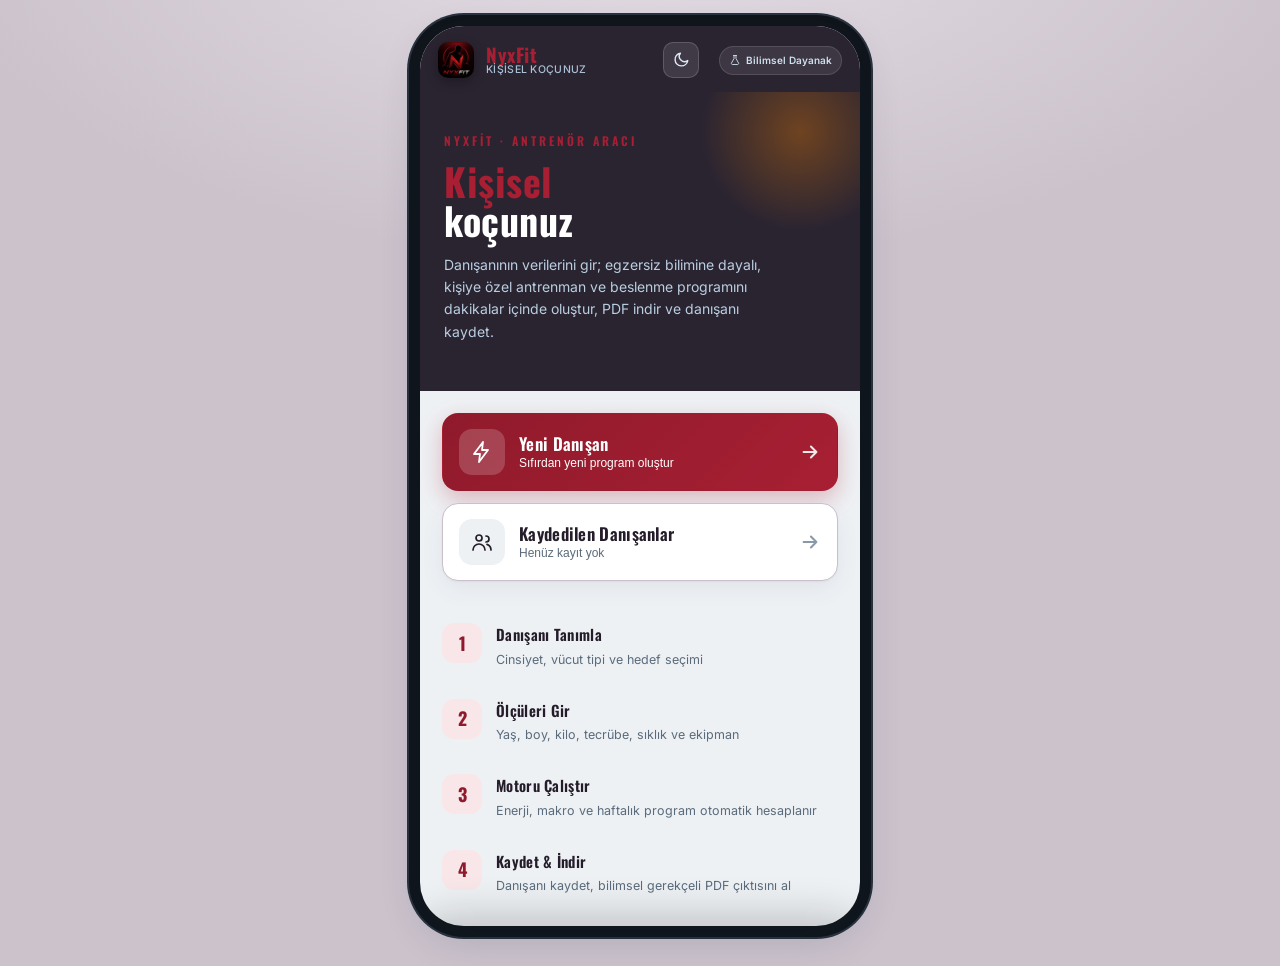
==== index.html @ 930ac2cc "Update and rename index(4).html to index.html" ====
<!DOCTYPE html>
<html lang="tr">
<head>
<meta charset="UTF-8">
<meta name="viewport" content="width=device-width, initial-scale=1.0, maximum-scale=1.0, user-scalable=no">
<meta name="theme-color" content="#2a2431">
<link rel="manifest" href="manifest.webmanifest">
<link rel="icon" href="images/icon-192.png">
<link rel="apple-touch-icon" href="images/icon-180.png">
<meta name="mobile-web-app-capable" content="yes">
<meta name="apple-mobile-web-app-capable" content="yes">
<meta name="apple-mobile-web-app-status-bar-style" content="black-translucent">
<meta name="apple-mobile-web-app-title" content="NyxFit">
<title>NyxFit — Kişisel Koçunuz</title>
<link rel="preconnect" href="https://fonts.googleapis.com">
<link rel="preconnect" href="https://fonts.gstatic.com" crossorigin>
<link href="https://fonts.googleapis.com/css2?family=Oswald:wght@400;500;600;700&family=Inter:wght@400;500;600;700;800&display=swap" rel="stylesheet">
<style>
:root{
  --navy:#2a2431; --navy-deep:#1c1822; --navy-mid:#3c3547;
  --orange:#a81f33; --orange-soft:#f9e6e9; --orange-deep:#8f1a2b;
  --green:#b0863a; --green-deep:#8f6c2c;
  --purple:#7a4a58;
  --ink:#14212e; --sub:#5a6b7b; --faint:#8a99a8;
  --head:#241c2a; --border-strong:#cabfca;
  --paper:#eef1f4; --card:#ffffff; --line:#e3e8ed; --line2:#eef2f5;
  --body-bg1:#e6dfe6; --body-bg2:#cbc2cc;
  --shadow:0 1px 2px rgba(20,50,80,.05), 0 8px 24px rgba(20,50,80,.06);
  --shadow-lg:0 12px 40px rgba(13,36,57,.16);
  --r:16px; --r-sm:11px;
}
*{box-sizing:border-box;-webkit-tap-highlight-color:transparent}
html,body{margin:0;padding:0}
body{
  font-family:'Inter',system-ui,-apple-system,sans-serif;
  background:#c3ccd6;
  background-image:radial-gradient(1200px 600px at 50% -10%, var(--body-bg1) 0%, var(--body-bg2) 60%);
  color:var(--ink); line-height:1.5; min-height:100vh;
  display:flex; align-items:flex-start; justify-content:center;
  padding:0; -webkit-font-smoothing:antialiased;
}
h1,h2,h3,h4{font-family:'Oswald',sans-serif;font-weight:600;margin:0;letter-spacing:.2px}
.mono-num{font-variant-numeric:tabular-nums}

/* ---------- PHONE FRAME ---------- */
#phone{
  position:relative; width:100%; max-width:440px; min-height:100vh;
  background:var(--paper); overflow:hidden; display:flex; flex-direction:column;
}
@media(min-width:480px){
  body{padding:26px 0 40px; align-items:center}
  #phone{min-height:calc(100vh - 66px); height:900px; max-height:900px;
    border-radius:44px; box-shadow:var(--shadow-lg),0 0 0 11px #10151b,0 0 0 13px #2a3440;
    overflow:hidden}
}

/* ---------- APP HEADER ---------- */
#topbar{
  flex:0 0 auto; background:var(--navy); color:#fff; padding:16px 18px 14px;
  display:flex; align-items:center; gap:12px; position:relative; z-index:5;
}
#topbar .logo{width:36px;height:36px;border-radius:10px;overflow:hidden;flex:0 0 auto;box-shadow:0 4px 12px rgba(0,0,0,.3);cursor:pointer}
#topbar .logo svg{width:100%;height:100%;display:block}
#topbar .logo img{width:100%;height:100%;display:block;object-fit:cover}
#report .r-brand img{width:38px;height:38px;border-radius:9px;display:block;flex:0 0 auto}

#topbar .brand{display:flex;flex-direction:column;line-height:1.05}
#topbar .brand b{font-family:'Oswald';font-weight:700;font-size:19px;letter-spacing:.6px;color:var(--orange)}
#topbar .brand span{font-size:10.5px;color:#a9c0d6;font-weight:500;letter-spacing:.3px;text-transform:uppercase}
#topbar .iconbtn{margin-left:auto;width:36px;height:36px;border-radius:10px;background:rgba(255,255,255,.1);border:1px solid rgba(255,255,255,.16);color:#dceaf6;display:grid;place-items:center;cursor:pointer;flex:0 0 auto;transition:.15s}
#topbar .iconbtn:active{transform:scale(.92);background:rgba(255,255,255,.22)}
#topbar .iconbtn svg{width:18px;height:18px}
#topbar .sci{margin-left:8px;display:flex;align-items:center;gap:5px;font-size:10px;font-weight:600;
  color:#cfe0ef;background:rgba(255,255,255,.09);padding:6px 9px;border-radius:20px;cursor:pointer;
  border:1px solid rgba(255,255,255,.12);transition:.15s}
#topbar .sci:active{background:rgba(255,255,255,.2)}
#topbar .sci svg{width:12px;height:12px}

/* ---------- PROGRESS ---------- */
#progress{flex:0 0 auto;background:var(--navy);padding:0 18px 14px;display:flex;flex-direction:column;gap:9px}
#progress .plabel{display:flex;justify-content:space-between;align-items:center}
#progress .plabel .pstep{font-family:'Oswald';font-weight:600;font-size:11.5px;letter-spacing:1.2px;text-transform:uppercase;color:#ffcf9a;display:flex;align-items:center;gap:6px}
#progress .plabel .pstep b{background:var(--orange);color:#fff;border-radius:6px;padding:2px 7px;font-size:11px;letter-spacing:.5px}
#progress .plabel .pname{font-size:11.5px;color:#bcd0e4;font-weight:600}
#progress .bars{display:flex;gap:6px}
#progress .seg{height:5px;flex:1;background:rgba(255,255,255,.22);border-radius:3px;overflow:hidden}
#progress .seg i{display:block;height:100%;width:0;background:var(--orange);border-radius:3px;transition:width .4s cubic-bezier(.4,0,.2,1)}
#progress .seg.done i{width:100%}
#progress .seg.active i{width:100%}
#progress .seg.active{box-shadow:0 0 0 2px rgba(239,125,0,.35)}

/* ---------- SCROLL AREA ---------- */
#app{flex:1 1 auto;overflow-y:auto;overflow-x:hidden;-webkit-overflow-scrolling:touch;position:relative}
.screen{padding:22px 18px 26px;animation:slideIn .38s cubic-bezier(.16,1,.3,1)}
@keyframes slideIn{from{opacity:0;transform:translateY(14px)}to{opacity:1;transform:none}}
@media(prefers-reduced-motion:reduce){.screen{animation:none}*{transition:none!important}}

.eyebrow{font-family:'Oswald';font-weight:600;font-size:12px;letter-spacing:2px;text-transform:uppercase;color:var(--orange);margin-bottom:8px;display:flex;align-items:center;gap:8px}
.eyebrow .step-n{background:var(--orange);color:#fff;width:20px;height:20px;border-radius:6px;display:grid;place-items:center;font-size:11px}
.q-title{font-size:27px;font-weight:600;line-height:1.12;color:var(--head);letter-spacing:.2px}
.q-sub{color:var(--sub);font-size:13.5px;margin-top:8px;line-height:1.55}

/* ---------- FOOTER NAV ---------- */
#navbar{flex:0 0 auto;background:var(--card);border-top:1px solid var(--line);padding:12px 16px calc(12px + env(safe-area-inset-bottom));display:flex;gap:10px;align-items:center;position:relative;z-index:5}
.btn{font-family:'Oswald';font-weight:600;letter-spacing:.5px;border:none;border-radius:13px;cursor:pointer;transition:transform .12s,box-shadow .12s,background .15s;font-size:15px;display:inline-flex;align-items:center;justify-content:center;gap:8px}
.btn:active{transform:scale(.97)}
.btn-primary{flex:1;background:var(--orange);color:#fff;padding:15px 18px;box-shadow:0 6px 16px rgba(239,125,0,.32)}
.btn-primary:disabled{background:#cdd6de;color:#fff;box-shadow:none;cursor:not-allowed}
.btn-primary.go{background:var(--green);box-shadow:0 6px 16px rgba(90,160,44,.34)}
.btn-ghost{background:var(--card);color:var(--head);padding:15px 17px;border:1.5px solid var(--border-strong)}
.btn-back{background:var(--card);color:var(--head);padding:15px 16px;font-size:14px;border:1.5px solid var(--border-strong);flex:0 0 auto}
.btn-back svg{width:18px;height:18px}
.btn svg{width:17px;height:17px}

/* ---------- GENDER CARDS ---------- */
.gender-grid{display:grid;grid-template-columns:1fr 1fr;gap:13px;margin-top:24px}
.gcard{background:var(--card);border:2px solid var(--line);border-radius:var(--r);padding:14px 12px 16px;cursor:pointer;text-align:center;transition:.18s;position:relative;overflow:hidden}
.gcard .imgwrap{height:340px;display:flex;align-items:flex-end;justify-content:center;overflow:hidden;margin-bottom:-65px}
.gcard img{height:100%;max-width:100%;width:auto;object-fit:cover;display:block;filter:drop-shadow(0 6px 10px rgba(20,50,80,.12))}
.gcard .lbl{font-family:'Oswald';font-weight:600;font-size:17px;color:var(--head);letter-spacing:.5px;position:relative;z-index:2}
.gcard:active{transform:scale(.98)}
.gcard.sel{border-color:var(--orange);background:var(--orange-soft);box-shadow:0 8px 22px rgba(239,125,0,.18)}
.gcard.sel .lbl{color:var(--orange-deep)}
.gcard .check{position:absolute;top:10px;right:10px;width:24px;height:24px;border-radius:50%;background:var(--orange);display:none;place-items:center}
.gcard.sel .check{display:grid}
.gcard .check svg{width:14px;height:14px}

/* ---------- BODY TYPE SLIDER ---------- */
.bodyslider{margin-top:20px}
.bodystage{background:var(--card);border-radius:var(--r);border:1px solid var(--line);padding:18px 10px 12px;box-shadow:var(--shadow)}
.bodystage .figrow{height:270px;display:flex;align-items:flex-end;justify-content:center;position:relative;overflow:hidden}
.bodystage .figrow img{height:100%;width:auto;max-width:100%;object-fit:contain;filter:drop-shadow(0 8px 14px rgba(20,50,80,.16));transition:.15s}
.bodyinfo{text-align:center;margin-top:6px}
.bodyinfo .name{font-family:'Oswald';font-weight:600;font-size:19px;color:var(--head);letter-spacing:.4px}
.bodyinfo .bf{display:inline-flex;align-items:center;gap:6px;margin-top:6px;background:var(--navy);color:#fff;font-size:12px;font-weight:600;padding:5px 12px;border-radius:20px;font-family:'Inter'}
.bodyinfo .bf b{color:#ffd8a8}
.leveltrack{display:flex;gap:5px;justify-content:center;margin-top:14px;padding:0 4px}
.leveltrack .lv{flex:1;max-width:34px;height:7px;border-radius:4px;background:var(--line);transition:.2s}
.leveltrack .lv.on{background:var(--orange)}
.leveltrack .lv.cur{background:var(--navy);transform:scaleY(1.5)}
.bodynav{display:flex;align-items:center;justify-content:space-between;margin-top:16px;gap:10px}
.arrowbtn{width:46px;height:46px;border-radius:50%;border:1.5px solid var(--border-strong);background:var(--card);display:grid;place-items:center;cursor:pointer;transition:.15s;flex:0 0 auto;box-shadow:var(--shadow)}
.arrowbtn:active{transform:scale(.92);background:var(--paper)}
.arrowbtn:disabled{opacity:.35;cursor:not-allowed}
.arrowbtn svg{width:20px;height:20px;color:var(--head)}
.bodydots{display:flex;gap:6px;flex-wrap:wrap;justify-content:center;flex:1}
.bodydots .d{width:8px;height:8px;border-radius:50%;background:var(--line);cursor:pointer;transition:.2s}
.bodydots .d.on{background:var(--orange);width:22px;border-radius:5px}
.muscle-toggle{margin-top:16px;display:flex;gap:8px;background:var(--paper);padding:5px;border-radius:12px}
.muscle-toggle button{flex:1;border:none;background:transparent;padding:10px;border-radius:9px;font-family:'Oswald';font-weight:600;font-size:13px;color:var(--sub);cursor:pointer;letter-spacing:.3px;transition:.15s}
.muscle-toggle button.on{background:var(--card);color:var(--head);box-shadow:var(--shadow)}

/* ---------- GOAL GRID ---------- */
.goal-grid{display:grid;grid-template-columns:1fr 1fr;gap:12px;margin-top:22px}
.goalcard{background:var(--card);border:2px solid var(--line);border-radius:var(--r);padding:18px 14px;cursor:pointer;transition:.16s;position:relative;display:flex;flex-direction:column;align-items:center;gap:10px;text-align:center}
.goalcard .ico{width:56px;height:56px;display:flex;align-items:center;justify-content:center;overflow:hidden}
.goalcard .ico img{max-width:100%;max-height:100%;width:auto;height:auto;object-fit:contain;display:block}
.goalcard .g-name{font-family:'Oswald';font-weight:600;font-size:15px;color:var(--head);letter-spacing:.3px;line-height:1.1}
.goalcard .g-desc{font-size:10.5px;color:var(--faint);line-height:1.35}
.goalcard:active{transform:scale(.98)}
.goalcard.sel{border-color:var(--orange);background:var(--orange-soft)}
.goalcard.sel .g-name{color:var(--orange-deep)}
.goalcard .check{position:absolute;top:8px;right:8px;width:22px;height:22px;border-radius:50%;background:var(--orange);display:none;place-items:center}
.goalcard.sel .check{display:grid}
.goalcard .check svg{width:12px;height:12px}

/* ---------- FORM ---------- */
.formgroup{margin-top:20px}
.flabel{font-family:'Oswald';font-weight:600;font-size:13px;letter-spacing:.6px;text-transform:uppercase;color:var(--head);margin-bottom:9px;display:flex;align-items:center;gap:7px}
.flabel .req{color:var(--orange);font-size:15px}
.frow{display:grid;grid-template-columns:1fr 1fr;gap:12px}
.field{position:relative}
.field input{width:100%;border:1.5px solid var(--border-strong);border-radius:12px;padding:14px 44px 14px 15px;font-size:16px;font-family:'Inter';font-weight:600;color:var(--ink);background:var(--card);transition:.15s;outline:none}
.field input::placeholder{color:var(--faint);font-weight:400}
.field input:focus{border-color:var(--orange);box-shadow:0 0 0 3px rgba(239,125,0,.12)}
.field .unit{position:absolute;right:14px;top:50%;transform:translateY(-50%);font-size:13px;color:var(--faint);font-weight:600;pointer-events:none}
.field.full input{padding-right:15px}

.segmented{display:flex;background:var(--paper);border-radius:12px;padding:4px;gap:3px;flex-wrap:wrap;border:1px solid var(--line)}
.segmented button{flex:1 1 0;min-width:0;border:none;background:transparent;padding:11px 6px;border-radius:9px;font-family:'Inter';font-weight:600;font-size:12.5px;color:var(--sub);cursor:pointer;transition:.14s;white-space:nowrap}
.segmented button.on{background:var(--card);color:var(--head);box-shadow:var(--shadow)}
.segmented.stack{flex-direction:column}
.segmented.stack button{flex:none;text-align:left;padding:13px 14px;display:flex;justify-content:space-between;align-items:center;gap:8px}
.segmented.stack button .sm{font-size:11px;color:var(--faint);font-weight:500}
.segmented.stack button.on .sm{color:var(--sub)}

.chips{display:flex;gap:8px;flex-wrap:wrap}
.chip{border:1.5px solid var(--border-strong);background:var(--card);border-radius:11px;padding:11px 15px;font-family:'Oswald';font-weight:600;font-size:14px;color:var(--sub);cursor:pointer;transition:.14s;letter-spacing:.3px}
.chip.on{border-color:var(--orange);background:var(--orange);color:#fff}
.chip:active{transform:scale(.96)}
.daychips{display:grid;grid-template-columns:repeat(5,1fr);gap:8px}
.daychip{border:1.5px solid var(--border-strong);background:var(--card);border-radius:12px;padding:14px 4px;text-align:center;cursor:pointer;transition:.14s}
.daychip b{font-family:'Oswald';font-size:20px;color:var(--head);display:block;line-height:1}
.daychip span{font-size:9px;color:var(--faint);text-transform:uppercase;letter-spacing:.4px}
.daychip.on{border-color:var(--orange);background:var(--orange)}
.daychip.on b,.daychip.on span{color:#fff}

textarea.notes{width:100%;border:1.5px solid var(--border-strong);border-radius:12px;padding:13px 15px;font-family:'Inter';font-size:14px;color:var(--ink);resize:none;outline:none;min-height:64px}
textarea.notes:focus{border-color:var(--orange);box-shadow:0 0 0 3px rgba(239,125,0,.12)}

/* ---------- WELCOME ---------- */
.welcome{padding:0}
.hero{background:var(--navy);color:#fff;padding:40px 24px 34px;position:relative;overflow:hidden}
.hero:before{content:"";position:absolute;top:-60px;right:-40px;width:200px;height:200px;border-radius:50%;background:radial-gradient(circle,rgba(239,125,0,.35),transparent 70%)}
.hero .kick{font-family:'Oswald';font-weight:600;letter-spacing:3px;font-size:12px;color:var(--orange);text-transform:uppercase;position:relative}
.hero h1{font-size:38px;font-weight:700;line-height:1.02;margin-top:12px;letter-spacing:.5px;position:relative}
.hero h1 em{font-style:normal;color:var(--orange)}
.hero p{color:#b9cee0;font-size:14px;margin-top:14px;line-height:1.6;max-width:330px;position:relative}
.hero .badges{display:flex;gap:8px;margin-top:20px;flex-wrap:wrap;position:relative}
.hero .badge{background:rgba(255,255,255,.1);border:1px solid rgba(255,255,255,.14);border-radius:20px;padding:7px 13px;font-size:11px;font-weight:600;color:#dceaf6;display:flex;align-items:center;gap:6px}
.hero .badge svg{width:13px;height:13px;color:var(--orange)}
.wsteps{padding:24px 22px 8px}
.wstep{display:flex;gap:14px;align-items:flex-start;padding:14px 0;border-bottom:1px solid var(--line2)}
.wstep:last-child{border-bottom:none}
.wstep .n{flex:0 0 auto;width:40px;height:40px;border-radius:12px;background:var(--orange-soft);color:var(--orange-deep);display:grid;place-items:center;font-family:'Oswald';font-weight:700;font-size:18px}
.wstep .tx b{font-family:'Oswald';font-weight:600;font-size:15px;color:var(--head);display:block;letter-spacing:.3px}
.wstep .tx span{font-size:12.5px;color:var(--sub);line-height:1.45}

/* ---------- RESULT ---------- */
.result{padding:0}
.rhero{background:linear-gradient(160deg,var(--navy),var(--navy-deep));color:#fff;padding:26px 20px 24px;position:relative;overflow:hidden}
.rhero:before{content:"";position:absolute;bottom:-70px;left:-30px;width:180px;height:180px;border-radius:50%;background:radial-gradient(circle,rgba(90,160,44,.32),transparent 70%)}
.rhero .greet{font-size:12.5px;color:#a9c0d6;position:relative}
.rhero .rname{font-family:'Oswald';font-weight:700;font-size:28px;letter-spacing:.4px;margin-top:2px;position:relative}
.rhero .rgoal{display:inline-flex;align-items:center;gap:7px;margin-top:12px;background:rgba(239,125,0,.16);border:1px solid rgba(239,125,0,.3);color:#ffcf9a;padding:7px 14px;border-radius:20px;font-size:12.5px;font-weight:600;position:relative}
.rstats{display:grid;grid-template-columns:repeat(3,1fr);gap:1px;background:rgba(255,255,255,.1);margin-top:20px;border-radius:14px;overflow:hidden;position:relative}
.rstats .rs{background:var(--navy);padding:13px 8px;text-align:center}
.rstats .rs b{font-family:'Oswald';font-weight:700;font-size:22px;display:block;line-height:1}
.rstats .rs b.g{color:#8fd85f}.rstats .rs b.o{color:#ffb266}
.rstats .rs span{font-size:9.5px;color:#9fb6cb;text-transform:uppercase;letter-spacing:.4px;margin-top:4px;display:block}

.rsection{padding:20px 18px 4px}
.rsection>h3{font-family:'Oswald';font-weight:600;font-size:14px;letter-spacing:1.4px;text-transform:uppercase;color:var(--head);display:flex;align-items:center;gap:9px;margin-bottom:14px}
.rsection>h3 .bar{width:4px;height:16px;background:var(--orange);border-radius:2px}
.rsection>h3 .ref{margin-left:auto;font-family:'Inter';font-weight:600;font-size:10px;letter-spacing:0;text-transform:none;color:var(--orange-deep);background:var(--orange-soft);padding:3px 8px;border-radius:8px;cursor:pointer}

.card{background:var(--card);border:1px solid var(--line);border-radius:var(--r);box-shadow:var(--shadow);overflow:hidden;margin-bottom:12px}
.macro-card{padding:16px}
.macro-top{display:flex;align-items:center;gap:16px}
.donut{width:132px;height:132px;flex:0 0 auto;position:relative}
.donut .ctr{position:absolute;inset:0;display:flex;flex-direction:column;align-items:center;justify-content:center;text-align:center}
.donut .ctr b{font-family:'Oswald';font-weight:700;font-size:22px;color:var(--head);line-height:1}
.donut .ctr span{font-size:9px;color:var(--faint);text-transform:uppercase;letter-spacing:.5px}
.macro-legend{flex:1;display:flex;flex-direction:column;gap:9px}
.mleg{display:flex;align-items:center;gap:9px}
.mleg .dot{width:11px;height:11px;border-radius:3px;flex:0 0 auto}
.mleg .ml-n{font-size:12.5px;color:var(--sub);font-weight:600;flex:1}
.mleg .ml-v{font-family:'Oswald';font-weight:600;font-size:16px;color:var(--head)}
.mleg .ml-v small{font-size:10px;color:var(--faint);font-weight:400;margin-left:3px;font-family:'Inter'}
.mleg .ml-pct{font-family:'Oswald';font-weight:700;font-size:12px;color:var(--head);background:var(--paper);border:1px solid var(--line);border-radius:999px;padding:1px 8px;margin-right:9px;min-width:40px;text-align:center;letter-spacing:.2px;flex:0 0 auto}
.micro-grid{display:grid;grid-template-columns:repeat(3,1fr);gap:8px;margin-top:15px;padding-top:15px;border-top:1px dashed var(--line)}
.micro{text-align:center}
.micro b{font-family:'Oswald';font-weight:600;font-size:15px;color:var(--head);display:block}
.micro span{font-size:9.5px;color:var(--faint);text-transform:uppercase;letter-spacing:.3px}

.kcal-strip{background:var(--orange);color:#fff;border-radius:14px;padding:14px 18px;display:flex;align-items:center;justify-content:space-between;margin-bottom:12px;box-shadow:0 6px 16px rgba(168,31,51,.28)}
.kcal-strip .kl{font-size:11px;font-weight:600;letter-spacing:1px;text-transform:uppercase;opacity:.92}
.kcal-strip .kv{font-family:'Oswald';font-weight:700;font-size:30px;letter-spacing:.5px}
.kcal-strip .kv small{font-size:14px;font-weight:500;margin-left:4px}
.kcal-strip svg{width:30px;height:30px;opacity:.85}

.energy-rows{padding:6px 4px}
.injury-chips{display:flex;flex-wrap:wrap;gap:8px}
.injchip{background:var(--card);border:1.5px solid var(--line);color:var(--sub);border-radius:10px;padding:8px 14px;font-size:13px;font-weight:600;cursor:pointer;transition:.14s;font-family:inherit}
.injchip:active{transform:scale(.97)}
.injchip.on{background:var(--orange-soft);border-color:var(--orange);color:var(--orange-deep)}
.vol-rows{padding:4px 2px;display:flex;flex-direction:column;gap:9px}
.vrow{display:flex;align-items:center;gap:10px}
.vrow .vn{flex:0 0 108px;font-size:12px;font-weight:600;color:var(--head);white-space:nowrap;overflow:hidden;text-overflow:ellipsis}
.vrow .vn .vmin{color:var(--faint)}
.vrow .vbar{flex:1 1 auto;height:8px;background:rgba(130,130,150,.16);border-radius:5px;overflow:hidden;min-width:0}
.vrow .vbar i{display:block;height:100%;border-radius:5px;transition:width .5s cubic-bezier(.4,0,.2,1)}
.vrow .vv{flex:0 0 auto;font-family:'Oswald';font-weight:600;font-size:14px;color:var(--head);white-space:nowrap;text-align:right;min-width:78px}
.vrow .vv .vu{font-size:10px;color:var(--faint);font-weight:400}
.vrow .vv .vst{font-family:'Inter';font-size:10px;font-weight:600;text-transform:uppercase;letter-spacing:.3px;margin-left:3px}
.vol-note{font-size:10.5px;color:var(--faint);line-height:1.45;margin-top:9px;padding:0 2px}
.vol-h-sub{font-size:10.5px;color:var(--faint);font-weight:500;text-transform:none;letter-spacing:0;margin-left:auto}
.tk-top{display:flex;gap:10px;align-items:center;margin-bottom:12px}
.tk-week{flex:1 1 auto;background:var(--card);border:1.5px solid var(--line);color:var(--head);border-radius:10px;padding:9px 12px;font-size:14px;font-weight:600;font-family:inherit;cursor:pointer}
.tk-save{flex:0 0 auto;background:var(--orange);color:#fff;border:none;border-radius:10px;padding:9px 16px;font-size:13px;font-weight:700;cursor:pointer;display:flex;align-items:center;gap:6px;font-family:inherit;transition:.15s}
.tk-save:active{transform:scale(.97)}
.tk-save.saved{background:#3b8f4e}
.tk-grid{display:grid;grid-template-columns:1fr 1fr;gap:9px}
.tk-field{display:flex;flex-direction:column;gap:3px}
.tk-field label{font-size:11px;color:var(--sub);font-weight:600}
.tk-field input{background:rgba(130,130,150,.09);border:1.5px solid var(--line);color:var(--head);border-radius:8px;padding:8px 10px;font-size:14px;font-family:inherit;width:100%}
.tk-field input:focus{outline:none;border-color:var(--orange)}
.tc-box{margin-top:14px;border-top:1px solid var(--line);padding-top:11px}
.tc-title{font-family:'Oswald';font-weight:600;font-size:12px;letter-spacing:.5px;text-transform:uppercase;color:var(--orange);margin-bottom:7px}
.tc-row{display:flex;justify-content:space-between;align-items:center;font-size:12.5px;padding:2.5px 0}
.tc-row .tc-n{color:var(--sub)}
.tc-row .tc-d{color:var(--head);font-weight:500}
.tc-empty{font-size:11.5px;color:var(--faint);line-height:1.45}
.tk-note{font-size:10.5px;color:var(--faint);line-height:1.45;margin-top:9px;padding:0 2px}
.erow{display:flex;align-items:center;padding:11px 12px;border-bottom:1px solid var(--line2)}
.erow:last-child{border-bottom:none}
.erow .ei{width:30px;height:30px;border-radius:9px;background:var(--navy);display:grid;place-items:center;flex:0 0 auto;margin-right:11px}
.erow .ei svg{width:15px;height:15px;color:#fff}
.erow .el{flex:1}
.erow .el b{font-size:13px;color:var(--ink);font-weight:600;display:block}
.erow .el span{font-size:10.5px;color:var(--faint)}
.erow .ev{font-family:'Oswald';font-weight:600;font-size:17px;color:var(--head)}

/* ---------- WORKOUT DAYS ---------- */
.daytabs{display:flex;gap:7px;overflow-x:auto;padding:2px 0 12px;-webkit-overflow-scrolling:touch;scrollbar-width:none}
.daytabs::-webkit-scrollbar{display:none}
.daytab{flex:0 0 auto;border:1.5px solid var(--border-strong);background:var(--card);border-radius:12px;padding:9px 15px;cursor:pointer;transition:.14s;text-align:center;min-width:76px}
.daytab b{font-family:'Oswald';font-weight:600;font-size:13px;color:var(--head);display:block;line-height:1.1}
.daytab span{font-size:9px;color:var(--faint);text-transform:uppercase;letter-spacing:.3px}
.daytab.on{border-color:var(--head);background:var(--navy)}
.daytab.on b,.daytab.on span{color:#fff}
.daytab.on span{color:#a9c0d6}

.dayfocus{display:flex;align-items:center;gap:10px;background:var(--navy);color:#fff;border-radius:13px 13px 0 0;padding:13px 16px;margin-bottom:0}
.dayfocus .df-t{flex:1}
.dayfocus .df-t b{font-family:'Oswald';font-weight:600;font-size:16px;letter-spacing:.4px;display:block}
.dayfocus .df-t span{font-size:11px;color:#a9c0d6}
.dayfocus .rpe{background:rgba(239,125,0,.2);border:1px solid rgba(239,125,0,.34);color:#ffcf9a;border-radius:9px;padding:5px 10px;font-size:10.5px;font-weight:600;text-align:center;line-height:1.3}
.exlist{background:var(--card);border:1px solid var(--line);border-top:none;border-radius:0 0 14px 14px;overflow:hidden;margin-bottom:12px}
.exrow{display:flex;align-items:center;padding:12px 14px;border-bottom:1px solid var(--line2);gap:11px}
.exrow:last-child{border-bottom:none}
.exrow .exn{width:26px;height:26px;border-radius:8px;background:var(--orange-soft);color:var(--orange-deep);display:grid;place-items:center;font-family:'Oswald';font-weight:700;font-size:13px;flex:0 0 auto}
.exrow .exinfo{flex:1;min-width:0}
.exrow .exinfo b{font-size:13.5px;color:var(--ink);font-weight:600;display:block;line-height:1.2}
.exrow .exinfo .exmeta{font-size:10.5px;color:var(--faint);display:block}
.exrow .exinfo .exdesc{font-size:10.5px;color:var(--sub);display:block;line-height:1.35;margin-top:3px}
.exrow .exinfo .exalt{font-size:10px;color:var(--orange-deep);display:block;line-height:1.3;margin-top:3px;font-weight:500;display:flex;align-items:flex-start;gap:0}
.exrow .exinfo .exalt svg{color:var(--orange-deep)}
.exrow .exsets{display:flex;gap:10px;flex:0 0 auto;text-align:center}
.exrow .exsets .ss b{font-family:'Oswald';font-weight:600;font-size:15px;color:var(--head);display:block;line-height:1}
.exrow .exsets .ss span{font-size:9px;color:var(--faint);text-transform:uppercase;letter-spacing:.3px}

/* generic info cards / lists */
.infocard{padding:15px 16px}
.infocard.navy{background:var(--navy);color:#fff;border:none}
.infocard.navy .ic-h{color:#fff}
.ic-h{font-family:'Oswald';font-weight:600;font-size:14px;letter-spacing:.6px;color:var(--head);display:flex;align-items:center;gap:9px;margin-bottom:12px}
.ic-h svg{width:17px;height:17px;color:var(--orange)}
.tips{list-style:none;margin:0;padding:0;display:flex;flex-direction:column;gap:10px}
.tips li{display:flex;gap:10px;font-size:12.5px;line-height:1.45;color:var(--sub)}
.tips li svg{width:15px;height:15px;flex:0 0 auto;color:var(--green);margin-top:1px}
.infocard.navy .tips li{color:#cddced}
.infocard.navy .tips li svg{color:var(--orange)}

.cardio-grid{display:grid;grid-template-columns:1fr 1fr;gap:10px;margin-top:2px}
.cardio-item{background:var(--paper);border-radius:11px;padding:12px}
.cardio-item .ci-l{font-size:10px;color:var(--faint);text-transform:uppercase;letter-spacing:.5px;font-weight:600;margin-bottom:3px}
.cardio-item .ci-v{font-family:'Oswald';font-weight:600;font-size:15px;color:var(--head)}

/* evidence chips */
.evid{display:inline-flex;align-items:center;gap:4px;font-size:9.5px;font-weight:600;color:var(--orange-deep);background:var(--orange-soft);padding:2px 6px;border-radius:6px;vertical-align:middle;margin-left:5px;cursor:pointer}
.evid svg{width:9px;height:9px}

/* ---------- BOTTOM ACTIONS on result ---------- */
.result-actions{padding:16px 18px 8px}
.big-pdf{width:100%;background:var(--orange);color:#fff;border:none;border-radius:15px;padding:17px;font-family:'Oswald';font-weight:700;font-size:17px;letter-spacing:.6px;display:flex;align-items:center;justify-content:center;gap:11px;cursor:pointer;box-shadow:0 8px 22px rgba(239,125,0,.34);transition:transform .12s}
.big-pdf:active{transform:scale(.98)}
.big-pdf svg{width:21px;height:21px}
.mini-actions{display:flex;gap:10px;margin-top:11px}
.mini-actions button{flex:1;background:var(--card);border:1.5px solid var(--border-strong);border-radius:13px;padding:13px;font-family:'Oswald';font-weight:600;font-size:13px;color:var(--head);cursor:pointer;display:flex;align-items:center;justify-content:center;gap:7px;letter-spacing:.3px;transition:.14s}
.mini-actions button:active{background:var(--paper)}
.mini-actions button svg{width:15px;height:15px}
.disclaimer{font-size:10.5px;color:var(--faint);line-height:1.5;text-align:center;padding:16px 24px 30px}
/* --- ana ekran iki seçenek --- */
.home-actions{display:flex;flex-direction:column;gap:12px;padding:22px 22px 4px}
.homecard{display:flex;align-items:center;gap:14px;width:100%;text-align:left;background:var(--card);border:1.5px solid var(--border-strong);border-radius:16px;padding:15px 16px;cursor:pointer;transition:.14s;box-shadow:var(--shadow)}
.homecard:active{transform:scale(.99)}
.homecard .hc-ic{width:46px;height:46px;border-radius:13px;background:var(--orange-soft);color:var(--orange-deep);display:grid;place-items:center;flex:0 0 auto}
.homecard .hc-ic svg{width:24px;height:24px}
.homecard .hc-tx{flex:1;min-width:0}
.homecard .hc-tx b{font-family:'Oswald';font-weight:600;font-size:17px;color:var(--head);display:block;letter-spacing:.3px;line-height:1.15}
.homecard .hc-tx span{font-size:12px;color:var(--sub);display:block;margin-top:2px}
.homecard .hc-arrow{flex:0 0 auto;color:var(--faint);display:flex;align-items:center}
.homecard .hc-arrow svg{width:22px;height:22px}
.hc-new{background:linear-gradient(135deg,var(--orange-deep),var(--orange));border-color:transparent;box-shadow:0 8px 22px rgba(168,31,51,.28)}
.hc-new .hc-tx b,.hc-new .hc-tx span{color:#fff}
.hc-new .hc-arrow{color:rgba(255,255,255,.9)}
.hc-new .hc-ic{background:rgba(255,255,255,.18);color:#fff}
.hc-saved .hc-ic{background:var(--paper);color:var(--head)}
.hc-badge{background:var(--orange);color:#fff;font-family:'Oswald';font-weight:700;font-size:14px;min-width:26px;height:26px;border-radius:13px;display:grid;place-items:center;padding:0 7px}
/* --- danışan listesi --- */
.ccount{background:var(--orange-soft);color:var(--orange-deep);font-family:'Oswald';font-weight:700;font-size:16px;padding:1px 9px;border-radius:9px;margin-left:6px;vertical-align:2px}
.clientlist{display:flex;flex-direction:column;gap:10px;margin-top:16px}
.clientrow{display:flex;align-items:center;gap:12px;background:var(--card);border:1.5px solid var(--border-strong);border-radius:14px;padding:11px 12px;cursor:pointer;transition:.14s;box-shadow:var(--shadow)}
.clientrow:active{transform:scale(.995)}
.clientrow .cl-av{width:42px;height:42px;border-radius:12px;background:linear-gradient(135deg,var(--orange-deep),var(--orange));color:#fff;display:grid;place-items:center;font-family:'Oswald';font-weight:700;font-size:19px;flex:0 0 auto}
.clientrow .cl-info{flex:1;min-width:0}
.clientrow .cl-info b{font-size:15px;color:var(--ink);font-weight:600;display:block;line-height:1.2;white-space:nowrap;overflow:hidden;text-overflow:ellipsis}
.clientrow .cl-info span{font-size:11px;color:var(--faint);display:block;margin-top:2px;white-space:nowrap;overflow:hidden;text-overflow:ellipsis}
.clientrow .cl-del{flex:0 0 auto;width:38px;height:38px;border-radius:10px;border:1px solid var(--line);background:var(--paper);color:var(--faint);display:grid;place-items:center;cursor:pointer;transition:.14s}
.clientrow .cl-del:hover{color:#fff;background:var(--orange-deep);border-color:var(--orange-deep)}
.clientrow .cl-del svg{width:18px;height:18px}
.empty-clients{display:flex;flex-direction:column;align-items:center;gap:20px;margin-top:36px}
.empty-clients .ec-ic{width:78px;height:78px;border-radius:22px;background:var(--paper);color:var(--faint);display:grid;place-items:center}
.empty-clients .ec-ic svg{width:38px;height:38px}
.empty-clients .big-new{width:100%;justify-content:center;flex:none}
/* --- kaydet butonu (result) --- */
.big-save{display:flex;align-items:center;justify-content:center;gap:9px;width:100%;background:var(--navy);color:#fff;border:none;border-radius:15px;padding:15px;font-family:'Oswald';font-weight:600;font-size:15.5px;letter-spacing:.5px;cursor:pointer;transition:.16s;margin-bottom:11px}
.big-save:active{transform:scale(.99)}
.big-save.saved{background:var(--green-deep)}
.big-save svg{width:20px;height:20px}

/* ---------- DRAWER (references) ---------- */
.overlay{position:absolute;inset:0;background:rgba(13,24,36,.55);z-index:40;opacity:0;pointer-events:none;transition:opacity .3s;backdrop-filter:blur(2px)}
.overlay.show{opacity:1;pointer-events:auto}
.drawer{position:absolute;left:0;right:0;bottom:0;max-height:86%;background:var(--paper);z-index:41;border-radius:24px 24px 0 0;transform:translateY(100%);transition:transform .35s cubic-bezier(.16,1,.3,1);display:flex;flex-direction:column;box-shadow:0 -10px 40px rgba(0,0,0,.2)}
.drawer.show{transform:translateY(0)}
.drawer .grip{width:40px;height:4px;background:#cdd6de;border-radius:3px;margin:10px auto 4px}
.drawer .dh{padding:8px 20px 14px;border-bottom:1px solid var(--line);display:flex;align-items:center;gap:10px}
.drawer .dh h3{font-family:'Oswald';font-weight:700;font-size:19px;color:var(--head);flex:1;letter-spacing:.3px}
.drawer .dh .x{width:32px;height:32px;border-radius:50%;background:var(--card);border:1px solid var(--line);display:grid;place-items:center;cursor:pointer}
.drawer .dh .x svg{width:16px;height:16px;color:var(--sub)}
.drawer .dbody{overflow-y:auto;padding:16px 20px 30px;-webkit-overflow-scrolling:touch}
.refnote{font-size:12px;color:var(--sub);line-height:1.55;background:var(--card);border:1px solid var(--line);border-left:3px solid var(--orange);border-radius:10px;padding:12px 14px;margin-bottom:16px}
.refitem{background:var(--card);border:1px solid var(--line);border-radius:12px;padding:13px 15px;margin-bottom:10px}
.refitem .rtag{font-family:'Oswald';font-weight:600;font-size:10px;letter-spacing:.5px;text-transform:uppercase;color:var(--orange-deep);background:var(--orange-soft);display:inline-block;padding:3px 8px;border-radius:6px;margin-bottom:7px}
.refitem .rcite{font-size:12px;color:var(--ink);line-height:1.5;font-weight:500}
.refitem .rcite em{color:var(--sub);font-style:italic}
.refitem .rfind{font-size:11.5px;color:var(--sub);margin-top:6px;line-height:1.5}
.refitem .rfind b{color:var(--head)}

/* ---------- PDF LOADING ---------- */
.pdf-loading{position:absolute;inset:0;background:rgba(13,24,36,.82);z-index:60;display:none;flex-direction:column;align-items:center;justify-content:center;gap:18px;backdrop-filter:blur(3px)}
.pdf-loading.show{display:flex}
.pdf-loading .spin{width:52px;height:52px;border:4px solid rgba(255,255,255,.2);border-top-color:var(--orange);border-radius:50%;animation:spin 1s linear infinite}
@keyframes spin{to{transform:rotate(360deg)}}
.pdf-loading p{color:#fff;font-family:'Oswald';font-weight:500;font-size:15px;letter-spacing:.5px}
.pdf-loading small{color:#a9c0d6;font-size:12px;margin-top:-10px}

/* toast */
.toast{position:absolute;left:50%;bottom:90px;transform:translateX(-50%) translateY(20px);background:var(--navy-deep);color:#fff;padding:12px 20px;border-radius:12px;font-size:13px;font-weight:500;z-index:70;opacity:0;transition:.3s;pointer-events:none;box-shadow:var(--shadow-lg);max-width:88%;text-align:center}
.toast.show{opacity:1;transform:translateX(-50%) translateY(0)}

/* helper */
.hidden{display:none!important}
.report-host{position:fixed;left:-99999px;top:0;width:794px;background:#fff}

/* ---- strateji / ağırlık rehberi / kardiyo (app) ---- */
.rhero .rstrategy{display:flex;align-items:flex-start;gap:7px;margin-top:10px;background:rgba(255,255,255,.08);border:1px solid rgba(255,255,255,.16);color:#e4eef7;padding:9px 12px;border-radius:12px;font-size:11.5px;font-weight:500;line-height:1.45;position:relative}
.rhero .rstrategy svg{width:14px;height:14px;color:var(--orange);flex:0 0 auto;margin-top:1px}
.loadtable{border:1px solid var(--line);border-radius:11px;overflow:hidden}
.loadtable .lt-head,.loadtable .lt-row{display:grid;grid-template-columns:1.15fr 1fr .75fr;gap:6px;padding:9px 12px;font-size:12px;align-items:center}
.loadtable .lt-head{background:var(--paper);font-family:'Oswald';font-weight:600;font-size:10px;letter-spacing:.4px;text-transform:uppercase;color:var(--sub)}
.loadtable .lt-row{border-top:1px solid var(--line2);color:var(--sub)}
.loadtable .lt-row span:nth-child(2){color:var(--faint);font-size:11px}
.loadtable .lt-row b{font-family:'Oswald';font-weight:600;color:var(--orange-deep);text-align:right;font-size:12.5px}
.cardio-head{display:grid;grid-template-columns:1fr 1fr;gap:10px;margin-bottom:13px}
.cardio-head .ch-item{background:var(--paper);border-radius:11px;padding:11px 13px;text-align:center}
.cardio-head .ch-item span{display:block;font-size:9.5px;color:var(--faint);text-transform:uppercase;letter-spacing:.4px;font-weight:600;margin-bottom:3px}
.cardio-head .ch-item b{font-family:'Oswald';font-weight:700;font-size:17px;color:var(--head)}
.cardio-sess{border:1px solid var(--line);border-left:3px solid var(--orange);border-radius:10px;padding:11px 13px;margin-bottom:9px;background:var(--card)}
.cardio-sess .cs-top{display:flex;justify-content:space-between;align-items:baseline;gap:8px;flex-wrap:wrap}
.cardio-sess .cs-top b{font-family:'Oswald';font-weight:600;font-size:13.5px;color:var(--head);letter-spacing:.2px}
.cardio-sess .cs-freq{font-size:11px;color:var(--orange-deep);font-weight:700;white-space:nowrap}
.cardio-sess .cs-zone{font-size:11.5px;color:var(--sub);font-weight:600;margin-top:5px}
.cardio-sess .cs-desc{font-size:11.5px;color:var(--faint);line-height:1.45;margin-top:4px}
.cardio-note{display:flex;gap:8px;align-items:flex-start;background:var(--orange-soft);border-radius:10px;padding:10px 12px;margin-top:2px;font-size:11.5px;color:var(--sub);line-height:1.45}
.cardio-note svg{width:14px;height:14px;color:var(--green);flex:0 0 auto;margin-top:1px}
.exrow .exsets .ss .loadtag{font-size:8.6px;color:var(--orange-deep);text-transform:none;letter-spacing:0;font-weight:700;display:block;margin-top:2px}

/* ---- report: strategy line, cardio, RPE/RIR mini ---- */
#report .strat-line{font-size:9px;color:#5a6b7b;margin-top:6px;line-height:1.4}
#report .strat-line b{color:var(--navy);font-family:'Oswald';font-weight:600}
#report .cardio-meta{display:flex;gap:14px;flex-wrap:wrap;font-size:9.5px;color:#5a6b7b;margin-bottom:9px;border-bottom:1px dashed #dce3ea;padding-bottom:8px}
#report .cardio-meta b{color:var(--navy);font-family:'Oswald';font-weight:600;margin-right:3px}
#report .rcardio-sess{border-left:2px solid var(--orange);padding:2px 0 3px 9px;margin-bottom:6px}
#report .rcardio-sess .rcs-t{font-size:10px;color:#14212e}
#report .rcardio-sess .rcs-t b{font-family:'Oswald';font-weight:600;color:var(--navy)}
#report .rcardio-sess .rcs-d{font-size:8.5px;color:#5a6b7b;line-height:1.35}
#report .rcardio-note{font-size:8.5px;color:#8a99a8;font-style:italic;margin-top:4px}
#report .rpe-mini{font-size:8.6px;color:#3a4a5a;line-height:1.4;margin-bottom:6px}
#report table.loadmini{width:100%;border-collapse:collapse}
#report table.loadmini td{font-size:8.6px;padding:2px 3px;border-top:1px solid #eef2f5}
#report table.loadmini td:first-child{color:#14212e;font-weight:600}
#report table.loadmini td:nth-child(2){color:#8a99a8}
#report table.loadmini td:last-child{color:#a81f33;font-family:'Oswald';font-weight:600;text-align:right}

/* ---- vücut seviye etiketi ---- */
.levelrow{display:flex;justify-content:center;margin-top:12px}
.lvl-label{font-family:'Oswald';font-weight:600;font-size:12px;letter-spacing:.6px;color:var(--head);background:var(--paper);padding:4px 13px;border-radius:20px;border:1px solid var(--line)}
/* ---- hareket ikonu + opsiyonel (app) ---- */
.exicon{display:inline-flex;width:15px;height:15px;color:var(--orange);vertical-align:-2px;margin-right:6px}
.exicon svg{width:15px;height:15px}
.optbadge{display:inline-block;font-size:8.5px;font-weight:700;text-transform:uppercase;letter-spacing:.4px;color:var(--orange-deep);background:var(--orange-soft);padding:1px 6px;border-radius:6px;margin-left:6px;vertical-align:1px}
.exrow.exopt{background:var(--orange-soft)}
.exrow.exopt .exn{background:var(--orange);color:#fff}
[data-theme="dark"] .exrow.exopt{background:rgba(194,54,75,.12)}
/* --- gün yöntemi + teknik rozeti + alternatif hareket paneli --- */
.daymethod{background:var(--paper);border:1px solid var(--line);border-top:none;font-size:11px;color:var(--sub);line-height:1.42;padding:9px 14px;display:flex;gap:7px;align-items:flex-start}
.daymethod svg{width:13px;height:13px;color:var(--orange-deep);flex:0 0 auto;margin-top:1px}
.daymethod b{color:var(--head);font-weight:600}
.techbadge{display:inline-block;font-size:9px;font-weight:700;text-transform:uppercase;letter-spacing:.2px;color:#fff;background:var(--orange);padding:1.5px 7px;border-radius:6px;margin-left:6px;vertical-align:1px}
.exrow{cursor:pointer}
.exchev{flex:0 0 auto;width:16px;color:var(--faint);display:flex;align-items:center}
.exchev svg{width:16px;height:16px}
.exitem{border-bottom:1px solid var(--line2)}
.exitem:last-child{border-bottom:none}
.exitem .exrow{border-bottom:none}
.exitem.open{background:var(--paper)}
.exitem.open .exrow{background:transparent}
.exopts{padding:2px 14px 12px}
.opt-swap{width:100%;display:flex;align-items:center;justify-content:center;gap:6px;font-size:12px;font-weight:600;color:#fff;background:var(--orange-deep);border:none;border-radius:9px;padding:9px 12px;cursor:pointer;transition:.14s}
.opt-swap:active{transform:scale(.99)}
.opt-swap:disabled{color:var(--faint);background:var(--line2);cursor:default}
.opt-swap svg{width:13px;height:13px}
.swappanel{margin-top:9px;border:1px solid var(--line);border-radius:10px;background:var(--card);overflow:hidden}
.swappanel .sp-h{display:flex;align-items:center;gap:6px;font-size:11px;font-weight:700;color:var(--sub);padding:9px 11px;background:var(--paper);border-bottom:1px solid var(--line)}
.swappanel .sp-h svg{width:12px;height:12px;color:var(--orange-deep)}
.swappanel .sp-h .sp-x{margin-left:auto;cursor:pointer;color:var(--faint);font-size:14px;font-weight:700;padding:0 4px;line-height:1}
.swappanel .sp-list{display:flex;flex-direction:column;max-height:270px;overflow:auto;-webkit-overflow-scrolling:touch}
.swapopt{display:flex;flex-direction:column;align-items:flex-start;gap:2px;text-align:left;padding:9px 11px;border:none;border-bottom:1px solid var(--line2);background:transparent;cursor:pointer;transition:.12s;width:100%}
.swapopt:last-child{border-bottom:none}
.swapopt:hover{background:var(--orange-soft)}
.swapopt.cur{background:var(--orange-soft);cursor:default}
.swapopt .so-n{font-size:12.5px;font-weight:600;color:var(--ink);display:flex;align-items:center;gap:6px;width:100%}
.swapopt .so-m{font-size:10px;color:var(--faint)}
.swapopt .so-rec{font-size:8px;font-weight:700;text-transform:uppercase;letter-spacing:.3px;color:var(--green-deep);background:rgba(176,134,58,.16);padding:1px 5px;border-radius:5px}
.swapopt .so-cur-badge{font-size:8px;font-weight:700;text-transform:uppercase;letter-spacing:.3px;color:var(--orange-deep);background:var(--card);border:1px solid var(--orange-deep);padding:0 5px;border-radius:5px;margin-left:auto}
.swappanel .sp-note{font-size:9.5px;color:var(--faint);line-height:1.42;padding:8px 11px;background:var(--paper);border-top:1px solid var(--line)}
.restnote{font-size:10px;color:var(--faint);line-height:1.42;padding:10px 4px 0;display:flex;gap:6px;align-items:flex-start}
.restnote svg{width:12px;height:12px;flex:0 0 auto;margin-top:1px}
.restnote b{color:var(--sub);font-weight:600}
/* ---- rapor: marka, hareket ikonu, opsiyonel ---- */
#report .r-head{display:flex;align-items:center;gap:14px}
#report .r-head h1{flex:1;text-align:center;font-size:21px}
#report .r-brand{display:flex;align-items:center;gap:9px;flex:0 0 auto}
#report .r-brand svg{width:36px;height:36px;border-radius:9px;flex:0 0 auto}
#report .r-brand-tx b{font-family:'Oswald';font-weight:700;font-size:16px;color:#fff;display:block;letter-spacing:.5px;line-height:1}
#report .r-brand-tx span{font-size:8.5px;color:#d8c3cc;display:block;margin-top:2px}
#report .rexicon{display:inline-flex;width:11px;height:11px;color:var(--orange);vertical-align:-1px;margin-right:4px}
#report .rexicon svg{width:11px;height:11px}
#report table.extbl tr.exoptrow{background:#fbf3f4}
#report .roptbadge{font-size:7px;font-weight:700;text-transform:uppercase;letter-spacing:.3px;color:#8f1a2b;background:#f2dee1;padding:0 4px;border-radius:4px;margin-left:4px;vertical-align:1px}
#report .extbl .exname{display:flex;align-items:center;flex-wrap:wrap;gap:0}

/* --- yatay takip sayfası + kompakt/dinamik antrenman --- */
#report{overflow:visible}
#report .pg-land{width:1123px;height:794px;padding:14px 26px;overflow:hidden}
#report .pg.pg-land{width:1123px;height:794px;min-height:794px;padding:14px 26px}
#report .pg-land .r-head-red{background:#8f1a2b}
#report .pg-land .r-head-red .prep b,#report .pg-land .r-head-red .prep span{color:#ffe1e6}
#report .pg-land .r-head h1{font-size:22px}
#report .pg-land .r-head{margin-bottom:7px;padding:7px 22px}
#report .cardio-box{margin-bottom:12px}
/* takip tablosu: kırmızı başlık + kılavuz çizgileri (yatay) */
#report table.track th{background:#8f1a2b}
#report .pg-land table.track{margin-top:14px}
#report .pg-land table.track th{background:#8f1a2b;color:#fff;font-size:13px;padding:12px 6px;letter-spacing:.6px;border:none}
#report .pg-land table.track th.mh{text-align:left;padding-left:14px}
#report .pg-land table.track td{padding:0 8px;height:72px;vertical-align:middle;border:none}
#report .pg-land .track-wrap{width:100%}
#report .pg-land table.track{width:100%;border-collapse:collapse}
#report .pg-land .r-foot{margin-top:8px;padding-top:8px}
#report .pg-land .r-evidence{margin-top:7px;font-size:8px;line-height:1.35}
#report .pg-land table.track td.rl{font-size:14.5px;padding-left:16px;border:none}
#report .pg-land table.track td .tv{font-family:'Oswald';font-weight:700;font-size:17px;color:#8f1a2b}
#report .pg-land table.track th.ch{background:#5f5766;color:#fff}
#report .pg-land table.track td.ch{background:#f4eef7;font-family:'Oswald';font-weight:700;font-size:17px}
#report table.track th.ch{background:#5f5766}
#report table.track td.ch{background:#f6f0f2;font-weight:700}
#report table.track td .gl{display:block;width:78%;margin:0 auto;border-bottom:2px solid #8a8f96;height:28px}
#report .track-foot{justify-content:flex-end;border-top:2px solid #8f1a2b;margin-top:6px;padding-top:6px}
#report .pg-land .r-evidence{margin-top:12px;font-size:9px}
/* dinamik gün kartı boyutları */
#report .days-grid.sz-lg .daycol .dc-h{font-size:15px;padding:11px 14px}
#report .days-grid.sz-lg table.extbl th{font-size:9.5px;padding:8px 12px 5px}
#report .days-grid.sz-lg table.extbl td{font-size:12.5px;padding:8px 12px}
#report .days-grid.sz-lg table.extbl td.c{font-size:13px}
#report .days-grid.sz-lg .extbl .exd{font-size:9.5px}
#report .days-grid.sz-lg .extbl .exa{font-size:9.5px}
#report .days-grid.sz-lg .daycol .dc-f{font-size:11px;padding:9px 14px}
#report .days-grid.sz-lg table.extbl td.c .ld{font-size:9px}
#report .days-grid.sz-md .daycol .dc-h{font-size:13px;padding:9px 12px}
#report .days-grid.sz-md table.extbl td{font-size:10.5px;padding:5.5px 9px}
#report .days-grid.sz-md table.extbl td.c{font-size:11.5px}
#report .days-grid.sz-md .extbl .exd{font-size:8.5px}
#report .days-grid.sz-md .extbl .exa{font-size:8.5px}
#report .days-grid.sz-sm table.extbl td{font-size:9.3px;padding:3.5px 7px}
#report .days-grid.sz-sm .daycol .dc-h{font-size:11px;padding:6px 10px}
#report .days-grid.sz-sm .extbl .exd{font-size:7.6px;margin-top:1px}
#report .days-grid.sz-sm .extbl .exa{font-size:7.6px;margin-top:1px}
#report .days-grid.sz-sm .daycol .dc-f{padding:5px 10px}

/* ================= KOYU TEMA ================= */
[data-theme="dark"]{
  --paper:#1e1a22; --card:#2a2430; --ink:#f2edf2; --sub:#b3a9b6; --faint:#897f8c;
  --head:#f4eef4; --line:#3a3342; --line2:#2c2733; --border-strong:#4e4557;
  --orange:#c2364b; --orange-soft:#3a2028; --orange-deep:#eb8f9c;
  --green:#c39a4a; --green-deep:#a07e34;
  --body-bg1:#171319; --body-bg2:#0e0b10;
  --shadow:0 1px 2px rgba(0,0,0,.4),0 10px 26px rgba(0,0,0,.45);
  --shadow-lg:0 16px 44px rgba(0,0,0,.6);
}
[data-theme="dark"] #topbar,[data-theme="dark"] #progress{background:var(--navy-deep)}
/* seçili & aktif durumlar koyuda turuncu ağırlıklı */
[data-theme="dark"] .segmented button.on{background:var(--orange);color:#fff;box-shadow:none}
[data-theme="dark"] .segmented.stack button.on .sm{color:#ffe6cf}
[data-theme="dark"] .muscle-toggle button.on{background:var(--orange);color:#fff}
[data-theme="dark"] .daytab.on{background:var(--orange);border-color:var(--orange)}
[data-theme="dark"] .daytab.on b{color:#fff}
[data-theme="dark"] .daytab.on span{color:#ffe6cf}
[data-theme="dark"] .leveltrack .lv.cur{background:var(--orange)}
[data-theme="dark"] .gcard.sel,[data-theme="dark"] .goalcard.sel{box-shadow:0 8px 22px rgba(239,125,0,.24)}
[data-theme="dark"] .drawer .grip{background:#4a515c}
[data-theme="dark"] .btn-primary:disabled{background:#3a4048;color:#8b939d}
[data-theme="dark"] .field input:disabled{background:#20242b!important}
[data-theme="dark"] .kcal-strip{box-shadow:0 6px 16px rgba(168,31,51,.22)}
[data-theme="dark"] .hc-new{background:#a81f33}
[data-theme="dark"] .macro-legend .ml-v,[data-theme="dark"] .micro b,[data-theme="dark"] .cardio-item .ci-v{color:var(--head)}
[data-theme="dark"] .cardio-item{background:#20242b}

/* ================= PDF REPORT (A4 794px) ================= */
#report{--head:#2a2431;width:794px;background:#fff;font-family:'Inter',sans-serif;color:#1a2733;font-size:11px;line-height:1.4}
#report .pg{width:794px;min-height:1123px;padding:26px 30px;background:#fff;position:relative}
#report .r-head{background:#8f1a2b;color:#fff;border-radius:8px;padding:14px 20px;display:flex;align-items:center;justify-content:space-between;margin-bottom:14px}
#report .r-head h1{font-family:'Oswald';font-weight:700;font-size:26px;letter-spacing:1.5px;text-transform:uppercase}
#report .r-head .prep{text-align:right;font-size:10px}
#report .r-head .prep b{font-family:'Oswald';font-weight:600;font-size:12px;letter-spacing:1px;text-transform:uppercase;color:#ffe1e6;display:block;margin-bottom:3px}
#report .r-head .prep span{color:#b9cee0;display:block}

#report .row3{display:grid;grid-template-columns:minmax(0,1fr) minmax(0,1fr) minmax(0,1.18fr);gap:12px;margin-bottom:12px;align-items:start}
#report .row2{display:grid;grid-template-columns:1fr 1fr 1fr;gap:12px;margin-bottom:12px}
#report .box{border:1px solid #dce3ea;border-radius:8px;padding:13px 15px;background:#fff}
#report .box-h{font-family:'Oswald';font-weight:600;font-size:12px;letter-spacing:.7px;text-transform:uppercase;color:#fff;background:#8f1a2b;margin:0 0 11px;padding:6px 11px;border-radius:5px;display:block}

#report .kv-line{display:flex;gap:8px;margin-bottom:8px;font-size:11px;align-items:baseline}
#report .kv-line .k{color:#5a6b7b;flex:0 0 auto;min-width:82px}
#report .kv-line .v{color:#14212e;font-weight:600}
#report .kv-line .v small{font-weight:400;color:#8a99a8}

#report .analysis .an-item{display:flex;align-items:center;justify-content:space-between;gap:8px;padding:7px 0;border-bottom:1px solid #eef2f5}
#report .analysis .an-item:last-child{border-bottom:none}
#report .analysis .an-item .al{font-size:11px;color:#3a4a5a;flex:1 1 auto;min-width:0}
#report .analysis .an-item .al b{display:block;color:#14212e;font-weight:600;font-size:11.5px}
#report .analysis .an-item .al span{font-size:9px;color:#8a99a8}
#report .analysis .an-item .av{font-family:'Oswald';font-weight:700;font-size:16px;color:var(--navy);flex:0 0 auto;white-space:nowrap;text-align:right}

#report .lvlstrip{display:flex;gap:3px;justify-content:center;margin-top:10px;padding-top:10px;border-top:1px dashed #dce3ea}
#report .lvlstrip .lb{width:26px;text-align:center;font-size:8px;color:#8a99a8;font-family:'Oswald';font-weight:600}
#report .lvlstrip .lb .bar{height:20px;border-radius:3px;background:#e3e8ed;margin-bottom:3px;display:flex;align-items:flex-end;justify-content:center;padding-bottom:2px}
#report .lvlstrip .lb.cur .bar{background:var(--navy)}
#report .lvlstrip .lb.cur{color:var(--navy)}

#report .energy .en-item{display:flex;align-items:center;justify-content:space-between;gap:8px;padding:6px 0;border-bottom:1px solid #eef2f5;font-size:11px}
#report .energy .en-item:last-child{border-bottom:none}
#report .energy .en-item .el{flex:1 1 auto;min-width:0}
#report .energy .en-item .el b{font-weight:600;color:#14212e}
#report .energy .en-item .el span{font-size:9px;color:#8a99a8;display:block}
#report .energy .en-item .ev{font-family:'Oswald';font-weight:700;font-size:14px;color:var(--navy);flex:0 0 auto;white-space:nowrap;text-align:right}
#report .kcal-final{background:var(--orange);color:#fff;border-radius:7px;padding:10px 14px;text-align:center;margin-top:10px}
#report .kcal-final .kf-l{font-family:'Oswald';font-weight:600;font-size:10px;letter-spacing:1px;text-transform:uppercase;opacity:.9}
#report .kcal-final .kf-v{font-family:'Oswald';font-weight:700;font-size:21px;letter-spacing:.4px;white-space:nowrap}

#report .macrobox{display:flex;align-items:center;gap:10px}
#report .macrobox .mleg2{flex:1;min-width:0}
#report .macrobox .ml2{display:flex;align-items:center;gap:7px;margin-bottom:9px}
#report .macrobox .ml2 .d{width:11px;height:11px;border-radius:3px;flex:0 0 auto}
#report .macrobox .ml2 .nm{font-size:11px;color:#3a4a5a;font-weight:600;flex:1 1 auto;min-width:0}
#report .macrobox .ml2 .vv{font-family:'Oswald';font-weight:700;font-size:15px;color:var(--navy);flex:0 0 auto;white-space:nowrap;text-align:right}
#report .macrobox .ml2 .vv small{font-size:9px;color:#8a99a8;font-weight:400;display:block;line-height:1;font-family:'Inter'}
#report .macrobox .ml2 .pct2{font-family:'Oswald';font-weight:700;font-size:11px;color:#8f1a2b;background:#f6eef0;border:1px solid #e6d3d7;border-radius:999px;padding:0 6px;margin-right:8px;min-width:34px;text-align:center;flex:0 0 auto}

#report .macro-notes{display:grid;grid-template-columns:repeat(6,1fr);gap:8px;margin:12px 0;padding:11px 6px;border:1px solid #dce3ea;border-radius:8px}
#report .macro-notes .mn{text-align:center;border-right:1px solid #eef2f5;padding:0 4px}
#report .macro-notes .mn:last-child{border-right:none}
#report .macro-notes .mn b{font-family:'Oswald';font-weight:600;font-size:11px;color:var(--navy);display:block;letter-spacing:.3px}
#report .macro-notes .mn .val{font-family:'Oswald';font-weight:700;font-size:14px;color:#14212e;display:block;line-height:1.1}
#report .macro-notes .mn span{font-size:8.5px;color:#8a99a8;line-height:1.2;display:block;margin-top:2px}

#report .sec-band{background:#8f1a2b;color:#fff;font-family:'Oswald';font-weight:600;font-size:14px;letter-spacing:1.5px;text-transform:uppercase;text-align:center;padding:8px;border-radius:6px;margin:14px 0 12px}

#report .days-grid{display:grid;grid-template-columns:1fr 1fr;gap:11px;margin-bottom:12px}
#report .daycol{border:1px solid #dce3ea;border-radius:8px;overflow:hidden}
#report .daycol .dc-h{background:#8f1a2b;padding:8px 12px;font-family:'Oswald';font-weight:600;font-size:12px;color:#fff;letter-spacing:.4px}
#report table.extbl{width:100%;border-collapse:collapse}
#report table.extbl th{font-size:8.7px;text-transform:uppercase;letter-spacing:.3px;color:#8a99a8;text-align:left;padding:6px 8px 4px;font-weight:700}
#report table.extbl th.c{text-align:center}
#report table.extbl td{font-size:10px;padding:5px 8px;border-top:1px solid #eef2f5;color:#14212e}
#report table.extbl td.c{text-align:center;font-family:'Oswald';font-weight:600;font-size:11px}
#report table.extbl td .exi{color:#8a99a8;font-weight:700;margin-right:5px}
#report table.extbl td b{font-weight:600}
#report table.extbl td.exc,#report table.extbl td.c{vertical-align:top}
#report .extbl .exname{display:block}
#report .extbl .exd{font-size:8.6px;color:#8a99a8;line-height:1.3;margin-top:2px;font-weight:400}
#report .extbl .exa{font-size:8.6px;color:#a81f33;line-height:1.3;margin-top:2px;font-weight:600}
#report .daycol .dc-f{padding:7px 12px;font-size:9px;color:#5a6b7b;background:#fafbfc;border-top:1px solid #eef2f5;display:flex;flex-direction:column;gap:3px}
#report .daycol .dcf-row{display:flex;justify-content:space-between}
#report .daycol .dcf-style{font-size:8.4px;color:#8a99a8}
#report .daycol .dcf-method{font-size:8.6px;color:#5a6b7b;line-height:1.32;margin-top:2px;font-weight:600}
#report .extbl .rtech{font-size:7.5px;font-weight:700;text-transform:uppercase;letter-spacing:.2px;color:#fff;background:#a81f33;padding:1px 5px;border-radius:4px;margin-left:5px;vertical-align:1px;white-space:nowrap}
#report table.extbl td.c .ld{font-size:7.6px;color:#a81f33;font-weight:600;font-family:'Oswald';line-height:1.1;margin-top:1px}
#report .daycol .dc-f b{color:var(--navy);font-family:'Oswald';font-weight:600}

#report .three-col{display:grid;grid-template-columns:1fr 1fr 1fr;gap:11px;margin-bottom:12px}
#report .three-col .box-h{font-size:12px}
#report .rtips{list-style:none;margin:0;padding:0}
#report .rtips li{font-size:9.5px;color:#3a4a5a;line-height:1.35;padding:3px 0 3px 12px;position:relative}
#report .rtips li:before{content:"›";position:absolute;left:0;color:var(--orange);font-weight:700}

#report table.track{width:100%;border-collapse:collapse;margin-top:4px}
#report table.track th,#report table.track td{border:1px solid #dce3ea;padding:4px 4px;font-size:9.3px;text-align:center}
#report table.track th{background:#8f1a2b;color:#fff;font-family:'Oswald';font-weight:600;letter-spacing:.3px;text-transform:uppercase;font-size:9.3px}
#report table.track td.rl{text-align:left;font-weight:600;color:#14212e;background:#f6f8fa;font-size:9.5px}

#report .r-foot{margin-top:16px;padding-top:14px;border-top:2px solid var(--navy);display:flex;align-items:center;justify-content:space-between}
#report .r-foot .motto{font-family:'Oswald';font-weight:600;font-size:12px;color:var(--navy);letter-spacing:.3px}
#report .r-foot .motto span{color:var(--orange)}
#report .r-foot .sig{font-size:10px;color:#8a99a8;text-align:right}
#report .r-foot .sig b{color:#14212e;font-family:'Oswald';display:block}
#report .r-evidence{margin-top:10px;font-size:8.5px;color:#8a99a8;line-height:1.4;border-top:1px solid #eef2f5;padding-top:8px}
#report .r-evidence b{color:#5a6b7b}

#report .pageno{position:absolute;bottom:12px;right:30px;font-size:8px;color:#b0bcc8}
#report .r-donut-wrap{width:96px;height:96px;flex:0 0 auto}
</style>
</head>
<body>
<div id="phone">
  <div id="topbar">
    <div class="logo" id="homeBtn"><img class="logoimg" src="images/logo.png" alt="NyxFit"></div>
    <div class="brand"><b>NyxFit</b><span>Kişisel Koçunuz</span></div>
    <button class="iconbtn" id="themeBtn" title="Tema değiştir" aria-label="Koyu/açık tema">
      <svg id="themeIcon" viewBox="0 0 24 24" fill="none"><path d="M21 12.8A8.5 8.5 0 1 1 11.2 3a7 7 0 0 0 9.8 9.8z" stroke="currentColor" stroke-width="1.9" stroke-linejoin="round"/></svg>
    </button>
    <div class="sci" id="sciBtn">
      <svg viewBox="0 0 24 24" fill="none"><path d="M9 3h6M10 3v6l-5 9a2 2 0 0 0 1.8 3h10.4a2 2 0 0 0 1.8-3l-5-9V3" stroke="currentColor" stroke-width="1.8" stroke-linecap="round" stroke-linejoin="round"/></svg>
      Bilimsel Dayanak
    </div>
  </div>
  <div id="progress"></div>
  <div id="app"></div>
  <div id="navbar"></div>

  <!-- references drawer -->
  <div class="overlay" id="overlay"></div>
  <div class="drawer" id="drawer">
    <div class="grip"></div>
    <div class="dh"><h3>Bilimsel Dayanak</h3><div class="x" id="drawerClose"><svg viewBox="0 0 24 24" fill="none"><path d="M6 6l12 12M18 6L6 18" stroke="currentColor" stroke-width="2" stroke-linecap="round"/></svg></div></div>
    <div class="dbody" id="drawerBody"></div>
  </div>

  <div class="pdf-loading" id="pdfLoading">
    <div class="spin"></div>
    <p>PDF raporu hazırlanıyor…</p>
    <small id="pdfLoadingSub">Program derleniyor</small>
  </div>
  <div class="toast" id="toast"></div>
</div>
<div class="report-host"><div id="report"></div></div>

<script>
/* ======================================================================
   NyxFit — Kanıta Dayalı Antrenman & Beslenme Motoru
   Tüm karar kuralları bilimsel literatüre dayanır (bkz. CITATIONS).
   ====================================================================== */
"use strict";
const IMG = {"male": "images/male.png", "female": "images/female.png", "b3": "images/b3.png", "b4": "images/b4.png", "b5": "images/b5.png", "b6": "images/b6.png", "b7": "images/b7.png", "b8": "images/b8.png", "m9": "images/m9.png", "m10": "images/m10.png", "f11": "images/f11.png", "f12": "images/f12.png", "f13": "images/f13.png", "f14": "images/f14.png", "f15": "images/f15.png", "f16": "images/f16.png", "f17": "images/f17.png", "goal_slim": "images/goal_slim.png", "goal_health": "images/goal_health.png", "goal_muscle": "images/goal_muscle.png", "goal_strength": "images/goal_strength.png", "goal_fit": "images/goal_fit.png", "goal_cardio": "images/goal_cardio.png"};

/* -------------------- VÜCUT TİPLERİ -------------------- */
/* level: infografikteki 1-8 body-level; bf: tahmini yağ % (orta değer) */
const BODY = {
  male: [
    {img:"b3", name:"Çok Zayıf",  level:1, bf:9,  note:"Çok düşük yağ, düşük kas"},
    {img:"b4", name:"Zayıf / Atletik", level:2, bf:12, note:"İnce yapı, hafif tanım"},
    {img:"b5", name:"Fit",        level:3, bf:15, note:"Görünür tanım, dengeli"},
    {img:"b6", name:"Ortalama",   level:4, bf:19, note:"Ortalama kompozisyon"},
    {img:"b7", name:"Kilolu",     level:5, bf:26, note:"Yüksek yağ oranı"},
    {img:"b8", name:"Obez",       level:6, bf:33, note:"Çok yüksek yağ oranı"},
    {img:"m9",  name:"Kaslı (Orta)",  level:7, bf:14, musc:true, note:"Gelişmiş kas kütlesi, orta yağ"},
    {img:"m10", name:"Kaslı (İleri)", level:8, bf:10, musc:true, note:"Yüksek kas kütlesi, düşük yağ"},
  ],
  female: [
    {img:"f11", name:"Çok Zayıf",  level:1, bf:16, note:"Çok düşük yağ, düşük kas"},
    {img:"f12", name:"Zayıf / Atletik", level:2, bf:20, note:"İnce yapı, hafif tanım"},
    {img:"f13", name:"Fit",        level:3, bf:24, note:"Görünür tanım, dengeli"},
    {img:"f14", name:"Ortalama",   level:4, bf:28, note:"Ortalama kompozisyon"},
    {img:"f15", name:"Kilolu",     level:5, bf:33, note:"Yüksek yağ oranı"},
    {img:"f16", name:"Kilolu +",   level:6, bf:38, note:"Çok yüksek yağ oranı"},
    {img:"f17", name:"Obez",       level:7, bf:43, note:"En yüksek yağ oranı"},
  ]
};

/* -------------------- AMAÇLAR (hedef parametreleri) --------------------
   Her hedef; kalori ayarı, protein hedefi (g/kg VA), tekrar aralıkları,
   dinlenme, RIR ve kardiyo yoğunluğunu belirler. Kaynaklar CITATIONS'ta. */
const GOALS = {
  slim:    {img:"goal_slim",    name:"İncelmek",     tag:"Yağ kaybı + kas koruma",
            kcalAdj:-0.20, protein:2.2, repC:[10,15], repI:[12,20], restC:90, restI:60, rir:"1-2", rpe:"7-8", cardio:"high", split:"fatloss", note:"Kalori açığı + yüksek protein ile yağ kaybı, kas koruma"},
  health:  {img:"goal_health",  name:"Sağlıklı Yaşam", tag:"Genel sağlık & hareketlilik",
            kcalAdj:0.0,  protein:1.6, repC:[8,12],  repI:[10,15], restC:90, restI:75, rir:"2-3", rpe:"6-8", cardio:"moderate", split:"general", note:"Dengeli tam vücut, sürdürülebilir sağlık kazanımı"},
  muscle:  {img:"goal_muscle",  name:"Kas Yapmak",   tag:"Hipertrofi (kas gelişimi)",
            kcalAdj:0.12, protein:2.0, repC:[6,10],  repI:[10,15], restC:120,restI:90, rir:"1-2", rpe:"7-9", cardio:"low", split:"hypertrophy", note:"Kalori fazlası + 10-20 set/kas hacmiyle hipertrofi · düz setler, uzun dinlenme, mekanik gerilim odağı"},
  strength:{img:"goal_strength",name:"Güçlenmek",    tag:"Maksimal kuvvet",
            kcalAdj:0.08, protein:1.8, repC:[3,6],   repI:[6,10],  restC:210,restI:120,rir:"1-2", rpe:"7-9", cardio:"low", split:"strength", note:"Düşük tekrar / yüksek yük, uzun dinlenme ile kuvvet"},
  fit:     {img:"goal_fit",     name:"Fit Gözükmek", tag:"Kas tonusu + düşük yağ (rekomp)",
            kcalAdj:-0.08,protein:2.0, repC:[10,15], repI:[12,20], restC:75, restI:45, rir:"1-3", rpe:"7-8", cardio:"moderate", split:"recomp", note:"Hafif açık + yüksek protein ile rekompozisyon · süperset & kısa dinlenme, metabolik yoğunluk (kası koru, yağı yak)"},
  cardio:  {img:"goal_cardio",  name:"Kondisyon",    tag:"Kardiyovasküler dayanıklılık",
            kcalAdj:-0.10,protein:1.8, repC:[12,20], repI:[15,25], restC:60, restI:45, rir:"2-3", rpe:"6-8", cardio:"hiit", split:"conditioning", note:"Yüksek tekrar + interval kardiyo ile dayanıklılık"},
};

/* -------------------- AKTİVİTE KATSAYILARI (Harris-Benedict / Mifflin) -------------------- */
const ACTIVITY = [
  {id:"sed",  name:"Sedanter",   sm:"Masa başı, az hareket",        f:1.2},
  {id:"light",name:"Hafif Aktif", sm:"Haftada 1-3 gün hafif aktivite", f:1.375},
  {id:"mod",  name:"Orta Aktif",  sm:"Haftada 3-5 gün antrenman",    f:1.55},
  {id:"high", name:"Çok Aktif",   sm:"Haftada 6-7 gün yoğun",        f:1.725},
  {id:"ext",  name:"Ekstra Aktif",sm:"Fiziksel iş + antrenman",       f:1.9},
];
const EXPERIENCE = [
  {id:"beg", name:"Başlangıç", sm:"0-1 yıl",  vol:0.8, setsC:3, setsI:2},
  {id:"int", name:"Orta",      sm:"1-3 yıl",  vol:1.0, setsC:4, setsI:3},
  {id:"adv", name:"İleri",     sm:"3+ yıl",   vol:1.15,setsC:4, setsI:3},
];
const EQUIP = [
  {id:"gym",  name:"Spor Salonu", sub:"Makine + serbest ağırlık", allow:["barbell","dumbbell","machine","cable","bw","band"]},
  {id:"home", name:"Ev",          sub:"Dumbbell + Band", allow:["dumbbell","bw","band"]},
  {id:"min",  name:"Minimal",     sub:"Vücut ağırlığı + Band", allow:["bw","band"]},
];

/* -------------------- EGZERSİZ KÜTÜPHANESİ --------------------
   p: hareket paterni | eq: gerekli ekipman | m: birincil kas | c: bileşik(compound) */
const EXDB = [
  {n:"Barbell Back Squat", p:"squat", eq:["barbell"], m:"Bacak (Quadriceps)", c:1, s:3, d:"barla çömelme; sırt dik, dizler ayak ucu hizasında.", a:"Goblet Squat / Leg Press"},
  {n:"Smith Machine Squat", p:"squat", eq:["machine"], m:"Bacak (Quadriceps)", c:1, s:2, d:"smith makinesinde sabit yörüngeli çömelme."},
  {n:"Leg Press", p:"squat", eq:["machine"], m:"Bacak (Quadriceps)", c:1, s:1, d:"makinede güvenle bacak itişi; dizi kilitleme."},
  {n:"Hack Squat", p:"squat", eq:["machine"], m:"Bacak (Quadriceps)", c:1, s:1, d:"makinede quadriceps odaklı çömelme; bel destekli."},
  {n:"Goblet Squat", p:"squat", eq:["dumbbell"], m:"Bacak (Quadriceps)", c:1, s:1, d:"önde dambılla çömelme; başlangıç için ideal."},
  {n:"Bodyweight Squat", p:"squat", eq:["bw"], m:"Bacak (Quadriceps)", c:1, s:1, d:"vücut ağırlığıyla çömelme; tempo ve derinliğe odaklan."},
  {n:"Deadlift", p:"hinge", eq:["barbell"], m:"Arka Zincir", c:1, s:3, d:"yerden bar kaldırış; bel nötr, bar vücuda yakın.", a:"Romanian Deadlift / Hip Thrust"},
  {n:"Romanian Deadlift", p:"hinge", eq:["barbell"], m:"Hamstring / Kalça", c:1, s:2, d:"kalça menteşesi; bel düz, hamstringde gerilim.", a:"Cable Pull-Through / Leg Curl"},
  {n:"Dumbbell RDL", p:"hinge", eq:["dumbbell"], m:"Hamstring / Kalça", c:1, s:1, d:"dambılla kalça menteşesi; kontrollü in."},
  {n:"Barbell Hip Thrust", p:"hinge", eq:["barbell"], m:"Kalça (Glutes)", c:1, s:2, d:"barla kalça itişi; tepede kalçayı sık."},
  {n:"Glute Drive Machine", p:"hinge", eq:["machine"], m:"Kalça (Glutes)", c:1, s:1, d:"makinede kalça itişi; güvenli ve stabil."},
  {n:"Cable Pull-Through", p:"hinge", eq:["cable"], m:"Kalça / Hamstring", c:1, s:1, d:"kabloyla kalça menteşesi; bele yük bindirmez."},
  {n:"45° Back Extension", p:"hinge", eq:["machine"], m:"Bel / Kalça", c:1, s:1, d:"hiperekstansiyon; bel-kalça, kontrollü kalk."},
  {n:"Glute Bridge", p:"hinge", eq:["bw"], m:"Kalça (Glutes)", c:1, s:1, d:"yerde kalça köprüsü; düşük riskli."},
  {n:"Band Good Morning", p:"hinge", eq:["band"], m:"Hamstring / Bel", c:1, s:3, d:"bantla kalça menteşesi; bele dikkat.", a:"Cable Pull-Through / Romanian Deadlift"},
  {n:"Walking Lunge", p:"lunge", eq:["dumbbell"], m:"Bacak / Kalça", c:1, s:2, d:"yürüyerek hamle; denge ve tek bacak gücü.", a:"Leg Press"},
  {n:"Bulgarian Split Squat", p:"lunge", eq:["dumbbell"], m:"Bacak / Kalça", c:1, s:2, d:"arka ayak yükseltilmiş tek bacak; denge ister.", a:"Reverse Lunge / Leg Press"},
  {n:"Reverse Lunge", p:"lunge", eq:["dumbbell"], m:"Bacak / Kalça", c:1, s:1, d:"geriye adım hamlesi; dize daha nazik."},
  {n:"Step-Up", p:"lunge", eq:["dumbbell"], m:"Bacak / Kalça", c:1, s:1, d:"kutuya çıkış; kontrollü in-çık."},
  {n:"Bodyweight Reverse Lunge", p:"lunge", eq:["bw"], m:"Bacak / Kalça", c:1, s:1, d:"vücut ağırlığıyla geriye hamle."},
  {n:"Barbell Bench Press", p:"push_h", eq:["barbell"], m:"Göğüs", c:1, s:2, d:"barla göğüs itişi; dirsekler ~45°.", a:"Machine Chest Press / DB Bench"},
  {n:"Dumbbell Bench Press", p:"push_h", eq:["dumbbell"], m:"Göğüs", c:1, s:1, d:"dambılla göğüs; geniş hareket açıklığı."},
  {n:"Machine Chest Press", p:"push_h", eq:["machine"], m:"Göğüs", c:1, s:1, d:"makinede göğüs itişi; sabit ve güvenli."},
  {n:"Smith Machine Bench Press", p:"push_h", eq:["machine"], m:"Göğüs", c:1, s:2, d:"smith'te sabit yörüngeli göğüs itişi."},
  {n:"Push-up", p:"push_h", eq:["bw"], m:"Göğüs", c:1, s:1, d:"şınav; gövdeyi düz bir hat tut."},
  {n:"Incline Barbell Press", p:"incline", eq:["barbell"], m:"Üst Göğüs", c:1, s:2, d:"eğimli barla üst göğüs itişi.", a:"Incline Machine / DB Press"},
  {n:"Incline Dumbbell Press", p:"incline", eq:["dumbbell"], m:"Üst Göğüs", c:1, s:1, d:"eğimli dambıl press; üst göğüs."},
  {n:"Incline Machine Press", p:"incline", eq:["machine"], m:"Üst Göğüs", c:1, s:1, d:"makinede üst göğüs itişi; güvenli."},
  {n:"Overhead Barbell Press", p:"push_v", eq:["barbell"], m:"Omuz (Deltoid)", c:1, s:3, d:"ayakta barla omuz press; core sık.", a:"DB / Machine Shoulder Press"},
  {n:"Dumbbell Shoulder Press", p:"push_v", eq:["dumbbell"], m:"Omuz (Deltoid)", c:1, s:1, d:"dambılla omuz press; doğal bilek açısı."},
  {n:"Machine Shoulder Press", p:"push_v", eq:["machine"], m:"Omuz (Deltoid)", c:1, s:1, d:"makinede omuz press; başlangıç dostu."},
  {n:"Arnold Press", p:"push_v", eq:["dumbbell"], m:"Omuz (Deltoid)", c:1, s:2, d:"dönüşlü omuz press; tüm deltoid başları.", a:"Dumbbell Shoulder Press"},
  {n:"Smith Machine Shoulder Press", p:"push_v", eq:["machine"], m:"Omuz (Deltoid)", c:1, s:2, d:"smith'te sabit omuz press."},
  {n:"Pike Push-up", p:"push_v", eq:["bw"], m:"Omuz (Deltoid)", c:1, s:2, rr:[8,18], d:"V şınav; kalça yüksek, tepe noktada omuz baskısı.", a:"DB / Machine Shoulder Press"},
  {n:"Lat Pulldown", p:"pull_v", eq:["cable"], m:"Sırt (Lat)", c:1, s:1, d:"kabloyla lat çekiş; göğse doğru çek."},
  {n:"Close-Grip Pulldown", p:"pull_v", eq:["cable"], m:"Sırt (Lat)", c:1, s:1, d:"dar tutuş pulldown; lat ve alt sırt."},
  {n:"Neutral-Grip Pulldown", p:"pull_v", eq:["cable"], m:"Sırt (Lat)", c:1, s:1, d:"nötr tutuş pulldown; sırt kalınlığı."},
  {n:"Pull-up", p:"pull_v", eq:["bw"], m:"Sırt (Lat)", c:1, s:2, rr:[5,12], d:"barfikste lat; tam asıl, kontrollü çık. Kolaysa ağırlık ekle, zorsa negatif/destekli.", a:"Lat Pulldown / Assisted Pull-up"},
  {n:"Assisted Pull-up Machine", p:"pull_v", eq:["machine"], m:"Sırt (Lat)", c:1, s:1, beg:1, d:"destekli barfiks; güç artana kadar ideal."},
  {n:"Straight-Arm Pulldown", p:"pull_v", eq:["cable"], m:"Sırt (Lat)", c:0, s:1, d:"düz kol pulldown; lat izolasyonu."},
  {n:"Band Lat Pulldown", p:"pull_v", eq:["band"], m:"Sırt (Lat)", c:1, s:1, d:"bantla lat çekiş; ev alternatifi."},
  {n:"Barbell Row", p:"pull_h", eq:["barbell"], m:"Sırt (Orta)", c:1, s:2, d:"öne eğilerek barla kürek; bel nötr.", a:"Chest-Supported / Cable Row"},
  {n:"Pendlay Row", p:"pull_h", eq:["barbell"], m:"Sırt (Orta)", c:1, s:3, d:"yerden patlayıcı kürek; güçlü bel gerektirir.", a:"Seated Cable Row"},
  {n:"Seated Cable Row", p:"pull_h", eq:["cable"], m:"Sırt (Orta)", c:1, s:1, d:"oturarak kablo kürek; kürek kemiklerini sık."},
  {n:"Chest-Supported Row", p:"pull_h", eq:["machine"], m:"Sırt (Orta)", c:1, s:1, d:"göğüs destekli kürek; beli tam korur."},
  {n:"Hammer Strength Row", p:"pull_h", eq:["machine"], m:"Sırt (Orta)", c:1, s:1, d:"makinede kürek; sabit yörünge, güvenli."},
  {n:"Dumbbell Row", p:"pull_h", eq:["dumbbell"], m:"Sırt (Orta)", c:1, s:1, d:"tek kol dambıl kürek; sırtta sıkışma."},
  {n:"T-Bar Row", p:"pull_h", eq:["machine"], m:"Sırt (Orta)", c:1, s:2, d:"T-bar kürek; sırt kalınlığı."},
  {n:"Inverted Row", p:"pull_h", eq:["bw"], m:"Sırt (Orta)", c:1, s:1, rr:[8,20], d:"bar altında ters kürek; ayak pozisyonuyla zorluk ayarla."},
  {n:"Band Row", p:"pull_h", eq:["band"], m:"Sırt (Orta)", c:1, s:1, d:"bantla kürek; ev için pratik."},
  {n:"Pec Deck", p:"chest_iso", eq:["machine"], m:"Göğüs", c:0, s:1, d:"makinede göğüs sıkıştırma; sabit ve güvenli."},
  {n:"Cable Crossover", p:"chest_iso", eq:["cable"], m:"Göğüs", c:0, s:1, d:"kablo çapraz fly; göğüste sürekli gerilim."},
  {n:"Low-to-High Cable Fly", p:"chest_iso", eq:["cable"], m:"Üst Göğüs", c:0, s:1, d:"alttan üste kablo fly; üst göğüs."},
  {n:"Dumbbell Fly", p:"chest_iso", eq:["dumbbell"], m:"Göğüs", c:0, s:2, d:"dambıl fly; dirsek hafif bükülü, omuza dikkat.", a:"Pec Deck / Cable Crossover"},
  {n:"Dumbbell Lateral Raise", p:"delt_side", eq:["dumbbell"], m:"Yan Omuz", c:0, s:1, d:"yana kaldırış; dirsekler hafif bükülü."},
  {n:"Cable Lateral Raise", p:"delt_side", eq:["cable"], m:"Yan Omuz", c:0, s:1, d:"kabloyla yana kaldırış; sabit gerilim."},
  {n:"Lateral Raise Machine", p:"delt_side", eq:["machine"], m:"Yan Omuz", c:0, s:1, d:"makinede yana kaldırış; stabil."},
  {n:"Band Lateral Raise", p:"delt_side", eq:["band"], m:"Yan Omuz", c:0, s:1, d:"bantla yana kaldırış; ev için."},
  {n:"Reverse Pec Deck", p:"delt_rear", eq:["machine"], m:"Arka Omuz", c:0, s:1, d:"ters pec deck; arka omuz izolasyonu."},
  {n:"Face Pull", p:"delt_rear", eq:["cable"], m:"Arka Omuz", c:0, s:1, d:"yüze çekiş; arka omuz ve omuz sağlığı."},
  {n:"Rear Delt Dumbbell Raise", p:"delt_rear", eq:["dumbbell"], m:"Arka Omuz", c:0, s:1, d:"eğilerek arka omuz kaldırış."},
  {n:"Band Pull-Apart", p:"delt_rear", eq:["band"], m:"Arka Omuz", c:0, s:1, d:"bant açma; arka omuz ve duruş."},
  {n:"Rope Pushdown", p:"triceps", eq:["cable"], m:"Triceps", c:0, s:1, d:"halatla triceps itiş; dirsekler sabit."},
  {n:"Bar Pushdown", p:"triceps", eq:["cable"], m:"Triceps", c:0, s:1, d:"barla triceps itiş; kontrollü."},
  {n:"Overhead Cable Extension", p:"triceps", eq:["cable"], m:"Triceps", c:0, s:1, d:"baş üstü kablo triceps; uzun başı hedefler."},
  {n:"Overhead Dumbbell Extension", p:"triceps", eq:["dumbbell"], m:"Triceps", c:0, s:1, d:"baş üstü dambıl triceps esnetme."},
  {n:"Triceps Dip Machine", p:"triceps", eq:["machine"], m:"Triceps", c:0, s:1, d:"makinede triceps dip; güvenli."},
  {n:"Skullcrusher", p:"triceps", eq:["dumbbell"], m:"Triceps", c:0, s:2, d:"yatarak triceps; dirseğe yük biner.", a:"Rope Pushdown / Overhead Ext."},
  {n:"Close-Grip Bench", p:"triceps", eq:["barbell"], m:"Triceps", c:1, s:2, d:"dar tutuş bench; triceps ağırlıklı bileşik."},
  {n:"Diamond Push-up", p:"triceps", eq:["bw"], m:"Triceps", c:0, s:1, rr:[8,20], d:"elmas şınav; eller göğüs altında bitişik, triceps vurgusu."},
  {n:"Band Pushdown", p:"triceps", eq:["band"], m:"Triceps", c:0, s:1, d:"bantla triceps itiş; ev alternatifi."},
  {n:"Dumbbell Curl", p:"biceps", eq:["dumbbell"], m:"Biceps", c:0, s:1, d:"dambıl biceps curl; kontrollü."},
  {n:"EZ-Bar Curl", p:"biceps", eq:["barbell"], m:"Biceps", c:0, s:1, d:"EZ barla biceps; bileğe nazik."},
  {n:"Hammer Curl", p:"biceps", eq:["dumbbell"], m:"Biceps / Ön Kol", c:0, s:1, d:"çekiç curl; biceps ve ön kol."},
  {n:"Cable Curl", p:"biceps", eq:["cable"], m:"Biceps", c:0, s:1, d:"kabloda biceps; sürekli gerilim."},
  {n:"Preacher Curl", p:"biceps", eq:["machine"], m:"Biceps", c:0, s:1, d:"preacher curl; biceps tepe kasılması."},
  {n:"Incline Dumbbell Curl", p:"biceps", eq:["dumbbell"], m:"Biceps", c:0, s:2, d:"eğimli dambıl curl; biceps uzun başı."},
  {n:"Band Curl", p:"biceps", eq:["band"], m:"Biceps", c:0, s:1, d:"bantla biceps; ev için pratik."},
  {n:"Leg Extension", p:"quad_iso", eq:["machine"], m:"Quadriceps", c:0, s:1, d:"makinede quadriceps izolasyonu."},
  {n:"Sissy Squat", p:"quad_iso", eq:["bw"], m:"Quadriceps", c:0, s:3, rr:[8,18], d:"quad izolasyon; dize yük biner, dikkatli.", a:"Leg Extension"},
  {n:"Seated Leg Curl", p:"ham_iso", eq:["machine"], m:"Hamstring", c:0, s:1, d:"oturarak hamstring bükme."},
  {n:"Lying Leg Curl", p:"ham_iso", eq:["machine"], m:"Hamstring", c:0, s:1, d:"yatarak hamstring bükme."},
  {n:"Nordic Curl", p:"ham_iso", eq:["bw"], m:"Hamstring", c:0, s:3, rr:[4,10], d:"diz üstü hamstring; çok zorlu, eksantriği yavaşlat.", a:"Seated Leg Curl"},
  {n:"Cable Glute Kickback", p:"glute_iso", eq:["cable"], m:"Kalça (Glutes)", c:0, s:1, d:"kabloyla kalça tekmesi; sıkıştırma."},
  {n:"Glute Kickback Machine", p:"glute_iso", eq:["machine"], m:"Kalça (Glutes)", c:0, s:1, d:"makinede kalça tekmesi."},
  {n:"Hip Abduction Machine", p:"glute_iso", eq:["machine"], m:"Kalça (Abd/Glute)", c:0, s:1, d:"makinede kalça açma; glute medius."},
  {n:"Band Glute Kickback", p:"glute_iso", eq:["band"], m:"Kalça (Glutes)", c:0, s:1, d:"bantla kalça tekmesi; ev için."},
  {n:"Standing Calf Raise", p:"calf", eq:["machine"], m:"Baldır", c:0, s:1, d:"ayakta baldır kaldırış; tam açıklık."},
  {n:"Seated Calf Raise", p:"calf", eq:["machine"], m:"Baldır", c:0, s:1, d:"oturarak baldır; soleus vurgusu."},
  {n:"Leg Press Calf Raise", p:"calf", eq:["machine"], m:"Baldır", c:0, s:1, d:"leg press'te baldır kaldırış."},
  {n:"Dumbbell Calf Raise", p:"calf", eq:["dumbbell"], m:"Baldır", c:0, s:1, d:"dambılla baldır kaldırış."},
  {n:"Bodyweight Calf Raise", p:"calf", eq:["bw"], m:"Baldır", c:0, s:1, d:"vücut ağırlığıyla baldır."},
  {n:"Cable Crunch", p:"core", eq:["cable"], m:"Karın", c:0, s:1, d:"kabloda karın kıvırma; kontrollü sık."},
  {n:"Machine Crunch", p:"core", eq:["machine"], m:"Karın", c:0, s:1, d:"makinede karın kıvırma."},
  {n:"Hanging Leg Raise", p:"core", eq:["bw"], m:"Alt Karın", c:0, s:2, rr:[8,20], d:"asılı bacak kaldırış; tutuş gücü ister.", a:"Dead Bug / Cable Crunch"},
  {n:"Ab Wheel", p:"core", eq:["bw"], m:"Karın / Core", c:0, s:3, rr:[6,15], d:"karın tekerleği; ileri seviye, bele dikkat.", a:"Plank / Dead Bug"},
  {n:"Russian Twist", p:"core", eq:["bw"], m:"Oblik", c:0, s:1, rr:[20,40], d:"rus twist; gövde rotasyonu, her iki taraf sayılır."},
  {n:"Dead Bug", p:"core", eq:["bw"], m:"Karın / Core", c:0, s:1, d:"ölü böcek; güvenli core stabilite."},
  {n:"Plank", p:"core", eq:["bw"], m:"Karın / Core", c:0, s:1, d:"gövdeyi düz tut; kalça düşmesin.", dur:1},

  /* ---- EK HAREKETLER (alternatif havuzu + ev/minimal genişletme) ---- */
  /* SQUAT */
  {n:"Front Squat", p:"squat", eq:["barbell"], m:"Bacak (Quadriceps)", c:1, s:3, d:"önde bar çömelme; gövde daha dik, quad vurgusu.", a:"Goblet Squat / Leg Press"},
  {n:"Dumbbell Squat", p:"squat", eq:["dumbbell"], m:"Bacak (Quadriceps)", c:1, s:1, d:"iki dambılla çömelme; ev için ideal bileşik."},
  {n:"Landmine Squat", p:"squat", eq:["barbell"], m:"Bacak (Quadriceps)", c:1, s:2, d:"landmine barla çömelme; bele nazik yörünge."},
  {n:"Band Squat", p:"squat", eq:["band"], m:"Bacak (Quadriceps)", c:1, s:1, d:"bant direnciyle çömelme; tepe noktada gerilim artar."},
  {n:"Wall Sit", p:"quad_iso", eq:["bw"], m:"Bacak (Quadriceps)", c:0, s:1, dur:1, d:"duvara yaslı izometrik oturuş; quad dayanıklılığı."},
  /* HINGE */
  {n:"Sumo Deadlift", p:"hinge", eq:["barbell"], m:"Arka Zincir / Kalça", c:1, s:3, d:"geniş duruş deadlift; kalça ve iç bacak vurgusu.", a:"Romanian Deadlift / Hip Thrust"},
  {n:"Single-Leg RDL", p:"hinge", eq:["dumbbell"], m:"Hamstring / Kalça", c:1, s:2, d:"tek bacak Romen deadlift; denge + hamstring."},
  {n:"Dumbbell Hip Thrust", p:"hinge", eq:["dumbbell"], m:"Kalça (Glutes)", c:1, s:1, d:"dambılı kalçaya koyup köprü; ev glute bileşiği."},
  {n:"Barbell Good Morning", p:"hinge", eq:["barbell"], m:"Hamstring / Bel", c:1, s:3, d:"barla kalça menteşesi; bele dikkat, hafif başla.", a:"Cable Pull-Through / Romanian Deadlift"},
  {n:"Band Pull-Through", p:"hinge", eq:["band"], m:"Kalça / Hamstring", c:1, s:1, d:"bantla kalça menteşesi; bele yük bindirmez."},
  {n:"Single-Leg Glute Bridge", p:"hinge", eq:["bw"], m:"Kalça (Glutes)", c:1, s:1, rr:[12,20], d:"tek bacak kalça köprüsü; glute izolasyonu artar."},
  /* LUNGE */
  {n:"Bodyweight Walking Lunge", p:"lunge", eq:["bw"], m:"Bacak / Kalça", c:1, s:1, rr:[10,20], d:"vücut ağırlığıyla yürüyen hamle; her bacak sayılır."},
  {n:"Bodyweight Split Squat", p:"lunge", eq:["bw"], m:"Bacak / Kalça", c:1, s:1, rr:[10,20], d:"sabit ayak duruşunda tek bacak çömelme."},
  {n:"Lateral Lunge", p:"lunge", eq:["dumbbell"], m:"Bacak / İç Bacak", c:1, s:2, d:"yana hamle; adductor ve quad."},
  {n:"Curtsy Lunge", p:"lunge", eq:["bw"], m:"Kalça / Bacak", c:1, s:1, rr:[10,20], d:"çapraz geri hamle; glute medius vurgusu."},
  /* PUSH_H */
  {n:"Band Chest Press", p:"push_h", eq:["band"], m:"Göğüs", c:1, s:1, d:"bantla göğüs itişi; sırttan dolayıp öne it."},
  {n:"Chest Dip", p:"push_h", eq:["bw"], m:"Göğüs", c:1, s:2, rr:[8,20], d:"paralel barda öne eğik dip; alt göğüs.", a:"Machine Chest Press / DB Bench"},
  {n:"Decline Dumbbell Press", p:"push_h", eq:["dumbbell"], m:"Alt Göğüs", c:1, s:1, d:"eğimli aşağı dambıl press; alt göğüs."},
  {n:"Floor Press", p:"push_h", eq:["dumbbell"], m:"Göğüs / Triceps", c:1, s:1, d:"yerde dambıl press; omuza nazik, triceps kilidi."},
  {n:"Knee Push-up", p:"push_h", eq:["bw"], m:"Göğüs", c:1, s:1, beg:1, rr:[10,25], d:"diz üstü şınav; başlangıç için regresyon."},
  /* INCLINE */
  {n:"Incline Cable Press", p:"incline", eq:["cable"], m:"Üst Göğüs", c:1, s:1, d:"eğimli kablo press; üst göğüste sabit gerilim."},
  {n:"Band Incline Press", p:"incline", eq:["band"], m:"Üst Göğüs", c:1, s:1, d:"bantla yukarı açılı itiş; üst göğüs, ev için."},
  {n:"Decline Push-up", p:"incline", eq:["bw"], m:"Üst Göğüs", c:1, s:1, rr:[10,22], d:"ayaklar yüksekte şınav; üst göğüs & omuz vurgusu."},
  /* PUSH_V */
  {n:"Push Press", p:"push_v", eq:["barbell"], m:"Omuz (Deltoid)", c:1, s:2, d:"bacaktan destekli baş üstü itiş; daha ağır yük."},
  {n:"Landmine Press", p:"push_v", eq:["barbell"], m:"Omuz (Deltoid)", c:1, s:2, d:"landmine tek/çift kol itiş; omuza güvenli açı."},
  {n:"Band Overhead Press", p:"push_v", eq:["band"], m:"Omuz (Deltoid)", c:1, s:1, d:"bantla baş üstü press; ev omuz bileşiği."},
  {n:"Seated Dumbbell Press", p:"push_v", eq:["dumbbell"], m:"Omuz (Deltoid)", c:1, s:1, d:"oturarak dambıl press; stabil, sırt destekli."},
  /* PULL_V */
  {n:"Chin-up", p:"pull_v", eq:["bw"], m:"Sırt (Lat) / Biceps", c:1, s:2, rr:[5,12], d:"ters tutuş barfiks; lat + biceps. Kolaysa ağırlık ekle.", a:"Lat Pulldown / Assisted Pull-up"},
  {n:"Wide-Grip Pulldown", p:"pull_v", eq:["cable"], m:"Sırt (Lat)", c:1, s:1, d:"geniş tutuş pulldown; lat genişliği."},
  {n:"Single-Arm Pulldown", p:"pull_v", eq:["cable"], m:"Sırt (Lat)", c:1, s:1, d:"tek kol pulldown; her tarafı ayrı çalış."},
  {n:"Band-Assisted Pull-up", p:"pull_v", eq:["band"], m:"Sırt (Lat)", c:1, s:1, beg:1, d:"banta basarak destekli barfiks; güç gelişimi."},
  /* PULL_H */
  {n:"Single-Arm Cable Row", p:"pull_h", eq:["cable"], m:"Sırt (Orta)", c:1, s:1, d:"tek kol kablo kürek; geniş hareket açıklığı."},
  {n:"Landmine Row", p:"pull_h", eq:["barbell"], m:"Sırt (Orta)", c:1, s:2, d:"landmine kürek; sırt kalınlığı, bele nazik."},
  {n:"Chest-Supported DB Row", p:"pull_h", eq:["dumbbell"], m:"Sırt (Orta)", c:1, s:1, d:"eğimli sehpaya yaslı dambıl kürek; beli korur."},
  /* CHEST_ISO */
  {n:"Incline Dumbbell Fly", p:"chest_iso", eq:["dumbbell"], m:"Üst Göğüs", c:0, s:2, d:"eğimli dambıl fly; üst göğüs esnetme.", a:"Pec Deck / Cable Crossover"},
  {n:"Band Chest Fly", p:"chest_iso", eq:["band"], m:"Göğüs", c:0, s:1, d:"bantla göğüs kucaklama; ev izolasyonu."},
  {n:"High-to-Low Cable Fly", p:"chest_iso", eq:["cable"], m:"Alt Göğüs", c:0, s:1, d:"üstten alta kablo fly; alt göğüs."},
  /* DELT_SIDE */
  {n:"Cable Upright Row", p:"delt_side", eq:["cable"], m:"Yan Omuz / Trapez", c:0, s:1, d:"kabloyla dik çekiş; yan omuz ve trapez."},
  {n:"Leaning Dumbbell Lateral", p:"delt_side", eq:["dumbbell"], m:"Yan Omuz", c:0, s:2, d:"desteğe yaslı yana kaldırış; sürekli gerilim."},
  /* DELT_REAR */
  {n:"Cable Rear Delt Fly", p:"delt_rear", eq:["cable"], m:"Arka Omuz", c:0, s:1, d:"kabloyla çapraz arka omuz açma."},
  /* TRICEPS */
  {n:"Bench Dip", p:"triceps", eq:["bw"], m:"Triceps", c:0, s:1, rr:[10,20], d:"sehpa/sandalye dip; triceps, ayakla zorluk ayarla."},
  {n:"Dumbbell Kickback", p:"triceps", eq:["dumbbell"], m:"Triceps", c:0, s:1, d:"öne eğik dambıl geri itiş; triceps sıkıştırma."},
  {n:"Cable Kickback", p:"triceps", eq:["cable"], m:"Triceps", c:0, s:1, d:"kabloyla triceps geri itiş; sabit gerilim."},
  /* BICEPS */
  {n:"Concentration Curl", p:"biceps", eq:["dumbbell"], m:"Biceps", c:0, s:1, d:"dirsek dize dayalı tek kol curl; tepe kasılması."},
  {n:"Barbell Curl", p:"biceps", eq:["barbell"], m:"Biceps", c:0, s:1, d:"düz barla biceps curl; ağır yüklenebilir."},
  {n:"Bayesian Cable Curl", p:"biceps", eq:["cable"], m:"Biceps", c:0, s:2, d:"arkadan kablo curl; uzun başta gerilim."},
  /* QUAD_ISO */
  {n:"Reverse Nordic", p:"quad_iso", eq:["bw"], m:"Quadriceps", c:0, s:2, rr:[8,18], d:"diz üstü geriye yaslanma; quad esnetmeli izolasyon."},
  {n:"Spanish Squat", p:"quad_iso", eq:["band"], m:"Quadriceps", c:0, s:1, d:"bant dizde geride sabit çömelme; quad izole, dize nazik."},
  /* HAM_ISO */
  {n:"Band Leg Curl", p:"ham_iso", eq:["band"], m:"Hamstring", c:0, s:1, d:"bantla hamstring bükme; ev alternatifi."},
  {n:"Standing Leg Curl", p:"ham_iso", eq:["machine"], m:"Hamstring", c:0, s:1, d:"ayakta tek bacak hamstring bükme."},
  /* GLUTE_ISO */
  {n:"Band Lateral Walk", p:"glute_iso", eq:["band"], m:"Kalça (Glute Medius)", c:0, s:1, d:"dizde/ayakta bantla yana adım; glute medius aktivasyonu."},
  {n:"Clamshell", p:"glute_iso", eq:["bw"], m:"Kalça (Glute Medius)", c:0, s:1, rr:[15,30], d:"yan yatışta diz açma; glute medius."},
  {n:"Bodyweight Glute Kickback", p:"glute_iso", eq:["bw"], m:"Kalça (Glutes)", c:0, s:1, rr:[15,25], d:"dört ayak duruşta bacak geri tekme; glute sıkıştırma."},
  {n:"Frog Pump", p:"glute_iso", eq:["bw"], m:"Kalça (Glutes)", c:0, s:1, rr:[15,30], d:"tabanlar bitişik kalça köprüsü; glute vurgusu."},
  /* CALF */
  {n:"Single-Leg Calf Raise", p:"calf", eq:["bw"], m:"Baldır", c:0, s:1, rr:[12,25], d:"tek bacak baldır kaldırış; ekstra zorluk."},
  {n:"Band Calf Raise", p:"calf", eq:["band"], m:"Baldır", c:0, s:1, d:"bant direnciyle baldır kaldırış; ev için."},
  /* CORE — vücut ağırlığı (ev/minimal için geniş karın seçkisi) */
  {n:"Crunch", p:"core", eq:["bw"], m:"Karın (Üst)", c:0, s:1, rr:[15,30], d:"klasik mekik; üst karın kıvırma, beli yerde tut."},
  {n:"Bicycle Crunch", p:"core", eq:["bw"], m:"Karın / Oblik", c:0, s:1, rr:[20,40], d:"bisiklet mekiği; dirsek-diz çapraz, oblik vurgusu."},
  {n:"Reverse Crunch", p:"core", eq:["bw"], m:"Alt Karın", c:0, s:1, rr:[15,30], d:"kalçayı kaldırarak dizleri göğse çek; alt karın."},
  {n:"Lying Leg Raise", p:"core", eq:["bw"], m:"Alt Karın", c:0, s:1, rr:[12,25], d:"yatarak bacak kaldırış; beli yere yapıştır."},
  {n:"Flutter Kicks", p:"core", eq:["bw"], m:"Alt Karın", c:0, s:1, rr:[20,40], d:"yüzücü tekmesi; ritmik alt karın çalışması."},
  {n:"V-Up", p:"core", eq:["bw"], m:"Karın / Core", c:0, s:2, rr:[10,20], d:"aynı anda el-ayak V kapanışı; tüm karın."},
  {n:"Sit-up", p:"core", eq:["bw"], m:"Karın", c:0, s:1, rr:[15,30], d:"tam gövde kalkışı; kontrollü in-çık."},
  {n:"Toe Touch", p:"core", eq:["bw"], m:"Karın (Üst)", c:0, s:1, rr:[15,25], d:"bacaklar dik, ayak ucuna uzan; üst karın."},
  {n:"Mountain Climbers", p:"core", eq:["bw"], m:"Karın / Core", c:0, s:1, rr:[20,40], d:"şınav pozisyonunda diz çekme; core + kardiyo."},
  {n:"Plank Shoulder Tap", p:"core", eq:["bw"], m:"Karın / Core", c:0, s:1, rr:[16,30], d:"plankta karşı omuza dokun; anti-rotasyon."},
  {n:"Side Plank", p:"core", eq:["bw"], m:"Oblik / Core", c:0, s:1, dur:1, d:"yan planktan gövdeyi düz tut; oblik dayanıklılığı."},
  {n:"Hollow Body Hold", p:"core", eq:["bw"], m:"Karın / Core", c:0, s:2, dur:1, d:"sırtüstü çukur pozisyon; derin karın izometrik."},
  {n:"Cable Woodchop", p:"core", eq:["cable"], m:"Oblik / Core", c:0, s:1, d:"kabloyla çapraz balta hareketi; rotasyonel güç."},
  {n:"Pallof Press", p:"core", eq:["cable"], m:"Core (Anti-rotasyon)", c:0, s:1, d:"kabloyu önde it-çek; gövdeyi döndürmeden sabit tut."},
  {n:"Band Pallof Press", p:"core", eq:["band"], m:"Core (Anti-rotasyon)", c:0, s:1, d:"bantla anti-rotasyon presi; ev core stabilite."},
];

/* -------------------- GÜN ŞABLONLARI (main = bileşik, aux = izolasyon) -------------------- */
const DAYPLANS = {
  UPPER_A:{name:"Üst Vücut A", focus:"Göğüs • Sırt • Omuz • Kol", main:["push_h","pull_v","push_v","pull_h"], aux:["chest_iso","delt_side","triceps","biceps","delt_rear"]},
  UPPER_B:{name:"Üst Vücut B", focus:"Sırt • Göğüs • Omuz • Kol", main:["pull_v","incline","push_v","pull_h"], aux:["delt_side","chest_iso","biceps","triceps","delt_rear"]},
  LOWER_A:{name:"Alt Vücut A", focus:"Quad • Kalça • Baldır", main:["squat","hinge","lunge"], aux:["quad_iso","ham_iso","glute_iso","calf"], core:true},
  LOWER_B:{name:"Alt Vücut B", focus:"Arka Zincir • Quad • Baldır", main:["hinge","squat","lunge"], aux:["ham_iso","quad_iso","glute_iso","calf"], core:true},
  PUSH:{name:"İtiş (Push)", focus:"Göğüs • Omuz • Triceps", main:["push_h","incline","push_v"], aux:["chest_iso","delt_side","triceps","triceps"]},
  PULL:{name:"Çekiş (Pull)", focus:"Sırt • Arka Omuz • Biceps", main:["pull_v","pull_h","hinge"], aux:["pull_h","delt_rear","biceps","biceps"]},
  LEGS:{name:"Bacak (Legs)", focus:"Quad • Hamstring • Kalça • Baldır", main:["squat","hinge","lunge"], aux:["quad_iso","ham_iso","glute_iso","calf"], core:true},
  FULL_A:{name:"Tam Vücut A", focus:"İtiş ağırlıklı tam vücut", main:["squat","push_h","pull_v"], aux:["push_v","triceps","biceps"], core:true},
  FULL_B:{name:"Tam Vücut B", focus:"Çekiş ağırlıklı tam vücut", main:["hinge","incline","pull_h"], aux:["delt_side","ham_iso","calf"], core:true},
  FULL_C:{name:"Tam Vücut C", focus:"Bacak & omuz ağırlıklı", main:["lunge","push_v","pull_v"], aux:["chest_iso","delt_rear","biceps"], core:true},
};
const SPLIT_BY_DAYS = {
  2:["FULL_A","FULL_B"],
  3:["FULL_A","FULL_B","FULL_C"],
  4:["UPPER_A","LOWER_A","UPPER_B","LOWER_B"],
  5:["PUSH","PULL","LEGS","UPPER_A","LOWER_A"],
  6:["PUSH","PULL","LEGS","PUSH","PULL","LEGS"],
};

/* -------------------- AKADEMİK KAYNAKLAR -------------------- */
const CITATIONS = [
  {tag:"BMR • Enerji", cite:"Mifflin MD, St Jeor ST, ve ark. (1990). A new predictive equation for resting energy expenditure. <em>Am J Clin Nutr, 51(2)</em>.",
   use:"Bazal metabolik hız <b>Mifflin-St Jeor</b> ile hesaplanır — en düşük hata payına sahip tahmin denklemi (ACSM tercihi)."},
  {tag:"TDEE • Aktivite", cite:"American College of Sports Medicine (2018). <em>ACSM's Guidelines for Exercise Testing and Prescription (10th ed.)</em>.",
   use:"Günlük enerji harcaması = BMR × aktivite katsayısı (1.2–1.9)."},
  {tag:"Rekomposizyon", cite:"Barakat C, Pearson J, Escalante G, ve ark. (2020). Body Recomposition: Can Trained Individuals Build Muscle and Lose Fat at the Same Time? <em>Strength & Conditioning Journal, 42(5)</em>.",
   use:"<b>Kilolu/yağ oranı yüksek bireyler kalori açığında bile kas kazanabilir.</b> Bu yüzden kilolu birine kas/güç hedefinde dahi açık verilir — yağ yakarken kas korunur/geliştirilir."},
  {tag:"Enerji Partisyonu", cite:"Hall KD (2008) & Forbes GB (2000). Energy partitioning ve P-ratio üzerine çalışmalar.",
   use:"Yağ oranı yüksekken fazla kalori büyük oranda yağa gider; bu nedenle kilolu bireyde <b>bulk yerine açık</b> mantıklıdır. Yağ oranı düştükçe fazla kalori kasa daha iyi yönlenir."},
  {tag:"Protein Alımı", cite:"Morton RW, ve ark. (2018). Protein supplementation & resistance training-induced gains. <em>Br J Sports Med, 52(6)</em>.",
   use:"Kas için günlük <b>1.6–2.2 g/kg protein</b>; üzeri ek fayda sağlamaz."},
  {tag:"Protein • Açık", cite:"Helms ER, Aragon AA, Fitschen PJ (2014). Evidence-based recommendations for natural bodybuilding contest prep. <em>J ISSN, 11:20</em>.",
   use:"Kalori açığında kası korumak için protein <b>yağsız kütle (LBM) başına ~2.3–3.1 g/kg</b>; motor bu yüzden proteini LBM üzerinden hesaplar."},
  {tag:"Kalori Fazlası", cite:"Iraki J, ve ark. (2019). Nutrition Recommendations for Bodybuilders in the Off-Season. <em>Sports, 7(7):154</em>.",
   use:"Yalnızca yağ oranı uygun bireylerde küçük fazla (%10–20) ve haftalık %0.25–0.5 kilo artışı."},
  {tag:"Antrenman Hacmi", cite:"Schoenfeld BJ, Ogborn D, Krieger JW (2017). Weekly resistance training volume & muscle mass. <em>J Sports Sci, 35(11)</em>.",
   use:"Hipertrofi için kas başına <b>haftada 10+ set</b>; hacim arttıkça (10–20 set) kazanım artar. Egzersiz sayısı buna göre belirlenir."},
  {tag:"Antrenman Sıklığı", cite:"Schoenfeld BJ, Ogborn D, Krieger JW (2016). Resistance training frequency & hypertrophy. <em>Sports Med, 46(11)</em>.",
   use:"Bir kası <b>haftada ≥2 kez</b> çalışmak üstündür — split seçimi buna göre yapılır."},
  {tag:"Yük & Tekrar", cite:"ACSM / Ratamess NA, ve ark. (2009). Progression Models in Resistance Training. <em>Med Sci Sports Exerc, 41(3)</em>.",
   use:"Kuvvet: ağır/düşük tekrar (≈1–6, %80–90); hipertrofi: orta (≈6–12); dayanıklılık: hafif/yüksek tekrar (12+). Ağırlık seçimi tekrar aralığına göre reçetelenir."},
  {tag:"Dinlenme", cite:"Grgic J, ve ark. (2018). Rest Interval Duration & Muscular Strength. <em>Sports Med, 48(1)</em>.",
   use:"Bileşik/kuvvet: uzun dinlenme (2–3+ dk); izolasyon: kısa (60–90 sn)."},
  {tag:"Yorgunluk (RIR)", cite:"Grgic J, ve ark. (2022). Training to Failure or Not. <em>J Strength Cond Res</em>.",
   use:"Setleri <b>1–3 RIR</b> ile bitir (yedekte 1–3 tekrar); sürekli tam başarısızlık gereksiz yorgunluk yaratır."},
  {tag:"Egzersiz Seçimi & Risk", cite:"NSCA (2016). <em>Essentials of Strength Training and Conditioning (4th ed.)</em>; Aerenhouts & D'Hondt (2020) teknik öğrenme.",
   use:"Başlangıç ve yüksek vücut ağırlığında <b>düşük teknik/risk gerektiren makine-kablo hareketleri</b> önceliklendirilir; ağır serbest ağırlık (deadlift, barbell squat) ileri seviyeye bırakılır."},
  {tag:"HRmax • Kardiyo", cite:"Tanaka H, Monahan KD, Seals DR (2001). Age-predicted maximal heart rate revisited. <em>J Am Coll Cardiol, 37(1)</em>.",
   use:"Maksimum nabız <b>208 − 0.7 × yaş</b> ile tahmin edilir (klasik 220−yaş'tan daha doğru); hedef nabız bölgeleri buradan hesaplanır."},
  {tag:"HIIT & EPOC", cite:"Gibala MJ, ve ark. (2012). Physiological adaptations to low-volume HIIT. <em>J Physiol, 590(5)</em>; LaForgia (2006) EPOC.",
   use:"HIIT, düşük sürede VO2max ve antrenman sonrası kalori yakımını (EPOC) artırır; haftada 2 seansla sınırlanır."},
  {tag:"Eşzamanlı Antrenman", cite:"Wilson JM, ve ark. (2012). Concurrent training interference. <em>J Strength Cond Res</em>; Schumann (2022).",
   use:"Aşırı kardiyo, kuvvet/kas kazanımını azaltabilir (interference etkisi); bu yüzden kuvvet/kas hedefinde kardiyo düşük tutulur ve ağır bacak gününden ayrı yapılır."},
  {tag:"Kardiyo & Sağlık", cite:"Garber CE, ve ark. / ACSM (2011). Quantity and Quality of Exercise. <em>Med Sci Sports Exerc, 43(7)</em>.",
   use:"Sağlık için haftada 150–300 dk orta şiddet kardiyo; yağ kaybında üst sınıra çekilir."},
];

/* ============================================================
   HESAPLAMA MOTORU (deterministik, kanıta dayalı)
   ============================================================ */
const round = (n,s=1)=>Math.round(n/s)*s;
const clamp = (n,a,b)=>Math.max(a,Math.min(b,n));
function bmrMifflin(sex,kg,cm,age){ const base=10*kg+6.25*cm-5*age; return sex==="male"?base+5:base-161; }
function bmiCat(bmi){ if(bmi<18.5)return "Zayıf"; if(bmi<25)return "Normal"; if(bmi<30)return "Fazla Kilolu"; if(bmi<35)return "Obez (I)"; return "Obez (II+)"; }

/* Yağlılık sınıfı: kalori & egzersiz kararlarını yönlendirir */
function adiposity(sex, bf, bmi){
  const hi = sex==="male"?20:30, lo = sex==="male"?12:22;
  if(bf>=hi || bmi>=30) return "high";
  if(bf<lo) return "low";
  return "mid";
}
/* Hedef × yağlılık -> kalori ayarı (kilolu her zaman AÇIK) */
function kcalAdjust(goalKey, adi){
  const t={
    slim:    {high:-0.22, mid:-0.20, low:-0.17},
    fit:     {high:-0.18, mid:-0.10, low:-0.05},
    muscle:  {high:-0.15, mid:+0.08, low:+0.12},
    strength:{high:-0.12, mid:+0.03, low:+0.08},
    health:  {high:-0.10, mid: 0.00, low: 0.00},
    cardio:  {high:-0.15, mid:-0.10, low:-0.05},
  };
  return t[goalKey][adi];
}
function strategyLabel(goalKey, kcalAdj){
  if(kcalAdj<0 && (goalKey==="muscle"||goalKey==="strength"||goalKey==="fit"))
    return "Rekomposizyon — kalori açığı + yüksek protein (yağ yakarken kas koru/geliştir)";
  if(kcalAdj<0) return "Yağ kaybı — kalori açığı + yüksek protein ile kas koruma";
  if(kcalAdj>0) return "Kas kütlesi artışı — kontrollü kalori fazlası (temiz bulk)";
  return "Koruma / rekomp — bakım kalorisi + yüksek protein";
}
/* Egzersiz zorluk tavanı: başlangıç & kilolu -> makine/güvenli */
function skillCap(expId, adi, bodyLevel, musc){
  let cap = expId==="beg"?1 : expId==="int"?2 : 3;
  if(adi==="high") cap=Math.min(cap, expId==="adv"?2:1);
  if(bodyLevel<=1 && !musc) cap=Math.min(cap,1);
  if(musc) cap=Math.max(cap,2); // kaslı yapı: makineyle sınırlı kalma, serbest ağırlık ver
  return cap;
}
/* Günlük egzersiz sayısı: hedef + tecrübe */
function dayCounts(goalKey, expId){
  let m,a;
  if(goalKey==="strength"){m=3;a=2;}
  else if(goalKey==="muscle"){m=3;a=4;}
  else if(goalKey==="fit"){m=2;a=4;}
  else if(goalKey==="slim"){m=2;a=4;}
  else if(goalKey==="cardio"){m=2;a=3;}
  else {m=2;a=3;}
  if(expId==="beg") a=Math.max(2,a-1);
  if(expId==="adv") a=a+1;
  return {main:m, aux:a};
}
/* Ekipman tercihi (makine/kablo önceliği) */
function eqPref(eq, role, goalKey, cap){
  if(cap<=1) return ({machine:6,cable:5,bw:3,band:2,dumbbell:2,barbell:0})[eq]||0;
  if(role==="aux") return ({machine:4,cable:5,dumbbell:3,bw:2,band:1,barbell:1})[eq]||0;
  if(role==="main"){
    if(goalKey==="strength") return ({barbell:6,machine:3,dumbbell:3,cable:2,bw:2,band:0})[eq]||0;
    return ({barbell:3,machine:4,dumbbell:3,cable:3,bw:2,band:1})[eq]||0;
  }
  return 0;
}
/* Tekrar -> ağırlık hissi */
function loadTag(lo){
  if(lo<=5) return "ağır";
  if(lo<=8) return "orta-ağır";
  if(lo<=12) return "orta";
  if(lo<=15) return "orta-hafif";
  return "hafif-orta";
}
function fmtRest(rest){
  if(rest>=90){ const a=(Math.round(rest/60*10)/10).toString().replace(".0",""); const b=(Math.round((rest+60)/60*10)/10).toString().replace(".0",""); return a+"-"+b+" dk"; }
  return rest+"-"+(rest+30)+" sn";
}
function trainingStyle(goalKey){
  if(goalKey==="strength") return {tag:"Kuvvet · ağır setler, uzun dinlenme", superset:false, method:"Düz setler · ağır yük, tekniğe öncelik · uzun dinlenme (2–3+ dk)", tech:"strength"};
  if(goalKey==="muscle")   return {tag:"Hipertrofi · düz setler, kontrollü tempo", superset:false, method:"Düz setler · progresif aşırı yük · izolasyonların SON setinde başarısızlığa yakın (RIR 0–1) · kontrollü eksantrik (2–3 sn)", tech:"myo"};
  if(goalKey==="slim"||goalKey==="cardio") return {tag:"Metabolik · süperset & kısa dinlenme", superset:true, method:"Süperset/devre · kısa dinlenme · yüksek yoğunluk, maksimum kalori yakımı", tech:"ss"};
  if(goalKey==="fit")      return {tag:"Rekomp · süperset & kısa dinlenme, metabolik yoğunluk", superset:true, method:"İzolasyonlar SÜPERSET (sırayla, aralıksız) · kısa dinlenme · bileşiklerde yükü koru (kası koru, yağı yak)", tech:"ss"};
  return {tag:"Genel · dengeli tempo", superset:false, method:"Düz setler · dengeli tempo", tech:""};
}

function computeEngine(D){
  const sex=D.sex, kg=+D.weight, cm=+D.height, age=+D.age;
  const goal=GOALS[D.goal];
  const act=ACTIVITY.find(a=>a.id===D.activity);
  const exp=EXPERIENCE.find(e=>e.id===D.experience);
  const bf=D.body.bf;
  const bmi=kg/Math.pow(cm/100,2);
  const adi=adiposity(sex, bf, bmi);

  // --- energy ---
  const bmr=bmrMifflin(sex,kg,cm,age);
  const tdee=bmr*act.f;
  const kcalAdj=kcalAdjust(D.goal, adi);
  const target=tdee*(1+kcalAdj);
  const lbm=kg*(1-bf/100), fm=kg-lbm, ffmi=lbm/Math.pow(cm/100,2);
  const deficit = kcalAdj<0;

  // --- macros (protein LBM-tabanlı: Helms) ---
  let protein_g=(deficit?2.6:2.2)*lbm;
  protein_g=clamp(protein_g, 1.6*kg, 2.4*kg);
  let fat_g=Math.max(0.8*kg, target*0.25/9);
  const pKcal=protein_g*4, fKcal=fat_g*9;
  let carb_g=Math.max(0,(target-pKcal-fKcal)/4);
  if(carb_g<1.5*kg && deficit){ fat_g=Math.max(0.6*kg,(target-pKcal-1.5*kg*4)/9); carb_g=Math.max(0,(target-protein_g*4-fat_g*9)/4); }
  const fiber_g=Math.round(14*target/1000);
  const water_l=Math.round(kg*0.035*10)/10;
  const steps=sex==="male"?"8.000–12.000":"8.000–11.000";
  const pPct=Math.round(pKcal/target*100), cPct=Math.round(carb_g*4/target*100), fPct=Math.max(0,100-pPct-cPct);

  // --- training ---
  const style=trainingStyle(D.goal);
  const program=buildProgram(D, goal, exp, adi, D.body.level, style);
  const cardio=buildCardio(goal, adi, age);
  // --- #1 haftalık volüm (kas grubu başına set + hedef bandı) ---
  const wv=weeklyVolume(program);
  const volume=MUSCLE_ORDER.filter(m=>(wv[m]||0)>0 || MAJOR_MUSCLE[m]).map(m=>{
    const sets=Math.round((wv[m]||0)*2)/2;
    const band=volBand(D.goal, exp, m), lo=band[0], hi=band[1];
    let label,color;
    if(sets<lo){ label="az"; color="#c9962f"; }
    else if(sets<=hi){ label="ideal"; color="#3b8f4e"; }
    else { label="yüksek"; color="#8a8290"; }
    const pct=Math.max(6, Math.min(100, Math.round(sets/Math.max(hi,1)*100)));
    return { name:MUSCLE_NAMES[m], sets, lo, hi, label, color, pct, major:!!MAJOR_MUSCLE[m] };
  });

  return {
    bmr:round(bmr,10), tdee:round(tdee,10), target:round(target,10),
    kcalAdjPct:Math.round(kcalAdj*100), actF:act.f, actName:act.name,
    bmi:bmi.toFixed(1), bmiCat:bmiCat(bmi), bf, adi, strategy:strategyLabel(D.goal,kcalAdj),
    lbm:lbm.toFixed(1), fm:fm.toFixed(1), ffmi:ffmi.toFixed(1),
    protein_g:Math.round(protein_g), fat_g:Math.round(fat_g), carb_g:Math.round(carb_g),
    pKcal:Math.round(pKcal), fKcal:Math.round(fat_g*9), cKcal:Math.round(carb_g*4),
    pPct, cPct, fPct, fiber_g, water_l, steps,
    protein_perkg:(protein_g/kg).toFixed(1), fat_perkg:(fat_g/kg).toFixed(1),
    program, cardio, volume, goal, exp, days:D.days, style
  };
}

/* -------- tek egzersiz nesnesi (swap için yeniden kullanılabilir) -------- */
function isBodyweight(e){ return e.eq.length===1 && e.eq[0]==="bw"; }
function isBandOnly(e){ return e.eq.length===1 && e.eq[0]==="band"; }
/* Tekrar aralığı: yüklenebilir hareketler hedefe göre; vücut ağırlığı/band SABİT/değişken yük olduğundan
   başarısızlığa ulaşmak için daha yüksek tekrar (Schoenfeld 2017 — yük değil, efor belirleyici).
   Zorlu bw hareketler (barfiks, nordic vb.) hareket-özel 'rr' ile daha düşük aralık alır. */
function repRangeFor(e, role, goal){
  if(e.rr) return e.rr;
  if(isBodyweight(e) || isBandOnly(e)) return role==="main" ? [12,25] : [15,30];
  return role==="main" ? goal.repC : goal.repI;
}
function exFromDB(e, role, opt, goal, exp){
  const isC=!!e.c;
  const range = e.dur?null:repRangeFor(e, role, goal);
  const loadTxt = e.dur ? "" : (isBodyweight(e) ? "vücut ağ." : (isBandOnly(e) ? "bant direnci" : loadTag(range[0])));
  return {
    n:e.n, m:e.m, c:isC, role, p:e.p, opt:!!opt,
    sets: role==="main"?exp.setsC:exp.setsI,
    rep: e.dur?"30-60 sn":(range[0]+"-"+range[1]),
    load: loadTxt,
    rest: fmtRest(role==="main"?goal.restC:goal.restI),
    desc:e.d||"", alt:e.a||"", tech:""
  };
}
/* -------- teknik etiketleri (süperset / son set RIR) -------- */
function applyTechnique(out, style){
  out.forEach(e=>{ if(e.tech===undefined) e.tech=""; else e.tech=""; });
  if(!style) return;
  if(style.tech==="ss"){
    const iso = out.map((e,ix)=>({e,ix})).filter(o=>!o.e.c && !o.e.opt);
    let g=0;
    for(let k=0;k+1<iso.length;k+=2){
      const lbl="Süperset "+String.fromCharCode(65+g);
      out[iso[k].ix].tech=lbl; out[iso[k+1].ix].tech=lbl; g++;
    }
  } else if(style.tech==="myo"){
    out.forEach(e=>{ if(!e.c && !e.opt) e.tech="Son set RIR 0–1"; });
  }
}

/* -------- program üretici: hedef + vücut tipine göre seçim -------- */
/* ===== #1/#3 HAFTALIK VOLÜM MODELİ (kas grubu başına set) =====
   Patern -> kas grubu ağırlıkları: birincil 1.0, sinerjist 0.5 (Schoenfeld volüm sayımı) */
const PATTERN_MUSCLE = {
  squat:[["quad",1],["glute",0.5]], hinge:[["ham",0.6],["glute",0.6]], lunge:[["quad",1],["glute",0.5]],
  push_h:[["chest",1],["triceps",0.5]], incline:[["chest",1],["triceps",0.5]], push_v:[["delt",1],["triceps",0.5]],
  pull_v:[["back",1],["biceps",0.5]], pull_h:[["back",1],["biceps",0.5]],
  chest_iso:[["chest",1]], delt_side:[["delt",1]], delt_rear:[["delt",1]],
  triceps:[["triceps",1]], biceps:[["biceps",1]],
  quad_iso:[["quad",1]], ham_iso:[["ham",1]], glute_iso:[["glute",1]],
  calf:[["calf",1]], core:[["core",1]]
};
const MUSCLE_ORDER = ["chest","back","delt","quad","ham","glute","biceps","triceps","calf","core"];
const MUSCLE_NAMES = { chest:"Göğüs", back:"Sırt", delt:"Omuz", quad:"Bacak (Ön/Quad)", ham:"Hamstring", glute:"Kalça", biceps:"Biceps", triceps:"Triceps", calf:"Baldır", core:"Karın" };
const MAJOR_MUSCLE = { chest:1, back:1, delt:1, quad:1, ham:1, glute:1 };
/* Hedef -> büyük kas haftalık set bandı [alt,üst]; exp.vol ile ölçeklenir (#3), küçük kaslar %60 */
function volBand(goalKey, exp, muscle){
  const base = { muscle:[10,20], strength:[6,12], fit:[8,16], slim:[8,16], health:[6,12], cardio:[6,12] }[goalKey] || [8,14];
  const v = exp.vol || 1;
  let lo = base[0]*v, hi = base[1]*v;
  if(!MAJOR_MUSCLE[muscle]){ lo*=0.6; hi*=0.6; }
  return [Math.round(lo), Math.round(hi)];
}
/* Programdan kas grubu başına haftalık set (sinerjist 0.5 dahil) */
function weeklyVolume(program){
  const v={};
  program.forEach(day=>day.exercises.forEach(ex=>{
    const mus=PATTERN_MUSCLE[ex.p]; if(!mus) return;
    const sets=+ex.sets||0;
    mus.forEach(([m,w])=> v[m]=(v[m]||0)+sets*w );
  }));
  return v;
}

/* ===== #5 SAKATLIK: seçenekler + riskli hareket blokları ===== */
const INJURY_OPTS = [{id:"knee",name:"Diz"},{id:"back",name:"Bel"},{id:"shoulder",name:"Omuz"},{id:"elbow",name:"Dirsek / Bilek"}];
const INJURY_BLOCK = {
  knee:["Sissy Squat","Hack Squat","Bulgarian Split Squat","Walking Lunge","Reverse Lunge","Step-Up","Lateral Lunge","Curtsy Lunge","Bodyweight Walking Lunge","Bodyweight Split Squat","Bodyweight Reverse Lunge","Reverse Nordic","Spanish Squat","Wall Sit","Landmine Squat","Leg Extension"],
  back:["Deadlift","Sumo Deadlift","Barbell Good Morning","Good Morning","Pendlay Row","Barbell Row","T-Bar Row","Landmine Row","45° Back Extension","Romanian Deadlift","Dumbbell RDL","Single-Leg RDL","Band Good Morning"],
  shoulder:["Chest Dip","Bench Dip","Cable Upright Row","Pike Push-up","Push Press","Overhead Barbell Press","Arnold Press"],
  elbow:["Skullcrusher","Diamond Push-up","Close-Grip Bench","Bench Dip","Barbell Curl","Preacher Curl"]
};

/* -------- program üretici: hedef + vücut tipine göre seçim -------- */
function buildProgram(D, goal, exp, adi, bodyLevel, style){
  const allow=EQUIP.find(e=>e.id===D.equipment).allow;
  let lib=EXDB.filter(e=>e.eq.every(q=>allow.includes(q)));
  // #5 sakatlık: riskli hareketleri havuzdan çıkar (havuz boşalırsa geri al)
  const inj=(D.injuries||[]);
  if(inj.length){
    const blocked=new Set();
    inj.forEach(k=>(INJURY_BLOCK[k]||[]).forEach(n=>blocked.add(n)));
    const filtered=lib.filter(e=>!blocked.has(e.n));
    if(filtered.length) lib=filtered;
  }
  const cap=skillCap(exp.id, adi, bodyLevel, D.body && D.body.musc);
  const cnt=dayCounts(D.goal, exp.id);
  const dayKeys=SPLIT_BY_DAYS[D.days]||SPLIT_BY_DAYS[3];
  const weekUsed=new Set();
  const weekVol={}; // #1 kas grubu başına biriken set
  const MAIN_REPEAT=20; // #4: ana bileşik hafta içinde tekrar edip ilerlesin (frekans)
  function addVol(ex){ const mus=PATTERN_MUSCLE[ex.p]; if(!mus) return; mus.forEach(([m,w])=> weekVol[m]=(weekVol[m]||0)+(+ex.sets||0)*w ); }

  function mkEx(e, role, opt){ return exFromDB(e, role, opt, goal, exp); }
  function choose(patterns, n, role, seen, out, opt){
    let taken=0, qi=0, guard=0;
    while(taken<n && guard<200){
      guard++;
      const pat=patterns[qi % patterns.length]; qi++;
      const cands=lib.filter(e=>e.p===pat);
      if(!cands.length){ if(qi>=patterns.length*3) break; continue; }
      let capped=cands.filter(e=>e.s<=cap); if(!capped.length) capped=cands.slice();
      if(role==="main"){ const c=capped.filter(e=>e.c); if(c.length) capped=c; }
      if(role==="aux"){ const iso=capped.filter(e=>!e.c); if(iso.length) capped=iso; }
      let pool=capped.filter(e=>!seen.has(e.n));
      if(!pool.length){ if(qi>=patterns.length*3) break; continue; }
      function sc(e){
        const base=eqPref(e.eq[0],role,D.goal,cap)-((e.beg&&cap>1)?60:0);
        // #4 ana harekette hafta içi tekrar ÖDÜLLÜ (ilerleme); yardımcıda tekrar CEZALI (çeşitlilik)
        const wk = role==="main" ? (weekUsed.has(e.n)?MAIN_REPEAT:0) : (weekUsed.has(e.n)?0:100);
        // #1 volüm dengesi: birincil kas haftalık üst hedefin 1.3 katını geçtiyse geri plana at (yumuşak)
        const pm=(PATTERN_MUSCLE[e.p]||[[null,0]])[0][0];
        const over = pm && (weekVol[pm]||0) >= volBand(D.goal,exp,pm)[1]*1.3 ? -80 : 0;
        return base+wk+over;
      }
      pool.sort((x,y)=>sc(x)-sc(y)); // artan; en iyi sonda
      const best=pool[pool.length-1];
      seen.add(best.n); weekUsed.add(best.n);
      const exObj=mkEx(best, role, opt);
      out.push(exObj); addVol(exObj);
      taken++;
    }
  }
  // #1b bonus slotu: SADECE o günün çalıştırdığı kaslar arasından en eksik olanı hedefle
  function deficitBonus(plan){
    const pats=[].concat(plan.main, plan.aux, plan.core?["core"]:[]);
    const dayMus=new Set();
    pats.forEach(p=>(PATTERN_MUSCLE[p]||[]).forEach(mw=>{ if(mw[1]>=0.5) dayMus.add(mw[0]); }));
    const M2P={ chest:["chest_iso"], back:["pull_h"], delt:["delt_side","delt_rear"], quad:["quad_iso"], ham:["ham_iso"], glute:["glute_iso","hinge"], calf:["calf"], biceps:["biceps"], triceps:["triceps"], core:["core"] };
    const scored=[...dayMus].map(m=>({m, def: volBand(D.goal,exp,m)[0]-(weekVol[m]||0)})).sort((a,b)=>b.def-a.def);
    const out=[]; scored.forEach(s=>(M2P[s.m]||[]).forEach(p=>out.push(p)));
    return out.length?out:["core"];
  }
  return dayKeys.map((key, di)=>{
    const plan=DAYPLANS[key];
    const seen=new Set(), out=[];
    choose(plan.main, cnt.main, "main", seen, out);
    choose(plan.aux, cnt.aux, "aux", seen, out);
    if(plan.core && D.goal!=="strength" && out.length<8) choose(["core"], 1, "aux", seen, out);
    if(D.goal!=="strength") choose(deficitBonus(plan), 1, "aux", seen, out, true); // #1b günün eksik kasına bonus
    out.forEach(e=>{ e._origName=e.n; }); // önerilen (ilk plan) hareket adı — swap geri dönüş için
    applyTechnique(out, style);
    return { title:(di+1)+". Gün — "+plan.name, key, focus:plan.focus, rir:goal.rir, rpe:goal.rpe, style:style.tag, method:style.method, superset:style.superset, tech:style.tech, exercises:out };
  });
}

/* -------- kardiyo v2: yaşa göre nabız bölgeleri + seanslar -------- */
function buildCardio(goal, adi, age){
  const hrmax=Math.round(208-0.7*age);
  const z=(lo,hi)=>Math.round(hrmax*lo)+"–"+Math.round(hrmax*hi)+" bpm";
  const L={type:"LISS — Düşük Tempo Sabit", zone:z(0.60,0.70)+" (%60–70)", desc:"Yürüyüş, eğimli koşu bandı, bisiklet veya eliptik. Konuşabileceğin tempo. Yağ oksidasyonu yüksek; kas ve toparlanmaya en az yük bindirir."};
  const M={type:"MISS — Orta Tempo", zone:z(0.70,0.80)+" (%70–80)", desc:"Tempolu yürüyüş, hafif koşu, kürek veya bisiklet. Hafif nefes nefese ama yine de cümle kurabilirsin."};
  const H={type:"HIIT — Yüksek Yoğunluklu İnterval", zone:"iş "+z(0.85,0.95)+" · dinlenme "+z(0.60,0.65), desc:"Örn. 30 sn yüksek efor (bisiklet/kürek/koşu) + 90 sn hafif, 8–10 tur. VO2max'ı ve antrenman sonrası kalori yakımını (EPOC) artırır. Haftada 2'yi geçme; ağır bacak gününden ayrı yap."};
  const lowImpact = adi==="high";
  let sessions=[], steps, weekly, note;
  switch(goal.cardio){
    case "high":
      sessions=[Object.assign({freq:"Haftada 3–4 gün", dur:"30–45 dk"},L), lowImpact?Object.assign({freq:"Haftada 1 gün (opsiyonel)", dur:"25 dk"},M):Object.assign({freq:"Haftada 1–2 gün", dur:"15–20 dk"},H)];
      steps="günde 8.000–12.000 adım"; weekly="Toplam hedef: haftada ~200–300 dk";
      note=lowImpact?"Eklem yükünü azaltmak için bisiklet/eliptik/yüzme tercih et; koşu ve zıplamadan kaçın.":"HIIT'i haftada 2 ile sınırla; kalan seanslar LISS olsun.";
      break;
    case "hiit":
      sessions=[Object.assign({freq:"Haftada 2–3 gün", dur:"20 dk"},H), Object.assign({freq:"Haftada 1–2 gün", dur:"25–30 dk"},M)];
      steps="günde 8.000–10.000 adım"; weekly="Dayanıklılık odaklı program";
      note="Interval günleri arasına en az 1 gün toparlanma koy; ısınmayı ihmal etme.";
      break;
    case "moderate":
      sessions=[Object.assign({freq:"Haftada 2–3 gün", dur:"25–30 dk"},M), Object.assign({freq:"Haftada 1–2 gün", dur:"30 dk"},L)];
      steps="günde 8.000–10.000 adım"; weekly="ACSM: haftada 150–300 dk orta şiddet";
      note="Düzenli, sürdürülebilir tempo; sağlık ve kalori dengesini destekler.";
      break;
    default: // low (muscle/strength)
      if(lowImpact){
        sessions=[Object.assign({freq:"Haftada 2–3 gün", dur:"25–35 dk"},L)];
        note="Kalori açığını desteklemek için düşük tempo kardiyo; kuvvet antrenmanından ayrı günde yap.";
        weekly="Açığı destekleyecek kadar; toparlanmayı koru";
      } else {
        sessions=[Object.assign({freq:"Haftada 1–2 gün", dur:"20–30 dk"},L)];
        note=goal.split==="strength"?"Kardiyoyu düşük tut ve kuvvetten ayrı günde yap — aşırı kardiyo kuvvet kazanımını azaltabilir (interference).":"Sağlık için hafif kardiyo yeterli; fazlası kas kazanımını yavaşlatabilir.";
        weekly="Minimum — kas kazanımını koru";
      }
      steps="günde 7.000–9.000 adım";
  }
  return {hrmax, sessions, steps, weekly, note};
}

/* -------- beslenme & antrenör notları -------- */
function nutritionTips(R,D){
  const perMeal=Math.round(R.protein_g/4);
  const t=[
    "Öğün başına ~"+perMeal+" g protein hedefle (3 ana + 1-2 ara öğün); her öğünde bir protein kaynağı bulunsun.",
    "Karbonhidratı antrenman öncesi/sonrasına yoğunlaştır; kalan kaloriyi kompleks karbonhidrattan al.",
    "Günde en az "+R.fiber_g+" g lif için sebze, meyve ve tam tahıl; su ≈"+R.water_l+" L.",
  ];
  if(R.kcalAdjPct<0){
    t.push("Kalori açığındasın: tokluk için hacimli/düşük kalorili besinler seç, şekerli içecek ve işlenmiş gıdayı sınırla.");
    t.push("Protein yüksek tutuldu (LBM üzerinden) — açıkta kas kaybını en aza indirir.");
  } else if(R.kcalAdjPct>0){
    t.push("Kalori fazlasındasın: öğün atlama; iştah düşükse kalori yoğun sağlıklı besinler (kuruyemiş, zeytinyağı, süt) ekle.");
    t.push("Haftalık ~%0.25–0.5 kilo artışını hedefle; hızlı artış çoğunlukla yağdır.");
  } else {
    t.push("Bakım kalorisindesin: yüksek protein + kaliteli antrenman ile rekomposizyon (yağ↓ kas↑) mümkün.");
  }
  return t;
}
function coachNotes(R,D){
  const n=[
    "Dinlenme süreleri SETLER ARASIDIR — bir hareketin bir sonraki setine geçmeden önce bu kadar bekle (hareket bittikten sonra değil). Bileşik/ağır hareketlerde uzun (2–3 dk) dinlenme kuvvet ve toplam hacmi korur (Grgic 2018).",
    "Ağırlık seçimi: verilen tekrarı, "+R.goal.rir+" RIR kalacak şekilde yapabildiğin yükü seç (aşağıdaki rehbere bak).",
    "Progresif aşırı yükleme: tekrar aralığının üst sınırına ulaşınca yükü %2-5 artır (çift ilerleme).",
    "Setleri "+R.goal.rir+" RIR ile bitir (yedekte "+R.goal.rir+" tekrar); hedef RPE "+R.goal.rpe+".",
    "Aynı kası haftada en az 2 kez uyar; ısınma: 5-8 dk hafif kardiyo + dinamik hareket + ilk sette kademeli yük.",
    "Uyku 7-9 saat; ilerlemeyi 4-6 haftada bir değerlendir, takılma olursa hacmi/deloadu ayarla.",
  ];
  if(D.goal==="muscle") n.splice(1,0,"Bu program HİPERTROFİ (kas) odaklı: düz setler, uzun dinlenme, mekanik gerilim. İzolasyonların SON setini başarısızlığa yakın (RIR 0–1) götür; bileşiklerde 1–2 RIR bırak. Hacmi kademeli artır (kas başına haftada 10–20 set).");
  else if(D.goal==="fit") n.splice(1,0,"Bu program REKOMPOZİSYON (fit) odaklı: aynı harf etiketli izolasyonları SÜPERSET yap (örn. Süperset A: iki hareketi aralıksız, sonra dinlen). Kısa dinlenme + kardiyo ile yağ yakarken, bileşiklerde yükü koruyarak kası korursun.");
  if(R.style && R.style.superset && D.goal!=="fit") n.splice(2,0,"Zaman kısıtlıysa izolasyonları süperset/devre olarak birleştir (metabolik yoğunluk artar).");
  if(D.experience==="beg"||R.adi==="high") n.splice(1,0,"Başlangıç/yüksek kilo: makine ve kablo hareketleriyle tekniği oturt; ağır serbest ağırlığa kademeli geç.");
  if(D.equipment==="home"||D.equipment==="min") n.splice(1,0,"Vücut ağırlığı hareketlerinde yük SABİTTİR — kas gelişimi için tekrarları yüksek tut ve setleri başarısızlığa yakın (1–2 RIR) bitir; yük değil, EFOR belirleyicidir (Schoenfeld 2017, geniş yük–tekrar aralığı meta-analizi). Üst tekrara kolayca ulaşıyorsan sırayla: tempoyu yavaşlat (3–4 sn eksantrik) → tepede duraklama ekle → daha zor varyasyona geç (örn. diz üstü → normal → ayak yüksek şınav; çömelme → tek bacak).");
  if(D.goal==="strength") n.splice(2,0,"Ana bileşik hareketlerde tekniğe öncelik ver; ağırlıktan önce form.");
  return n;
}
/* ============================================================
   UYGULAMA DURUMU & YÖNLENDİRME
   ============================================================ */
const S = {
  step:"welcome",
  data:{ sex:null, muscular:false, bodyIdx:2, goal:null,
         name:"", age:"", height:"", weight:"",
         activity:"mod", experience:"beg", days:3, equipment:"gym", health:"" },
  result:null,
  currentClientId:null,   // yüklü/kaydedilmiş danışanın kimliği
  _dirty:false            // kayıttan sonra değişiklik yapıldı mı
};
const STEPS = ["welcome","gender","body","goal","metrics","result"];
const app = document.getElementById("app");
const nav = document.getElementById("navbar");
const prog = document.getElementById("progress");
const el = (h)=>{const d=document.createElement("div");d.innerHTML=h;return d.firstElementChild;};
const $ = (s,r=document)=>r.querySelector(s);
const $$ = (s,r=document)=>[...r.querySelectorAll(s)];

/* small icon set */
const I = {
  check:'<svg viewBox="0 0 24 24" fill="none"><path d="M5 13l4 4L19 7" stroke="#fff" stroke-width="3" stroke-linecap="round" stroke-linejoin="round"/></svg>',
  arrowR:'<svg viewBox="0 0 24 24" fill="none"><path d="M5 12h14M13 6l6 6-6 6" stroke="currentColor" stroke-width="2.2" stroke-linecap="round" stroke-linejoin="round"/></svg>',
  arrowL:'<svg viewBox="0 0 24 24" fill="none"><path d="M19 12H5M11 6l-6 6 6 6" stroke="currentColor" stroke-width="2.2" stroke-linecap="round" stroke-linejoin="round"/></svg>',
  bolt:'<svg viewBox="0 0 24 24" fill="none"><path d="M13 2L4 14h6l-1 8 9-12h-6l1-8z" stroke="currentColor" stroke-width="1.8" stroke-linejoin="round"/></svg>',
  book:'<svg viewBox="0 0 24 24" fill="none"><path d="M4 5a2 2 0 0 1 2-2h11v16H6a2 2 0 0 0-2 2V5z" stroke="currentColor" stroke-width="1.8" stroke-linejoin="round"/><path d="M17 3v16" stroke="currentColor" stroke-width="1.8"/></svg>',
  target:'<svg viewBox="0 0 24 24" fill="none"><circle cx="12" cy="12" r="8" stroke="currentColor" stroke-width="1.8"/><circle cx="12" cy="12" r="3.5" stroke="currentColor" stroke-width="1.8"/></svg>',
  flame:'<svg viewBox="0 0 24 24" fill="none"><path d="M12 3c1 3 4 4 4 8a4 4 0 1 1-8 0c0-2 1-3 2-4 .5 1 1.5 1.5 2 2 0-3-.5-4 0-6z" stroke="currentColor" stroke-width="1.7" stroke-linejoin="round"/></svg>',
  pdf:'<svg viewBox="0 0 24 24" fill="none"><path d="M7 3h7l5 5v13H7z" stroke="currentColor" stroke-width="1.8" stroke-linejoin="round"/><path d="M14 3v5h5" stroke="currentColor" stroke-width="1.8" stroke-linejoin="round"/><path d="M9 14h6M9 17h6" stroke="currentColor" stroke-width="1.7" stroke-linecap="round"/></svg>',
  edit:'<svg viewBox="0 0 24 24" fill="none"><path d="M4 20h4L18 10l-4-4L4 16v4z" stroke="currentColor" stroke-width="1.8" stroke-linejoin="round"/></svg>',
  refresh:'<svg viewBox="0 0 24 24" fill="none"><path d="M4 12a8 8 0 0 1 14-5l2 2M20 12a8 8 0 0 1-14 5l-2-2" stroke="currentColor" stroke-width="1.8" stroke-linecap="round" stroke-linejoin="round"/><path d="M20 4v5h-5M4 20v-5h5" stroke="currentColor" stroke-width="1.8" stroke-linecap="round" stroke-linejoin="round"/></svg>',
  scale:'<svg viewBox="0 0 24 24" fill="none"><circle cx="12" cy="12" r="9" stroke="currentColor" stroke-width="1.7"/><path d="M12 7v5l3 2" stroke="currentColor" stroke-width="1.7" stroke-linecap="round"/></svg>',
  dumbbell:'<svg viewBox="0 0 24 24" fill="none"><path d="M6.5 6.5v11M17.5 6.5v11M6.5 12h11M3.5 9v6M20.5 9v6" stroke="currentColor" stroke-width="2" stroke-linecap="round"/></svg>',
  heart:'<svg viewBox="0 0 24 24" fill="none"><path d="M12 20s-7-4.5-9-9a4.5 4.5 0 0 1 9-2 4.5 4.5 0 0 1 9 2c-2 4.5-9 9-9 9z" stroke="currentColor" stroke-width="1.7" stroke-linejoin="round"/></svg>',
  food:'<svg viewBox="0 0 24 24" fill="none"><path d="M5 3v8M8 3v8M6.5 11v10M18 3c-2 1-3 3-3 6v3h3V3z" stroke="currentColor" stroke-width="1.7" stroke-linecap="round" stroke-linejoin="round"/></svg>',
  clip:'<svg viewBox="0 0 24 24" fill="none"><rect x="6" y="4" width="12" height="17" rx="2" stroke="currentColor" stroke-width="1.7"/><path d="M9 4V3h6v1" stroke="currentColor" stroke-width="1.7"/><path d="M9 10h6M9 14h6" stroke="currentColor" stroke-width="1.6" stroke-linecap="round"/></svg>',
  clock:'<svg viewBox="0 0 24 24" fill="none"><circle cx="12" cy="12" r="9" stroke="currentColor" stroke-width="1.7"/><path d="M12 7v5l3 2" stroke="currentColor" stroke-width="1.7" stroke-linecap="round"/></svg>',
  run:'<svg viewBox="0 0 24 24" fill="none"><circle cx="15" cy="5" r="2" stroke="currentColor" stroke-width="1.7"/><path d="M6 20l3-4 3 1 1-4-3-2-3 2M13 13l3 2 2-1" stroke="currentColor" stroke-width="1.7" stroke-linecap="round" stroke-linejoin="round"/></svg>',
  trash:'<svg viewBox="0 0 24 24" fill="none"><path d="M4 7h16M9 7V5a1 1 0 0 1 1-1h4a1 1 0 0 1 1 1v2M6 7l1 13a1 1 0 0 0 1 1h8a1 1 0 0 0 1-1l1-13M10 11v6M14 11v6" stroke="currentColor" stroke-width="1.8" stroke-linecap="round" stroke-linejoin="round"/></svg>',
  save:'<svg viewBox="0 0 24 24" fill="none"><path d="M5 3h11l3 3v15H5z" stroke="currentColor" stroke-width="1.8" stroke-linejoin="round"/><path d="M8 3v6h7V3M8 21v-7h8v7" stroke="currentColor" stroke-width="1.8" stroke-linejoin="round"/></svg>',
  users:'<svg viewBox="0 0 24 24" fill="none"><circle cx="9" cy="8" r="3" stroke="currentColor" stroke-width="1.7"/><path d="M3 20a6 6 0 0 1 12 0M16 6a3 3 0 0 1 0 6M21 20a6 6 0 0 0-4-5.6" stroke="currentColor" stroke-width="1.7" stroke-linecap="round"/></svg>',
};

const STEP_NAMES={gender:"Cinsiyet",body:"Vücut Tipi",goal:"Hedef",metrics:"Ölçüler",result:"Program Hazır"};
function setProgress(){
  const idx = STEPS.indexOf(S.step);
  const bars = STEPS.slice(1); // gender..result
  if(S.step==="welcome"||S.step==="clients"){ prog.style.display="none"; return; }
  prog.style.display="flex";
  const segs = bars.map((b,i)=>{
    const bi=i+1; let cls="seg";
    if(idx>bi) cls+=" done"; else if(idx===bi) cls+=" active";
    return `<div class="${cls}"><i></i></div>`;
  }).join("");
  prog.innerHTML = `<div class="plabel"><span class="pstep"><b>Adım ${idx}/${bars.length}</b></span><span class="pname">${STEP_NAMES[S.step]||""}</span></div><div class="bars">${segs}</div>`;
}
function setNav(html){ nav.innerHTML = html; nav.style.display = html? "flex":"none"; }
function toast(msg){ const t=$("#toast"); t.textContent=msg; t.classList.add("show"); clearTimeout(t._t); t._t=setTimeout(()=>t.classList.remove("show"),2200); }

function go(step){ S.step=step; render(); app.scrollTop=0; }
function render(){
  setProgress();
  const fn = { welcome:scrWelcome, gender:scrGender, body:scrBody, goal:scrGoal, metrics:scrMetrics, result:scrResult, clients:scrClients }[S.step];
  fn();
}

/* ---------------- DANIŞAN KAYIT SİSTEMİ (localStorage) ---------------- */
const CLIENTS_KEY="nyxfit_clients_v1";
function loadClients(){ try{ const r=localStorage.getItem(CLIENTS_KEY); const a=r?JSON.parse(r):[]; return Array.isArray(a)?a:[]; }catch(e){ return []; } }
function persistClients(list){ try{ localStorage.setItem(CLIENTS_KEY, JSON.stringify(list)); return true; }catch(e){ return false; } }
function fmtDate(ts){ try{ return new Date(ts).toLocaleDateString("tr-TR",{day:"2-digit",month:"short",year:"numeric"}); }catch(e){ return ""; } }
function saveCurrentClient(){
  if(!S.result) return false;
  const list=loadClients();
  const nm=(S.data.name&&S.data.name.trim())?S.data.name.trim():"İsimsiz Danışan";
  const rec={
    id:S.currentClientId||("c"+Date.now()+Math.floor(Math.random()*1000)),
    name:nm, goal:(S.result.goal&&S.result.goal.name)||"", days:S.data.days, savedAt:Date.now(),
    data:JSON.parse(JSON.stringify(S.data)),
    result:JSON.parse(JSON.stringify(S.result))
  };
  const idx=list.findIndex(c=>c.id===rec.id);
  if(idx>=0) list[idx]=rec; else list.unshift(rec);
  const ok=persistClients(list);
  if(ok){ S.currentClientId=rec.id; S._dirty=false; }
  return ok;
}
function deleteClient(id){ return persistClients(loadClients().filter(c=>c.id!==id)); }
function openClient(id){
  const rec=loadClients().find(c=>c.id===id); if(!rec) return;
  try{
    S.data=JSON.parse(JSON.stringify(rec.data));
    S.result=JSON.parse(JSON.stringify(rec.result));
    S.currentClientId=rec.id; S._dirty=false;
    go("result");
  }catch(e){ toast("Danışan yüklenemedi"); }
}
function startNewClient(){
  S.data={sex:null,muscular:false,bodyIdx:2,goal:null,name:"",age:"",height:"",weight:"",activity:"mod",experience:"beg",days:3,equipment:"gym",health:"",injuries:[],tracking:{}};
  S.result=null; S.currentClientId=null; S._dirty=false;
  go("gender");
}
function handleSaveClient(){
  const wasUpdate=!!S.currentClientId;
  const ok=saveCurrentClient();
  const btn=$("#saveClientBtn");
  if(ok){
    if(btn){ btn.classList.add("saved"); btn.innerHTML=`${I.check} Kaydedildi`;
      setTimeout(()=>{ const b=$("#saveClientBtn"); if(b){ b.classList.remove("saved"); b.innerHTML=`${I.save} Danışanı Güncelle`; } },1800); }
    toast(wasUpdate?"Danışan güncellendi":"Danışan kaydedildi");
  } else {
    toast("Kayıt yapılamadı — tarayıcı depolaması engelli olabilir.");
  }
}

/* ---------------- WELCOME ---------------- */
function scrWelcome(){
  const cCount=loadClients().length;
  setNav("");
  app.innerHTML = `
  <div class="screen welcome">
    <div class="hero">
      <div class="kick">NyxFit · Antrenör Aracı</div>
      <h1><em>Kişisel</em><br>koçunuz</h1>
      <p>Danışanının verilerini gir; egzersiz bilimine dayalı, kişiye özel antrenman ve beslenme programını dakikalar içinde oluştur, PDF indir ve danışanı kaydet.</p>
    </div>
    <div class="home-actions">
      <button class="homecard hc-new" id="hcNew">
        <div class="hc-ic">${I.bolt}</div>
        <div class="hc-tx"><b>Yeni Danışan</b><span>Sıfırdan yeni program oluştur</span></div>
        <div class="hc-arrow">${I.arrowR}</div>
      </button>
      <button class="homecard hc-saved" id="hcSaved">
        <div class="hc-ic">${I.users}</div>
        <div class="hc-tx"><b>Kaydedilen Danışanlar</b><span>${cCount>0?(cCount+" kayıtlı danışan · dokun ve aç"):"Henüz kayıt yok"}</span></div>
        <div class="hc-arrow">${cCount>0?`<span class="hc-badge">${cCount}</span>`:I.arrowR}</div>
      </button>
    </div>
    <div class="wsteps">
      <div class="wstep"><div class="n">1</div><div class="tx"><b>Danışanı Tanımla</b><span>Cinsiyet, vücut tipi ve hedef seçimi</span></div></div>
      <div class="wstep"><div class="n">2</div><div class="tx"><b>Ölçüleri Gir</b><span>Yaş, boy, kilo, tecrübe, sıklık ve ekipman</span></div></div>
      <div class="wstep"><div class="n">3</div><div class="tx"><b>Motoru Çalıştır</b><span>Enerji, makro ve haftalık program otomatik hesaplanır</span></div></div>
      <div class="wstep"><div class="n">4</div><div class="tx"><b>Kaydet & İndir</b><span>Danışanı kaydet, bilimsel gerekçeli PDF çıktısını al</span></div></div>
    </div>
    <p class="disclaimer">Her öneri bilimsel literatüre dayandırılır. Antrenör kararı esastır; tüm çıktılar düzenlenebilir bir başlangıç noktasıdır. Kayıtlar yalnızca bu tarayıcıda saklanır.</p>
  </div>`;
  $("#hcNew").onclick=()=>startNewClient();
  $("#hcSaved").onclick=()=>go("clients");
}

/* ---------------- KAYDEDİLEN DANIŞANLAR ---------------- */
function scrClients(){
  const clients=loadClients();
  setNav(`<button class="btn btn-back" onclick="go('welcome')">${I.arrowL}</button>
    <button class="btn btn-primary" onclick="startNewClient()">${I.bolt} Yeni Danışan</button>`);
  if(!clients.length){
    app.innerHTML=`
    <div class="screen">
      <div class="eyebrow"><span class="step-n">${I.users}</span> Danışanlar</div>
      <div class="q-title">Henüz kayıtlı danışan yok</div>
      <div class="q-sub">Bir program oluşturup rapor ekranındaki “Danışanı Kaydet” butonuna bastığında danışanların burada listelenir.</div>
      <div class="empty-clients">
        <div class="ec-ic">${I.users}</div>
        <button class="btn btn-primary big-new" onclick="startNewClient()">${I.bolt} Yeni Danışan Oluştur</button>
      </div>
    </div>`;
    return;
  }
  app.innerHTML=`
  <div class="screen">
    <div class="eyebrow"><span class="step-n">${I.users}</span> Danışanlar</div>
    <div class="q-title">Kayıtlı Danışanlar <span class="ccount">${clients.length}</span></div>
    <div class="q-sub">Görüntülemek/düzenlemek için danışana dokun; sağdaki simgeyle sil.</div>
    <div class="clientlist">
      ${clients.map(c=>`
      <div class="clientrow" data-open="${c.id}">
        <div class="cl-av">${escapeHtml((c.name||'?').trim().charAt(0).toUpperCase()||'?')}</div>
        <div class="cl-info">
          <b>${escapeHtml(c.name||'İsimsiz Danışan')}</b>
          <span>${escapeHtml(c.goal||'')} · ${c.days} gün/hafta · ${fmtDate(c.savedAt)}</span>
        </div>
        <button class="cl-del" data-del="${c.id}" aria-label="Danışanı sil">${I.trash}</button>
      </div>`).join("")}
    </div>
  </div>`;
  $$("#app .clientrow[data-open]").forEach(r=>r.onclick=()=>openClient(r.dataset.open));
  $$("#app .cl-del[data-del]").forEach(b=>b.onclick=(ev)=>{
    ev.stopPropagation();
    const id=b.dataset.del, rec=loadClients().find(c=>c.id===id);
    if(confirm(`"${rec?rec.name:'Danışan'}" kaydını silmek istediğine emin misin? Bu işlem geri alınamaz.`)){
      deleteClient(id);
      if(S.currentClientId===id){ S.currentClientId=null; }
      toast("Danışan silindi");
      scrClients();
    }
  });
}

/* ---------------- GENDER ---------------- */
function scrGender(){
  const d=S.data;
  setNav(`<button class="btn btn-back" onclick="go('welcome')">${I.arrowL}</button>
    <button class="btn btn-primary" id="gNext" ${d.sex?"":"disabled"} onclick="go('body')">Devam ${I.arrowR}</button>`);
  app.innerHTML = `
  <div class="screen">
    <div class="eyebrow"><span class="step-n">1</span> Danışan Profili</div>
    <div class="q-title">Danışanın cinsiyeti?</div>
    <div class="q-sub">Vücut analizi ve enerji hesaplamaları cinsiyete göre farklılaşır (Mifflin-St Jeor).</div>
    <div class="gender-grid">
      <div class="gcard ${d.sex==='male'?'sel':''}" data-sex="male">
        <div class="check">${I.check}</div>
        <div class="imgwrap"><img src="${IMG.male}" alt="Erkek"></div>
        <div class="lbl">Erkek</div>
      </div>
      <div class="gcard ${d.sex==='female'?'sel':''}" data-sex="female">
        <div class="check">${I.check}</div>
        <div class="imgwrap"><img src="${IMG.female}" alt="Kadın"></div>
        <div class="lbl">Kadın</div>
      </div>
    </div>
  </div>`;
  $$(".gcard").forEach(c=>c.onclick=()=>{
    d.sex=c.dataset.sex; d.muscular=false; d.bodyIdx = d.sex==="male"?2:2;
    $$(".gcard").forEach(x=>x.classList.remove("sel")); c.classList.add("sel");
    $("#gNext").disabled=false;
  });
}

/* ---------------- BODY TYPE ---------------- */
function bodyList(){
  return S.data.sex==="male" ? BODY.male : BODY.female;
}
function scrBody(){
  const d=S.data;
  const list=bodyList();
  if(d.bodyIdx>=list.length) d.bodyIdx=list.length-1;
  setNav(`<button class="btn btn-back" onclick="go('gender')">${I.arrowL}</button>
    <button class="btn btn-primary" onclick="go('goal')">Devam ${I.arrowR}</button>`);
  app.innerHTML = `
  <div class="screen">
    <div class="eyebrow"><span class="step-n">2</span> Vücut Tipi</div>
    <div class="q-title">Mevcut vücut tipi</div>
    <div class="q-sub">En yakın figürü seç (zayıftan kiloluya). Bu, tahmini yağ oranını ve vücut seviyesini belirler; ölçülerle birlikte analiz netleşir.</div>
    <div class="bodyslider">
      <div class="bodystage">
        <div class="figrow"><img id="bodyImg" src="${IMG[list[d.bodyIdx].img]}"></div>
        <div class="bodyinfo">
          <div class="name" id="bodyName">${list[d.bodyIdx].name}</div>
          <div class="bf">Tahmini Yağ Oranı: <b id="bodyBf">%${list[d.bodyIdx].bf}</b></div>
        </div>
        <div class="levelrow"><span class="lvl-label" id="lvlLabel"></span></div>
        <div class="leveltrack" id="lvlTrack"></div>
      </div>
      <div class="bodynav">
        <button class="arrowbtn" id="bPrev">${I.arrowL}</button>
        <div class="bodydots" id="bDots"></div>
        <button class="arrowbtn" id="bNext">${I.arrowR}</button>
      </div>
    </div>
  </div>`;
  function refresh(){
    const l=bodyList(); const it=l[d.bodyIdx]; const N=l.length; const pos=d.bodyIdx+1;
    $("#bodyImg").src=IMG[it.img];
    $("#bodyName").textContent=it.name;
    $("#bodyBf").textContent="%"+it.bf;
    $("#lvlLabel").textContent="Seviye "+pos+" / "+N;
    $("#bDots").innerHTML=l.map((_,i)=>`<div class="d ${i===d.bodyIdx?'on':''}" data-i="${i}"></div>`).join("");
    let lt="";for(let lv=1;lv<=N;lv++){let c="lv";if(lv<pos)c+=" on";if(lv===pos)c+=" cur";lt+=`<div class="${c}"></div>`;}
    $("#lvlTrack").innerHTML=lt;
    $("#bPrev").disabled=d.bodyIdx<=0; $("#bNext").disabled=d.bodyIdx>=N-1;
    $$("#bDots .d").forEach(dot=>dot.onclick=()=>{d.bodyIdx=+dot.dataset.i;refresh();});
  }
  $("#bPrev").onclick=()=>{if(d.bodyIdx>0){d.bodyIdx--;refresh();}};
  $("#bNext").onclick=()=>{const l=bodyList();if(d.bodyIdx<l.length-1){d.bodyIdx++;refresh();}};
  refresh();
}

/* ---------------- GOAL ---------------- */
function scrGoal(){
  const d=S.data;
  const order=["slim","health","muscle","strength","fit","cardio"];
  setNav(`<button class="btn btn-back" onclick="go('body')">${I.arrowL}</button>
    <button class="btn btn-primary" id="goalNext" ${d.goal?"":"disabled"} onclick="go('metrics')">Devam ${I.arrowR}</button>`);
  app.innerHTML = `
  <div class="screen">
    <div class="eyebrow"><span class="step-n">3</span> Hedef</div>
    <div class="q-title">Danışanın hedefi ne?</div>
    <div class="q-sub">Hedef; kalori ayarını, tekrar aralıklarını, dinlenmeyi ve kardiyoyu belirler.</div>
    <div class="goal-grid">
      ${order.map(k=>{const g=GOALS[k];return `
      <div class="goalcard ${d.goal===k?'sel':''}" data-goal="${k}">
        <div class="check">${I.check}</div>
        <div class="ico"><img src="${IMG[g.img]}"></div>
        <div class="g-name">${g.name}</div>
        <div class="g-desc">${g.tag}</div>
      </div>`;}).join("")}
    </div>
  </div>`;
  $$(".goalcard").forEach(c=>c.onclick=()=>{
    d.goal=c.dataset.goal;
    $$(".goalcard").forEach(x=>x.classList.remove("sel"));c.classList.add("sel");
    $("#goalNext").disabled=false;
  });
}

/* ---------------- METRICS ---------------- */
function scrMetrics(){
  const d=S.data;
  setNav(`<button class="btn btn-back" onclick="go('goal')">${I.arrowL}</button>
    <button class="btn btn-primary go" id="genBtn" onclick="runGenerate()">${I.bolt} Programı Oluştur</button>`);
  app.innerHTML = `
  <div class="screen">
    <div class="eyebrow"><span class="step-n">4</span> Ölçüler & Detaylar</div>
    <div class="q-title">Danışan bilgileri</div>
    <div class="q-sub">Enerji ve hacim hesapları bu verilere göre yapılır. Yıldızlı (*) alanlar zorunludur.</div>

    <div class="formgroup">
      <div class="flabel">Ad Soyad</div>
      <div class="field full"><input id="fName" type="text" placeholder="Örn. Ahmet Yılmaz" value="${d.name}"></div>
    </div>

    <div class="formgroup">
      <div class="flabel">Ölçüler <span class="req">*</span></div>
      <div class="frow">
        <div class="field"><input id="fAge" type="number" inputmode="numeric" placeholder="Yaş" value="${d.age}"><span class="unit">yıl</span></div>
        <div class="field"><input id="fHeight" type="number" inputmode="numeric" placeholder="Boy" value="${d.height}"><span class="unit">cm</span></div>
      </div>
      <div class="frow" style="margin-top:12px">
        <div class="field"><input id="fWeight" type="number" inputmode="decimal" placeholder="Kilo" value="${d.weight}"><span class="unit">kg</span></div>
        <div class="field"><input id="fBmiPrev" type="text" placeholder="BMI" disabled style="background:var(--paper)"><span class="unit">bmi</span></div>
      </div>
    </div>

    <div class="formgroup">
      <div class="flabel">Antrenman Tecrübesi</div>
      <div class="segmented stack" id="segExp">
        ${EXPERIENCE.map(e=>`<button data-id="${e.id}" class="${d.experience===e.id?'on':''}">${e.name}<span class="sm">${e.sm}</span></button>`).join("")}
      </div>
    </div>

    <div class="formgroup">
      <div class="flabel">Aktivite Düzeyi (antrenman dışı)</div>
      <div class="segmented stack" id="segAct">
        ${ACTIVITY.map(a=>`<button data-id="${a.id}" class="${d.activity===a.id?'on':''}">${a.name}<span class="sm">${a.sm} · ×${a.f}</span></button>`).join("")}
      </div>
    </div>

    <div class="formgroup">
      <div class="flabel">Haftada Kaç Gün Antrenman</div>
      <div class="daychips" id="dayChips">
        ${[2,3,4,5,6].map(n=>`<div class="daychip ${d.days===n?'on':''}" data-d="${n}"><b>${n}</b><span>gün</span></div>`).join("")}
      </div>
    </div>

    <div class="formgroup">
      <div class="flabel">Ekipman / Ortam</div>
      <div class="segmented stack" id="segEquip">
        ${EQUIP.map(e=>`<button data-id="${e.id}" class="${d.equipment===e.id?'on':''}">${e.name}<span class="sm">${e.sub}</span></button>`).join("")}
      </div>
    </div>

    <div class="formgroup">
      <div class="flabel">Sağlık Notu / Kısıtlama <span style="color:var(--faint);font-weight:400;text-transform:none;letter-spacing:0">(opsiyonel)</span></div>
      <textarea class="notes" id="fHealth" placeholder="Örn. sağ diz sakatlığı, bel fıtığı, herhangi bir kısıtlama yok...">${d.health}</textarea>
    </div>

    <div class="formgroup">
      <div class="flabel">Sakatlık / Hassasiyet <span style="color:var(--faint);font-weight:400;text-transform:none;letter-spacing:0">(opsiyonel · riskli hareketler programdan çıkarılır)</span></div>
      <div class="injury-chips" id="injChips">
        ${INJURY_OPTS.map(o=>`<button type="button" data-id="${o.id}" class="injchip ${(d.injuries||[]).includes(o.id)?'on':''}">${o.name}</button>`).join("")}
      </div>
    </div>
  </div>`;

  const bind=(input,key,num)=>{const e=$(input);e.oninput=()=>{d[key]=num?e.value:e.value;updateBmi();};};
  bind("#fName","name");bind("#fAge","age",1);bind("#fHeight","height",1);bind("#fWeight","weight",1);
  $("#fHealth").oninput=e=>d.health=$("#fHealth").value;
  if(!Array.isArray(d.injuries)) d.injuries=[];
  $$("#injChips .injchip").forEach(b=>b.onclick=()=>{
    const id=b.dataset.id; const i=d.injuries.indexOf(id);
    if(i>=0){ d.injuries.splice(i,1); b.classList.remove("on"); }
    else { d.injuries.push(id); b.classList.add("on"); }
  });
  function seg(container,key){$$(container+" button").forEach(b=>b.onclick=()=>{d[key]=b.dataset.id;$$(container+" button").forEach(x=>x.classList.remove("on"));b.classList.add("on");});}
  seg("#segExp","experience");seg("#segAct","activity");seg("#segEquip","equipment");
  $$("#dayChips .daychip").forEach(c=>c.onclick=()=>{d.days=+c.dataset.d;$$("#dayChips .daychip").forEach(x=>x.classList.remove("on"));c.classList.add("on");});
  function updateBmi(){
    const h=+d.height,w=+d.weight;
    if(h>0&&w>0){const b=w/Math.pow(h/100,2);$("#fBmiPrev").value=b.toFixed(1)+" · "+bmiCat(b);}else{$("#fBmiPrev").value="";}
  }
  updateBmi();
}

function runGenerate(){
  const d=S.data;
  const age=+d.age,h=+d.height,w=+d.weight;
  if(!(age>=13&&age<=90)){toast("Lütfen geçerli bir yaş gir (13-90).");$("#fAge")&&$("#fAge").focus();return;}
  if(!(h>=120&&h<=230)){toast("Lütfen geçerli bir boy gir (120-230 cm).");$("#fHeight")&&$("#fHeight").focus();return;}
  if(!(w>=35&&w<=250)){toast("Lütfen geçerli bir kilo gir (35-250 kg).");$("#fWeight")&&$("#fWeight").focus();return;}
  d.body = bodyList()[d.bodyIdx];
  S.result = computeEngine(d);
  go("result");
}

/* ---------------- SVG DONUT (html2canvas uyumlu) — dilim içi eğimli % etiketi ---------------- */
function _polar(cx,cy,r,deg){ const a=(deg-90)*Math.PI/180; return [cx+r*Math.cos(a), cy+r*Math.sin(a)]; }
function _arcPath(cx,cy,r,a0,a1){
  const [x0,y0]=_polar(cx,cy,r,a0), [x1,y1]=_polar(cx,cy,r,a1);
  const large=Math.abs(a1-a0)>180?1:0, sweep=a1>=a0?1:0;
  return `M ${x0.toFixed(2)} ${y0.toFixed(2)} A ${r.toFixed(2)} ${r.toFixed(2)} 0 ${large} ${sweep} ${x1.toFixed(2)} ${y1.toFixed(2)}`;
}
function svgDonut(size, stroke, segs){
  const r=(size-stroke)/2, cx=size/2, cy=size/2, C=2*Math.PI*r;
  const fs=Math.max(9, Math.round(stroke*0.52));
  let off=0, arcs="", defs="", labels="", idc=0;
  const uid=Math.floor(Math.random()*1e6);
  segs.forEach(s=>{
    const len=C*s.pct/100;
    arcs+=`<circle cx="${cx}" cy="${cy}" r="${r}" fill="none" stroke="${s.color}" stroke-width="${stroke}" stroke-dasharray="${len} ${C-len}" stroke-dashoffset="${-off}" transform="rotate(-90 ${cx} ${cy})"/>`;
    if(s.label && s.pct>=7){
      const a0=off/C*360, a1=(off+len)/C*360, mid=(a0+a1)/2;
      const flip=(mid>90 && mid<270);           // alt yarıda ters dönmesin diye yolu tersle
      const pa0=flip?a1:a0, pa1=flip?a0:a1;
      const id="dl"+uid+"_"+(idc++);
      defs+=`<path id="${id}" d="${_arcPath(cx,cy,r,pa0,pa1)}" fill="none"/>`;
      labels+=`<text font-family="Oswald, Arial, sans-serif" font-size="${fs}" font-weight="700" fill="${s.tc||'#ffffff'}" letter-spacing="0.2"><textPath href="#${id}" startOffset="50%" text-anchor="middle" dominant-baseline="central">${s.label}</textPath></text>`;
    }
    off+=len;
  });
  return `<svg width="${size}" height="${size}" viewBox="0 0 ${size} ${size}"><defs>${defs}</defs>`
    +`<circle cx="${cx}" cy="${cy}" r="${r}" fill="none" stroke="#eef2f5" stroke-width="${stroke}"/>${arcs}${labels}</svg>`;
}
const MC = {p:"#a81f33", c:"#5f5766", f:"#c0904a"}; // makro (protein kırmızı / karb gri / yağ bronz)

/* ---------------- RESULT ---------------- */
let curDay=0;
function scrResult(){
  const R=S.result, d=S.data;
  curDay=0; openIdx=-1; swapOpen=false;
  setNav("");
  const donut = svgDonut(132,26,[{pct:R.pPct,color:MC.p,label:"%"+R.pPct},{pct:R.cPct,color:MC.c,label:"%"+R.cPct},{pct:R.fPct,color:MC.f,label:"%"+R.fPct}]);
  app.innerHTML = `
  <div class="screen result">
    <div class="rhero">
      <div class="greet">Program hazır · ${d.days} günlük plan</div>
      <div class="rname">${d.name?escapeHtml(d.name):"Danışan"}</div>
      <div class="rgoal">${I.target} ${R.goal.name} — ${R.goal.tag}</div>
      <div class="rstrategy">${I.bolt} ${R.strategy}</div>
      <div class="rstats">
        <div class="rs"><b class="o">${R.bmi}</b><span>BMI · ${R.bmiCat}</span></div>
        <div class="rs"><b>%${R.bf}</b><span>Tahmini Yağ</span></div>
        <div class="rs"><b class="g">${R.target}</b><span>Hedef kcal</span></div>
      </div>
    </div>

    <!-- ENERJİ -->
    <div class="rsection">
      <h3><span class="bar"></span>Enerji Hesaplamaları <span class="ref" onclick="openRef('BMR')">kaynak</span></h3>
      <div class="kcal-strip">
        <div><div class="kl">Günlük Hedef Kalori</div><div class="kv">${R.target}<small>kcal</small></div></div>
        ${I.flame}
      </div>
      <div class="card"><div class="energy-rows">
        <div class="erow"><div class="ei">${I.scale}</div><div class="el"><b>BMR (Mifflin-St Jeor)</b><span>Bazal metabolizma</span></div><div class="ev">${R.bmr}</div></div>
        <div class="erow"><div class="ei">${I.run}</div><div class="el"><b>Aktivite Katsayısı</b><span>${R.actName}</span></div><div class="ev">×${R.actF}</div></div>
        <div class="erow"><div class="ei">${I.flame}</div><div class="el"><b>TDEE</b><span>Günlük toplam harcama</span></div><div class="ev">${R.tdee}</div></div>
        <div class="erow"><div class="ei">${I.target}</div><div class="el"><b>Hedefe Göre Ayar</b><span>${R.goal.name}</span></div><div class="ev">${R.kcalAdjPct>0?"+":""}%${R.kcalAdjPct}</div></div>
      </div></div>
    </div>

    <!-- VÜCUT ANALİZİ -->
    <div class="rsection">
      <h3><span class="bar"></span>Vücut Analizi</h3>
      <div class="card"><div class="energy-rows">
        <div class="erow"><div class="el"><b>Yağsız Kütle (LBM)</b><span>Kas + kemik + organ</span></div><div class="ev">${R.lbm} kg</div></div>
        <div class="erow"><div class="el"><b>Yağ Kütlesi (FM)</b><span>Tahmini %${R.bf}</span></div><div class="ev">${R.fm} kg</div></div>
        <div class="erow"><div class="el"><b>FFMI</b><span>Yağsız kütle indeksi</span></div><div class="ev">${R.ffmi}</div></div>
      </div></div>
    </div>

    <!-- HAFTALIK VOLÜM -->
    <div class="rsection">
      <h3><span class="bar"></span>Haftalık Volüm <span class="vol-h-sub">set / kas grubu</span></h3>
      <div class="card"><div class="vol-rows">
        ${R.volume.map(v=>`<div class="vrow">
          <div class="vn">${v.name}${v.major?"":" <span class='vmin'>·</span>"}</div>
          <div class="vbar"><i style="width:${v.pct}%;background:${v.color}"></i></div>
          <div class="vv">${v.sets}<span class="vu"> set</span> <span class="vst" style="color:${v.color}">${v.label}</span></div>
        </div>`).join("")}
      </div></div>
      <div class="vol-note">Hedef bandı kişiye göre (hedef × tecrübe) belirlenir; büyük kaslar için ~${R.volume.find(x=>x.major)?R.volume.find(x=>x.major).lo+"–"+R.volume.find(x=>x.major).hi:"10–20"} set/hafta. Sinerjist kaslar 0.5 set sayılır. Kaynak: Schoenfeld & Krieger doz-yanıt meta-analizleri.</div>
    </div>

    <!-- MAKRO -->
    <div class="rsection">
      <h3><span class="bar"></span>Makro Besin Değerleri <span class="ref" onclick="openRef('Protein')">kaynak</span></h3>
      <div class="card macro-card">
        <div class="macro-top">
          <div class="donut">${donut}<div class="ctr"><b>${R.target}</b><span>kcal</span></div></div>
          <div class="macro-legend">
            <div class="mleg"><span class="dot" style="background:${MC.p}"></span><span class="ml-n">Protein</span><span class="ml-v">${R.protein_g}g <small>${R.pKcal} kcal</small></span></div>
            <div class="mleg"><span class="dot" style="background:${MC.c}"></span><span class="ml-n">Karbonhidrat</span><span class="ml-v">${R.carb_g}g <small>${R.cKcal} kcal</small></span></div>
            <div class="mleg"><span class="dot" style="background:${MC.f}"></span><span class="ml-n">Yağ</span><span class="ml-v">${R.fat_g}g <small>${R.fKcal} kcal</small></span></div>
          </div>
        </div>
        <div class="micro-grid">
          <div class="micro"><b>${R.protein_perkg} g/kg</b><span>Protein</span></div>
          <div class="micro"><b>${R.fiber_g} g</b><span>Lif</span></div>
          <div class="micro"><b>${R.water_l} L</b><span>Su</span></div>
        </div>
      </div>
    </div>

    <!-- HAFTALIK PROGRAM -->
    <div class="rsection">
      <h3><span class="bar"></span>Haftalık Antrenman <span class="ref" onclick="openRef('Hacim')">kaynak</span></h3>
      <div class="daytabs" id="dayTabs">
        ${R.program.map((day,i)=>`<div class="daytab ${i===0?'on':''}" data-i="${i}"><b>${i+1}. Gün</b><span>${dayShort(day.title)}</span></div>`).join("")}
      </div>
      <div id="dayContent"></div>
    </div>

    <!-- AĞIRLIK & YOĞUNLUK REHBERİ -->
    <div class="rsection">
      <h3><span class="bar"></span>Ağırlık Seçimi & Yoğunluk <span class="ref" onclick="openRef('Yük')">kaynak</span></h3>
      <div class="card infocard">
        <div class="ic-h">${I.dumbbell} RPE / RIR nasıl uygulanır?</div>
        <p style="font-size:12.5px;color:var(--sub);line-height:1.55;margin:0 0 12px">${RPE_TEXT}</p>
        <div class="loadtable">
          <div class="lt-head"><span>Tekrar Aralığı</span><span>Yaklaşık Yük</span><span>Ağırlık Hissi</span></div>
          ${LOAD_ROWS.map(r=>`<div class="lt-row"><span>${r[0]}</span><span>${r[1]}</span><b>${r[2]}</b></div>`).join("")}
        </div>
        <div style="font-size:11.5px;color:var(--faint);margin-top:10px;line-height:1.5">Bu programda ana hareketler <b>${R.goal.repC[0]}-${R.goal.repC[1]}</b> (${loadTag(R.goal.repC[0])}), izolasyonlar <b>${R.goal.repI[0]}-${R.goal.repI[1]}</b> (${loadTag(R.goal.repI[0])}) tekrar · hedef RIR ${R.goal.rir} · RPE ${R.goal.rpe}.</div>
      </div>
    </div>

    <!-- KARDİYO -->
    <div class="rsection">
      <h3><span class="bar"></span>Kardiyo Planı <span class="ref" onclick="openRef('HRmax')">kaynak</span></h3>
      <div class="card infocard">
        <div class="cardio-head">
          <div class="ch-item"><span>Tahmini Maks. Nabız</span><b>${R.cardio.hrmax} bpm</b></div>
          <div class="ch-item"><span>Günlük Adım</span><b>${R.cardio.steps.replace("günde ","")}</b></div>
        </div>
        ${R.cardio.sessions.map(s=>`
          <div class="cardio-sess">
            <div class="cs-top"><b>${s.type}</b><span class="cs-freq">${s.freq} · ${s.dur}</span></div>
            <div class="cs-zone">🎯 Hedef nabız: ${s.zone}</div>
            <div class="cs-desc">${s.desc}</div>
          </div>`).join("")}
        <div class="cardio-note">${I.check2()}<span>${R.cardio.note}</span></div>
      </div>
    </div>

    <div class="rsection">
      <h3><span class="bar"></span>Beslenme Önerileri <span class="ref" onclick="openRef('Besin')">kaynak</span></h3>
      <div class="card infocard">
        <div class="ic-h">${I.food} Uygulama Notları</div>
        <ul class="tips">${nutritionTips(R,d).map(t=>`<li>${I.check2()}${t}</li>`).join("")}</ul>
      </div>
    </div>

    <div class="rsection">
      <h3><span class="bar"></span>Antrenör Notları</h3>
      <div class="card infocard navy">
        <div class="ic-h">${I.clip} Uygulama & İlerleme</div>
        <ul class="tips">${coachNotes(R,d).map(t=>`<li>${I.check2()}${t}</li>`).join("")}</ul>
      </div>
    </div>

    <div class="rsection">
      <h3><span class="bar"></span>İlerleme Takibi <span class="vol-h-sub">opsiyonel · haftalık ölçüm</span></h3>
      <div class="card"><div id="trackPanel">${trackPanelHTML()}</div></div>
      <div class="tk-note">Haftalık ölçümleri gir; veriler danışanla birlikte kaydedilir ve PDF rapordaki takip çizelgesine işlenir. Son sütunda Hafta 1'e göre değişim görünür.</div>
    </div>

    <div class="result-actions">
      <button class="big-save" id="saveClientBtn" onclick="handleSaveClient()">${I.save} ${S.currentClientId?"Danışanı Güncelle":"Danışanı Kaydet"}</button>
      <button class="big-pdf" onclick="downloadPDF()">${I.pdf} PDF Raporunu İndir</button>
      <div class="mini-actions">
        <button onclick="go('metrics')">${I.edit} Düzenle</button>
        <button onclick="openRef()">${I.book} Kaynaklar</button>
        <button onclick="go('clients')">${I.users} Danışanlar</button>
      </div>
    </div>
    <p class="disclaimer">Bu program bilimsel prensiplere dayalı bir başlangıç noktasıdır ve antrenör tarafından danışana göre uyarlanmalıdır. Sağlık sorunu olan bireyler için hekim onayı önerilir.</p>
  </div>`;

  $$("#dayTabs .daytab").forEach(t=>t.onclick=()=>{curDay=+t.dataset.i;openIdx=-1;swapOpen=false;$$("#dayTabs .daytab").forEach(x=>x.classList.remove("on"));t.classList.add("on");renderDay();});
  renderDay();
}
I.check2=()=>'<svg viewBox="0 0 24 24" fill="none"><path d="M5 13l4 4L19 7" stroke="currentColor" stroke-width="2.5" stroke-linecap="round" stroke-linejoin="round"/></svg>';
I.swap=()=>'<svg viewBox="0 0 24 24" fill="none" style="width:11px;height:11px;flex:0 0 auto;vertical-align:-1px;margin-right:3px"><path d="M4 8h13l-3-3M20 16H7l3 3" stroke="currentColor" stroke-width="2" stroke-linecap="round" stroke-linejoin="round"/></svg>';

/* alternatif hareket seçimi & değiştirme */
const EQ_TR={barbell:"Barbell",dumbbell:"Dumbbell",machine:"Makine",cable:"Kablo",bw:"Vücut ağırlığı",band:"Band"};
function eqLabel(eqArr){ return (eqArr||[]).map(q=>EQ_TR[q]||q).join("/"); }
function escAttr(s){ return String(s).replace(/&/g,"&amp;").replace(/"/g,"&quot;").replace(/</g,"&lt;"); }
function altCandidates(ex, dayExercises){
  const allow=EQUIP.find(e=>e.id===S.data.equipment).allow;
  const used=new Set(dayExercises.map(x=>x.n));
  let c=EXDB.filter(e=> e.p===ex.p && (!!e.c===!!ex.c) && e.eq.every(q=>allow.includes(q)));
  c=c.filter(e=> e.n===ex.n || !used.has(e.n)); // gündeki diğer hareketleri hariç tut (kendisi hariç)
  // önerileni (orijinal) her zaman listede tut
  const orig=ex._origName||ex.n;
  if(!c.some(e=>e.n===orig)){ const oe=EXDB.find(e=>e.n===orig); if(oe && oe.eq.every(q=>allow.includes(q)) && !used.has(oe.n)) c.push(oe); }
  return c;
}
const CHEV_D='<svg viewBox="0 0 24 24" fill="none"><path d="M6 9l6 6 6-6" stroke="currentColor" stroke-width="2" stroke-linecap="round" stroke-linejoin="round"/></svg>';
const CHEV_U='<svg viewBox="0 0 24 24" fill="none"><path d="M6 15l6-6 6 6" stroke="currentColor" stroke-width="2" stroke-linecap="round" stroke-linejoin="round"/></svg>';
function swapPanelHTML(ex, cands, i){
  const orig=ex._origName||ex.n;
  const rows=cands.map(c=>{
    const isCur=c.n===ex.n, isOrig=c.n===orig;
    return `<button class="swapopt${isCur?' cur':''}" data-choose="${escAttr(c.n)}" data-di="${i}" ${isCur?"disabled":""}>
       <span class="so-n">${escapeHtml(c.n)}${isOrig?'<span class="so-rec">önerilen</span>':''}${isCur?'<span class="so-cur-badge">seçili</span>':''}</span>
       <span class="so-m">${c.m} · ${eqLabel(c.eq)}${c.c?" · bileşik":" · izolasyon"}</span>
    </button>`;
  }).join("");
  return `<div class="swappanel">
    <div class="sp-h">${I.swap()} Aynı kas grubundan alternatif seç<span class="sp-x" data-spx="1">✕</span></div>
    <div class="sp-list">${rows}</div>
    <div class="sp-note">Aynı hareket paternini ve kas grubunu çalıştıran, ekipmanına uygun hareketler listelenir. Seçince PDF ve danışan kaydı otomatik güncellenir; “önerilen” etiketli hareketi seçerek her zaman ilk plana dönebilirsin.</div>
  </div>`;
}
function doSwap(dayIdx, exIdx, newName){
  const R=S.result, day=R.program[dayIdx], ex=day.exercises[exIdx];
  const dbEntry=EXDB.find(e=>e.n===newName); if(!dbEntry) return;
  const rebuilt=exFromDB(dbEntry, ex.role, ex.opt, R.goal, R.exp);
  rebuilt._origName = ex._origName || ex.n;
  day.exercises[exIdx]=rebuilt;
  applyTechnique(day.exercises, {tech:day.tech});
  S._dirty=true;
  swapOpen=false;
  renderDay();
  toast(newName===rebuilt._origName ? "Önerilen harekete dönüldü" : "Hareket değiştirildi");
}
let openIdx=-1, swapOpen=false;
function renderDay(){
  const day=S.result.program[curDay];
  const method = day.method || "";
  $("#dayContent").innerHTML = `
    <div class="dayfocus">
      <div class="df-t"><b>${day.title.split("—")[1]?day.title.split("—")[1].trim():day.title}</b><span>Odak: ${day.focus}</span></div>
      <div class="rpe">RPE ${day.rpe}<br>RIR ${day.rir}</div>
    </div>
    ${method?`<div class="daymethod">${I.bolt}<span><b>Yöntem:</b> ${method}</span></div>`:""}
    <div class="exlist">
      ${day.exercises.map((ex,i)=>{
        const cands=altCandidates(ex, day.exercises);
        const canSwap=cands.length>1;
        const isOpen=(i===openIdx);
        return `
      <div class="exitem${isOpen?' open':''}">
        <div class="exrow${ex.opt?' exopt':''}" data-tap="${i}">
          <div class="exn">${ex.opt?'★':i+1}</div>
          <div class="exinfo">
            <b>${escapeHtml(ex.n)}${ex.opt?'<span class="optbadge">Opsiyonel</span>':''}${ex.tech?`<span class="techbadge">${ex.tech}</span>`:''}</b>
            <span class="exmeta">${ex.m}${ex.c?" · Bileşik":" · İzolasyon"}${ex.opt?" · enerjin kaldıysa yap":""}</span>
            ${ex.desc?`<span class="exdesc">${ex.desc}</span>`:""}
            ${ex.alt?`<span class="exalt">${I.swap()}Riskliyse alternatif: ${ex.alt}</span>`:""}
          </div>
          <div class="exsets">
            <div class="ss"><b>${ex.sets}</b><span>Set</span></div>
            <div class="ss"><b>${ex.rep}</b><span>Tekrar</span>${ex.load?`<span class="loadtag">${ex.load}</span>`:""}</div>
            <div class="ss"><b style="font-size:12px">${ex.rest}</b><span>Set arası</span></div>
          </div>
          <div class="exchev">${isOpen?CHEV_U:CHEV_D}</div>
        </div>
        ${isOpen?`
          <div class="exopts">
            <button class="opt-swap" data-swap="${i}" ${canSwap?"":"disabled"}>${I.swap()} Alternatif hareketle değiştir${canSwap?"":" · uygun alternatif yok"}</button>
            ${(swapOpen&&canSwap)?swapPanelHTML(ex,cands,i):""}
          </div>`:""}
      </div>`;}).join("")}
    </div>
    <div class="restnote">${I.clock}<span><b>Dinlenme = setler arası</b> (bir sonraki sete geçmeden). Süperset varsa aynı harf etiketli hareketleri aralıksız yap, dinlenmeyi çiftin sonunda kullan.</span></div>`;

  $$("#dayContent [data-tap]").forEach(r=>r.onclick=()=>{const i=+r.dataset.tap; if(openIdx===i){openIdx=-1;swapOpen=false;}else{openIdx=i;swapOpen=false;} renderDay();});
  $$("#dayContent .opt-swap").forEach(b=>{ if(b.disabled) return; b.onclick=(ev)=>{ev.stopPropagation(); swapOpen=!swapOpen; renderDay();};});
  $$("#dayContent .sp-x").forEach(x=>x.onclick=(ev)=>{ev.stopPropagation(); swapOpen=false; renderDay();});
  $$("#dayContent .swapopt[data-choose]").forEach(b=>{ if(b.disabled) return; b.onclick=(ev)=>{ev.stopPropagation(); doSwap(curDay, +b.dataset.di, b.dataset.choose);};});
}
function dayShort(t){const p=t.split("—")[1]||t;return p.replace(/\(.*\)/,"").trim().split(" ").slice(0,2).join(" ");}
function escapeHtml(s){return s.replace(/[&<>"]/g,c=>({"&":"&amp;","<":"&lt;",">":"&gt;",'"':"&quot;"}[c]));}
function resetAll(){S.data={sex:null,muscular:false,bodyIdx:2,goal:null,name:"",age:"",height:"",weight:"",activity:"mod",experience:"beg",days:3,equipment:"gym",health:"",injuries:[],tracking:{}};S.result=null;go("welcome");}

/* ---------------- REFERENCES DRAWER ---------------- */
const drawer=$("#drawer"), overlay=$("#overlay");
function openRef(tagFilter){
  const body=$("#drawerBody");
  body.innerHTML = `<div class="refnote">Bu uygulamadaki her karar (kalori, makro, hacim, tekrar, dinlenme) aşağıdaki bilimsel kaynaklara dayanır. Bilim geliştikçe kural tabanı güncellenebilir — mimari değişmez.</div>`
    + CITATIONS.map(c=>{
        const hl = tagFilter && c.tag.toLowerCase().includes(tagFilter.toLowerCase());
        return `<div class="refitem" style="${hl?'border-color:var(--orange);box-shadow:0 4px 14px rgba(239,125,0,.14)':''}">
          <span class="rtag">${c.tag}</span>
          <div class="rcite">${c.cite}</div>
          <div class="rfind">📌 ${c.use}</div>
        </div>`;
      }).join("");
  overlay.classList.add("show"); drawer.classList.add("show");
  if(tagFilter){const hit=$(".refitem[style]",body);if(hit)setTimeout(()=>hit.scrollIntoView({behavior:"smooth",block:"center"}),200);}
}
function closeRef(){overlay.classList.remove("show");drawer.classList.remove("show");}
$("#sciBtn").onclick=()=>openRef();
$("#drawerClose").onclick=closeRef;
overlay.onclick=closeRef;
$("#homeBtn").onclick=()=>{if(S.step!=="welcome"&&confirm("Ana ekrana dön? Girilen bilgiler silinecek."))resetAll();};

/* tema geçişi (oturum içi; koyu/açık) */
let darkMode=false;
const SUN='<circle cx="12" cy="12" r="4" stroke="currentColor" stroke-width="1.9"/><path d="M12 3v2.2M12 18.8V21M3 12h2.2M18.8 12H21M5.6 5.6l1.6 1.6M17 17l1.6 1.6M18.4 5.6L16.8 7.2M7.2 16.8L5.6 18.4" stroke="currentColor" stroke-width="1.9" stroke-linecap="round"/>';
const MOON='<path d="M21 12.8A8.5 8.5 0 1 1 11.2 3a7 7 0 0 0 9.8 9.8z" stroke="currentColor" stroke-width="1.9" stroke-linejoin="round"/>';
function applyTheme(){
  document.body.setAttribute("data-theme", darkMode?"dark":"light");
  document.querySelector('meta[name="theme-color"]').setAttribute("content", darkMode?"#1c1822":"#2a2431");
  const ic=$("#themeIcon"); if(ic) ic.innerHTML = darkMode?SUN:MOON;
  const tb=$("#themeBtn"); if(tb) tb.title = darkMode?"Açık temaya geç":"Koyu temaya geç";
}
$("#themeBtn").onclick=()=>{darkMode=!darkMode;applyTheme();};
applyTheme();

/* ============================================================
   PDF RAPORU (infografik tarzı) — html2canvas + jsPDF
   ============================================================ */
function loadScript(src){return new Promise((res,rej)=>{const s=document.createElement("script");s.src=src;s.onload=res;s.onerror=()=>rej(new Error("load fail "+src));document.head.appendChild(s);});}
async function ensureLibs(){
  if(!window.html2canvas) await loadScript("https://cdnjs.cloudflare.com/ajax/libs/html2canvas/1.4.1/html2canvas.min.js");
  if(!(window.jspdf&&window.jspdf.jsPDF)) await loadScript("https://cdnjs.cloudflare.com/ajax/libs/jspdf/2.5.1/jspdf.umd.min.js");
}

/* ---------------- PAYLAŞILAN: AĞIRLIK REHBERİ & KARDİYO ---------------- */
const LOAD_ROWS=[
  ["3-5 tekrar","≈ %80-87 1RM","Ağır"],
  ["6-8 tekrar","≈ %75-80 1RM","Orta-ağır"],
  ["9-12 tekrar","≈ %67-75 1RM","Orta"],
  ["13-15 tekrar","≈ %63-67 1RM","Orta-hafif"],
  ["16-20 tekrar","≈ %55-63 1RM","Hafif-orta"],
];
const RPE_TEXT="RIR = sette bıraktığın yedek tekrar sayısı (RIR 2 → 2 tekrar daha yapabilirdin). RPE = 10 − RIR (RPE 8 ≈ RIR 2). Tekrar sayısı + RIR birlikte ağırlığı belirler: az tekrar = ağır yük, çok tekrar = daha hafif yük. Kural: verilen tekrarı listelenen RIR kadar yedek kalacak şekilde yapabildiğin ağırlığı seç. Üst sınırı kolayca aşıyorsan yükü artır; alt sınıra ulaşamıyorsan azalt.";

/* ---------------- HAREKET (KAS GRUBU) İKONLARI ---------------- */
const EX_GROUP={squat:"legs",lunge:"legs",quad_iso:"legs",calf:"legs",hinge:"poster",ham_iso:"poster",glute_iso:"poster",push_h:"chest",incline:"chest",chest_iso:"chest",push_v:"delt",delt_side:"delt",delt_rear:"delt",pull_v:"back",pull_h:"back",triceps:"arms",biceps:"arms",core:"core"};
const GROUP_ICON={
 legs:'<svg viewBox="0 0 24 24" fill="none"><path d="M8.5 3h7M9 3c-1 5-1 9 1 18M15 3c1 5 1 9-1 18" stroke="currentColor" stroke-width="1.7" stroke-linecap="round" stroke-linejoin="round"/></svg>',
 poster:'<svg viewBox="0 0 24 24" fill="none"><circle cx="7" cy="5" r="1.8" stroke="currentColor" stroke-width="1.6"/><path d="M7 7l4 5h8M11 12l-1 8M7 16h9" stroke="currentColor" stroke-width="1.7" stroke-linecap="round" stroke-linejoin="round"/></svg>',
 chest:'<svg viewBox="0 0 24 24" fill="none"><path d="M12 7C8.5 7 6 8.5 6 11.5c0 2.5 2.6 3.6 4.4 2 .9-.8.9-2.5 1.6-2.5s.7 1.7 1.6 2.5c1.8 1.6 4.4.5 4.4-2C18 8.5 15.5 7 12 7Z" stroke="currentColor" stroke-width="1.6" stroke-linejoin="round"/></svg>',
 delt:'<svg viewBox="0 0 24 24" fill="none"><circle cx="12" cy="5.5" r="2" stroke="currentColor" stroke-width="1.6"/><path d="M7 4h10M8.5 4V2.6M15.5 4V2.6M12 7.5v6M9.5 13.5L8 20M14.5 13.5L16 20" stroke="currentColor" stroke-width="1.6" stroke-linecap="round" stroke-linejoin="round"/></svg>',
 back:'<svg viewBox="0 0 24 24" fill="none"><path d="M12 4v15M12 6C9.5 8 6.5 9 4.5 8M12 6c2.5 2 5.5 3 7.5 2M12 12c-1.5 1-3.5 2-4.5 6M12 12c1.5 1 3.5 2 4.5 6" stroke="currentColor" stroke-width="1.6" stroke-linecap="round" stroke-linejoin="round"/></svg>',
 arms:'<svg viewBox="0 0 24 24" fill="none"><path d="M6 20v-7a2.5 2.5 0 0 1 2.5-2.5H11M11 10.5a4.2 4.2 0 0 1 4.2 4.2M8 13.5a3.6 3.2 0 0 0 7.2 0" stroke="currentColor" stroke-width="1.6" stroke-linecap="round" stroke-linejoin="round"/></svg>',
 core:'<svg viewBox="0 0 24 24" fill="none"><rect x="8" y="4" width="8" height="16" rx="3" stroke="currentColor" stroke-width="1.5"/><path d="M12 5v14M8.6 9.5h6.8M8.6 13.5h6.8" stroke="currentColor" stroke-width="1.3"/></svg>',
};
function exIcon(p){ return GROUP_ICON[EX_GROUP[p]||"core"]||GROUP_ICON.core; }
const BRAND_SVG = '<img class="brandimg" src="images/logo.png" alt="NyxFit">';

/* ===== #2 İLERLEME TAKİBİ (haftalık ölçüm; danışanla kaydedilir) ===== */
const TRACK_METRICS = [
  {id:"kilo",  label:"Kilo (kg)"},
  {id:"bel",   label:"Bel Çevresi (cm)"},
  {id:"gogus", label:"Göğüs (cm)"},
  {id:"kalca", label:"Kalça (cm)"},
  {id:"yag",   label:"Yağ Oranı (%)"},
  {id:"enerji",label:"Enerji (1-10)"},
  {id:"uyku",  label:"Uyku (1-10)"},
  {id:"perf",  label:"Performans (1-10)"},
];
const TRACK_WEEKS = 12;
function trackData(){ if(!S.data.tracking) S.data.tracking={}; return S.data.tracking; }
function setTrack(week, id, val){ const t=trackData(); if(!t[week]) t[week]={}; if(val===""||val==null) delete t[week][id]; else t[week][id]=val; S._dirty=true; refreshTrackChange(); }
function latestTrackWeek(){ const t=trackData(); let mx=0; Object.keys(t).forEach(w=>{ if(t[w]&&Object.keys(t[w]).length) mx=Math.max(mx,+w); }); return mx; }
function trackDelta(id){
  const t=trackData(), last=latestTrackWeek();
  const a=t["1"]&&t["1"][id]!==undefined?parseFloat(t["1"][id]):null;
  const b=last>1&&t[last]&&t[last][id]!==undefined?parseFloat(t[last][id]):null;
  if(a===null||b===null||isNaN(a)||isNaN(b)) return null;
  return { from:a, to:b, diff:Math.round((b-a)*10)/10, week:last };
}
function trackChangeHTML(){
  const last=latestTrackWeek();
  if(last<2) return `<div class="tc-empty">En az 2 farklı hafta doldurulduğunda H1 → güncel hafta değişimi burada özetlenir.</div>`;
  const rows=TRACK_METRICS.map(m=>{
    const d=trackDelta(m.id); if(!d) return "";
    const zero=d.diff===0, up=d.diff>0;
    const col= zero?"var(--faint)":(up?"#3b8f4e":"#c0392b");
    return `<div class="tc-row"><span class="tc-n">${m.label}</span><span class="tc-d">${d.from} → ${d.to} <b style="color:${col}">(${up?"+":""}${d.diff})</b></span></div>`;
  }).filter(Boolean).join("");
  return `<div class="tc-title">H1 → H${last} Değişim</div>${rows||'<div class="tc-empty">Karşılaştırma için Hafta 1 verilerini de gir.</div>'}`;
}
function refreshTrackChange(){ const el=$("#trackChange"); if(el) el.innerHTML=trackChangeHTML(); }
function trackPanelHTML(){
  const wk=S._trackWeek||1, t=trackData(), wd=t[wk]||{};
  const opts=Array.from({length:TRACK_WEEKS},(_,i)=>i+1).map(w=>{
    const filled=t[w]&&Object.keys(t[w]).length?" ●":"";
    return `<option value="${w}" ${w===wk?"selected":""}>Hafta ${w}${filled}</option>`;
  }).join("");
  const inputs=TRACK_METRICS.map(m=>`
    <div class="tk-field"><label>${m.label}</label>
      <input type="number" inputmode="decimal" step="0.1" value="${wd[m.id]!==undefined?wd[m.id]:""}" oninput="setTrack(${wk},'${m.id}',this.value)" placeholder="—"></div>`).join("");
  return `
    <div class="tk-top">
      <select class="tk-week" onchange="S._trackWeek=+this.value;refreshTrackPanel()">${opts}</select>
      <button class="tk-save" onclick="saveTrackWeek(this)">${I.save} Kaydet</button>
    </div>
    <div class="tk-grid">${inputs}</div>
    <div class="tc-box" id="trackChange">${trackChangeHTML()}</div>`;
}
function refreshTrackPanel(){ const el=$("#trackPanel"); if(el) el.innerHTML=trackPanelHTML(); }
function saveTrackWeek(btn){
  const ok=saveCurrentClient();
  if(ok){ btn.classList.add("saved"); btn.innerHTML=`${I.check2()} Kaydedildi`; setTimeout(()=>{ if(btn){ btn.classList.remove("saved"); btn.innerHTML=`${I.save} Kaydet`; } },1500); }
}

function buildReportHTML(){
  const R=S.result, d=S.data;
  const today=new Date().toLocaleDateString("tr-TR");
  const donut = svgDonut(96,18,[{pct:R.pPct,color:MC.p,label:"%"+R.pPct},{pct:R.cPct,color:MC.c,label:"%"+R.cPct},{pct:R.fPct,color:MC.f,label:"%"+R.fPct}]);
  const bodyList2 = d.sex==="male"?BODY.male:BODY.female;
  const bodyN = bodyList2.length;
  const bodyPos = bodyList2.findIndex(x=>x.img===d.body.img)+1 || d.body.level;
  const lvlStrip=Array.from({length:bodyN},(_,k)=>k+1).map(lv=>`<div class="lb ${lv===bodyPos?'cur':''}"><div class="bar"></div>${lv}</div>`).join("");
  const sexTxt=d.sex==="male"?"Erkek":"Kadın";

  const days=R.program;
  const totalPages=3;
  const dayCard=(day,i)=>`
    <div class="daycol">
      <div class="dc-h">${i+1}. GÜN — ${(day.title.split("—")[1]||"").trim()}</div>
      <table class="extbl">
        <tr><th>Hareket</th><th class="c">Set</th><th class="c">Tekrar</th><th class="c">Set Arası</th></tr>
        ${day.exercises.map((ex,j)=>`<tr class="${ex.opt?'exoptrow':''}"><td class="exc"><div class="exname"><span class="exi">${ex.opt?'★':j+1}</span><b>${ex.n}</b>${ex.tech?`<span class="rtech">${ex.tech}</span>`:''}${ex.opt?'<span class="roptbadge">opsiyonel</span>':''}</div>${ex.desc?`<div class="exd">${ex.desc}</div>`:""}${ex.alt?`<div class="exa">↺ riskliyse alternatif: ${ex.alt}</div>`:""}</td><td class="c">${ex.sets}</td><td class="c">${ex.rep}${ex.load?`<div class="ld">${ex.load}</div>`:""}</td><td class="c">${ex.rest}</td></tr>`).join("")}
      </table>
      <div class="dc-f"><div class="dcf-row"><span>Odak: ${day.focus}</span><b>RPE ${day.rpe} · RIR ${day.rir}</b></div>${day.method?`<div class="dcf-method">${day.method}</div>`:""}<div class="dcf-style">Set arası dinlenme = bir sonraki sete geçmeden bekle · ★ opsiyonel = enerji kaldıysa yap</div></div>
    </div>`;

  const nutri=nutritionTips(R,d), notes=coachNotes(R,d);
  const weeks=Array.from({length:12},(_,i)=>i+1);
  const trackRows=["Kilo (kg)","Bel Çevresi (cm)","Göğüs (cm)","Kalça (cm)","Yağ Oranı (%)","Enerji (1-10)","Uyku (1-10)","Performans (1-10)"];

  const page1=`
  <div class="pg">
    <div class="r-head">
      <div class="r-brand">${BRAND_SVG}<div class="r-brand-tx"><b>NyxFit</b><span>Kişisel Koçunuz</span></div></div>
      <h1>Kişiye Özel Antrenman &amp; Beslenme Programı</h1>
      <div class="prep"><b>Tarih</b><span>${today}</span></div>
    </div>

    <div class="row3">
      <div class="box">
        <div class="box-h">Danışan Bilgileri</div>
        <div class="kv-line"><span class="k">Ad Soyad</span><span class="v">${d.name?escapeHtml(d.name):"—"}</span></div>
        <div class="kv-line"><span class="k">Yaş</span><span class="v">${d.age} yıl</span></div>
        <div class="kv-line"><span class="k">Cinsiyet</span><span class="v">${sexTxt}</span></div>
        <div class="kv-line"><span class="k">Boy</span><span class="v">${d.height} cm</span></div>
        <div class="kv-line"><span class="k">Kilo</span><span class="v">${d.weight} kg</span></div>
        <div class="kv-line"><span class="k">Vücut Tipi</span><span class="v">${d.body.name} <small>(Seviye ${bodyPos}/${bodyN})</small></span></div>
        <div class="kv-line"><span class="k">Aktivite</span><span class="v">${R.actName}</span></div>
        <div class="kv-line"><span class="k">Tecrübe</span><span class="v">${R.exp.name}</span></div>
        <div class="kv-line"><span class="k">Hedef</span><span class="v">${R.goal.name}</span></div>
        <div class="kv-line"><span class="k">Antrenman</span><span class="v">Haftada ${d.days} gün</span></div>
        <div class="kv-line"><span class="k">Ekipman</span><span class="v">${EQUIP.find(e=>e.id===d.equipment).name}</span></div>
        <div class="kv-line"><span class="k">Sağlık Notu</span><span class="v" style="font-weight:500">${d.health?escapeHtml(d.health):"Belirtilmedi"}</span></div>
      </div>

      <div class="box analysis">
        <div class="box-h">Vücut Analizi</div>
        <div class="an-item"><div class="al"><b>BMI</b><span>Vücut kütle indeksi</span></div><div class="av">${R.bmi}</div></div>
        <div class="an-item"><div class="al"><b>Kategori</b><span>WHO sınıflaması</span></div><div class="av" style="font-size:12px">${R.bmiCat}</div></div>
        <div class="an-item"><div class="al"><b>Tahmini Yağ Oranı</b><span>Vücut tipine göre</span></div><div class="av">%${R.bf}</div></div>
        <div class="an-item"><div class="al"><b>Yağ Kütlesi (FM)</b></div><div class="av">${R.fm} kg</div></div>
        <div class="an-item"><div class="al"><b>Yağsız Kütle (LBM)</b></div><div class="av">${R.lbm} kg</div></div>
        <div class="an-item"><div class="al"><b>FFMI</b><span>Yağsız kütle indeksi</span></div><div class="av">${R.ffmi}</div></div>
        <div class="lvlstrip">${lvlStrip}</div>
        <div style="text-align:center;font-size:8.5px;color:#8a99a8;margin-top:5px">Vücut Seviyesi: ${bodyPos}/${bodyN} — ${d.body.note}</div>
      </div>

      <div class="box energy">
        <div class="box-h">Enerji Hesaplamaları</div>
        <div class="en-item"><div class="el"><b>BMR</b><span>Mifflin-St Jeor</span></div><div class="ev">${R.bmr}</div></div>
        <div class="en-item"><div class="el"><b>Aktivite Katsayısı</b><span>${R.actName}</span></div><div class="ev">×${R.actF}</div></div>
        <div class="en-item"><div class="el"><b>TDEE</b><span>Günlük harcama</span></div><div class="ev">${R.tdee}</div></div>
        <div class="en-item"><div class="el"><b>Hedefe Göre Ayar</b><span>${R.goal.name}</span></div><div class="ev">${R.kcalAdjPct>0?"+":""}%${R.kcalAdjPct}</div></div>
        <div class="kcal-final"><div class="kf-l">Günlük Hedef Kalori</div><div class="kf-v">${R.target} kcal</div></div>
        <div class="strat-line"><b>Strateji:</b> ${R.strategy}</div>
        <div class="box-h" style="margin-top:14px">Makro Besin Değerleri</div>
        <div class="macrobox">
          <div class="r-donut-wrap">${donut}</div>
          <div class="mleg2">
            <div class="ml2"><span class="d" style="background:${MC.p}"></span><span class="nm">Protein</span><span class="vv">${R.protein_g}g<small>${R.pKcal} kcal</small></span></div>
            <div class="ml2"><span class="d" style="background:${MC.c}"></span><span class="nm">Karbonhidrat</span><span class="vv">${R.carb_g}g<small>${R.cKcal} kcal</small></span></div>
            <div class="ml2"><span class="d" style="background:${MC.f}"></span><span class="nm">Yağ</span><span class="vv">${R.fat_g}g<small>${R.fKcal} kcal</small></span></div>
          </div>
        </div>
      </div>
    </div>

    <div class="macro-notes">
      <div class="mn"><b>PROTEİN</b><span class="val">${R.protein_perkg} g/kg</span><span>%${R.pPct} · kas için yüksek</span></div>
      <div class="mn"><b>YAĞ</b><span class="val">${R.fat_perkg} g/kg</span><span>%${R.fPct} · hormonal sağlık</span></div>
      <div class="mn"><b>KARBONHİDRAT</b><span class="val">${R.carb_g} g</span><span>%${R.cPct} · kalan kaloriden</span></div>
      <div class="mn"><b>LİF</b><span class="val">${R.fiber_g} g</span><span>günlük hedef</span></div>
      <div class="mn"><b>SU</b><span class="val">${R.water_l} L</span><span>günlük</span></div>
      <div class="mn"><b>ADIM</b><span class="val" style="font-size:11px">${R.steps}</span><span>günlük hedef</span></div>
    </div>

    <div class="three-col">
      <div class="box">
        <div class="box-h">Beslenme Önerileri</div>
        <ul class="rtips">${nutri.slice(0,6).map(t=>`<li>${t}</li>`).join("")}</ul>
      </div>
      <div class="box">
        <div class="box-h">Antrenör Notları</div>
        <ul class="rtips">${notes.slice(0,6).map(t=>`<li>${t}</li>`).join("")}</ul>
      </div>
      <div class="box">
        <div class="box-h">Ağırlık &amp; Yoğunluk (RPE/RIR)</div>
        <div class="rpe-mini">${RPE_TEXT}</div>
        <table class="loadmini">${LOAD_ROWS.map(r=>`<tr><td>${r[0]}</td><td>${r[1]}</td><td>${r[2]}</td></tr>`).join("")}</table>
      </div>
    </div>

    <div class="r-foot">
      <div class="motto">NyxFit · Kişisel Koçunuz</div>
      <div class="sig"><b>${d.name?escapeHtml(d.name):"Danışan"}</b>${R.goal.name} · ${d.days} gün / hafta</div>
    </div>
    <div class="pageno">NyxFit · Sayfa 1/${totalPages} — Profil &amp; Beslenme</div>
  </div>`;

  const cardioBlock=`
    <div class="box cardio-box">
      <div class="box-h">Kardiyo Planı</div>
      <div class="cardio-meta">
        <span><b>Maks. Nabız</b> ${R.cardio.hrmax} bpm</span>
        <span><b>Günlük Adım</b> ${R.cardio.steps.replace("günde ","")}</span>
        <span><b>Haftalık</b> ${R.cardio.weekly}</span>
      </div>
      ${R.cardio.sessions.map(s=>`<div class="rcardio-sess"><div class="rcs-t"><b>${s.type}</b> — ${s.freq} · ${s.dur}</div><div class="rcs-d">Hedef nabız: ${s.zone}. ${s.desc}</div></div>`).join("")}
      <div class="rcardio-note">${R.cardio.note}</div>
    </div>`;

  const szClass = days.length<=2 ? "sz-lg" : (days.length<=4 ? "sz-md" : "sz-sm");
  const trainingPage = `<div class="pg pg-train">
      <div class="r-head" style="padding:9px 20px">
        <h1 style="font-size:19px">Kardiyo &amp; Antrenman Programı</h1>
        <div class="prep"><b>${R.goal.name}</b><span>Haftada ${d.days} gün · ${EQUIP.find(e=>e.id===d.equipment).name}</span></div>
      </div>
      ${cardioBlock}
      <div class="days-grid ${szClass}">${days.map((day,i)=>dayCard(day,i)).join("")}</div>
      <div class="pageno">NyxFit · Sayfa 2/${totalPages} — Kardiyo &amp; Antrenman</div>
    </div>`;

  const trk = d.tracking||{};
  const lastW = (function(){ let mx=0; Object.keys(trk).forEach(w=>{ if(trk[w]&&Object.keys(trk[w]).length) mx=Math.max(mx,+w); }); return mx; })();
  const trackTable = `
    <table class="track">
      <tr><th class="mh">ÖLÇÜM</th>${weeks.map(w=>`<th>${w}. HF</th>`).join("")}<th class="ch">DEĞİŞİM</th></tr>
      ${TRACK_METRICS.map(m=>{
        const cells=weeks.map(w=>{
          const v=trk[w]&&trk[w][m.id]!==undefined?trk[w][m.id]:null;
          return `<td>${v!==null?`<span class="tv">${v}</span>`:`<span class="gl"></span>`}</td>`;
        }).join("");
        let ch='<span class="gl"></span>';
        const a=trk["1"]&&trk["1"][m.id]!==undefined?parseFloat(trk["1"][m.id]):null;
        const b=lastW>1&&trk[lastW]&&trk[lastW][m.id]!==undefined?parseFloat(trk[lastW][m.id]):null;
        if(a!==null&&b!==null&&!isNaN(a)&&!isNaN(b)){ const df=Math.round((b-a)*10)/10; const col=df>0?"#2e7d46":(df<0?"#a81f33":"#5f5766"); ch=`<b style="color:${col}">${df>0?"+":""}${df}</b>`; }
        return `<tr><td class="rl">${m.label}</td>${cells}<td class="ch">${ch}</td></tr>`;
      }).join("")}
    </table>`;
  const trackPage = `<div class="pg pg-land">
      <div class="r-head r-head-red">
        <h1>TAKİP &amp; İLERLEME</h1>
        <div class="prep"><span>12 Haftalık İlerleme Takibi</span></div>
      </div>
      <div class="track-wrap">${trackTable}</div>
      <div class="r-foot track-foot">
        <div class="sig"><b>Hedef Tarih</b>____ / ____ / ________</div>
      </div>
      <div class="r-evidence"><b>Bilimsel dayanak:</b> Mifflin-St Jeor (1990) &amp; ACSM (2018); protein Morton ve ark. (2018), Helms (2014); rekomp Barakat ve ark. (2020); hacim/sıklık Schoenfeld (2016, 2017); yük-tekrar ACSM/Ratamess (2009); dinlenme Grgic (2018); HRmax Tanaka (2001); kardiyo ACSM/Garber (2011). Bu program düzenlenebilir bir başlangıç şablonudur; bireye göre uyarlanmalı, gerekiyorsa hekim onayı alınmalıdır.</div>
      <div class="pageno">NyxFit · Sayfa ${totalPages}/${totalPages} — Takip</div>
    </div>`;

  return page1+trainingPage+trackPage;
}

/* PDF üretimi: report'u doldur -> html2canvas -> jsPDF (A4, çok sayfa) */
async function downloadPDF(){
  const loading=$("#pdfLoading"), sub=$("#pdfLoadingSub");
  loading.classList.add("show"); sub.textContent="Rapor derleniyor…";
  const report=$("#report");
  report.innerHTML=buildReportHTML();
  // fontların yüklendiğinden emin ol
  try{ if(document.fonts&&document.fonts.ready) await document.fonts.ready; }catch(e){}
  await new Promise(r=>setTimeout(r,120));

  try{
    sub.textContent="Kütüphaneler yükleniyor…";
    await ensureLibs();
    sub.textContent="Sayfalar oluşturuluyor…";
    const pages=$$("#report .pg");
    const { jsPDF }=window.jspdf;
    const pdf=new jsPDF("p","mm","a4");
    for(let i=0;i<pages.length;i++){
      const land=pages[i].classList.contains("pg-land");
      const canvas=await html2canvas(pages[i],{scale:2,backgroundColor:"#ffffff",useCORS:true,logging:false,windowWidth:land?1123:794});
      const img=canvas.toDataURL("image/jpeg",0.95);
      if(i>0) pdf.addPage("a4", land?"l":"p");
      const PW=land?297:210, PH=land?210:297;
      // her mantıksal sayfayı tek A4'e sığdır (contain) — içerik asla kesilmez
      const scale=Math.min(PW/canvas.width, PH/canvas.height);
      const w=canvas.width*scale, h=canvas.height*scale;
      const x=(PW-w)/2, y=Math.max(0,(PH-h)/2);
      pdf.addImage(img,"JPEG",x,y,w,h);
    }
    const fname="NyxFit_Program_"+(d0name())+".pdf";
    pdf.save(fname);
    loading.classList.remove("show");
    toast("PDF indirildi: "+fname);
  }catch(err){
    loading.classList.remove("show");
    console.error(err);
    // fallback: yazdır penceresi
    printFallback();
  }
}
function d0name(){const n=(S.data.name||"Danisan").replace(/[^a-zA-Z0-9ğüşöçıİĞÜŞÖÇ]/g,"_").replace(/_+/g,"_");return n.slice(0,24);}

function printFallback(){
  const html=`<!DOCTYPE html><html lang="tr"><head><meta charset="utf-8"><title>NyxFit Program</title>
  <link href="https://fonts.googleapis.com/css2?family=Oswald:wght@400;600;700&family=Inter:wght@400;500;600;700&display=swap" rel="stylesheet">
  <style>${document.querySelector("style").textContent}
  body{background:#fff;display:block;padding:0}#report{margin:0 auto}@media print{@page{size:A4;margin:0}#report .pg{page-break-after:always}}</style></head>
  <body><div id="report">${buildReportHTML()}</div>
  <script>window.onload=function(){setTimeout(function(){window.print();},600);}<\/script></body></html>`;
  const w=window.open("","_blank");
  if(!w){toast("Açılır pencere engellendi. Lütfen izin verin.");return;}
  w.document.write(html); w.document.close();
  toast("Yazdırma penceresi açıldı — 'PDF olarak kaydet' seçin.");
}

/* PWA service worker (yalnızca http/https'te) */
if("serviceWorker" in navigator && location.protocol.startsWith("http")){
  window.addEventListener("load",()=>{navigator.serviceWorker.register("sw.js").catch(function(){});});
}

/* ---------------- BAŞLAT ---------------- */
render();
</script>
</body>
</html>
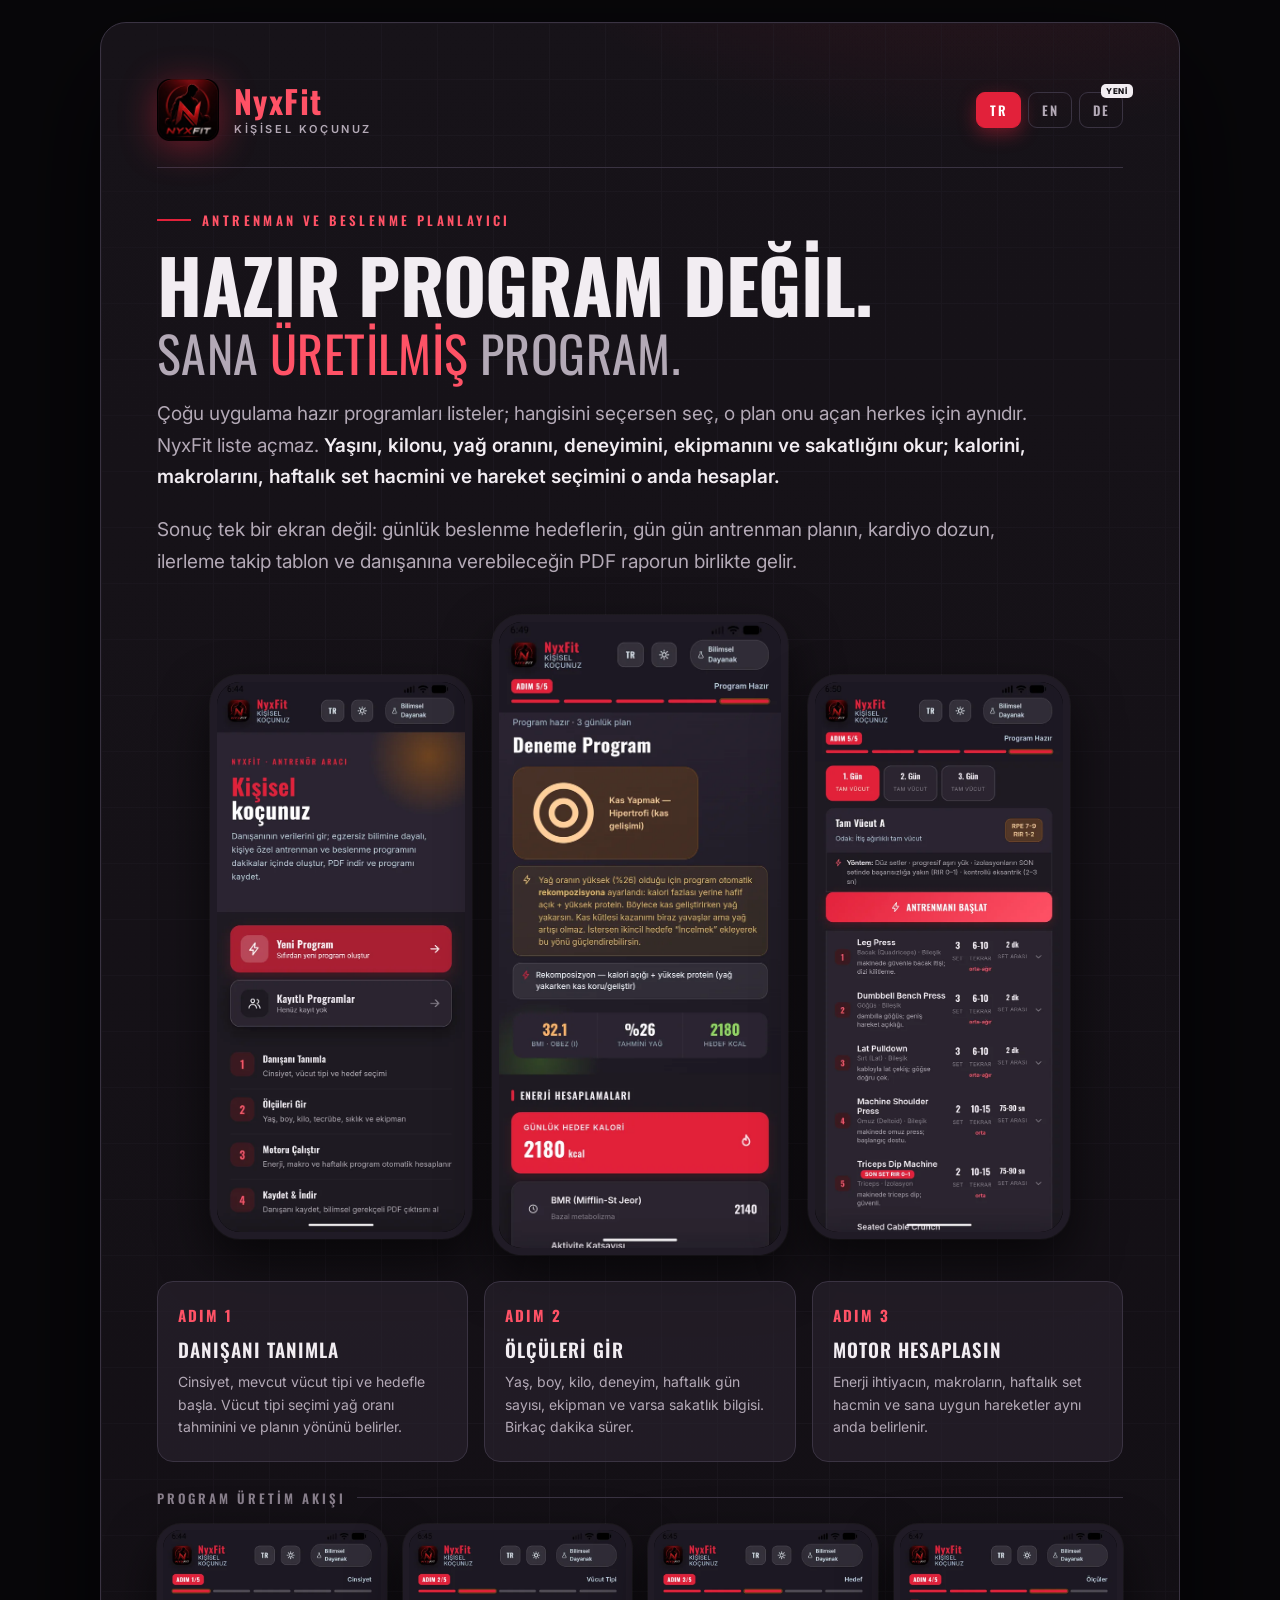
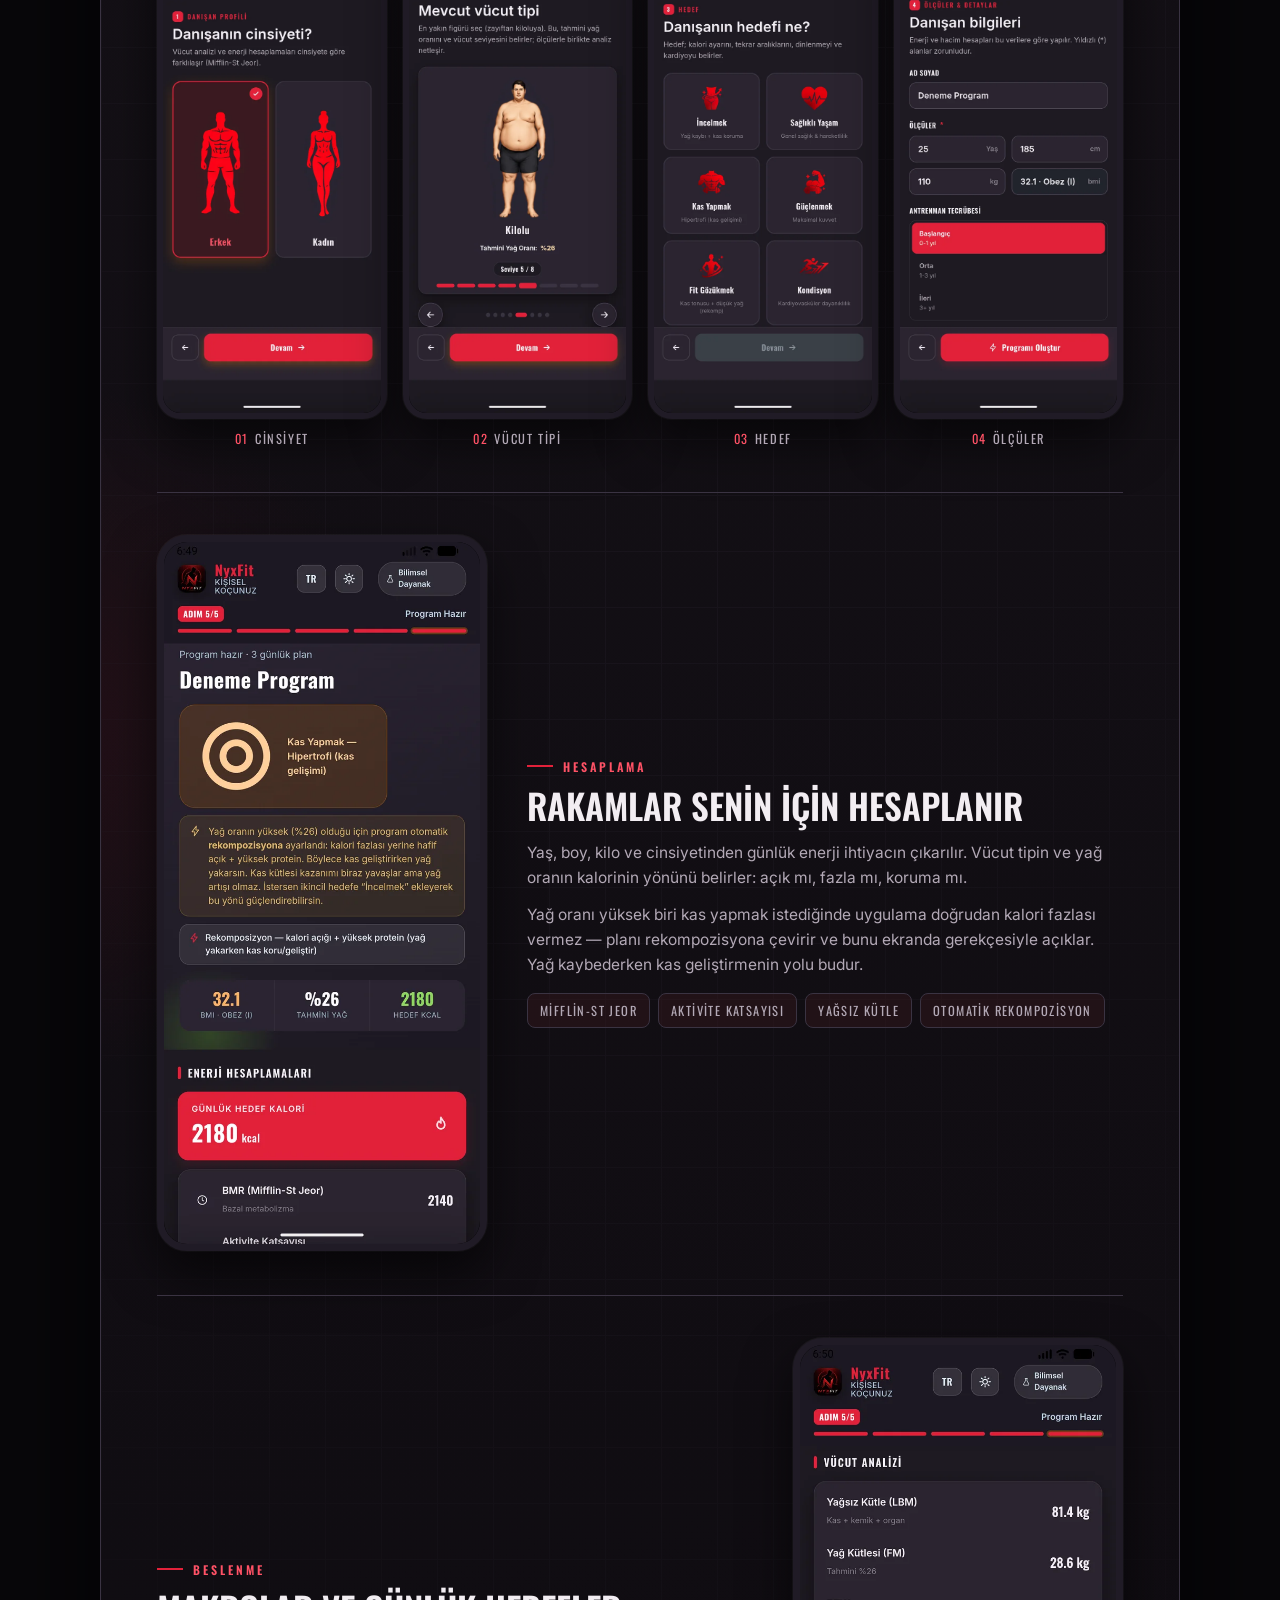
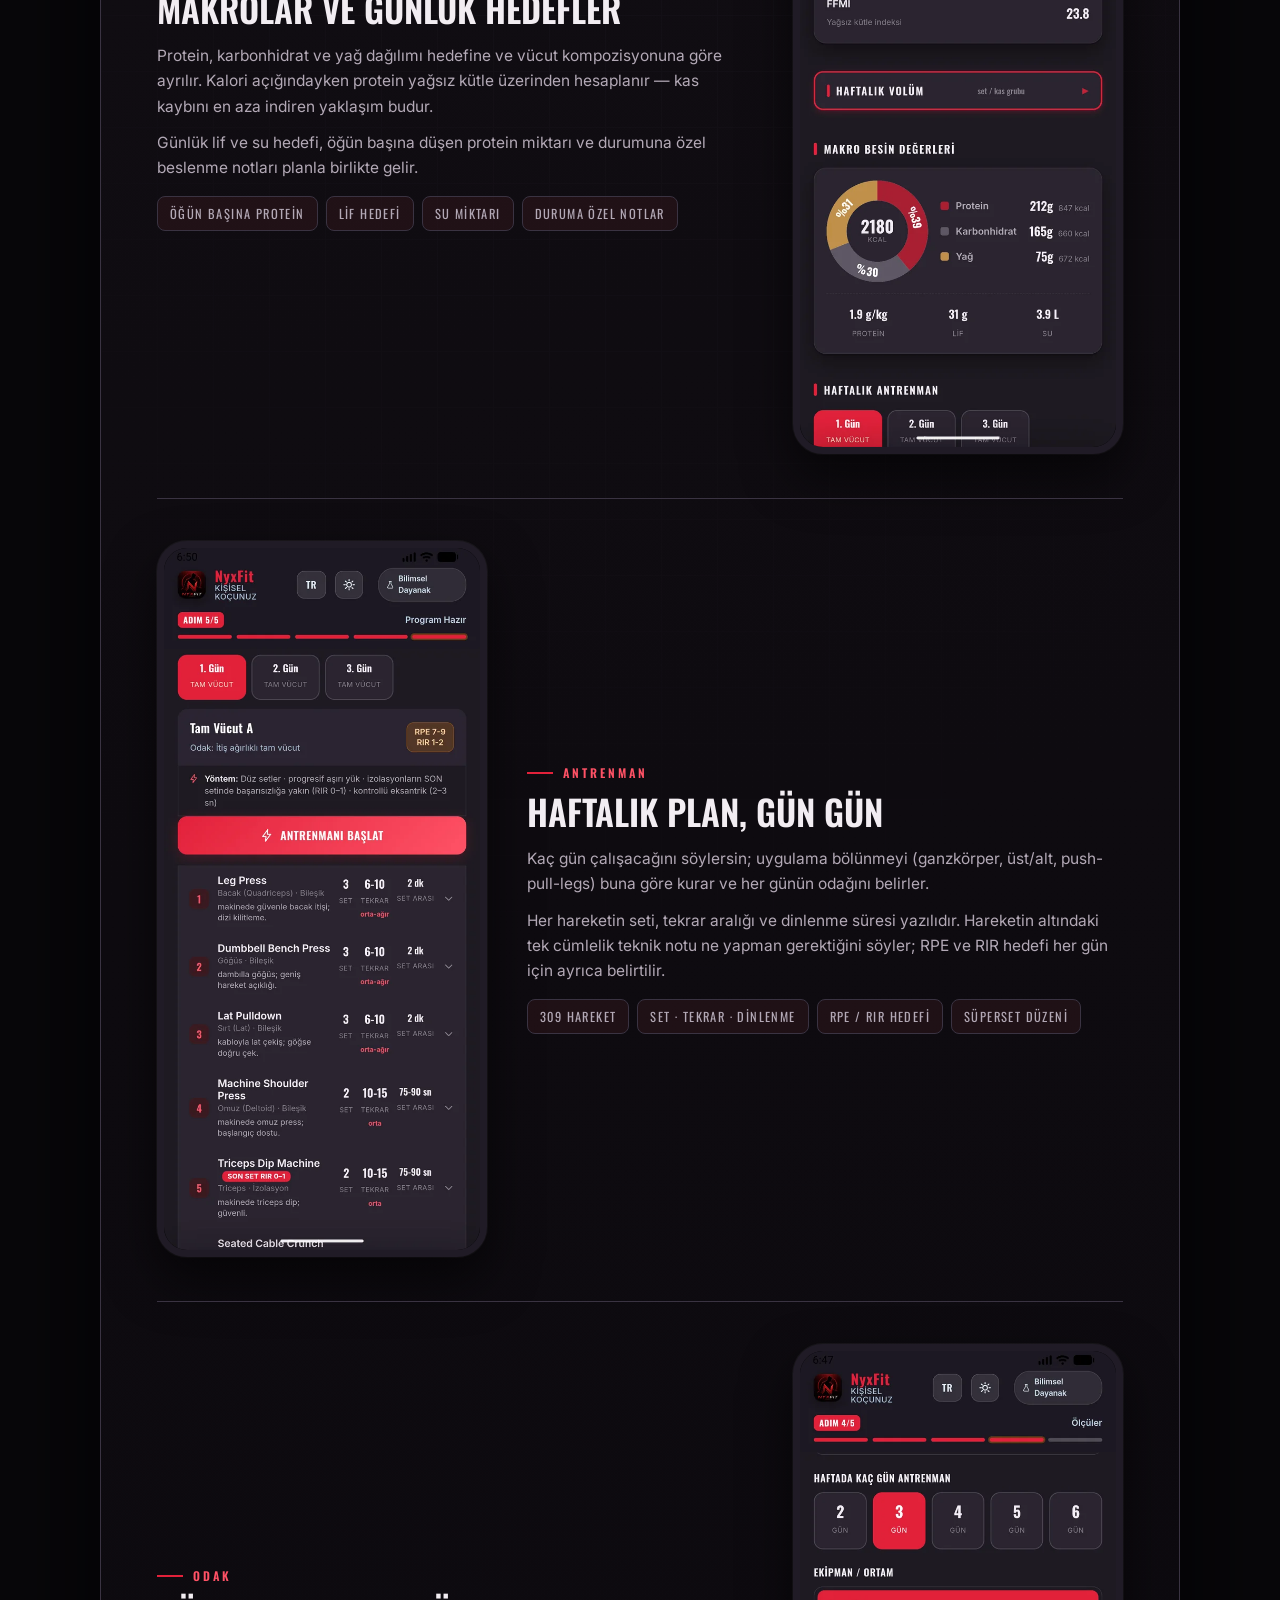
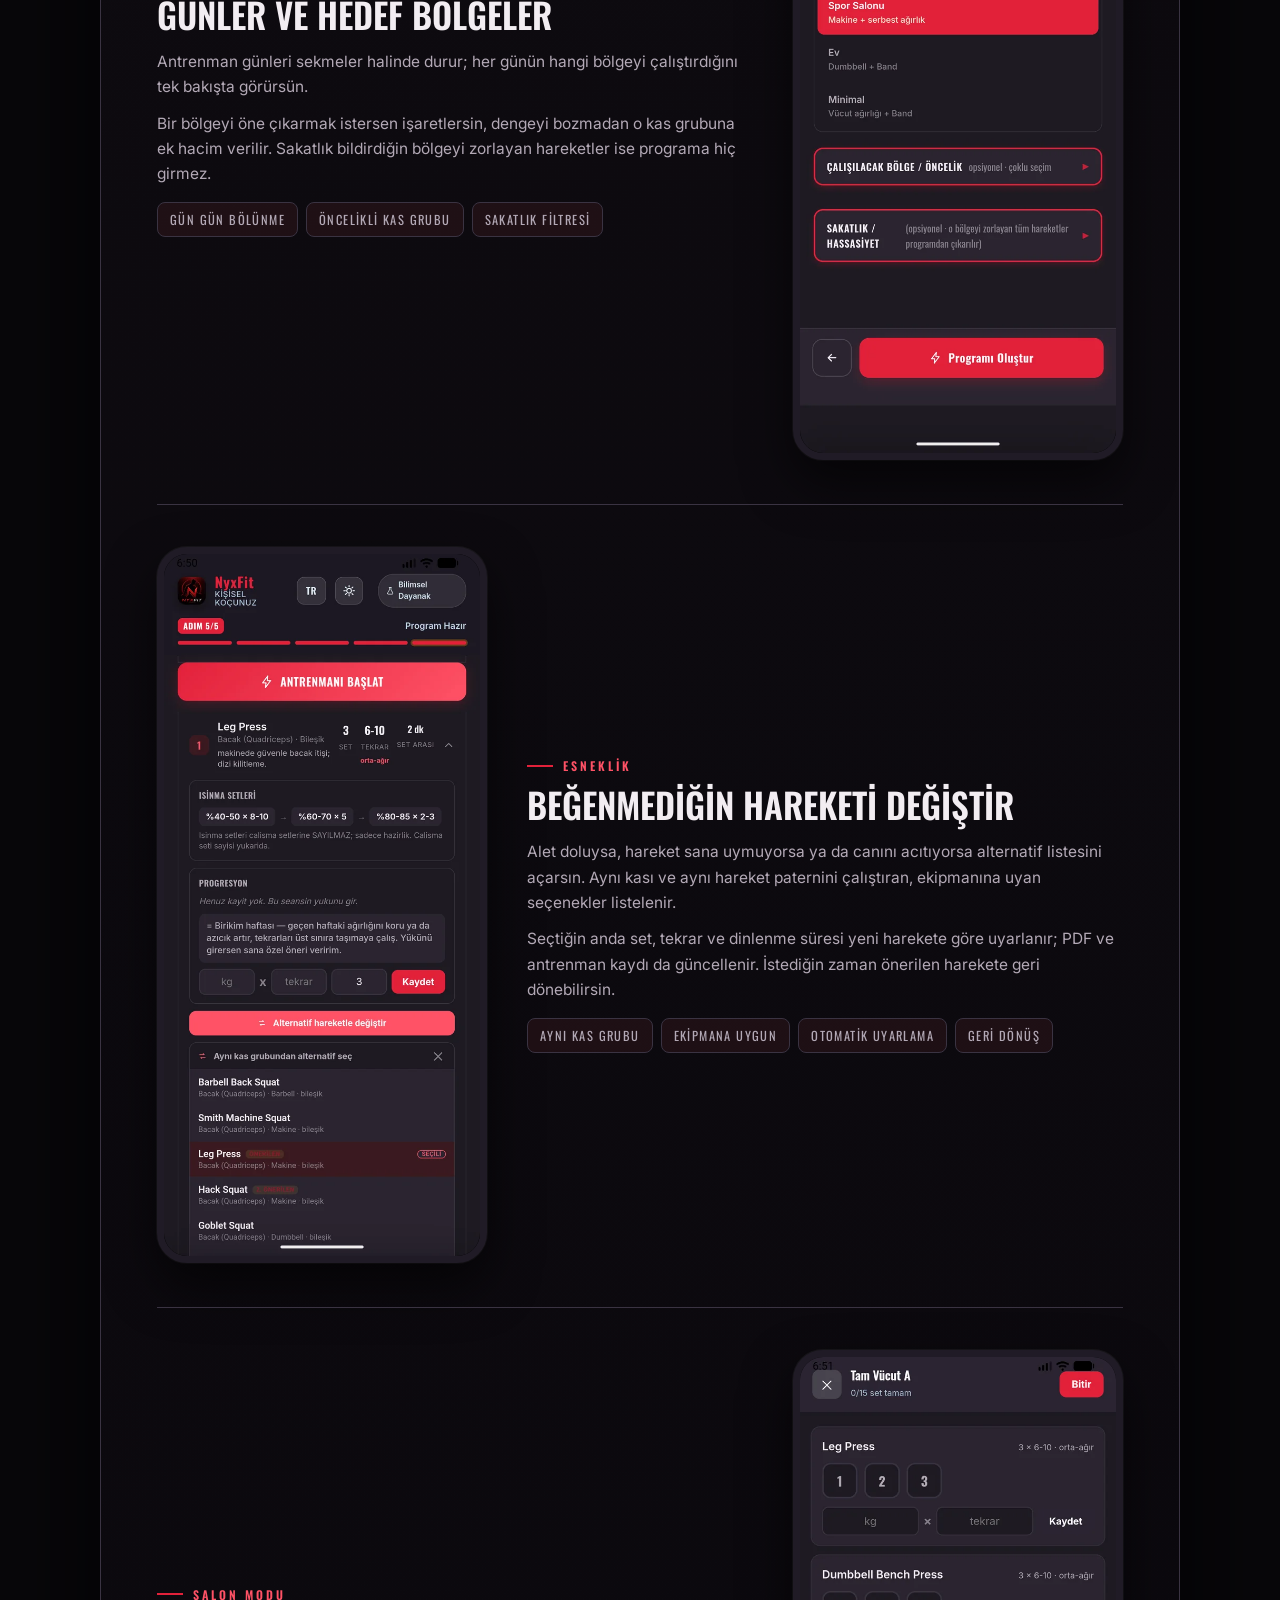
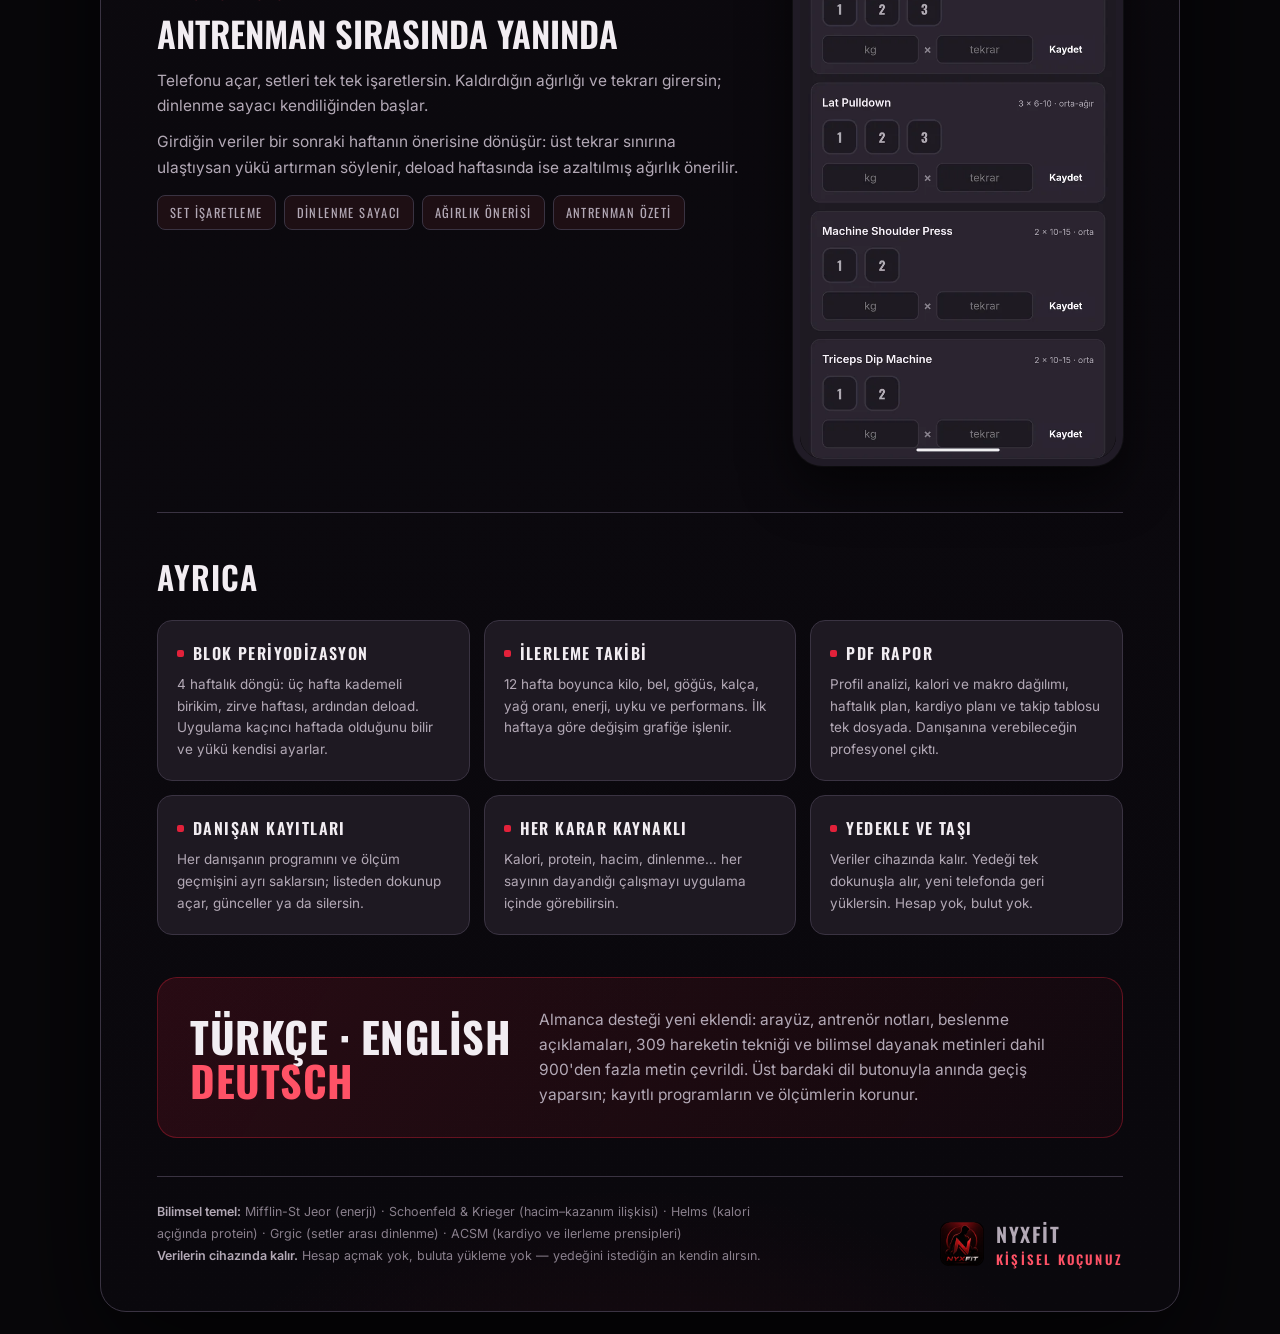
==== commit 2aa6a55e: "Rename NyxFit_Tanitim.html to index.html" ====
--- a/index.html
+++ b/index.html
@@ -1,2498 +1,253 @@
 <!DOCTYPE html>
 <html lang="tr">
 <head>
-<meta charset="UTF-8">
-<meta name="viewport" content="width=device-width, initial-scale=1.0, maximum-scale=1.0, user-scalable=no">
-<meta name="theme-color" content="#2a2431">
-<link rel="manifest" href="manifest.webmanifest">
-<link rel="icon" href="images/icon-192.png">
-<link rel="apple-touch-icon" href="images/icon-180.png">
-<meta name="mobile-web-app-capable" content="yes">
-<meta name="apple-mobile-web-app-capable" content="yes">
-<meta name="apple-mobile-web-app-status-bar-style" content="black-translucent">
-<meta name="apple-mobile-web-app-title" content="NyxFit">
-<title>NyxFit — Kişisel Koçunuz</title>
+<meta charset="utf-8">
+<meta name="viewport" content="width=device-width,initial-scale=1">
+<title>NyxFit — Tanıtım</title>
 <link rel="preconnect" href="https://fonts.googleapis.com">
 <link rel="preconnect" href="https://fonts.gstatic.com" crossorigin>
 <link href="https://fonts.googleapis.com/css2?family=Oswald:wght@400;500;600;700&family=Inter:wght@400;500;600;700;800&display=swap" rel="stylesheet">
 <style>
 :root{
-  --navy:#2a2431; --navy-deep:#1c1822; --navy-mid:#3c3547;
-  --orange:#a81f33; --orange-soft:#f9e6e9; --orange-deep:#8f1a2b;
-  --green:#b0863a; --green-deep:#8f6c2c;
-  --purple:#7a4a58;
-  --ink:#14212e; --sub:#5a6b7b; --faint:#8a99a8;
-  --head:#241c2a; --border-strong:#cabfca;
-  --paper:#eef1f4; --card:#ffffff; --line:#e3e8ed; --line2:#eef2f5;
-  --body-bg1:#e6dfe6; --body-bg2:#cbc2cc;
-  --shadow:0 1px 2px rgba(20,50,80,.05), 0 8px 24px rgba(20,50,80,.06);
-  --shadow-lg:0 12px 40px rgba(13,36,57,.16);
-  --r:16px; --r-sm:11px;
-}
-*{box-sizing:border-box;-webkit-tap-highlight-color:transparent}
-html,body{margin:0;padding:0}
-body{
-  font-family:'Inter',system-ui,-apple-system,sans-serif;
-  background:#c3ccd6;
-  background-image:radial-gradient(1200px 600px at 50% -10%, var(--body-bg1) 0%, var(--body-bg2) 60%);
-  color:var(--ink); line-height:1.5; min-height:100vh;
-  display:flex; align-items:flex-start; justify-content:center;
-  padding:0; -webkit-font-smoothing:antialiased;
-}
-h1,h2,h3,h4{font-family:'Oswald',sans-serif;font-weight:600;margin:0;letter-spacing:.2px}
-.mono-num{font-variant-numeric:tabular-nums}
-
-/* ---------- PHONE FRAME ---------- */
-#phone{
-  position:relative; width:100%; max-width:440px; min-height:100vh;
-  background:var(--paper); overflow:hidden; display:flex; flex-direction:column;
-}
-@media(min-width:480px){
-  body{padding:26px 0 40px; align-items:center}
-  #phone{min-height:calc(100vh - 66px); height:900px; max-height:900px;
-    border-radius:44px; box-shadow:var(--shadow-lg),0 0 0 11px #10151b,0 0 0 13px #2a3440;
-    overflow:hidden}
-}
-
-/* ---------- APP HEADER ---------- */
-#topbar{
-  flex:0 0 auto; background:var(--navy); color:#fff; padding:16px 18px 14px;
-  display:flex; align-items:center; gap:12px; position:relative; z-index:5;
-}
-#topbar .logo{width:36px;height:36px;border-radius:10px;overflow:hidden;flex:0 0 auto;box-shadow:0 4px 12px rgba(0,0,0,.3);cursor:pointer}
-#topbar .logo svg{width:100%;height:100%;display:block}
-#topbar .logo img{width:100%;height:100%;display:block;object-fit:cover}
-#report .r-brand img{width:38px;height:38px;border-radius:9px;display:block;flex:0 0 auto}
-
-#topbar .brand{display:flex;flex-direction:column;line-height:1.05}
-#topbar .brand b{font-family:'Oswald';font-weight:700;font-size:19px;letter-spacing:.6px;color:var(--orange)}
-#topbar .brand span{font-size:10.5px;color:#a9c0d6;font-weight:500;letter-spacing:.3px;text-transform:uppercase}
-#topbar .iconbtn{margin-left:auto;width:36px;height:36px;border-radius:10px;background:rgba(255,255,255,.1);border:1px solid rgba(255,255,255,.16);color:#dceaf6;display:grid;place-items:center;cursor:pointer;flex:0 0 auto;transition:.15s}
-#topbar .iconbtn:active{transform:scale(.92);background:rgba(255,255,255,.22)}
-#topbar .iconbtn svg{width:18px;height:18px}
-#topbar .sci{margin-left:8px;display:flex;align-items:center;gap:5px;font-size:10px;font-weight:600;
-  color:#cfe0ef;background:rgba(255,255,255,.09);padding:6px 9px;border-radius:20px;cursor:pointer;
-  border:1px solid rgba(255,255,255,.12);transition:.15s}
-#topbar .sci:active{background:rgba(255,255,255,.2)}
-#topbar .sci svg{width:12px;height:12px}
-
-/* ---------- PROGRESS ---------- */
-#progress{flex:0 0 auto;background:var(--navy);padding:0 18px 14px;display:flex;flex-direction:column;gap:9px}
-#progress .plabel{display:flex;justify-content:space-between;align-items:center}
-#progress .plabel .pstep{font-family:'Oswald';font-weight:600;font-size:11.5px;letter-spacing:1.2px;text-transform:uppercase;color:#ffcf9a;display:flex;align-items:center;gap:6px}
-#progress .plabel .pstep b{background:var(--orange);color:#fff;border-radius:6px;padding:2px 7px;font-size:11px;letter-spacing:.5px}
-#progress .plabel .pname{font-size:11.5px;color:#bcd0e4;font-weight:600}
-#progress .bars{display:flex;gap:6px}
-#progress .seg{height:5px;flex:1;background:rgba(255,255,255,.22);border-radius:3px;overflow:hidden}
-#progress .seg i{display:block;height:100%;width:0;background:var(--orange);border-radius:3px;transition:width .4s cubic-bezier(.4,0,.2,1)}
-#progress .seg.done i{width:100%}
-#progress .seg.active i{width:100%}
-#progress .seg.active{box-shadow:0 0 0 2px rgba(239,125,0,.35)}
-
-/* ---------- SCROLL AREA ---------- */
-#app{flex:1 1 auto;overflow-y:auto;overflow-x:hidden;-webkit-overflow-scrolling:touch;position:relative}
-.screen{padding:22px 18px 26px;animation:slideIn .38s cubic-bezier(.16,1,.3,1)}
-@keyframes slideIn{from{opacity:0;transform:translateY(14px)}to{opacity:1;transform:none}}
-@media(prefers-reduced-motion:reduce){.screen{animation:none}*{transition:none!important}}
-
-.eyebrow{font-family:'Oswald';font-weight:600;font-size:12px;letter-spacing:2px;text-transform:uppercase;color:var(--orange);margin-bottom:8px;display:flex;align-items:center;gap:8px}
-.eyebrow .step-n{background:var(--orange);color:#fff;width:20px;height:20px;border-radius:6px;display:grid;place-items:center;font-size:11px}
-.q-title{font-size:27px;font-weight:600;line-height:1.12;color:var(--head);letter-spacing:.2px}
-.q-sub{color:var(--sub);font-size:13.5px;margin-top:8px;line-height:1.55}
-
-/* ---------- FOOTER NAV ---------- */
-#navbar{flex:0 0 auto;background:var(--card);border-top:1px solid var(--line);padding:12px 16px calc(12px + env(safe-area-inset-bottom));display:flex;gap:10px;align-items:center;position:relative;z-index:5}
-.btn{font-family:'Oswald';font-weight:600;letter-spacing:.5px;border:none;border-radius:13px;cursor:pointer;transition:transform .12s,box-shadow .12s,background .15s;font-size:15px;display:inline-flex;align-items:center;justify-content:center;gap:8px}
-.btn:active{transform:scale(.97)}
-.btn-primary{flex:1;background:var(--orange);color:#fff;padding:15px 18px;box-shadow:0 6px 16px rgba(239,125,0,.32)}
-.btn-primary:disabled{background:#cdd6de;color:#fff;box-shadow:none;cursor:not-allowed}
-.btn-primary.go{background:var(--green);box-shadow:0 6px 16px rgba(90,160,44,.34)}
-.btn-ghost{background:var(--card);color:var(--head);padding:15px 17px;border:1.5px solid var(--border-strong)}
-.btn-back{background:var(--card);color:var(--head);padding:15px 16px;font-size:14px;border:1.5px solid var(--border-strong);flex:0 0 auto}
-.btn-back svg{width:18px;height:18px}
-.btn svg{width:17px;height:17px}
-
-/* ---------- GENDER CARDS ---------- */
-.gender-grid{display:grid;grid-template-columns:1fr 1fr;gap:13px;margin-top:24px}
-.gcard{background:var(--card);border:2px solid var(--line);border-radius:var(--r);padding:14px 12px 16px;cursor:pointer;text-align:center;transition:.18s;position:relative;overflow:hidden}
-.gcard .imgwrap{height:340px;display:flex;align-items:flex-end;justify-content:center;overflow:hidden;margin-bottom:-65px}
-.gcard img{height:100%;max-width:100%;width:auto;object-fit:cover;display:block;filter:drop-shadow(0 6px 10px rgba(20,50,80,.12))}
-.gcard .lbl{font-family:'Oswald';font-weight:600;font-size:17px;color:var(--head);letter-spacing:.5px;position:relative;z-index:2}
-.gcard:active{transform:scale(.98)}
-.gcard.sel{border-color:var(--orange);background:var(--orange-soft);box-shadow:0 8px 22px rgba(239,125,0,.18)}
-.gcard.sel .lbl{color:var(--orange-deep)}
-.gcard .check{position:absolute;top:10px;right:10px;width:24px;height:24px;border-radius:50%;background:var(--orange);display:none;place-items:center}
-.gcard.sel .check{display:grid}
-.gcard .check svg{width:14px;height:14px}
-
-/* ---------- BODY TYPE SLIDER ---------- */
-.bodyslider{margin-top:20px}
-.bodystage{background:var(--card);border-radius:var(--r);border:1px solid var(--line);padding:18px 10px 12px;box-shadow:var(--shadow)}
-.bodystage .figrow{height:270px;display:flex;align-items:flex-end;justify-content:center;position:relative;overflow:hidden}
-.bodystage .figrow img{height:100%;width:auto;max-width:100%;object-fit:contain;filter:drop-shadow(0 8px 14px rgba(20,50,80,.16));transition:.15s}
-.bodyinfo{text-align:center;margin-top:6px}
-.bodyinfo .name{font-family:'Oswald';font-weight:600;font-size:19px;color:var(--head);letter-spacing:.4px}
-.bodyinfo .bf{display:inline-flex;align-items:center;gap:6px;margin-top:6px;background:var(--navy);color:#fff;font-size:12px;font-weight:600;padding:5px 12px;border-radius:20px;font-family:'Inter'}
-.bodyinfo .bf b{color:#ffd8a8}
-.leveltrack{display:flex;gap:5px;justify-content:center;margin-top:14px;padding:0 4px}
-.leveltrack .lv{flex:1;max-width:34px;height:7px;border-radius:4px;background:var(--line);transition:.2s}
-.leveltrack .lv.on{background:var(--orange)}
-.leveltrack .lv.cur{background:var(--navy);transform:scaleY(1.5)}
-.bodynav{display:flex;align-items:center;justify-content:space-between;margin-top:16px;gap:10px}
-.arrowbtn{width:46px;height:46px;border-radius:50%;border:1.5px solid var(--border-strong);background:var(--card);display:grid;place-items:center;cursor:pointer;transition:.15s;flex:0 0 auto;box-shadow:var(--shadow)}
-.arrowbtn:active{transform:scale(.92);background:var(--paper)}
-.arrowbtn:disabled{opacity:.35;cursor:not-allowed}
-.arrowbtn svg{width:20px;height:20px;color:var(--head)}
-.bodydots{display:flex;gap:6px;flex-wrap:wrap;justify-content:center;flex:1}
-.bodydots .d{width:8px;height:8px;border-radius:50%;background:var(--line);cursor:pointer;transition:.2s}
-.bodydots .d.on{background:var(--orange);width:22px;border-radius:5px}
-.muscle-toggle{margin-top:16px;display:flex;gap:8px;background:var(--paper);padding:5px;border-radius:12px}
-.muscle-toggle button{flex:1;border:none;background:transparent;padding:10px;border-radius:9px;font-family:'Oswald';font-weight:600;font-size:13px;color:var(--sub);cursor:pointer;letter-spacing:.3px;transition:.15s}
-.muscle-toggle button.on{background:var(--card);color:var(--head);box-shadow:var(--shadow)}
-
-/* ---------- GOAL GRID ---------- */
-.goal-grid{display:grid;grid-template-columns:1fr 1fr;gap:12px;margin-top:22px}
-.goalcard{background:var(--card);border:2px solid var(--line);border-radius:var(--r);padding:18px 14px;cursor:pointer;transition:.16s;position:relative;display:flex;flex-direction:column;align-items:center;gap:10px;text-align:center}
-.goalcard .ico{width:56px;height:56px;display:flex;align-items:center;justify-content:center;overflow:hidden}
-.goalcard .ico img{max-width:100%;max-height:100%;width:auto;height:auto;object-fit:contain;display:block}
-.goalcard .g-name{font-family:'Oswald';font-weight:600;font-size:15px;color:var(--head);letter-spacing:.3px;line-height:1.1}
-.goalcard .g-desc{font-size:10.5px;color:var(--faint);line-height:1.35}
-.goalcard:active{transform:scale(.98)}
-.goalcard.sel{border-color:var(--orange);background:var(--orange-soft)}
-.goalcard.sel .g-name{color:var(--orange-deep)}
-.goalcard .check{position:absolute;top:8px;right:8px;width:22px;height:22px;border-radius:50%;background:var(--orange);display:none;place-items:center}
-.goalcard.sel .check{display:grid}
-.goalcard .check svg{width:12px;height:12px}
-
-/* ---------- FORM ---------- */
-.formgroup{margin-top:20px}
-.flabel{font-family:'Oswald';font-weight:600;font-size:13px;letter-spacing:.6px;text-transform:uppercase;color:var(--head);margin-bottom:9px;display:flex;align-items:center;gap:7px}
-.flabel .req{color:var(--orange);font-size:15px}
-.frow{display:grid;grid-template-columns:1fr 1fr;gap:12px}
-.field{position:relative}
-.field input{width:100%;border:1.5px solid var(--border-strong);border-radius:12px;padding:14px 44px 14px 15px;font-size:16px;font-family:'Inter';font-weight:600;color:var(--ink);background:var(--card);transition:.15s;outline:none}
-.field input::placeholder{color:var(--faint);font-weight:400}
-.field input:focus{border-color:var(--orange);box-shadow:0 0 0 3px rgba(239,125,0,.12)}
-.field .unit{position:absolute;right:14px;top:50%;transform:translateY(-50%);font-size:13px;color:var(--faint);font-weight:600;pointer-events:none}
-.field.full input{padding-right:15px}
-
-.segmented{display:flex;background:var(--paper);border-radius:12px;padding:4px;gap:3px;flex-wrap:wrap;border:1px solid var(--line)}
-.segmented button{flex:1 1 0;min-width:0;border:none;background:transparent;padding:11px 6px;border-radius:9px;font-family:'Inter';font-weight:600;font-size:12.5px;color:var(--sub);cursor:pointer;transition:.14s;white-space:nowrap}
-.segmented button.on{background:var(--card);color:var(--head);box-shadow:var(--shadow)}
-.segmented.stack{flex-direction:column}
-.segmented.stack button{flex:none;text-align:left;padding:13px 14px;display:flex;justify-content:space-between;align-items:center;gap:8px}
-.segmented.stack button .sm{font-size:11px;color:var(--faint);font-weight:500}
-.segmented.stack button.on .sm{color:var(--sub)}
-
-.chips{display:flex;gap:8px;flex-wrap:wrap}
-.chip{border:1.5px solid var(--border-strong);background:var(--card);border-radius:11px;padding:11px 15px;font-family:'Oswald';font-weight:600;font-size:14px;color:var(--sub);cursor:pointer;transition:.14s;letter-spacing:.3px}
-.chip.on{border-color:var(--orange);background:var(--orange);color:#fff}
-.chip:active{transform:scale(.96)}
-.daychips{display:grid;grid-template-columns:repeat(5,1fr);gap:8px}
-.daychip{border:1.5px solid var(--border-strong);background:var(--card);border-radius:12px;padding:14px 4px;text-align:center;cursor:pointer;transition:.14s}
-.daychip b{font-family:'Oswald';font-size:20px;color:var(--head);display:block;line-height:1}
-.daychip span{font-size:9px;color:var(--faint);text-transform:uppercase;letter-spacing:.4px}
-.daychip.on{border-color:var(--orange);background:var(--orange)}
-.daychip.on b,.daychip.on span{color:#fff}
-
-textarea.notes{width:100%;border:1.5px solid var(--border-strong);border-radius:12px;padding:13px 15px;font-family:'Inter';font-size:14px;color:var(--ink);resize:none;outline:none;min-height:64px}
-textarea.notes:focus{border-color:var(--orange);box-shadow:0 0 0 3px rgba(239,125,0,.12)}
-
-/* ---------- WELCOME ---------- */
-.welcome{padding:0}
-.hero{background:var(--navy);color:#fff;padding:40px 24px 34px;position:relative;overflow:hidden}
-.hero:before{content:"";position:absolute;top:-60px;right:-40px;width:200px;height:200px;border-radius:50%;background:radial-gradient(circle,rgba(239,125,0,.35),transparent 70%)}
-.hero .kick{font-family:'Oswald';font-weight:600;letter-spacing:3px;font-size:12px;color:var(--orange);text-transform:uppercase;position:relative}
-.hero h1{font-size:38px;font-weight:700;line-height:1.02;margin-top:12px;letter-spacing:.5px;position:relative}
-.hero h1 em{font-style:normal;color:var(--orange)}
-.hero p{color:#b9cee0;font-size:14px;margin-top:14px;line-height:1.6;max-width:330px;position:relative}
-.hero .badges{display:flex;gap:8px;margin-top:20px;flex-wrap:wrap;position:relative}
-.hero .badge{background:rgba(255,255,255,.1);border:1px solid rgba(255,255,255,.14);border-radius:20px;padding:7px 13px;font-size:11px;font-weight:600;color:#dceaf6;display:flex;align-items:center;gap:6px}
-.hero .badge svg{width:13px;height:13px;color:var(--orange)}
-.wsteps{padding:24px 22px 8px}
-.wstep{display:flex;gap:14px;align-items:flex-start;padding:14px 0;border-bottom:1px solid var(--line2)}
-.wstep:last-child{border-bottom:none}
-.wstep .n{flex:0 0 auto;width:40px;height:40px;border-radius:12px;background:var(--orange-soft);color:var(--orange-deep);display:grid;place-items:center;font-family:'Oswald';font-weight:700;font-size:18px}
-.wstep .tx b{font-family:'Oswald';font-weight:600;font-size:15px;color:var(--head);display:block;letter-spacing:.3px}
-.wstep .tx span{font-size:12.5px;color:var(--sub);line-height:1.45}
-
-/* ---------- RESULT ---------- */
-.result{padding:0}
-.rhero{background:linear-gradient(160deg,var(--navy),var(--navy-deep));color:#fff;padding:26px 20px 24px;position:relative;overflow:hidden}
-.rhero:before{content:"";position:absolute;bottom:-70px;left:-30px;width:180px;height:180px;border-radius:50%;background:radial-gradient(circle,rgba(90,160,44,.32),transparent 70%)}
-.rhero .greet{font-size:12.5px;color:#a9c0d6;position:relative}
-.rhero .rname{font-family:'Oswald';font-weight:700;font-size:28px;letter-spacing:.4px;margin-top:2px;position:relative}
-.rhero .rgoal{display:inline-flex;align-items:center;gap:7px;margin-top:12px;background:rgba(239,125,0,.16);border:1px solid rgba(239,125,0,.3);color:#ffcf9a;padding:7px 14px;border-radius:20px;font-size:12.5px;font-weight:600;position:relative}
-.rstats{display:grid;grid-template-columns:repeat(3,1fr);gap:1px;background:rgba(255,255,255,.1);margin-top:20px;border-radius:14px;overflow:hidden;position:relative}
-.rstats .rs{background:var(--navy);padding:13px 8px;text-align:center}
-.rstats .rs b{font-family:'Oswald';font-weight:700;font-size:22px;display:block;line-height:1}
-.rstats .rs b.g{color:#8fd85f}.rstats .rs b.o{color:#ffb266}
-.rstats .rs span{font-size:9.5px;color:#9fb6cb;text-transform:uppercase;letter-spacing:.4px;margin-top:4px;display:block}
-
-.rsection{padding:20px 18px 4px}
-.rsection>h3{font-family:'Oswald';font-weight:600;font-size:14px;letter-spacing:1.4px;text-transform:uppercase;color:var(--head);display:flex;align-items:center;gap:9px;margin-bottom:14px}
-.rsection>h3 .bar{width:4px;height:16px;background:var(--orange);border-radius:2px}
-.rsection>h3 .ref{margin-left:auto;font-family:'Inter';font-weight:600;font-size:10px;letter-spacing:0;text-transform:none;color:var(--orange-deep);background:var(--orange-soft);padding:3px 8px;border-radius:8px;cursor:pointer}
-
-.card{background:var(--card);border:1px solid var(--line);border-radius:var(--r);box-shadow:var(--shadow);overflow:hidden;margin-bottom:12px}
-.macro-card{padding:16px}
-.macro-top{display:flex;align-items:center;gap:16px}
-.donut{width:132px;height:132px;flex:0 0 auto;position:relative}
-.donut .ctr{position:absolute;inset:0;display:flex;flex-direction:column;align-items:center;justify-content:center;text-align:center}
-.donut .ctr b{font-family:'Oswald';font-weight:700;font-size:22px;color:var(--head);line-height:1}
-.donut .ctr span{font-size:9px;color:var(--faint);text-transform:uppercase;letter-spacing:.5px}
-.macro-legend{flex:1;display:flex;flex-direction:column;gap:9px}
-.mleg{display:flex;align-items:center;gap:9px}
-.mleg .dot{width:11px;height:11px;border-radius:3px;flex:0 0 auto}
-.mleg .ml-n{font-size:12.5px;color:var(--sub);font-weight:600;flex:1}
-.mleg .ml-v{font-family:'Oswald';font-weight:600;font-size:16px;color:var(--head)}
-.mleg .ml-v small{font-size:10px;color:var(--faint);font-weight:400;margin-left:3px;font-family:'Inter'}
-.mleg .ml-pct{font-family:'Oswald';font-weight:700;font-size:12px;color:var(--head);background:var(--paper);border:1px solid var(--line);border-radius:999px;padding:1px 8px;margin-right:9px;min-width:40px;text-align:center;letter-spacing:.2px;flex:0 0 auto}
-.micro-grid{display:grid;grid-template-columns:repeat(3,1fr);gap:8px;margin-top:15px;padding-top:15px;border-top:1px dashed var(--line)}
-.micro{text-align:center}
-.micro b{font-family:'Oswald';font-weight:600;font-size:15px;color:var(--head);display:block}
-.micro span{font-size:9.5px;color:var(--faint);text-transform:uppercase;letter-spacing:.3px}
-
-.kcal-strip{background:var(--orange);color:#fff;border-radius:14px;padding:14px 18px;display:flex;align-items:center;justify-content:space-between;margin-bottom:12px;box-shadow:0 6px 16px rgba(168,31,51,.28)}
-.kcal-strip .kl{font-size:11px;font-weight:600;letter-spacing:1px;text-transform:uppercase;opacity:.92}
-.kcal-strip .kv{font-family:'Oswald';font-weight:700;font-size:30px;letter-spacing:.5px}
-.kcal-strip .kv small{font-size:14px;font-weight:500;margin-left:4px}
-.kcal-strip svg{width:30px;height:30px;opacity:.85}
-
-.energy-rows{padding:6px 4px}
-.injury-chips{display:flex;flex-wrap:wrap;gap:8px}
-.injchip{background:var(--card);border:1.5px solid var(--line);color:var(--sub);border-radius:10px;padding:8px 14px;font-size:13px;font-weight:600;cursor:pointer;transition:.14s;font-family:inherit}
-.injchip:active{transform:scale(.97)}
-.injchip.on{background:var(--orange-soft);border-color:var(--orange);color:var(--orange-deep)}
-.vol-rows{padding:4px 2px;display:flex;flex-direction:column;gap:9px}
-.vrow{display:flex;align-items:center;gap:10px}
-.vrow .vn{flex:0 0 108px;font-size:12px;font-weight:600;color:var(--head);white-space:nowrap;overflow:hidden;text-overflow:ellipsis}
-.vrow .vn .vmin{color:var(--faint)}
-.vrow .vbar{flex:1 1 auto;height:8px;background:rgba(130,130,150,.16);border-radius:5px;overflow:hidden;min-width:0}
-.vrow .vbar i{display:block;height:100%;border-radius:5px;transition:width .5s cubic-bezier(.4,0,.2,1)}
-.vrow .vv{flex:0 0 auto;font-family:'Oswald';font-weight:600;font-size:14px;color:var(--head);white-space:nowrap;text-align:right;min-width:78px}
-.vrow .vv .vu{font-size:10px;color:var(--faint);font-weight:400}
-.vrow .vv .vst{font-family:'Inter';font-size:10px;font-weight:600;text-transform:uppercase;letter-spacing:.3px;margin-left:3px}
-.vol-note{font-size:10.5px;color:var(--faint);line-height:1.45;margin-top:9px;padding:0 2px}
-.vol-h-sub{font-size:10.5px;color:var(--faint);font-weight:500;text-transform:none;letter-spacing:0;margin-left:auto}
-.tk-top{display:flex;gap:10px;align-items:center;margin-bottom:12px}
-.tk-week{flex:1 1 auto;background:var(--card);border:1.5px solid var(--line);color:var(--head);border-radius:10px;padding:9px 12px;font-size:14px;font-weight:600;font-family:inherit;cursor:pointer}
-.tk-save{flex:0 0 auto;background:var(--orange);color:#fff;border:none;border-radius:10px;padding:9px 16px;font-size:13px;font-weight:700;cursor:pointer;display:flex;align-items:center;gap:6px;font-family:inherit;transition:.15s}
-.tk-save:active{transform:scale(.97)}
-.tk-save.saved{background:#3b8f4e}
-.tk-grid{display:grid;grid-template-columns:1fr 1fr;gap:9px}
-.tk-field{display:flex;flex-direction:column;gap:3px}
-.tk-field label{font-size:11px;color:var(--sub);font-weight:600}
-.tk-field input{background:rgba(130,130,150,.09);border:1.5px solid var(--line);color:var(--head);border-radius:8px;padding:8px 10px;font-size:14px;font-family:inherit;width:100%}
-.tk-field input:focus{outline:none;border-color:var(--orange)}
-.tc-box{margin-top:14px;border-top:1px solid var(--line);padding-top:11px}
-.tc-title{font-family:'Oswald';font-weight:600;font-size:12px;letter-spacing:.5px;text-transform:uppercase;color:var(--orange);margin-bottom:7px}
-.tc-row{display:flex;justify-content:space-between;align-items:center;font-size:12.5px;padding:2.5px 0}
-.tc-row .tc-n{color:var(--sub)}
-.tc-row .tc-d{color:var(--head);font-weight:500}
-.tc-empty{font-size:11.5px;color:var(--faint);line-height:1.45}
-.tk-note{font-size:10.5px;color:var(--faint);line-height:1.45;margin-top:9px;padding:0 2px}
-.erow{display:flex;align-items:center;padding:11px 12px;border-bottom:1px solid var(--line2)}
-.erow:last-child{border-bottom:none}
-.erow .ei{width:30px;height:30px;border-radius:9px;background:var(--navy);display:grid;place-items:center;flex:0 0 auto;margin-right:11px}
-.erow .ei svg{width:15px;height:15px;color:#fff}
-.erow .el{flex:1}
-.erow .el b{font-size:13px;color:var(--ink);font-weight:600;display:block}
-.erow .el span{font-size:10.5px;color:var(--faint)}
-.erow .ev{font-family:'Oswald';font-weight:600;font-size:17px;color:var(--head)}
-
-/* ---------- WORKOUT DAYS ---------- */
-.daytabs{display:flex;gap:7px;overflow-x:auto;padding:2px 0 12px;-webkit-overflow-scrolling:touch;scrollbar-width:none}
-.daytabs::-webkit-scrollbar{display:none}
-.daytab{flex:0 0 auto;border:1.5px solid var(--border-strong);background:var(--card);border-radius:12px;padding:9px 15px;cursor:pointer;transition:.14s;text-align:center;min-width:76px}
-.daytab b{font-family:'Oswald';font-weight:600;font-size:13px;color:var(--head);display:block;line-height:1.1}
-.daytab span{font-size:9px;color:var(--faint);text-transform:uppercase;letter-spacing:.3px}
-.daytab.on{border-color:var(--head);background:var(--navy)}
-.daytab.on b,.daytab.on span{color:#fff}
-.daytab.on span{color:#a9c0d6}
-
-.dayfocus{display:flex;align-items:center;gap:10px;background:var(--navy);color:#fff;border-radius:13px 13px 0 0;padding:13px 16px;margin-bottom:0}
-.dayfocus .df-t{flex:1}
-.dayfocus .df-t b{font-family:'Oswald';font-weight:600;font-size:16px;letter-spacing:.4px;display:block}
-.dayfocus .df-t span{font-size:11px;color:#a9c0d6}
-.dayfocus .rpe{background:rgba(239,125,0,.2);border:1px solid rgba(239,125,0,.34);color:#ffcf9a;border-radius:9px;padding:5px 10px;font-size:10.5px;font-weight:600;text-align:center;line-height:1.3}
-.exlist{background:var(--card);border:1px solid var(--line);border-top:none;border-radius:0 0 14px 14px;overflow:hidden;margin-bottom:12px}
-.exrow{display:flex;align-items:center;padding:12px 14px;border-bottom:1px solid var(--line2);gap:11px}
-.exrow:last-child{border-bottom:none}
-.exrow .exn{width:26px;height:26px;border-radius:8px;background:var(--orange-soft);color:var(--orange-deep);display:grid;place-items:center;font-family:'Oswald';font-weight:700;font-size:13px;flex:0 0 auto}
-.exrow .exinfo{flex:1;min-width:0}
-.exrow .exinfo b{font-size:13.5px;color:var(--ink);font-weight:600;display:block;line-height:1.2}
-.exrow .exinfo .exmeta{font-size:10.5px;color:var(--faint);display:block}
-.exrow .exinfo .exdesc{font-size:10.5px;color:var(--sub);display:block;line-height:1.35;margin-top:3px}
-.exrow .exinfo .exalt{font-size:10px;color:var(--orange-deep);display:block;line-height:1.3;margin-top:3px;font-weight:500;display:flex;align-items:flex-start;gap:0}
-.exrow .exinfo .exalt svg{color:var(--orange-deep)}
-.exrow .exsets{display:flex;gap:10px;flex:0 0 auto;text-align:center}
-.exrow .exsets .ss b{font-family:'Oswald';font-weight:600;font-size:15px;color:var(--head);display:block;line-height:1}
-.exrow .exsets .ss span{font-size:9px;color:var(--faint);text-transform:uppercase;letter-spacing:.3px}
-
-/* generic info cards / lists */
-.infocard{padding:15px 16px}
-.infocard.navy{background:var(--navy);color:#fff;border:none}
-.infocard.navy .ic-h{color:#fff}
-.ic-h{font-family:'Oswald';font-weight:600;font-size:14px;letter-spacing:.6px;color:var(--head);display:flex;align-items:center;gap:9px;margin-bottom:12px}
-.ic-h svg{width:17px;height:17px;color:var(--orange)}
-.tips{list-style:none;margin:0;padding:0;display:flex;flex-direction:column;gap:10px}
-.tips li{display:flex;gap:10px;font-size:12.5px;line-height:1.45;color:var(--sub)}
-.tips li svg{width:15px;height:15px;flex:0 0 auto;color:var(--green);margin-top:1px}
-.infocard.navy .tips li{color:#cddced}
-.infocard.navy .tips li svg{color:var(--orange)}
-
-.cardio-grid{display:grid;grid-template-columns:1fr 1fr;gap:10px;margin-top:2px}
-.cardio-item{background:var(--paper);border-radius:11px;padding:12px}
-.cardio-item .ci-l{font-size:10px;color:var(--faint);text-transform:uppercase;letter-spacing:.5px;font-weight:600;margin-bottom:3px}
-.cardio-item .ci-v{font-family:'Oswald';font-weight:600;font-size:15px;color:var(--head)}
-
-/* evidence chips */
-.evid{display:inline-flex;align-items:center;gap:4px;font-size:9.5px;font-weight:600;color:var(--orange-deep);background:var(--orange-soft);padding:2px 6px;border-radius:6px;vertical-align:middle;margin-left:5px;cursor:pointer}
-.evid svg{width:9px;height:9px}
-
-/* ---------- BOTTOM ACTIONS on result ---------- */
-.result-actions{padding:16px 18px 8px}
-.big-pdf{width:100%;background:var(--orange);color:#fff;border:none;border-radius:15px;padding:17px;font-family:'Oswald';font-weight:700;font-size:17px;letter-spacing:.6px;display:flex;align-items:center;justify-content:center;gap:11px;cursor:pointer;box-shadow:0 8px 22px rgba(239,125,0,.34);transition:transform .12s}
-.big-pdf:active{transform:scale(.98)}
-.big-pdf svg{width:21px;height:21px}
-.mini-actions{display:flex;gap:10px;margin-top:11px}
-.mini-actions button{flex:1;background:var(--card);border:1.5px solid var(--border-strong);border-radius:13px;padding:13px;font-family:'Oswald';font-weight:600;font-size:13px;color:var(--head);cursor:pointer;display:flex;align-items:center;justify-content:center;gap:7px;letter-spacing:.3px;transition:.14s}
-.mini-actions button:active{background:var(--paper)}
-.mini-actions button svg{width:15px;height:15px}
-.disclaimer{font-size:10.5px;color:var(--faint);line-height:1.5;text-align:center;padding:16px 24px 30px}
-/* --- ana ekran iki seçenek --- */
-.home-actions{display:flex;flex-direction:column;gap:12px;padding:22px 22px 4px}
-.homecard{display:flex;align-items:center;gap:14px;width:100%;text-align:left;background:var(--card);border:1.5px solid var(--border-strong);border-radius:16px;padding:15px 16px;cursor:pointer;transition:.14s;box-shadow:var(--shadow)}
-.homecard:active{transform:scale(.99)}
-.homecard .hc-ic{width:46px;height:46px;border-radius:13px;background:var(--orange-soft);color:var(--orange-deep);display:grid;place-items:center;flex:0 0 auto}
-.homecard .hc-ic svg{width:24px;height:24px}
-.homecard .hc-tx{flex:1;min-width:0}
-.homecard .hc-tx b{font-family:'Oswald';font-weight:600;font-size:17px;color:var(--head);display:block;letter-spacing:.3px;line-height:1.15}
-.homecard .hc-tx span{font-size:12px;color:var(--sub);display:block;margin-top:2px}
-.homecard .hc-arrow{flex:0 0 auto;color:var(--faint);display:flex;align-items:center}
-.homecard .hc-arrow svg{width:22px;height:22px}
-.hc-new{background:linear-gradient(135deg,var(--orange-deep),var(--orange));border-color:transparent;box-shadow:0 8px 22px rgba(168,31,51,.28)}
-.hc-new .hc-tx b,.hc-new .hc-tx span{color:#fff}
-.hc-new .hc-arrow{color:rgba(255,255,255,.9)}
-.hc-new .hc-ic{background:rgba(255,255,255,.18);color:#fff}
-.hc-saved .hc-ic{background:var(--paper);color:var(--head)}
-.hc-badge{background:var(--orange);color:#fff;font-family:'Oswald';font-weight:700;font-size:14px;min-width:26px;height:26px;border-radius:13px;display:grid;place-items:center;padding:0 7px}
-/* --- danışan listesi --- */
-.ccount{background:var(--orange-soft);color:var(--orange-deep);font-family:'Oswald';font-weight:700;font-size:16px;padding:1px 9px;border-radius:9px;margin-left:6px;vertical-align:2px}
-.clientlist{display:flex;flex-direction:column;gap:10px;margin-top:16px}
-.clientrow{display:flex;align-items:center;gap:12px;background:var(--card);border:1.5px solid var(--border-strong);border-radius:14px;padding:11px 12px;cursor:pointer;transition:.14s;box-shadow:var(--shadow)}
-.clientrow:active{transform:scale(.995)}
-.clientrow .cl-av{width:42px;height:42px;border-radius:12px;background:linear-gradient(135deg,var(--orange-deep),var(--orange));color:#fff;display:grid;place-items:center;font-family:'Oswald';font-weight:700;font-size:19px;flex:0 0 auto}
-.clientrow .cl-info{flex:1;min-width:0}
-.clientrow .cl-info b{font-size:15px;color:var(--ink);font-weight:600;display:block;line-height:1.2;white-space:nowrap;overflow:hidden;text-overflow:ellipsis}
-.clientrow .cl-info span{font-size:11px;color:var(--faint);display:block;margin-top:2px;white-space:nowrap;overflow:hidden;text-overflow:ellipsis}
-.clientrow .cl-del{flex:0 0 auto;width:38px;height:38px;border-radius:10px;border:1px solid var(--line);background:var(--paper);color:var(--faint);display:grid;place-items:center;cursor:pointer;transition:.14s}
-.clientrow .cl-del:hover{color:#fff;background:var(--orange-deep);border-color:var(--orange-deep)}
-.clientrow .cl-del svg{width:18px;height:18px}
-.empty-clients{display:flex;flex-direction:column;align-items:center;gap:20px;margin-top:36px}
-.empty-clients .ec-ic{width:78px;height:78px;border-radius:22px;background:var(--paper);color:var(--faint);display:grid;place-items:center}
-.empty-clients .ec-ic svg{width:38px;height:38px}
-.empty-clients .big-new{width:100%;justify-content:center;flex:none}
-/* --- kaydet butonu (result) --- */
-.big-save{display:flex;align-items:center;justify-content:center;gap:9px;width:100%;background:var(--navy);color:#fff;border:none;border-radius:15px;padding:15px;font-family:'Oswald';font-weight:600;font-size:15.5px;letter-spacing:.5px;cursor:pointer;transition:.16s;margin-bottom:11px}
-.big-save:active{transform:scale(.99)}
-.big-save.saved{background:var(--green-deep)}
-.big-save svg{width:20px;height:20px}
-
-/* ---------- DRAWER (references) ---------- */
-.overlay{position:absolute;inset:0;background:rgba(13,24,36,.55);z-index:40;opacity:0;pointer-events:none;transition:opacity .3s;backdrop-filter:blur(2px)}
-.overlay.show{opacity:1;pointer-events:auto}
-.drawer{position:absolute;left:0;right:0;bottom:0;max-height:86%;background:var(--paper);z-index:41;border-radius:24px 24px 0 0;transform:translateY(100%);transition:transform .35s cubic-bezier(.16,1,.3,1);display:flex;flex-direction:column;box-shadow:0 -10px 40px rgba(0,0,0,.2)}
-.drawer.show{transform:translateY(0)}
-.drawer .grip{width:40px;height:4px;background:#cdd6de;border-radius:3px;margin:10px auto 4px}
-.drawer .dh{padding:8px 20px 14px;border-bottom:1px solid var(--line);display:flex;align-items:center;gap:10px}
-.drawer .dh h3{font-family:'Oswald';font-weight:700;font-size:19px;color:var(--head);flex:1;letter-spacing:.3px}
-.drawer .dh .x{width:32px;height:32px;border-radius:50%;background:var(--card);border:1px solid var(--line);display:grid;place-items:center;cursor:pointer}
-.drawer .dh .x svg{width:16px;height:16px;color:var(--sub)}
-.drawer .dbody{overflow-y:auto;padding:16px 20px 30px;-webkit-overflow-scrolling:touch}
-.refnote{font-size:12px;color:var(--sub);line-height:1.55;background:var(--card);border:1px solid var(--line);border-left:3px solid var(--orange);border-radius:10px;padding:12px 14px;margin-bottom:16px}
-.refitem{background:var(--card);border:1px solid var(--line);border-radius:12px;padding:13px 15px;margin-bottom:10px}
-.refitem .rtag{font-family:'Oswald';font-weight:600;font-size:10px;letter-spacing:.5px;text-transform:uppercase;color:var(--orange-deep);background:var(--orange-soft);display:inline-block;padding:3px 8px;border-radius:6px;margin-bottom:7px}
-.refitem .rcite{font-size:12px;color:var(--ink);line-height:1.5;font-weight:500}
-.refitem .rcite em{color:var(--sub);font-style:italic}
-.refitem .rfind{font-size:11.5px;color:var(--sub);margin-top:6px;line-height:1.5}
-.refitem .rfind b{color:var(--head)}
-
-/* ---------- PDF LOADING ---------- */
-.pdf-loading{position:absolute;inset:0;background:rgba(13,24,36,.82);z-index:60;display:none;flex-direction:column;align-items:center;justify-content:center;gap:18px;backdrop-filter:blur(3px)}
-.pdf-loading.show{display:flex}
-.pdf-loading .spin{width:52px;height:52px;border:4px solid rgba(255,255,255,.2);border-top-color:var(--orange);border-radius:50%;animation:spin 1s linear infinite}
-@keyframes spin{to{transform:rotate(360deg)}}
-.pdf-loading p{color:#fff;font-family:'Oswald';font-weight:500;font-size:15px;letter-spacing:.5px}
-.pdf-loading small{color:#a9c0d6;font-size:12px;margin-top:-10px}
-
-/* toast */
-.toast{position:absolute;left:50%;bottom:90px;transform:translateX(-50%) translateY(20px);background:var(--navy-deep);color:#fff;padding:12px 20px;border-radius:12px;font-size:13px;font-weight:500;z-index:70;opacity:0;transition:.3s;pointer-events:none;box-shadow:var(--shadow-lg);max-width:88%;text-align:center}
-.toast.show{opacity:1;transform:translateX(-50%) translateY(0)}
-
-/* helper */
-.hidden{display:none!important}
-.report-host{position:fixed;left:-99999px;top:0;width:794px;background:#fff}
-
-/* ---- strateji / ağırlık rehberi / kardiyo (app) ---- */
-.rhero .rstrategy{display:flex;align-items:flex-start;gap:7px;margin-top:10px;background:rgba(255,255,255,.08);border:1px solid rgba(255,255,255,.16);color:#e4eef7;padding:9px 12px;border-radius:12px;font-size:11.5px;font-weight:500;line-height:1.45;position:relative}
-.rhero .rstrategy svg{width:14px;height:14px;color:var(--orange);flex:0 0 auto;margin-top:1px}
-.loadtable{border:1px solid var(--line);border-radius:11px;overflow:hidden}
-.loadtable .lt-head,.loadtable .lt-row{display:grid;grid-template-columns:1.15fr 1fr .75fr;gap:6px;padding:9px 12px;font-size:12px;align-items:center}
-.loadtable .lt-head{background:var(--paper);font-family:'Oswald';font-weight:600;font-size:10px;letter-spacing:.4px;text-transform:uppercase;color:var(--sub)}
-.loadtable .lt-row{border-top:1px solid var(--line2);color:var(--sub)}
-.loadtable .lt-row span:nth-child(2){color:var(--faint);font-size:11px}
-.loadtable .lt-row b{font-family:'Oswald';font-weight:600;color:var(--orange-deep);text-align:right;font-size:12.5px}
-.cardio-head{display:grid;grid-template-columns:1fr 1fr;gap:10px;margin-bottom:13px}
-.cardio-head .ch-item{background:var(--paper);border-radius:11px;padding:11px 13px;text-align:center}
-.cardio-head .ch-item span{display:block;font-size:9.5px;color:var(--faint);text-transform:uppercase;letter-spacing:.4px;font-weight:600;margin-bottom:3px}
-.cardio-head .ch-item b{font-family:'Oswald';font-weight:700;font-size:17px;color:var(--head)}
-.cardio-sess{border:1px solid var(--line);border-left:3px solid var(--orange);border-radius:10px;padding:11px 13px;margin-bottom:9px;background:var(--card)}
-.cardio-sess .cs-top{display:flex;justify-content:space-between;align-items:baseline;gap:8px;flex-wrap:wrap}
-.cardio-sess .cs-top b{font-family:'Oswald';font-weight:600;font-size:13.5px;color:var(--head);letter-spacing:.2px}
-.cardio-sess .cs-freq{font-size:11px;color:var(--orange-deep);font-weight:700;white-space:nowrap}
-.cardio-sess .cs-zone{font-size:11.5px;color:var(--sub);font-weight:600;margin-top:5px}
-.cardio-sess .cs-desc{font-size:11.5px;color:var(--faint);line-height:1.45;margin-top:4px}
-.cardio-note{display:flex;gap:8px;align-items:flex-start;background:var(--orange-soft);border-radius:10px;padding:10px 12px;margin-top:2px;font-size:11.5px;color:var(--sub);line-height:1.45}
-.cardio-note svg{width:14px;height:14px;color:var(--green);flex:0 0 auto;margin-top:1px}
-.exrow .exsets .ss .loadtag{font-size:8.6px;color:var(--orange-deep);text-transform:none;letter-spacing:0;font-weight:700;display:block;margin-top:2px}
-
-/* ---- report: strategy line, cardio, RPE/RIR mini ---- */
-#report .strat-line{font-size:9px;color:#5a6b7b;margin-top:6px;line-height:1.4}
-#report .strat-line b{color:var(--navy);font-family:'Oswald';font-weight:600}
-#report .cardio-meta{display:flex;gap:14px;flex-wrap:wrap;font-size:9.5px;color:#5a6b7b;margin-bottom:9px;border-bottom:1px dashed #dce3ea;padding-bottom:8px}
-#report .cardio-meta b{color:var(--navy);font-family:'Oswald';font-weight:600;margin-right:3px}
-#report .rcardio-sess{border-left:2px solid var(--orange);padding:2px 0 3px 9px;margin-bottom:6px}
-#report .rcardio-sess .rcs-t{font-size:10px;color:#14212e}
-#report .rcardio-sess .rcs-t b{font-family:'Oswald';font-weight:600;color:var(--navy)}
-#report .rcardio-sess .rcs-d{font-size:8.5px;color:#5a6b7b;line-height:1.35}
-#report .rcardio-note{font-size:8.5px;color:#8a99a8;font-style:italic;margin-top:4px}
-#report .rpe-mini{font-size:8.6px;color:#3a4a5a;line-height:1.4;margin-bottom:6px}
-#report table.loadmini{width:100%;border-collapse:collapse}
-#report table.loadmini td{font-size:8.6px;padding:2px 3px;border-top:1px solid #eef2f5}
-#report table.loadmini td:first-child{color:#14212e;font-weight:600}
-#report table.loadmini td:nth-child(2){color:#8a99a8}
-#report table.loadmini td:last-child{color:#a81f33;font-family:'Oswald';font-weight:600;text-align:right}
-
-/* ---- vücut seviye etiketi ---- */
-.levelrow{display:flex;justify-content:center;margin-top:12px}
-.lvl-label{font-family:'Oswald';font-weight:600;font-size:12px;letter-spacing:.6px;color:var(--head);background:var(--paper);padding:4px 13px;border-radius:20px;border:1px solid var(--line)}
-/* ---- hareket ikonu + opsiyonel (app) ---- */
-.exicon{display:inline-flex;width:15px;height:15px;color:var(--orange);vertical-align:-2px;margin-right:6px}
-.exicon svg{width:15px;height:15px}
-.optbadge{display:inline-block;font-size:8.5px;font-weight:700;text-transform:uppercase;letter-spacing:.4px;color:var(--orange-deep);background:var(--orange-soft);padding:1px 6px;border-radius:6px;margin-left:6px;vertical-align:1px}
-.exrow.exopt{background:var(--orange-soft)}
-.exrow.exopt .exn{background:var(--orange);color:#fff}
-[data-theme="dark"] .exrow.exopt{background:rgba(194,54,75,.12)}
-/* --- gün yöntemi + teknik rozeti + alternatif hareket paneli --- */
-.daymethod{background:var(--paper);border:1px solid var(--line);border-top:none;font-size:11px;color:var(--sub);line-height:1.42;padding:9px 14px;display:flex;gap:7px;align-items:flex-start}
-.daymethod svg{width:13px;height:13px;color:var(--orange-deep);flex:0 0 auto;margin-top:1px}
-.daymethod b{color:var(--head);font-weight:600}
-.techbadge{display:inline-block;font-size:9px;font-weight:700;text-transform:uppercase;letter-spacing:.2px;color:#fff;background:var(--orange);padding:1.5px 7px;border-radius:6px;margin-left:6px;vertical-align:1px}
-.exrow{cursor:pointer}
-.exchev{flex:0 0 auto;width:16px;color:var(--faint);display:flex;align-items:center}
-.exchev svg{width:16px;height:16px}
-.exitem{border-bottom:1px solid var(--line2)}
-.exitem:last-child{border-bottom:none}
-.exitem .exrow{border-bottom:none}
-.exitem.open{background:var(--paper)}
-.exitem.open .exrow{background:transparent}
-.exopts{padding:2px 14px 12px}
-.opt-swap{width:100%;display:flex;align-items:center;justify-content:center;gap:6px;font-size:12px;font-weight:600;color:#fff;background:var(--orange-deep);border:none;border-radius:9px;padding:9px 12px;cursor:pointer;transition:.14s}
-.opt-swap:active{transform:scale(.99)}
-.opt-swap:disabled{color:var(--faint);background:var(--line2);cursor:default}
-.opt-swap svg{width:13px;height:13px}
-.swappanel{margin-top:9px;border:1px solid var(--line);border-radius:10px;background:var(--card);overflow:hidden}
-.swappanel .sp-h{display:flex;align-items:center;gap:6px;font-size:11px;font-weight:700;color:var(--sub);padding:9px 11px;background:var(--paper);border-bottom:1px solid var(--line)}
-.swappanel .sp-h svg{width:12px;height:12px;color:var(--orange-deep)}
-.swappanel .sp-h .sp-x{margin-left:auto;cursor:pointer;color:var(--faint);font-size:14px;font-weight:700;padding:0 4px;line-height:1}
-.swappanel .sp-list{display:flex;flex-direction:column;max-height:270px;overflow:auto;-webkit-overflow-scrolling:touch}
-.swapopt{display:flex;flex-direction:column;align-items:flex-start;gap:2px;text-align:left;padding:9px 11px;border:none;border-bottom:1px solid var(--line2);background:transparent;cursor:pointer;transition:.12s;width:100%}
-.swapopt:last-child{border-bottom:none}
-.swapopt:hover{background:var(--orange-soft)}
-.swapopt.cur{background:var(--orange-soft);cursor:default}
-.swapopt .so-n{font-size:12.5px;font-weight:600;color:var(--ink);display:flex;align-items:center;gap:6px;width:100%}
-.swapopt .so-m{font-size:10px;color:var(--faint)}
-.swapopt .so-rec{font-size:8px;font-weight:700;text-transform:uppercase;letter-spacing:.3px;color:var(--green-deep);background:rgba(176,134,58,.16);padding:1px 5px;border-radius:5px}
-.swapopt .so-cur-badge{font-size:8px;font-weight:700;text-transform:uppercase;letter-spacing:.3px;color:var(--orange-deep);background:var(--card);border:1px solid var(--orange-deep);padding:0 5px;border-radius:5px;margin-left:auto}
-.swappanel .sp-note{font-size:9.5px;color:var(--faint);line-height:1.42;padding:8px 11px;background:var(--paper);border-top:1px solid var(--line)}
-.restnote{font-size:10px;color:var(--faint);line-height:1.42;padding:10px 4px 0;display:flex;gap:6px;align-items:flex-start}
-.restnote svg{width:12px;height:12px;flex:0 0 auto;margin-top:1px}
-.restnote b{color:var(--sub);font-weight:600}
-/* ---- rapor: marka, hareket ikonu, opsiyonel ---- */
-#report .r-head{display:flex;align-items:center;gap:14px}
-#report .r-head h1{flex:1;text-align:center;font-size:21px}
-#report .r-brand{display:flex;align-items:center;gap:9px;flex:0 0 auto}
-#report .r-brand svg{width:36px;height:36px;border-radius:9px;flex:0 0 auto}
-#report .r-brand-tx b{font-family:'Oswald';font-weight:700;font-size:16px;color:#fff;display:block;letter-spacing:.5px;line-height:1}
-#report .r-brand-tx span{font-size:8.5px;color:#d8c3cc;display:block;margin-top:2px}
-#report .rexicon{display:inline-flex;width:11px;height:11px;color:var(--orange);vertical-align:-1px;margin-right:4px}
-#report .rexicon svg{width:11px;height:11px}
-#report table.extbl tr.exoptrow{background:#fbf3f4}
-#report .roptbadge{font-size:7px;font-weight:700;text-transform:uppercase;letter-spacing:.3px;color:#8f1a2b;background:#f2dee1;padding:0 4px;border-radius:4px;margin-left:4px;vertical-align:1px}
-#report .extbl .exname{display:flex;align-items:center;flex-wrap:wrap;gap:0}
-
-/* --- yatay takip sayfası + kompakt/dinamik antrenman --- */
-#report{overflow:visible}
-#report .pg-land{width:1123px;height:794px;padding:14px 26px;overflow:hidden}
-#report .pg.pg-land{width:1123px;height:794px;min-height:794px;padding:14px 26px}
-#report .pg-land .r-head-red{background:#8f1a2b}
-#report .pg-land .r-head-red .prep b,#report .pg-land .r-head-red .prep span{color:#ffe1e6}
-#report .pg-land .r-head h1{font-size:22px}
-#report .pg-land .r-head{margin-bottom:7px;padding:7px 22px}
-#report .cardio-box{margin-bottom:12px}
-/* takip tablosu: kırmızı başlık + kılavuz çizgileri (yatay) */
-#report table.track th{background:#8f1a2b}
-#report .pg-land table.track{margin-top:14px}
-#report .pg-land table.track th{background:#8f1a2b;color:#fff;font-size:13px;padding:12px 6px;letter-spacing:.6px;border:none}
-#report .pg-land table.track th.mh{text-align:left;padding-left:14px}
-#report .pg-land table.track td{padding:0 8px;height:72px;vertical-align:middle;border:none}
-#report .pg-land .track-wrap{width:100%}
-#report .pg-land table.track{width:100%;border-collapse:collapse}
-#report .pg-land .r-foot{margin-top:8px;padding-top:8px}
-#report .pg-land .r-evidence{margin-top:7px;font-size:8px;line-height:1.35}
-#report .pg-land table.track td.rl{font-size:14.5px;padding-left:16px;border:none}
-#report .pg-land table.track td .tv{font-family:'Oswald';font-weight:700;font-size:17px;color:#8f1a2b}
-#report .pg-land table.track th.ch{background:#5f5766;color:#fff}
-#report .pg-land table.track td.ch{background:#f4eef7;font-family:'Oswald';font-weight:700;font-size:17px}
-#report table.track th.ch{background:#5f5766}
-#report table.track td.ch{background:#f6f0f2;font-weight:700}
-#report table.track td .gl{display:block;width:78%;margin:0 auto;border-bottom:2px solid #8a8f96;height:28px}
-#report .track-foot{justify-content:flex-end;border-top:2px solid #8f1a2b;margin-top:6px;padding-top:6px}
-#report .pg-land .r-evidence{margin-top:12px;font-size:9px}
-/* dinamik gün kartı boyutları */
-#report .days-grid.sz-lg .daycol .dc-h{font-size:15px;padding:11px 14px}
-#report .days-grid.sz-lg table.extbl th{font-size:9.5px;padding:8px 12px 5px}
-#report .days-grid.sz-lg table.extbl td{font-size:12.5px;padding:8px 12px}
-#report .days-grid.sz-lg table.extbl td.c{font-size:13px}
-#report .days-grid.sz-lg .extbl .exd{font-size:9.5px}
-#report .days-grid.sz-lg .extbl .exa{font-size:9.5px}
-#report .days-grid.sz-lg .daycol .dc-f{font-size:11px;padding:9px 14px}
-#report .days-grid.sz-lg table.extbl td.c .ld{font-size:9px}
-#report .days-grid.sz-md .daycol .dc-h{font-size:13px;padding:9px 12px}
-#report .days-grid.sz-md table.extbl td{font-size:10.5px;padding:5.5px 9px}
-#report .days-grid.sz-md table.extbl td.c{font-size:11.5px}
-#report .days-grid.sz-md .extbl .exd{font-size:8.5px}
-#report .days-grid.sz-md .extbl .exa{font-size:8.5px}
-#report .days-grid.sz-sm table.extbl td{font-size:9.3px;padding:3.5px 7px}
-#report .days-grid.sz-sm .daycol .dc-h{font-size:11px;padding:6px 10px}
-#report .days-grid.sz-sm .extbl .exd{font-size:7.6px;margin-top:1px}
-#report .days-grid.sz-sm .extbl .exa{font-size:7.6px;margin-top:1px}
-#report .days-grid.sz-sm .daycol .dc-f{padding:5px 10px}
-
-/* ================= KOYU TEMA ================= */
-[data-theme="dark"]{
-  --paper:#1e1a22; --card:#2a2430; --ink:#f2edf2; --sub:#b3a9b6; --faint:#897f8c;
-  --head:#f4eef4; --line:#3a3342; --line2:#2c2733; --border-strong:#4e4557;
-  --orange:#c2364b; --orange-soft:#3a2028; --orange-deep:#eb8f9c;
-  --green:#c39a4a; --green-deep:#a07e34;
-  --body-bg1:#171319; --body-bg2:#0e0b10;
-  --shadow:0 1px 2px rgba(0,0,0,.4),0 10px 26px rgba(0,0,0,.45);
-  --shadow-lg:0 16px 44px rgba(0,0,0,.6);
-}
-[data-theme="dark"] #topbar,[data-theme="dark"] #progress{background:var(--navy-deep)}
-/* seçili & aktif durumlar koyuda turuncu ağırlıklı */
-[data-theme="dark"] .segmented button.on{background:var(--orange);color:#fff;box-shadow:none}
-[data-theme="dark"] .segmented.stack button.on .sm{color:#ffe6cf}
-[data-theme="dark"] .muscle-toggle button.on{background:var(--orange);color:#fff}
-[data-theme="dark"] .daytab.on{background:var(--orange);border-color:var(--orange)}
-[data-theme="dark"] .daytab.on b{color:#fff}
-[data-theme="dark"] .daytab.on span{color:#ffe6cf}
-[data-theme="dark"] .leveltrack .lv.cur{background:var(--orange)}
-[data-theme="dark"] .gcard.sel,[data-theme="dark"] .goalcard.sel{box-shadow:0 8px 22px rgba(239,125,0,.24)}
-[data-theme="dark"] .drawer .grip{background:#4a515c}
-[data-theme="dark"] .btn-primary:disabled{background:#3a4048;color:#8b939d}
-[data-theme="dark"] .field input:disabled{background:#20242b!important}
-[data-theme="dark"] .kcal-strip{box-shadow:0 6px 16px rgba(168,31,51,.22)}
-[data-theme="dark"] .hc-new{background:#a81f33}
-[data-theme="dark"] .macro-legend .ml-v,[data-theme="dark"] .micro b,[data-theme="dark"] .cardio-item .ci-v{color:var(--head)}
-[data-theme="dark"] .cardio-item{background:#20242b}
-
-/* ================= PDF REPORT (A4 794px) ================= */
-#report{--head:#2a2431;width:794px;background:#fff;font-family:'Inter',sans-serif;color:#1a2733;font-size:11px;line-height:1.4}
-#report .pg{width:794px;min-height:1123px;padding:26px 30px;background:#fff;position:relative}
-#report .r-head{background:#8f1a2b;color:#fff;border-radius:8px;padding:14px 20px;display:flex;align-items:center;justify-content:space-between;margin-bottom:14px}
-#report .r-head h1{font-family:'Oswald';font-weight:700;font-size:26px;letter-spacing:1.5px;text-transform:uppercase}
-#report .r-head .prep{text-align:right;font-size:10px}
-#report .r-head .prep b{font-family:'Oswald';font-weight:600;font-size:12px;letter-spacing:1px;text-transform:uppercase;color:#ffe1e6;display:block;margin-bottom:3px}
-#report .r-head .prep span{color:#b9cee0;display:block}
-
-#report .row3{display:grid;grid-template-columns:minmax(0,1fr) minmax(0,1fr) minmax(0,1.18fr);gap:12px;margin-bottom:12px;align-items:start}
-#report .row2{display:grid;grid-template-columns:1fr 1fr 1fr;gap:12px;margin-bottom:12px}
-#report .box{border:1px solid #dce3ea;border-radius:8px;padding:13px 15px;background:#fff}
-#report .box-h{font-family:'Oswald';font-weight:600;font-size:12px;letter-spacing:.7px;text-transform:uppercase;color:#fff;background:#8f1a2b;margin:0 0 11px;padding:6px 11px;border-radius:5px;display:block}
-
-#report .kv-line{display:flex;gap:8px;margin-bottom:8px;font-size:11px;align-items:baseline}
-#report .kv-line .k{color:#5a6b7b;flex:0 0 auto;min-width:82px}
-#report .kv-line .v{color:#14212e;font-weight:600}
-#report .kv-line .v small{font-weight:400;color:#8a99a8}
-
-#report .analysis .an-item{display:flex;align-items:center;justify-content:space-between;gap:8px;padding:7px 0;border-bottom:1px solid #eef2f5}
-#report .analysis .an-item:last-child{border-bottom:none}
-#report .analysis .an-item .al{font-size:11px;color:#3a4a5a;flex:1 1 auto;min-width:0}
-#report .analysis .an-item .al b{display:block;color:#14212e;font-weight:600;font-size:11.5px}
-#report .analysis .an-item .al span{font-size:9px;color:#8a99a8}
-#report .analysis .an-item .av{font-family:'Oswald';font-weight:700;font-size:16px;color:var(--navy);flex:0 0 auto;white-space:nowrap;text-align:right}
-
-#report .lvlstrip{display:flex;gap:3px;justify-content:center;margin-top:10px;padding-top:10px;border-top:1px dashed #dce3ea}
-#report .lvlstrip .lb{width:26px;text-align:center;font-size:8px;color:#8a99a8;font-family:'Oswald';font-weight:600}
-#report .lvlstrip .lb .bar{height:20px;border-radius:3px;background:#e3e8ed;margin-bottom:3px;display:flex;align-items:flex-end;justify-content:center;padding-bottom:2px}
-#report .lvlstrip .lb.cur .bar{background:var(--navy)}
-#report .lvlstrip .lb.cur{color:var(--navy)}
-
-#report .energy .en-item{display:flex;align-items:center;justify-content:space-between;gap:8px;padding:6px 0;border-bottom:1px solid #eef2f5;font-size:11px}
-#report .energy .en-item:last-child{border-bottom:none}
-#report .energy .en-item .el{flex:1 1 auto;min-width:0}
-#report .energy .en-item .el b{font-weight:600;color:#14212e}
-#report .energy .en-item .el span{font-size:9px;color:#8a99a8;display:block}
-#report .energy .en-item .ev{font-family:'Oswald';font-weight:700;font-size:14px;color:var(--navy);flex:0 0 auto;white-space:nowrap;text-align:right}
-#report .kcal-final{background:var(--orange);color:#fff;border-radius:7px;padding:10px 14px;text-align:center;margin-top:10px}
-#report .kcal-final .kf-l{font-family:'Oswald';font-weight:600;font-size:10px;letter-spacing:1px;text-transform:uppercase;opacity:.9}
-#report .kcal-final .kf-v{font-family:'Oswald';font-weight:700;font-size:21px;letter-spacing:.4px;white-space:nowrap}
-
-#report .macrobox{display:flex;align-items:center;gap:10px}
-#report .macrobox .mleg2{flex:1;min-width:0}
-#report .macrobox .ml2{display:flex;align-items:center;gap:7px;margin-bottom:9px}
-#report .macrobox .ml2 .d{width:11px;height:11px;border-radius:3px;flex:0 0 auto}
-#report .macrobox .ml2 .nm{font-size:11px;color:#3a4a5a;font-weight:600;flex:1 1 auto;min-width:0}
-#report .macrobox .ml2 .vv{font-family:'Oswald';font-weight:700;font-size:15px;color:var(--navy);flex:0 0 auto;white-space:nowrap;text-align:right}
-#report .macrobox .ml2 .vv small{font-size:9px;color:#8a99a8;font-weight:400;display:block;line-height:1;font-family:'Inter'}
-#report .macrobox .ml2 .pct2{font-family:'Oswald';font-weight:700;font-size:11px;color:#8f1a2b;background:#f6eef0;border:1px solid #e6d3d7;border-radius:999px;padding:0 6px;margin-right:8px;min-width:34px;text-align:center;flex:0 0 auto}
-
-#report .macro-notes{display:grid;grid-template-columns:repeat(6,1fr);gap:8px;margin:12px 0;padding:11px 6px;border:1px solid #dce3ea;border-radius:8px}
-#report .macro-notes .mn{text-align:center;border-right:1px solid #eef2f5;padding:0 4px}
-#report .macro-notes .mn:last-child{border-right:none}
-#report .macro-notes .mn b{font-family:'Oswald';font-weight:600;font-size:11px;color:var(--navy);display:block;letter-spacing:.3px}
-#report .macro-notes .mn .val{font-family:'Oswald';font-weight:700;font-size:14px;color:#14212e;display:block;line-height:1.1}
-#report .macro-notes .mn span{font-size:8.5px;color:#8a99a8;line-height:1.2;display:block;margin-top:2px}
-
-#report .sec-band{background:#8f1a2b;color:#fff;font-family:'Oswald';font-weight:600;font-size:14px;letter-spacing:1.5px;text-transform:uppercase;text-align:center;padding:8px;border-radius:6px;margin:14px 0 12px}
-
-#report .days-grid{display:grid;grid-template-columns:1fr 1fr;gap:11px;margin-bottom:12px}
-#report .daycol{border:1px solid #dce3ea;border-radius:8px;overflow:hidden}
-#report .daycol .dc-h{background:#8f1a2b;padding:8px 12px;font-family:'Oswald';font-weight:600;font-size:12px;color:#fff;letter-spacing:.4px}
-#report table.extbl{width:100%;border-collapse:collapse}
-#report table.extbl th{font-size:8.7px;text-transform:uppercase;letter-spacing:.3px;color:#8a99a8;text-align:left;padding:6px 8px 4px;font-weight:700}
-#report table.extbl th.c{text-align:center}
-#report table.extbl td{font-size:10px;padding:5px 8px;border-top:1px solid #eef2f5;color:#14212e}
-#report table.extbl td.c{text-align:center;font-family:'Oswald';font-weight:600;font-size:11px}
-#report table.extbl td .exi{color:#8a99a8;font-weight:700;margin-right:5px}
-#report table.extbl td b{font-weight:600}
-#report table.extbl td.exc,#report table.extbl td.c{vertical-align:top}
-#report .extbl .exname{display:block}
-#report .extbl .exd{font-size:8.6px;color:#8a99a8;line-height:1.3;margin-top:2px;font-weight:400}
-#report .extbl .exa{font-size:8.6px;color:#a81f33;line-height:1.3;margin-top:2px;font-weight:600}
-#report .daycol .dc-f{padding:7px 12px;font-size:9px;color:#5a6b7b;background:#fafbfc;border-top:1px solid #eef2f5;display:flex;flex-direction:column;gap:3px}
-#report .daycol .dcf-row{display:flex;justify-content:space-between}
-#report .daycol .dcf-style{font-size:8.4px;color:#8a99a8}
-#report .daycol .dcf-method{font-size:8.6px;color:#5a6b7b;line-height:1.32;margin-top:2px;font-weight:600}
-#report .extbl .rtech{font-size:7.5px;font-weight:700;text-transform:uppercase;letter-spacing:.2px;color:#fff;background:#a81f33;padding:1px 5px;border-radius:4px;margin-left:5px;vertical-align:1px;white-space:nowrap}
-#report table.extbl td.c .ld{font-size:7.6px;color:#a81f33;font-weight:600;font-family:'Oswald';line-height:1.1;margin-top:1px}
-#report .daycol .dc-f b{color:var(--navy);font-family:'Oswald';font-weight:600}
-
-#report .three-col{display:grid;grid-template-columns:1fr 1fr 1fr;gap:11px;margin-bottom:12px}
-#report .three-col .box-h{font-size:12px}
-#report .rtips{list-style:none;margin:0;padding:0}
-#report .rtips li{font-size:9.5px;color:#3a4a5a;line-height:1.35;padding:3px 0 3px 12px;position:relative}
-#report .rtips li:before{content:"›";position:absolute;left:0;color:var(--orange);font-weight:700}
-
-#report table.track{width:100%;border-collapse:collapse;margin-top:4px}
-#report table.track th,#report table.track td{border:1px solid #dce3ea;padding:4px 4px;font-size:9.3px;text-align:center}
-#report table.track th{background:#8f1a2b;color:#fff;font-family:'Oswald';font-weight:600;letter-spacing:.3px;text-transform:uppercase;font-size:9.3px}
-#report table.track td.rl{text-align:left;font-weight:600;color:#14212e;background:#f6f8fa;font-size:9.5px}
-
-#report .r-foot{margin-top:16px;padding-top:14px;border-top:2px solid var(--navy);display:flex;align-items:center;justify-content:space-between}
-#report .r-foot .motto{font-family:'Oswald';font-weight:600;font-size:12px;color:var(--navy);letter-spacing:.3px}
-#report .r-foot .motto span{color:var(--orange)}
-#report .r-foot .sig{font-size:10px;color:#8a99a8;text-align:right}
-#report .r-foot .sig b{color:#14212e;font-family:'Oswald';display:block}
-#report .r-evidence{margin-top:10px;font-size:8.5px;color:#8a99a8;line-height:1.4;border-top:1px solid #eef2f5;padding-top:8px}
-#report .r-evidence b{color:#5a6b7b}
-
-#report .pageno{position:absolute;bottom:12px;right:30px;font-size:8px;color:#b0bcc8}
-#report .r-donut-wrap{width:96px;height:96px;flex:0 0 auto}
+  --bg1:#171319; --bg2:#0e0b10; --card:#2a2430;
+  --red:#e2213a; --red-bright:#ff5266; --red-deep:#8f1a2b;
+  --ink:#f2edf2; --sub:#b3a9b6; --faint:#897f8c; --line:#3a3342; --line2:#2c2733;
+  --display:'Oswald','DejaVu Sans Condensed','Arial Narrow',sans-serif;
+  --body:'Inter','DejaVu Sans',system-ui,sans-serif;
+}
+*{box-sizing:border-box;margin:0;padding:0}
+body{background:#08070a;color:var(--ink);font-family:var(--body);display:flex;justify-content:center;padding:22px 10px;-webkit-font-smoothing:antialiased}
+.poster{
+  width:1080px;position:relative;overflow:hidden;border:1px solid var(--line);border-radius:26px;
+  background:
+    radial-gradient(1000px 700px at 82% -4%, rgba(226,33,58,.20), transparent 60%),
+    radial-gradient(820px 620px at -14% 30%, rgba(143,26,43,.17), transparent 58%),
+    radial-gradient(900px 700px at 50% 104%, rgba(226,33,58,.12), transparent 62%),
+    linear-gradient(172deg,var(--bg1) 0%,var(--bg2) 52%,#0a080d 100%);
+  padding:56px 56px 44px;box-shadow:0 40px 120px rgba(0,0,0,.72);
+}
+.poster::before{
+  content:"";position:absolute;inset:0;pointer-events:none;opacity:.26;
+  background-image:linear-gradient(var(--line2) 1px,transparent 1px),linear-gradient(90deg,var(--line2) 1px,transparent 1px);
+  background-size:56px 56px;
+  mask-image:radial-gradient(130% 60% at 50% 12%,#000 22%,transparent 76%);
+  -webkit-mask-image:radial-gradient(130% 60% at 50% 12%,#000 22%,transparent 76%);
+}
+.poster>*{position:relative}
+
+.top{display:flex;align-items:center;gap:15px;padding-bottom:26px;border-bottom:1px solid var(--line)}
+.logo{width:62px;height:62px;flex:0 0 auto;display:grid;place-items:center;border-radius:16px;
+  background:radial-gradient(circle at 50% 40%, rgba(226,33,58,.22), rgba(226,33,58,0) 70%)}
+.logo img{width:100%;height:100%;object-fit:contain;display:block;filter:drop-shadow(0 6px 18px rgba(226,33,58,.45))}
+.wm b{font-family:var(--display);font-weight:700;font-size:32px;letter-spacing:1.4px;color:var(--red-bright);display:block;line-height:1}
+.wm span{font-size:11px;letter-spacing:2.6px;text-transform:uppercase;color:var(--sub);font-weight:600;display:block;margin-top:5px}
+.langs{margin-left:auto;display:flex;gap:7px;align-items:center}
+.lang{font-family:var(--display);font-size:13px;font-weight:600;letter-spacing:1.5px;padding:7px 13px;border-radius:9px;border:1px solid var(--line);color:var(--sub)}
+.lang.on{background:var(--red);border-color:var(--red);color:#fff;box-shadow:0 6px 18px rgba(226,33,58,.4)}
+.lang.new{position:relative}
+.lang.new::after{content:"YENİ";position:absolute;top:-9px;right:-11px;font-size:8px;letter-spacing:.8px;background:var(--ink);color:var(--bg2);padding:2px 5px;border-radius:5px;font-family:var(--body);font-weight:800}
+
+.eyebrow{font-family:var(--display);font-weight:600;font-size:13px;letter-spacing:3.4px;text-transform:uppercase;color:var(--red-bright);display:flex;align-items:center;gap:11px;margin:42px 0 18px}
+.eyebrow::before{content:"";width:34px;height:2px;background:var(--red)}
+h1{font-family:var(--display);font-weight:700;font-size:74px;line-height:.97;text-transform:uppercase;letter-spacing:-.3px}
+h1 .thin{display:block;font-weight:400;color:var(--sub);font-size:50px;margin-top:8px;letter-spacing:.4px}
+h1 .hot{color:var(--red-bright)}
+.lede{font-size:19px;line-height:1.65;color:var(--sub);max-width:900px;margin-top:22px}
+.lede b{color:var(--ink);font-weight:600}
+
+.hero-shots{display:flex;gap:20px;justify-content:center;align-items:flex-end;margin:38px 0 4px}
+.hero-shots .phone{width:262px}
+.hero-shots .phone.mid{width:296px;margin-bottom:-16px}
+
+.phone{border:7px solid #201b26;border-radius:30px;overflow:hidden;background:#000;box-shadow:0 22px 50px rgba(0,0,0,.6),0 0 0 1px rgba(255,255,255,.05)}
+.phone img{width:100%;display:block}
+
+.how{margin-top:42px;display:grid;grid-template-columns:repeat(3,1fr);gap:16px}
+.how .s{background:rgba(42,36,48,.6);border:1px solid var(--line);border-radius:16px;padding:22px 20px}
+.how .n{font-family:var(--display);font-weight:700;font-size:15px;letter-spacing:2px;color:var(--red-bright);margin-bottom:9px}
+.how b{font-family:var(--display);font-weight:600;font-size:19px;letter-spacing:1px;text-transform:uppercase;display:block;margin-bottom:8px}
+.how p{font-size:14px;line-height:1.6;color:var(--sub)}
+
+.flow{margin-top:26px}
+.flow-h{font-family:var(--display);font-weight:600;font-size:13px;letter-spacing:3px;text-transform:uppercase;color:var(--faint);margin-bottom:16px;display:flex;align-items:center;gap:11px}
+.flow-h::after{content:"";flex:1;height:1px;background:var(--line)}
+.flow-row{display:grid;grid-template-columns:repeat(4,1fr);gap:16px}
+.step{display:flex;flex-direction:column;gap:10px}
+.step .phone{border-width:6px;border-radius:24px}
+.step .cap{font-family:var(--display);font-size:12.5px;letter-spacing:1.6px;text-transform:uppercase;color:var(--sub);text-align:center}
+.step .cap i{font-style:normal;color:var(--red-bright);margin-right:6px}
+
+.feat{display:grid;grid-template-columns:330px 1fr;gap:40px;align-items:center;margin-top:44px;padding-top:42px;border-top:1px solid var(--line)}
+.feat.rev{grid-template-columns:1fr 330px}
+.feat.rev .shot{order:2}
+.feat .phone{width:100%}
+.copy .label{font-family:var(--display);font-weight:600;font-size:12px;letter-spacing:3px;text-transform:uppercase;color:var(--red-bright);margin-bottom:12px;display:flex;align-items:center;gap:10px}
+.copy .label::before{content:"";width:26px;height:2px;background:var(--red)}
+.copy h2{font-family:var(--display);font-weight:600;font-size:35px;line-height:1.08;text-transform:uppercase;margin-bottom:15px}
+.copy p{font-size:15.5px;line-height:1.64;color:var(--sub);margin-bottom:11px}
+.chips{display:flex;flex-wrap:wrap;gap:8px;margin-top:15px}
+.chips span{font-family:var(--display);font-size:12.5px;letter-spacing:1.4px;text-transform:uppercase;color:var(--sub);border:1px solid var(--line);background:rgba(58,26,32,.4);padding:7px 12px;border-radius:8px}
+
+.more{margin-top:46px;padding-top:40px;border-top:1px solid var(--line)}
+.more .head{font-family:var(--display);font-weight:600;font-size:32px;text-transform:uppercase;letter-spacing:1px;margin-bottom:20px}
+.xgrid{display:grid;grid-template-columns:repeat(3,1fr);gap:14px}
+.x{background:rgba(42,36,48,.62);border:1px solid var(--line);border-radius:15px;padding:20px 19px}
+.x b{font-family:var(--display);font-weight:600;font-size:16px;letter-spacing:1.4px;text-transform:uppercase;display:flex;align-items:center;gap:9px;margin-bottom:9px}
+.x b::before{content:"";width:7px;height:7px;border-radius:2px;background:var(--red);flex:0 0 auto}
+.x p{font-size:13.5px;line-height:1.6;color:var(--sub)}
+
+.langband{margin-top:42px;border:1px solid rgba(226,33,58,.35);background:linear-gradient(120deg,rgba(226,33,58,.14),rgba(143,26,43,.06));border-radius:20px;padding:30px 32px;display:flex;align-items:center;gap:28px;flex-wrap:wrap}
+.langband .big{font-family:var(--display);font-weight:700;font-size:42px;letter-spacing:.5px;text-transform:uppercase;line-height:1.05}
+.langband .big em{font-style:normal;color:var(--red-bright)}
+.langband p{font-size:15.5px;line-height:1.6;color:var(--sub);flex:1;min-width:320px}
+
+.foot{margin-top:38px;padding-top:24px;border-top:1px solid var(--line);display:flex;justify-content:space-between;align-items:flex-end;gap:26px;flex-wrap:wrap}
+.cite{font-size:12.5px;color:var(--faint);line-height:1.75;max-width:640px}
+.cite b{color:var(--sub);font-weight:600}
+.sign{display:flex;align-items:center;gap:12px}
+.sign img{width:44px;height:44px;object-fit:contain}
+.sign div{font-family:var(--display);font-weight:600;font-size:20px;letter-spacing:1.6px;text-transform:uppercase;color:var(--sub);line-height:1.25}
+.sign em{font-style:normal;color:var(--red-bright);display:block;font-size:13px;letter-spacing:2.2px;margin-top:4px}
+
+@media print{ body{padding:0;background:#fff} .poster{border:none;border-radius:0;box-shadow:none;width:100%} }
+@media (max-width:1140px){
+  .poster{width:100%;padding:32px 20px 28px}
+  h1{font-size:8.4vw} h1 .thin{font-size:5.8vw}
+  .hero-shots{flex-wrap:wrap;gap:14px} .hero-shots .phone,.hero-shots .phone.mid{width:44%;margin:0}
+  .how,.xgrid{grid-template-columns:1fr}
+  .flow-row{grid-template-columns:1fr 1fr}
+  .feat,.feat.rev{grid-template-columns:1fr;gap:24px} .feat.rev .shot{order:0}
+  .shot{max-width:330px;margin:0 auto}
+  .copy h2{font-size:29px}
+  .langband .big{font-size:31px}
+}
 </style>
 </head>
 <body>
-<div id="phone">
-  <div id="topbar">
-    <div class="logo" id="homeBtn"><img class="logoimg" src="images/logo.png" alt="NyxFit"></div>
-    <div class="brand"><b>NyxFit</b><span>Kişisel Koçunuz</span></div>
-    <button class="iconbtn" id="themeBtn" title="Tema değiştir" aria-label="Koyu/açık tema">
-      <svg id="themeIcon" viewBox="0 0 24 24" fill="none"><path d="M21 12.8A8.5 8.5 0 1 1 11.2 3a7 7 0 0 0 9.8 9.8z" stroke="currentColor" stroke-width="1.9" stroke-linejoin="round"/></svg>
-    </button>
-    <div class="sci" id="sciBtn">
-      <svg viewBox="0 0 24 24" fill="none"><path d="M9 3h6M10 3v6l-5 9a2 2 0 0 0 1.8 3h10.4a2 2 0 0 0 1.8-3l-5-9V3" stroke="currentColor" stroke-width="1.8" stroke-linecap="round" stroke-linejoin="round"/></svg>
-      Bilimsel Dayanak
+<div class="poster">
+
+  <div class="top">
+    <div class="logo"><img src="[data-uri]" alt="NyxFit"></div>
+    <div class="wm"><b>NyxFit</b><span>Kişisel Koçunuz</span></div>
+    <div class="langs"><div class="lang on">TR</div><div class="lang">EN</div><div class="lang new">DE</div></div>
+  </div>
+
+  <div class="eyebrow">Antrenman ve beslenme planlayıcı</div>
+  <h1>Hazır program değil.<span class="thin">Sana <span class="hot">üretilmiş</span> program.</span></h1>
+  <p class="lede">
+    Çoğu uygulama hazır programları listeler; hangisini seçersen seç, o plan onu açan herkes için aynıdır.
+    NyxFit liste açmaz. <b>Yaşını, kilonu, yağ oranını, deneyimini, ekipmanını ve sakatlığını okur;
+    kalorini, makrolarını, haftalık set hacmini ve hareket seçimini o anda hesaplar.</b>
+  </p>
+  <p class="lede">
+    Sonuç tek bir ekran değil: günlük beslenme hedeflerin, gün gün antrenman planın, kardiyo dozun,
+    ilerleme takip tablon ve danışanına verebileceğin PDF raporun birlikte gelir.
+  </p>
+
+  <div class="hero-shots">
+    <div class="phone"><img src="[data-uri]" alt=""></div>
+    <div class="phone mid"><img src="[data-uri]" alt=""></div>
+    <div class="phone"><img src="[data-uri]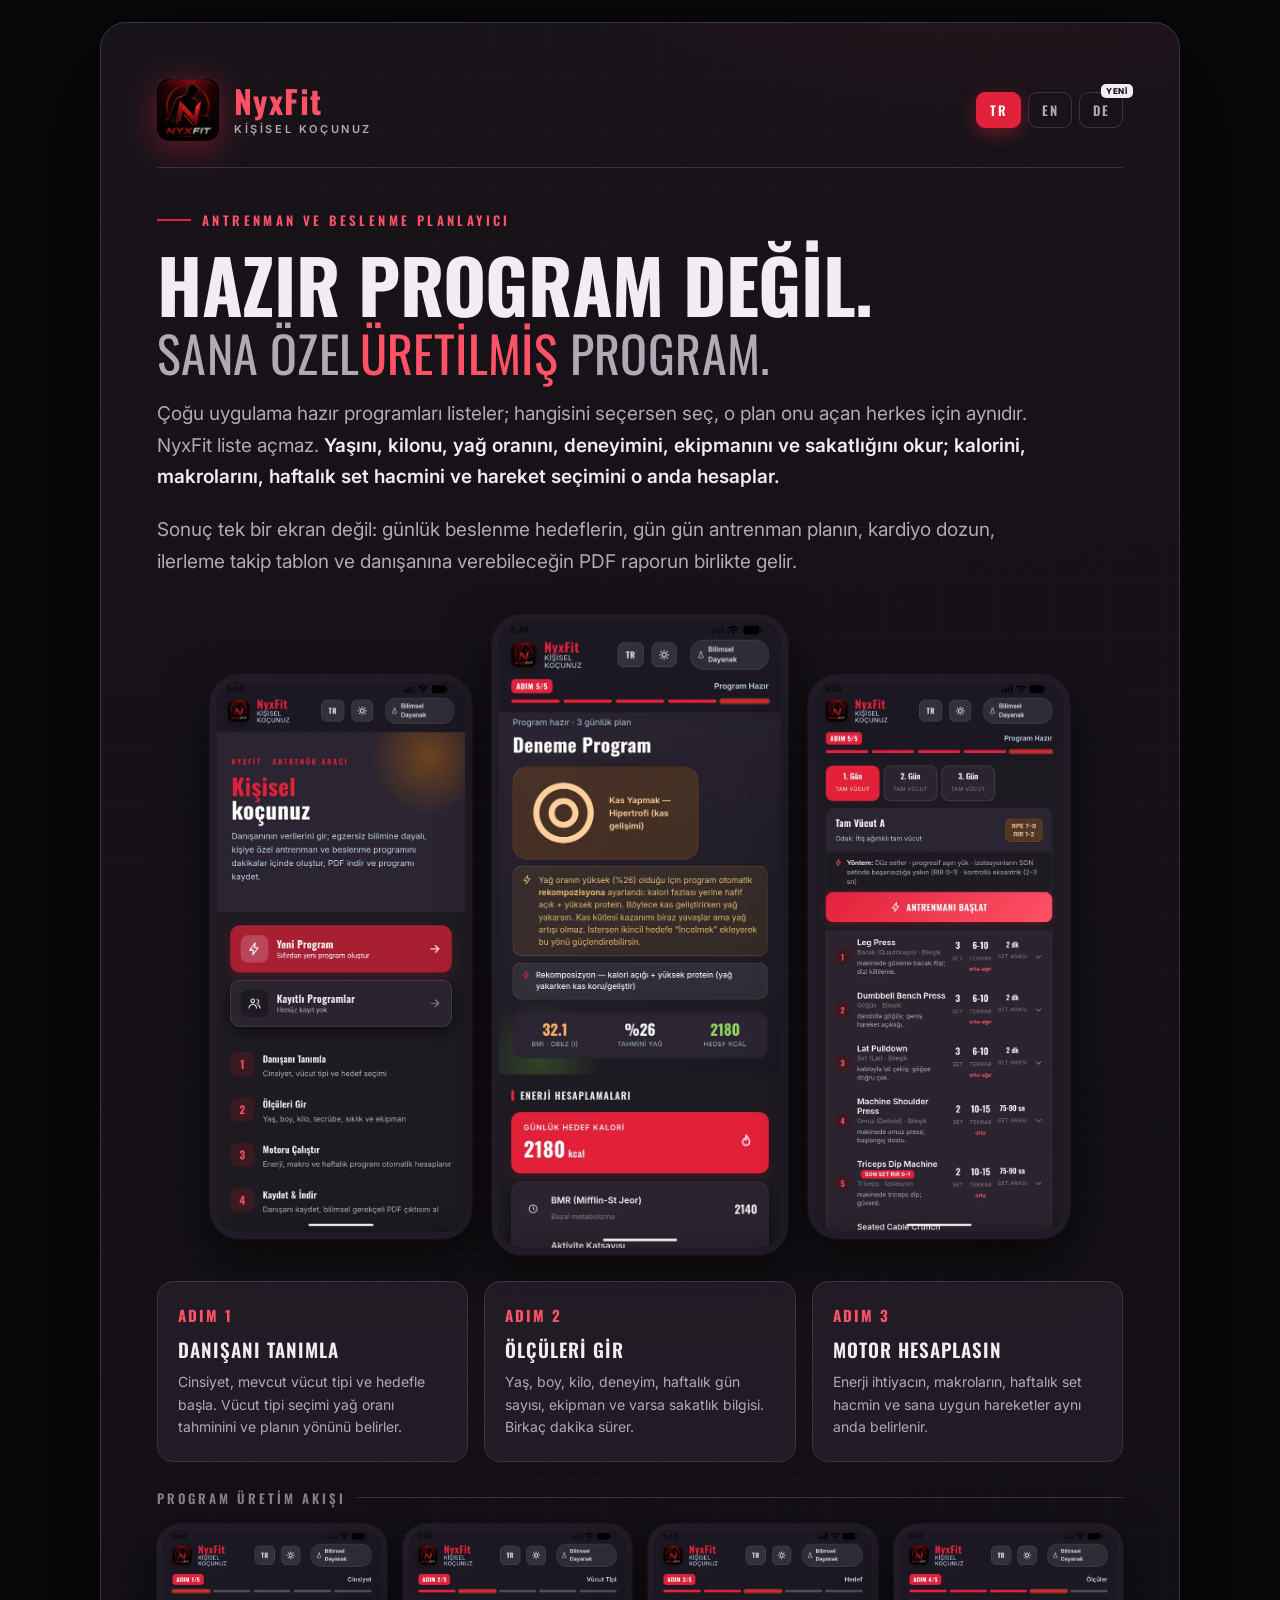
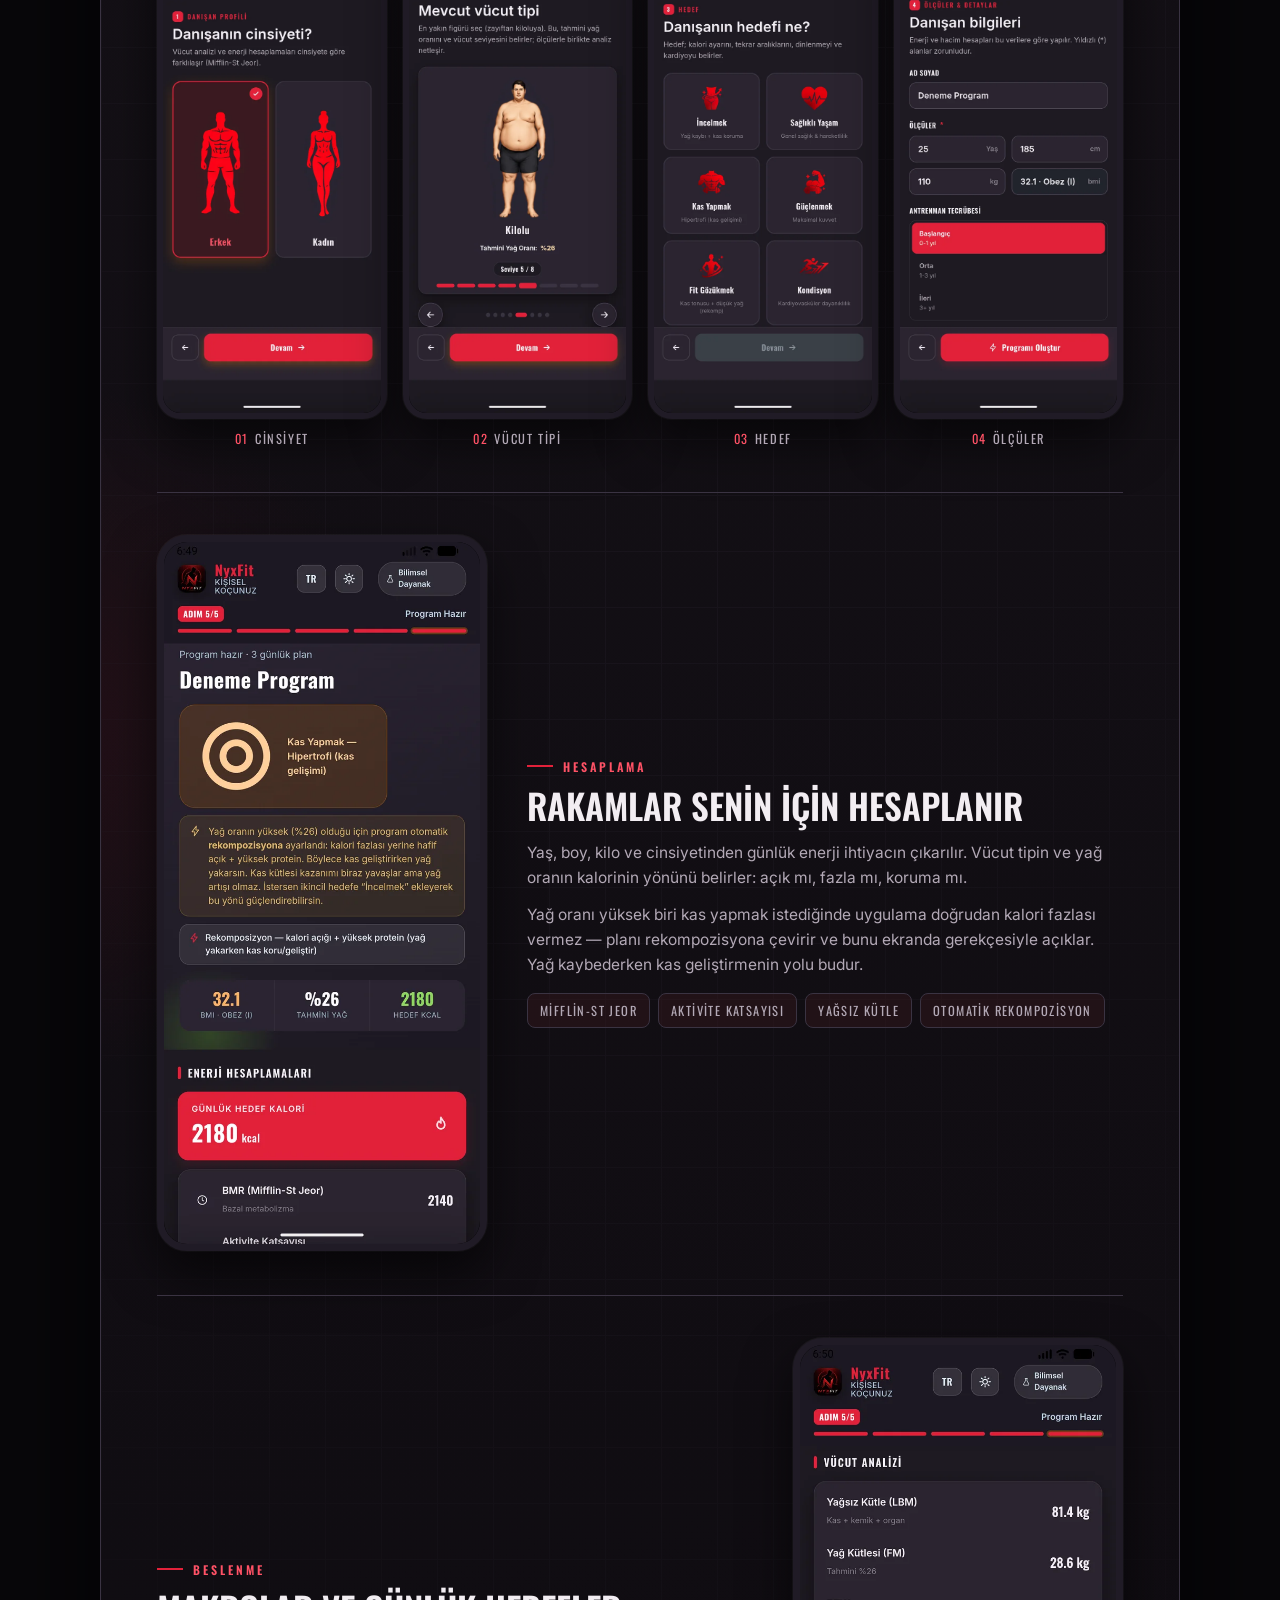
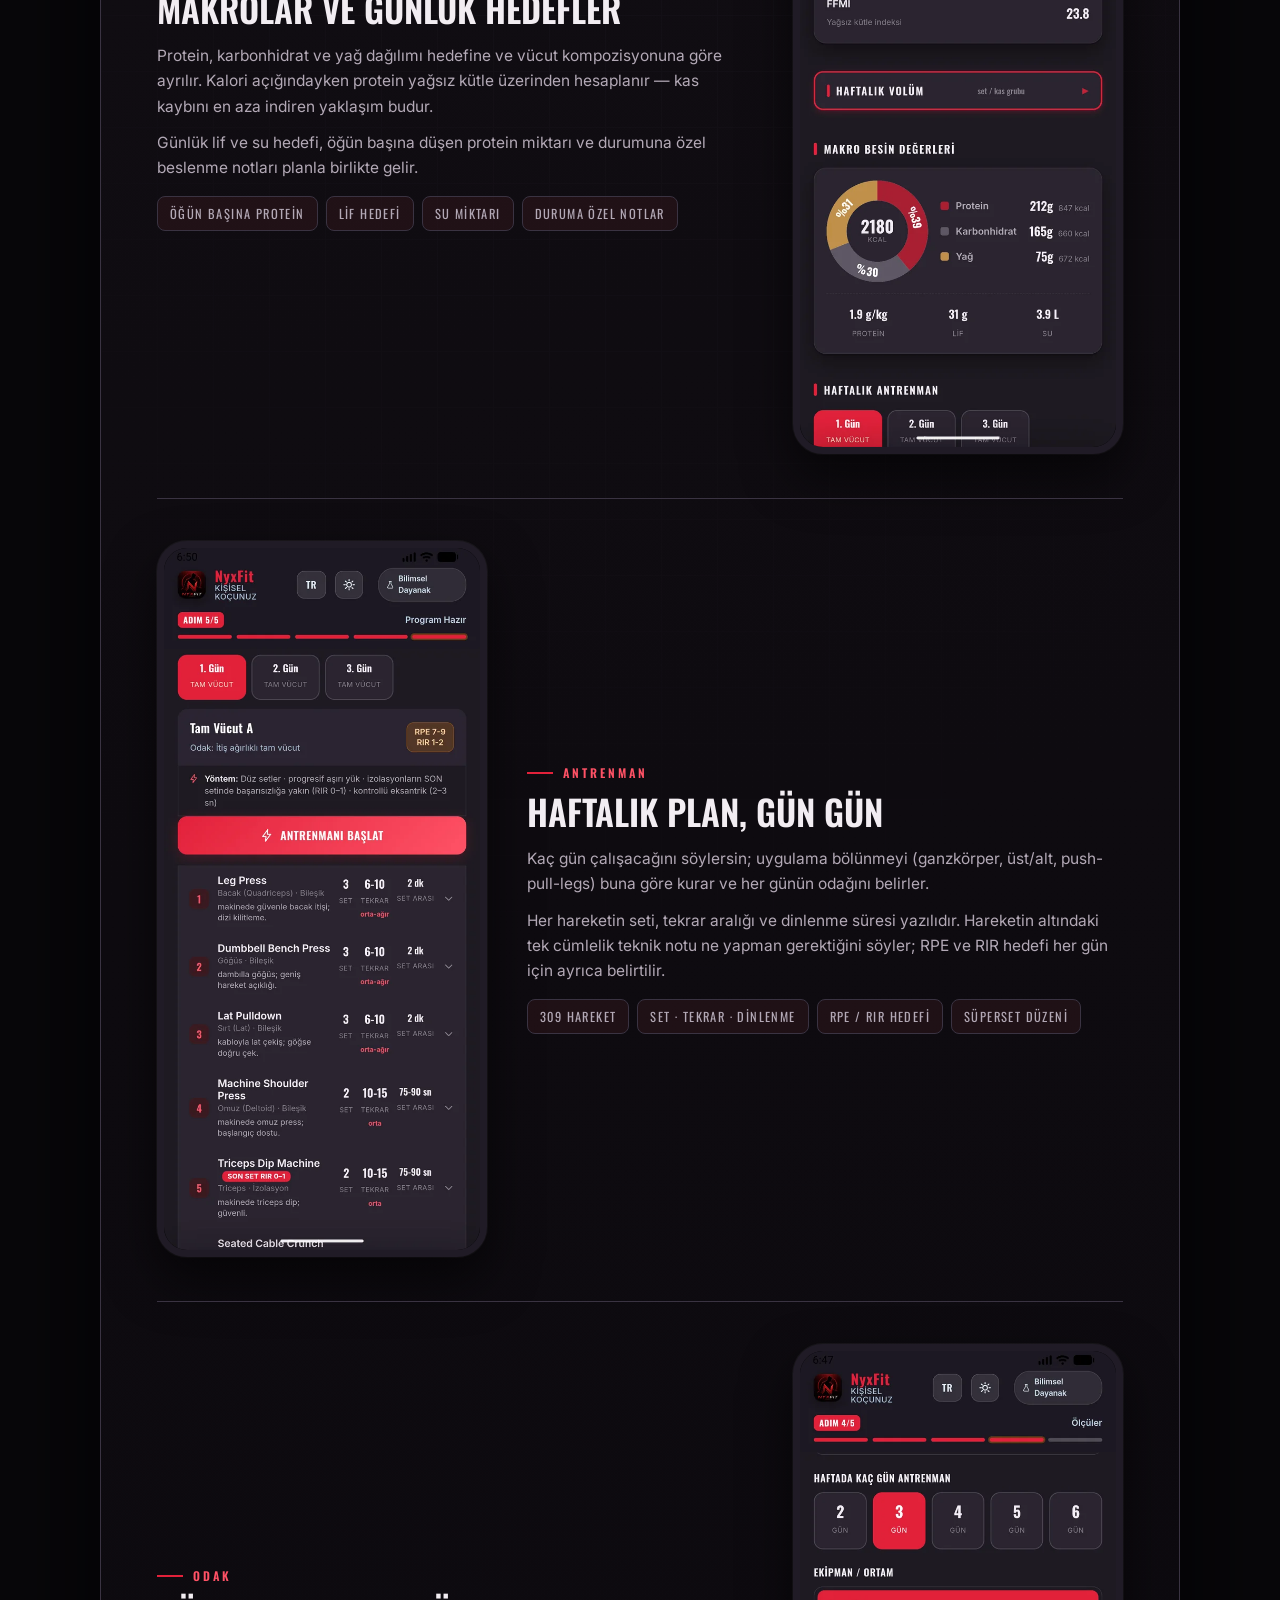
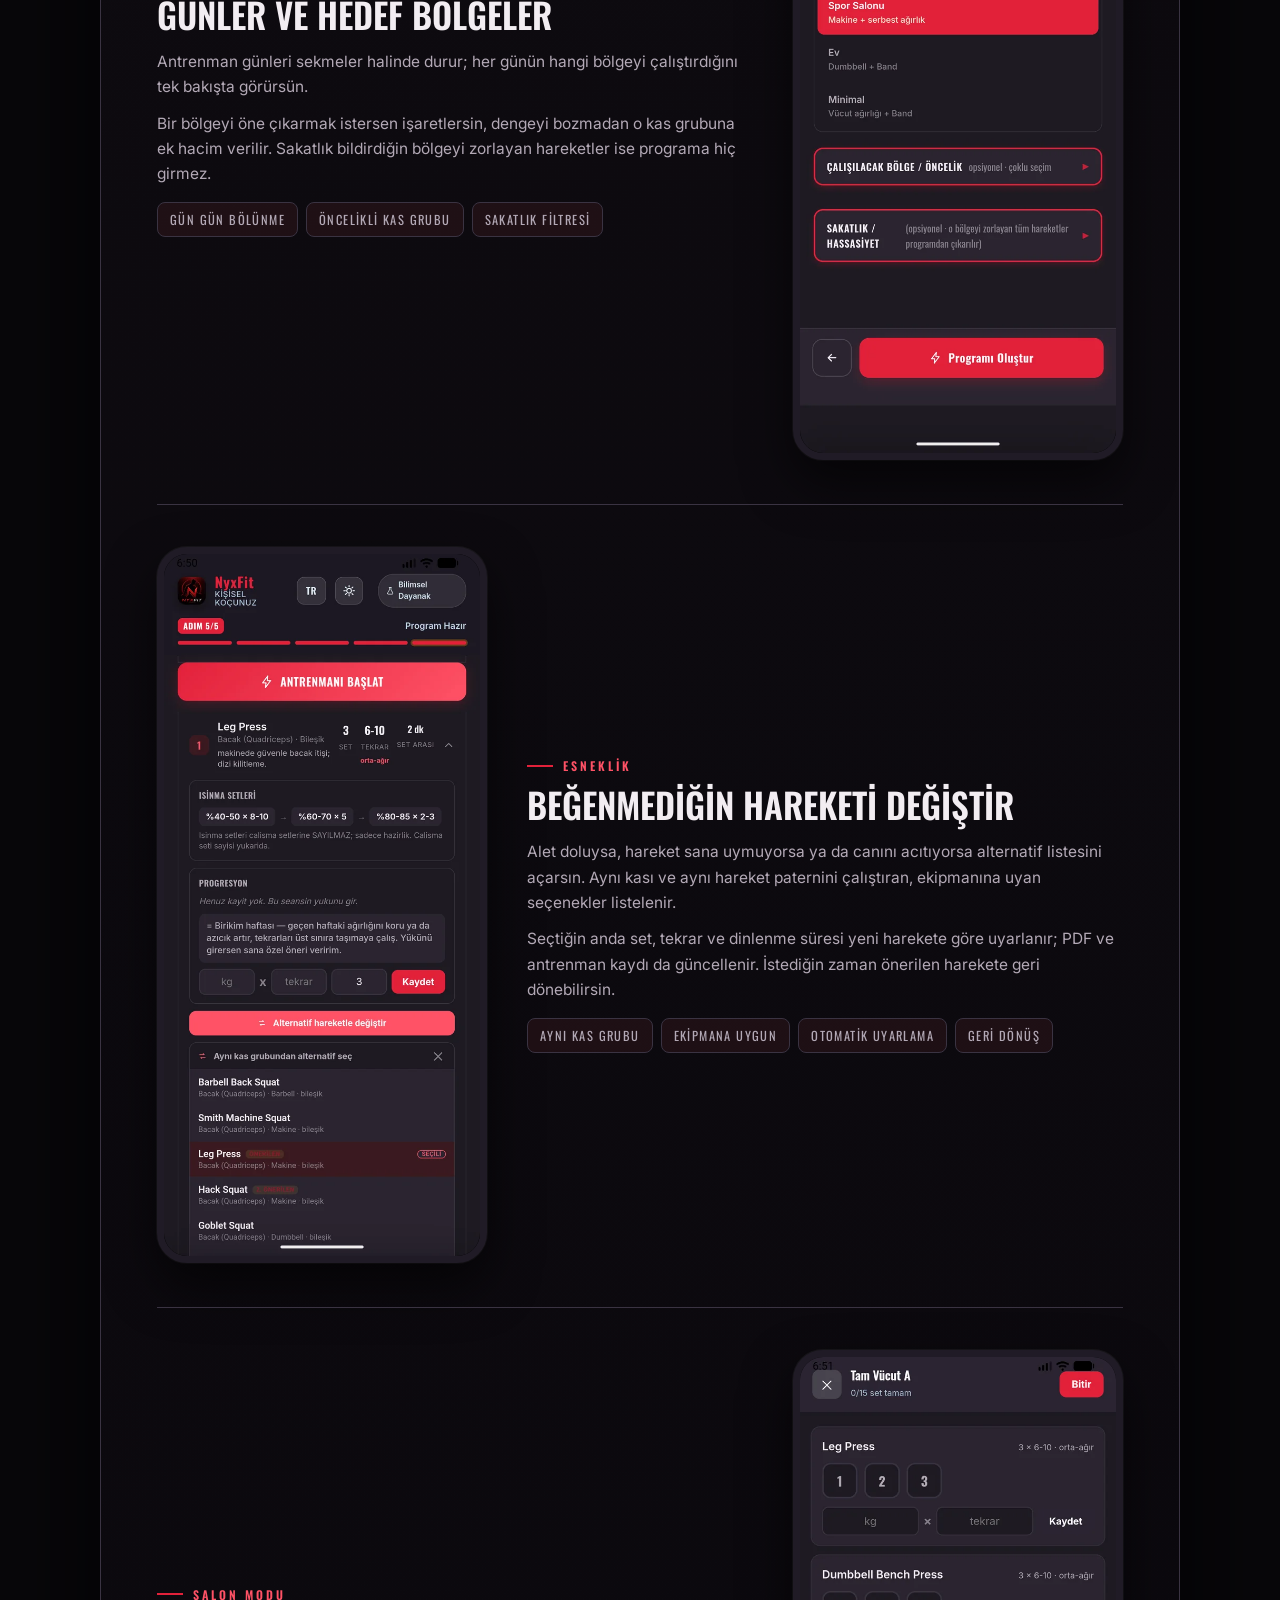
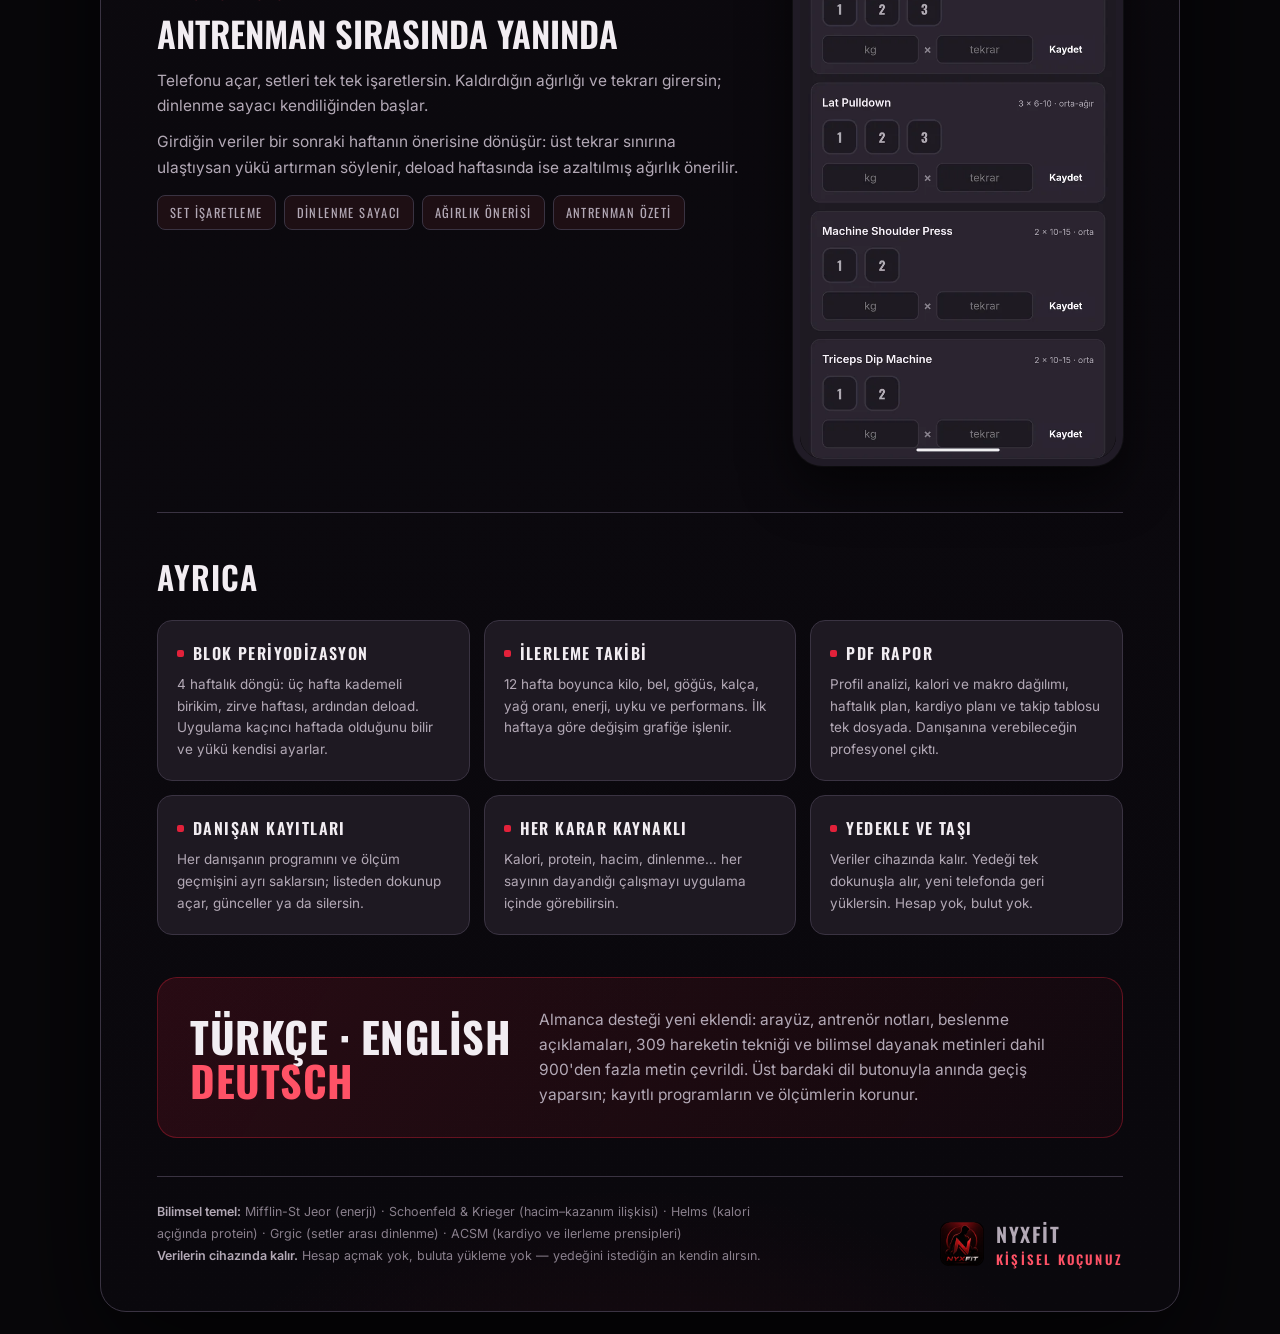
==== commit 26954221: "Update index.html" ====
--- a/index.html
+++ b/index.html
@@ -133,7 +133,7 @@
   </div>
 
   <div class="eyebrow">Antrenman ve beslenme planlayıcı</div>
-  <h1>Hazır program değil.<span class="thin">Sana <span class="hot">üretilmiş</span> program.</span></h1>
+  <h1>Hazır program değil.<span class="thin">Sana Özel<span class="hot">üretilmiş</span> program.</span></h1>
   <p class="lede">
     Çoğu uygulama hazır programları listeler; hangisini seçersen seç, o plan onu açan herkes için aynıdır.
     NyxFit liste açmaz. <b>Yaşını, kilonu, yağ oranını, deneyimini, ekipmanını ve sakatlığını okur;
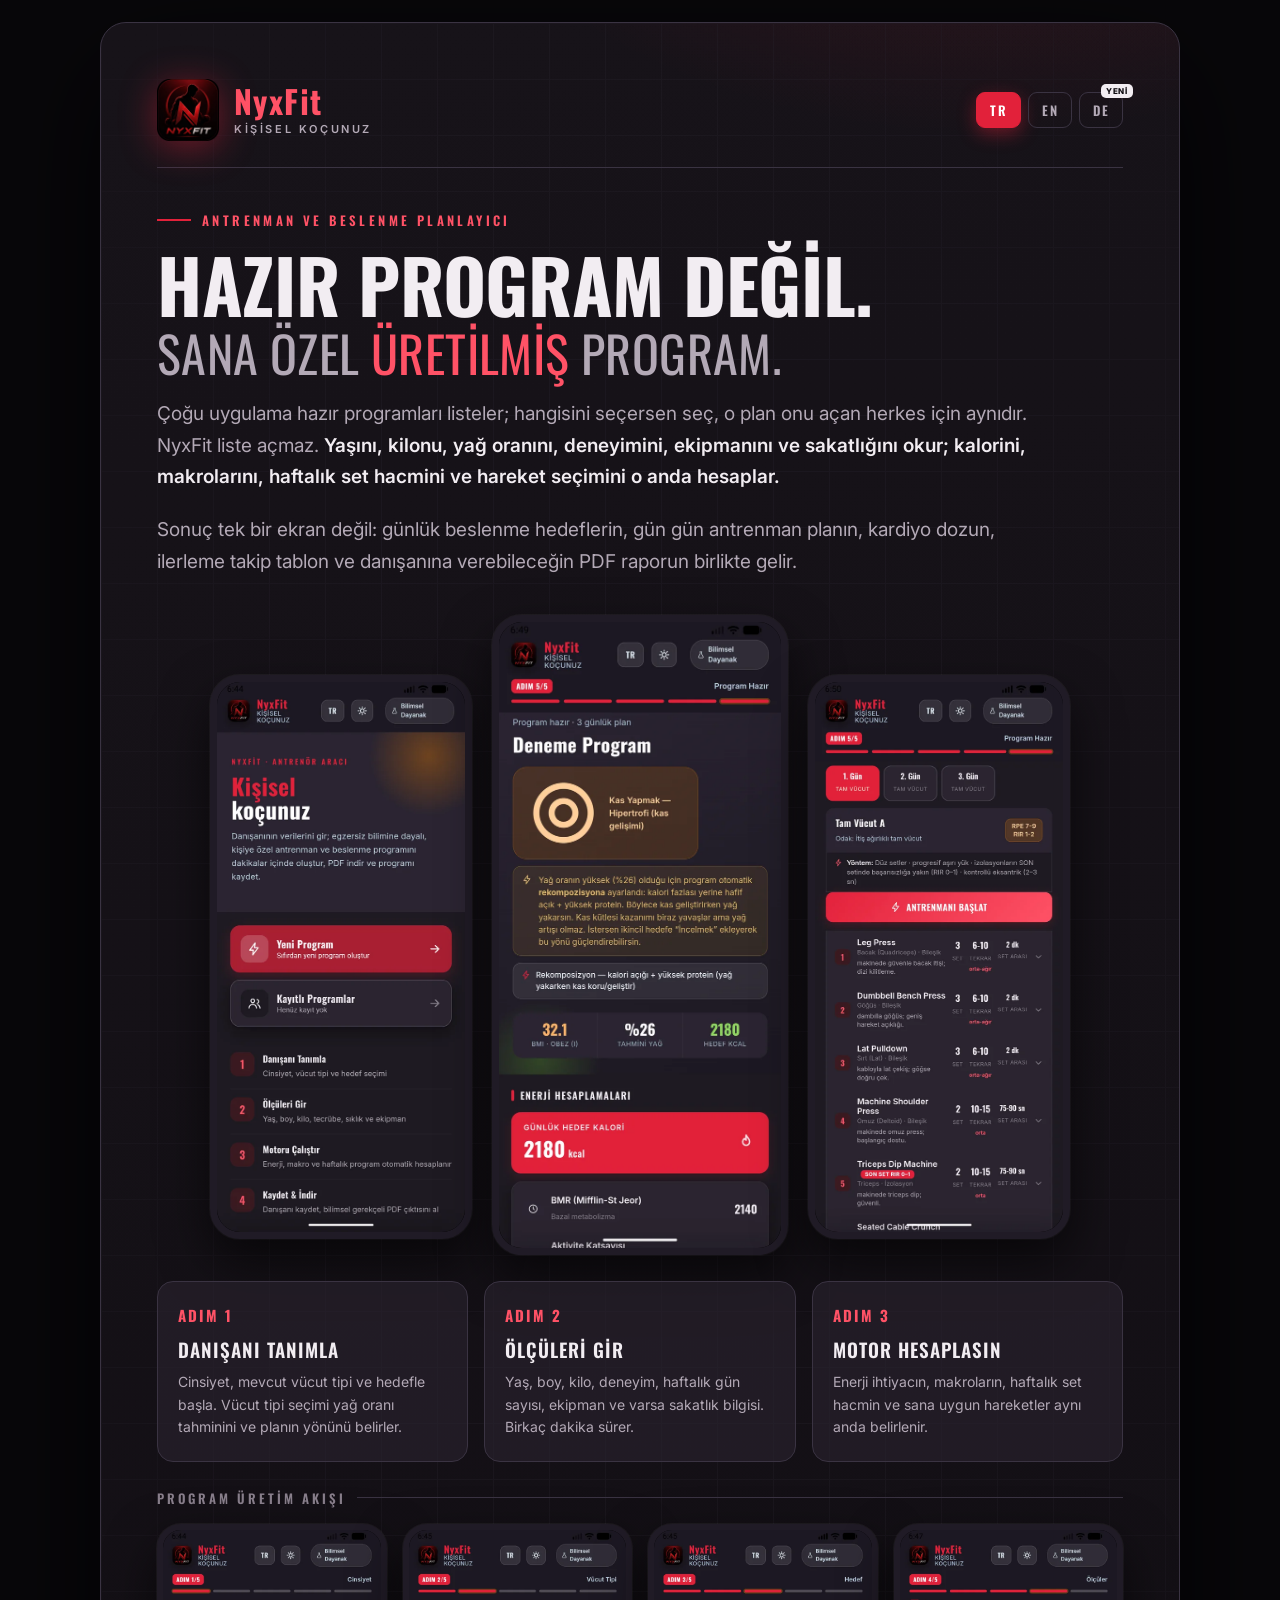
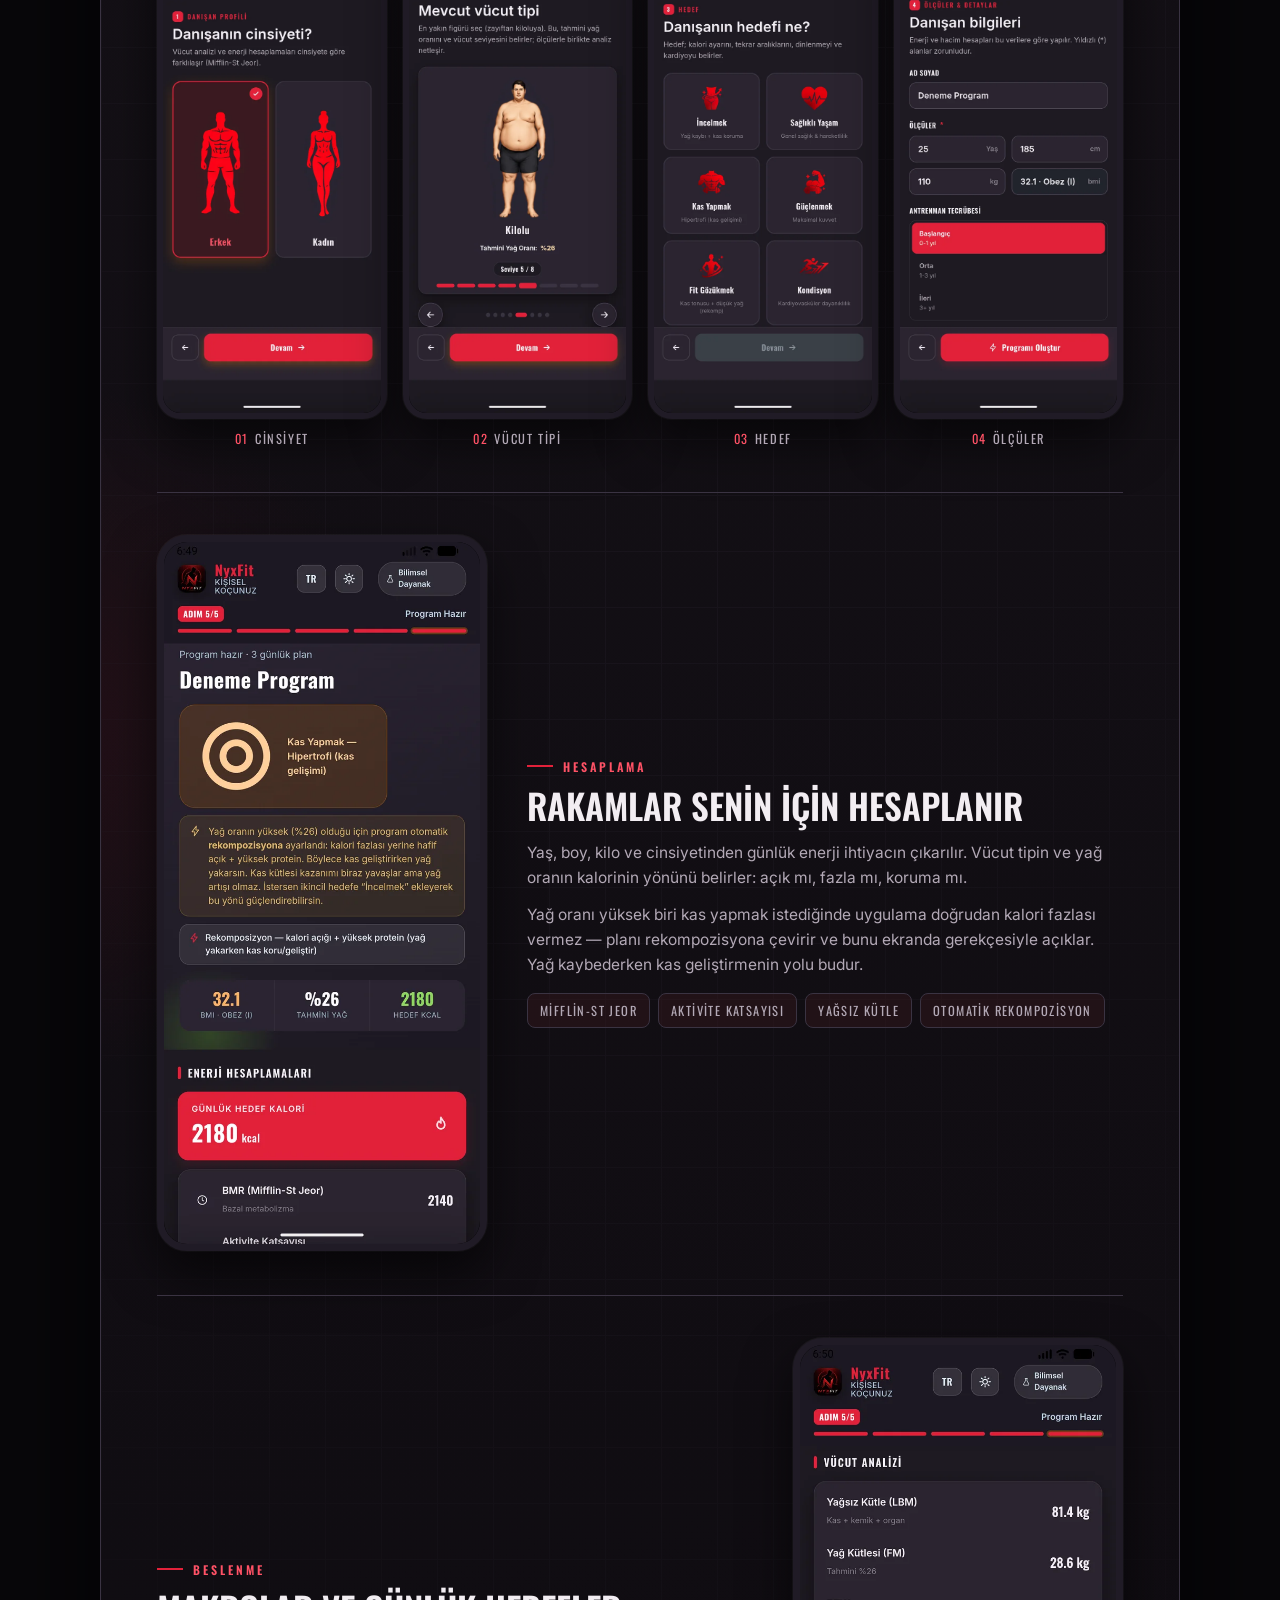
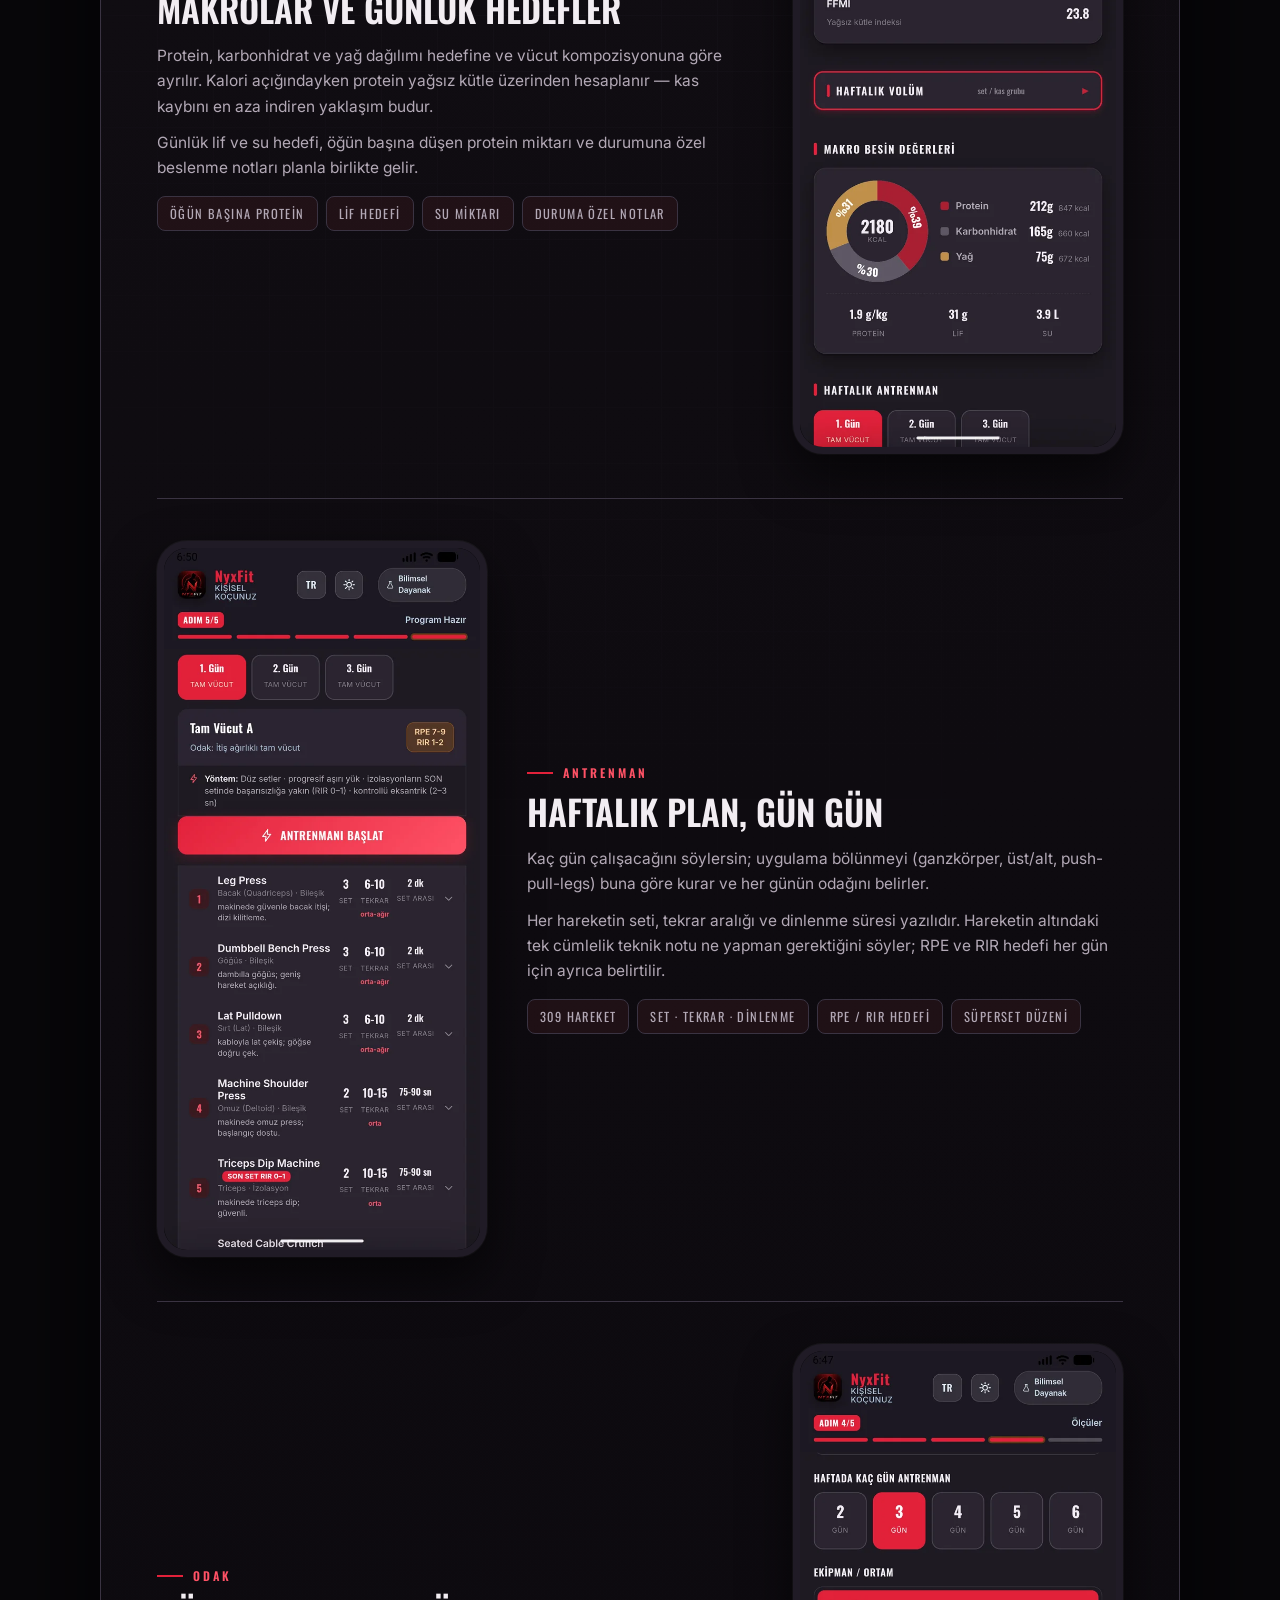
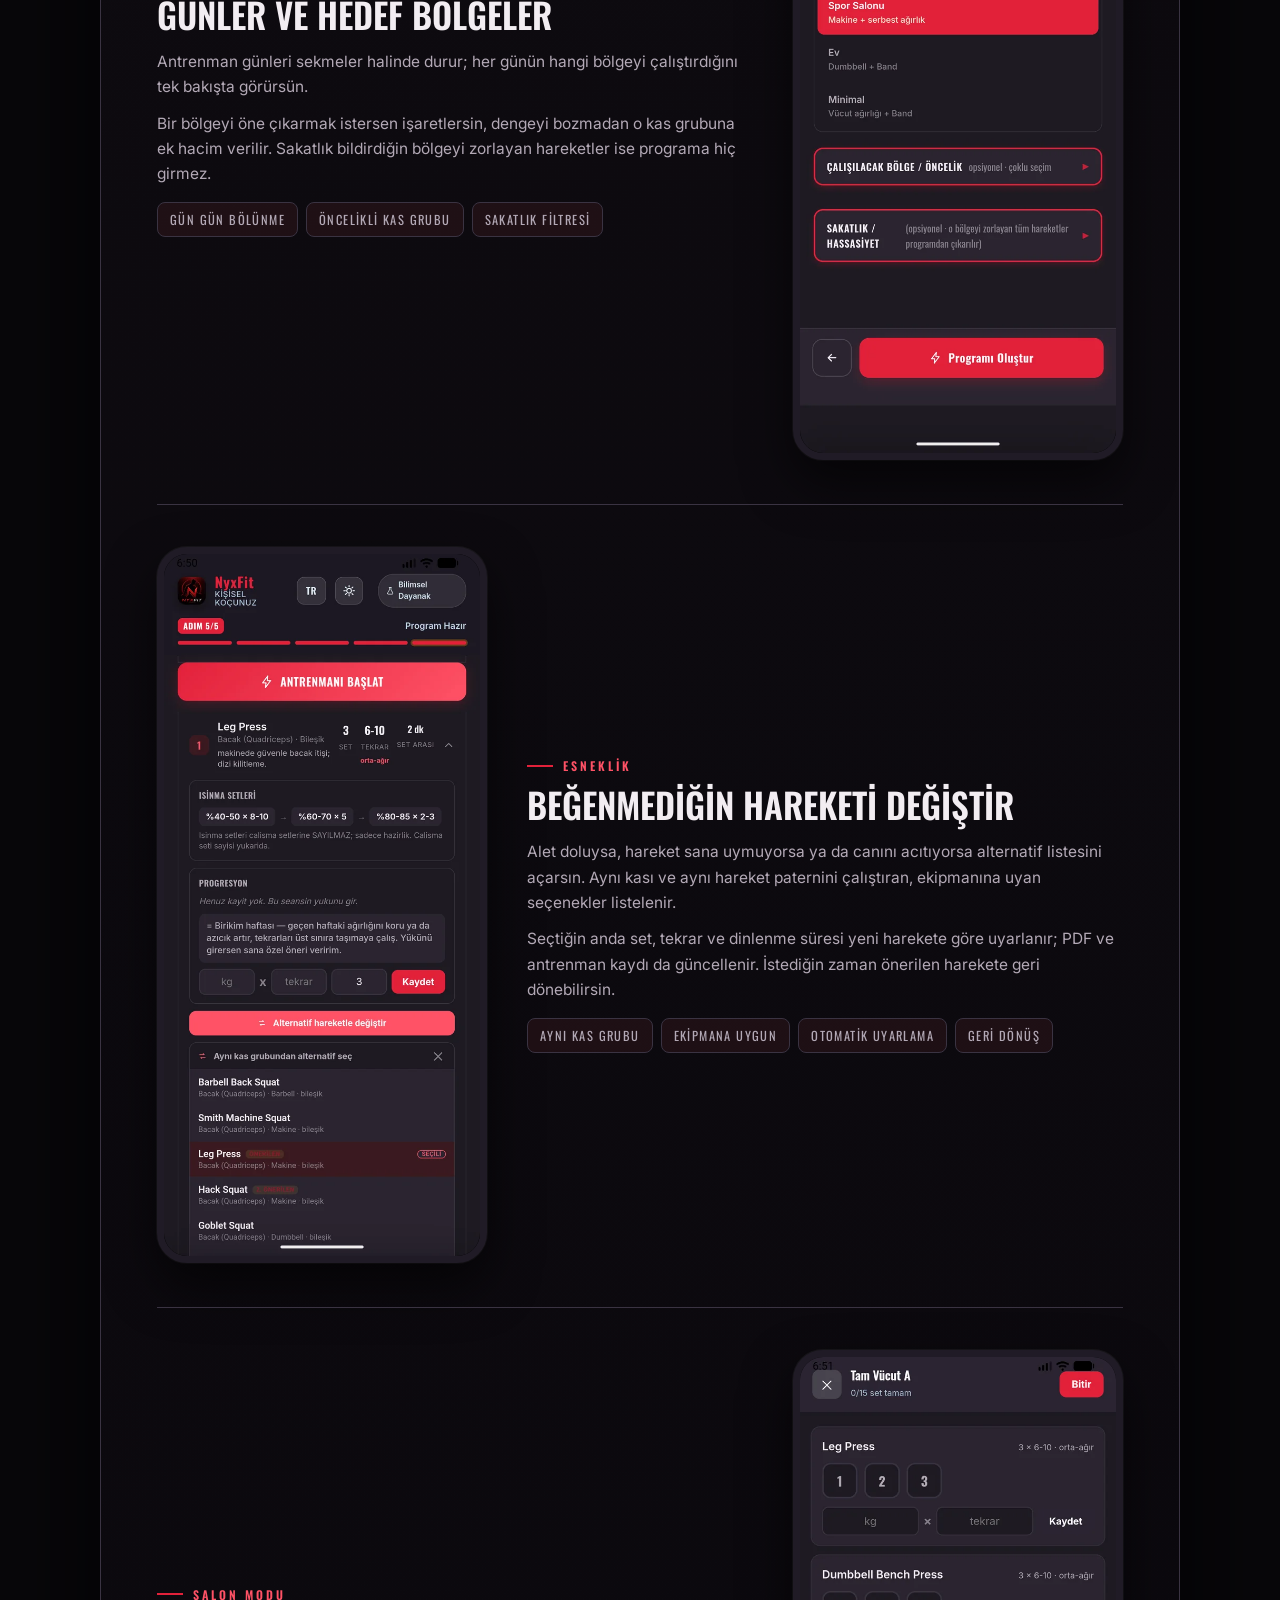
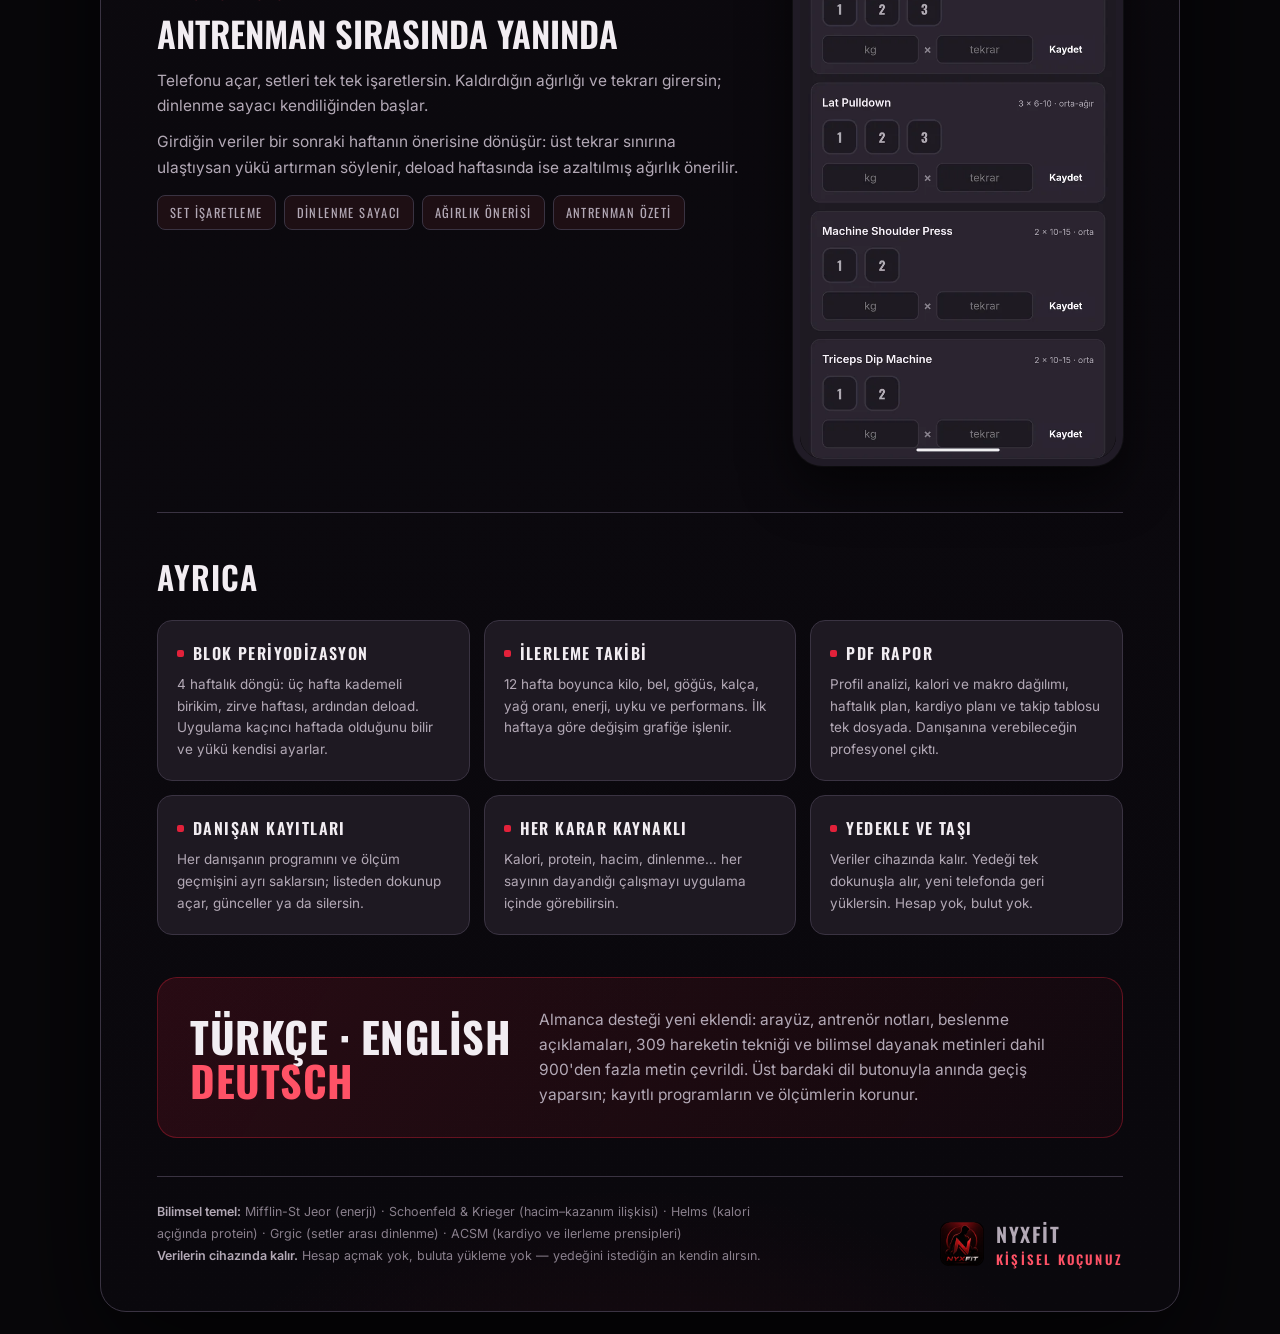
==== commit 7d9d447b: "Update and rename index(29).html to index.html" ====
--- a/index.html
+++ b/index.html
@@ -3,7 +3,31 @@
 <head>
 <meta charset="utf-8">
 <meta name="viewport" content="width=device-width,initial-scale=1">
-<title>NyxFit — Tanıtım</title>
+<title>NyxFit — Kişisel antrenman ve beslenme planlayıcı</title>
+<meta name="description" content="NyxFit hazır program listelemez. Yaşını, kilonu, yağ oranını, deneyimini ve ekipmanını okur; kalorini, makrolarını, haftalık set hacmini ve hareket seçimini senin için hesaplar.">
+<meta name="theme-color" content="#0e0b10">
+<link rel="icon" href="https://utkuozcn.github.io/NyxFit/logo.png">
+<link rel="apple-touch-icon" href="https://utkuozcn.github.io/NyxFit/logo.png">
+
+<!-- Link önizlemesi (WhatsApp, Twitter/X, Facebook, LinkedIn, Telegram, Discord) -->
+<meta property="og:type" content="website">
+<meta property="og:site_name" content="NyxFit">
+<meta property="og:locale" content="tr_TR">
+<meta property="og:url" content="https://utkuozcn.github.io/NyxFit/">
+<meta property="og:title" content="NyxFit — Kişisel Koçunuz">
+<meta property="og:description" content="Hazır program değil, sana özel üretilmiş program. Kişiye özel kalori, makro ve haftalık antrenman planı. Türkçe, İngilizce ve Almanca.">
+<meta property="og:image" content="https://utkuozcn.github.io/NyxFit/og-image.png">
+<meta property="og:image:secure_url" content="https://utkuozcn.github.io/NyxFit/og-image.png">
+<meta property="og:image:type" content="image/png">
+<meta property="og:image:width" content="1200">
+<meta property="og:image:height" content="630">
+<meta property="og:image:alt" content="NyxFit — Hazır program değil, sana özel üretilmiş program.">
+
+<meta name="twitter:card" content="summary_large_image">
+<meta name="twitter:title" content="NyxFit — Kişisel Koçunuz">
+<meta name="twitter:description" content="Hazır program değil, sana özel üretilmiş program. Kişiye özel kalori, makro ve haftalık antrenman planı.">
+<meta name="twitter:image" content="https://utkuozcn.github.io/NyxFit/og-image.png">
+<meta name="twitter:image:alt" content="NyxFit — Hazır program değil, sana özel üretilmiş program.">
 <link rel="preconnect" href="https://fonts.googleapis.com">
 <link rel="preconnect" href="https://fonts.gstatic.com" crossorigin>
 <link href="https://fonts.googleapis.com/css2?family=Oswald:wght@400;500;600;700&family=Inter:wght@400;500;600;700;800&display=swap" rel="stylesheet">
@@ -133,7 +157,7 @@
   </div>
 
   <div class="eyebrow">Antrenman ve beslenme planlayıcı</div>
-  <h1>Hazır program değil.<span class="thin">Sana Özel<span class="hot">üretilmiş</span> program.</span></h1>
+  <h1>Hazır program değil.<span class="thin">sana özel <span class="hot">üretilmiş</span> program.</span></h1>
   <p class="lede">
     Çoğu uygulama hazır programları listeler; hangisini seçersen seç, o plan onu açan herkes için aynıdır.
     NyxFit liste açmaz. <b>Yaşını, kilonu, yağ oranını, deneyimini, ekipmanını ve sakatlığını okur;
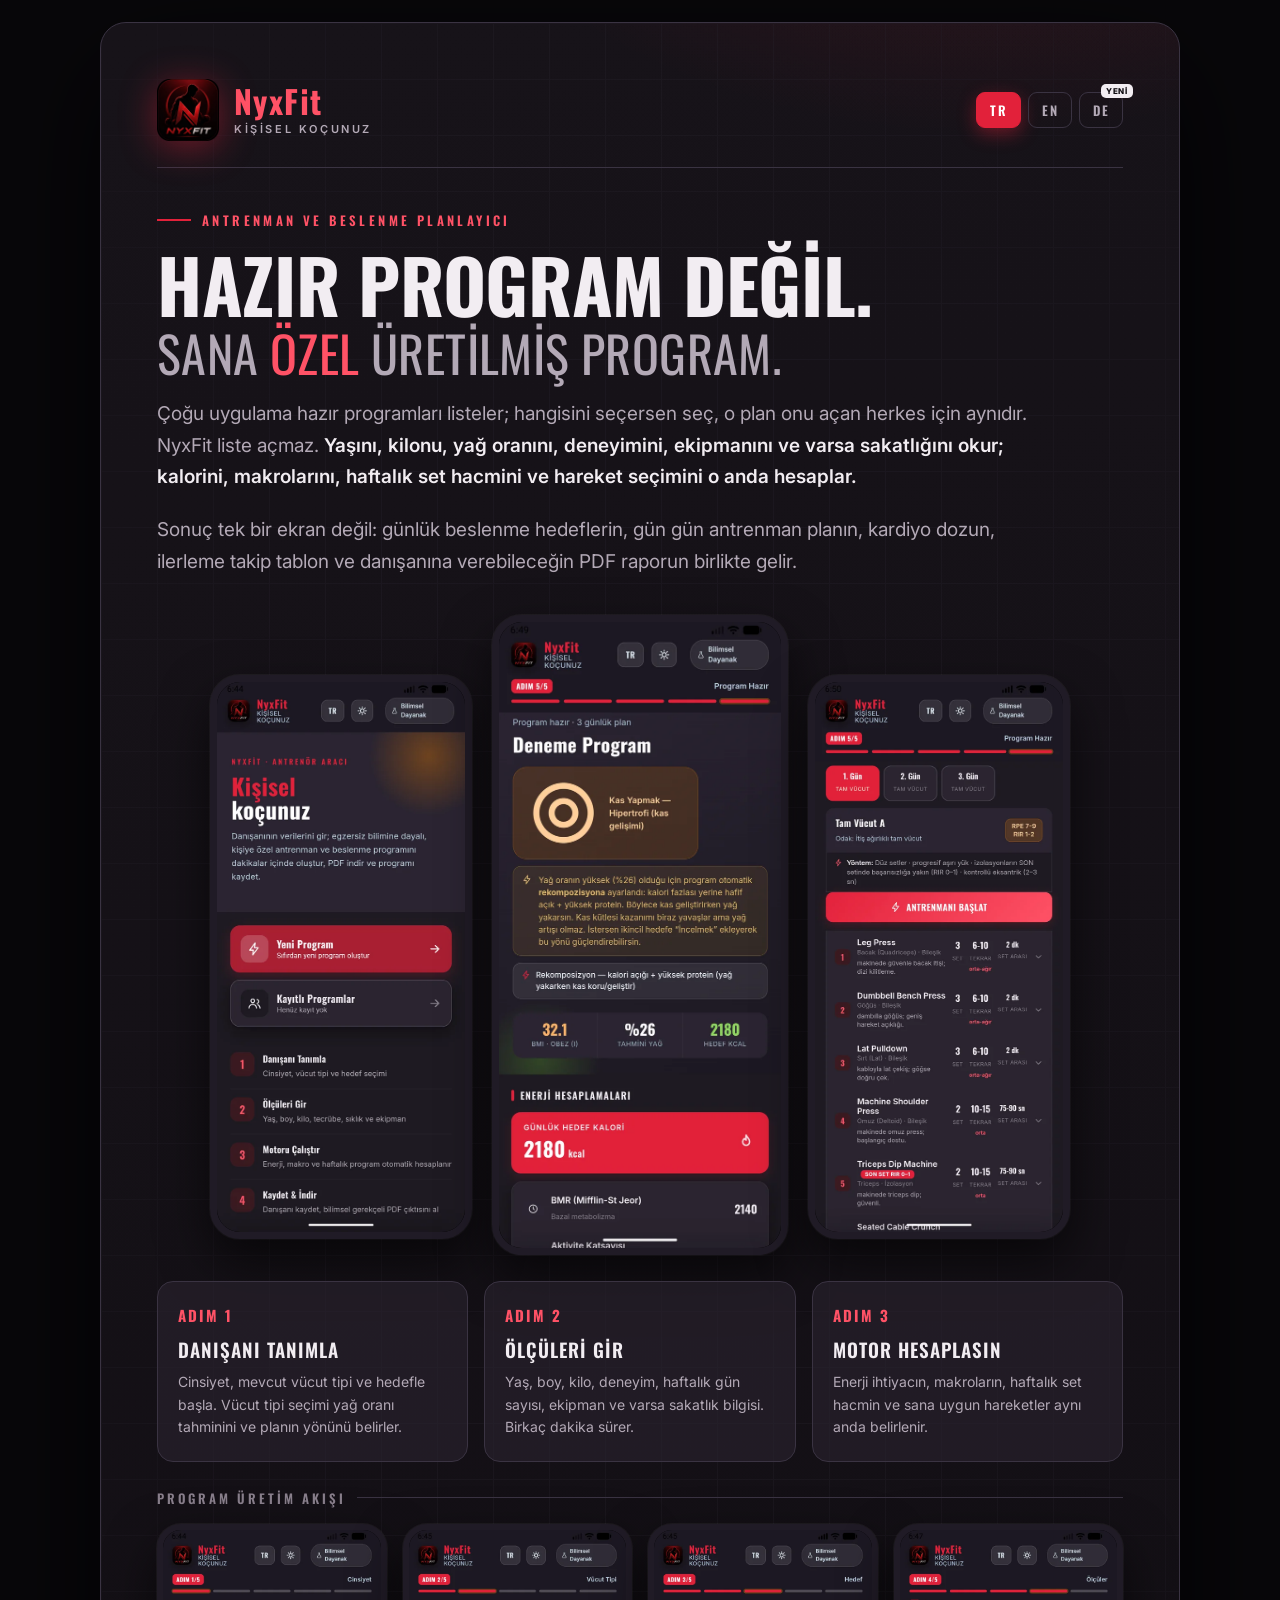
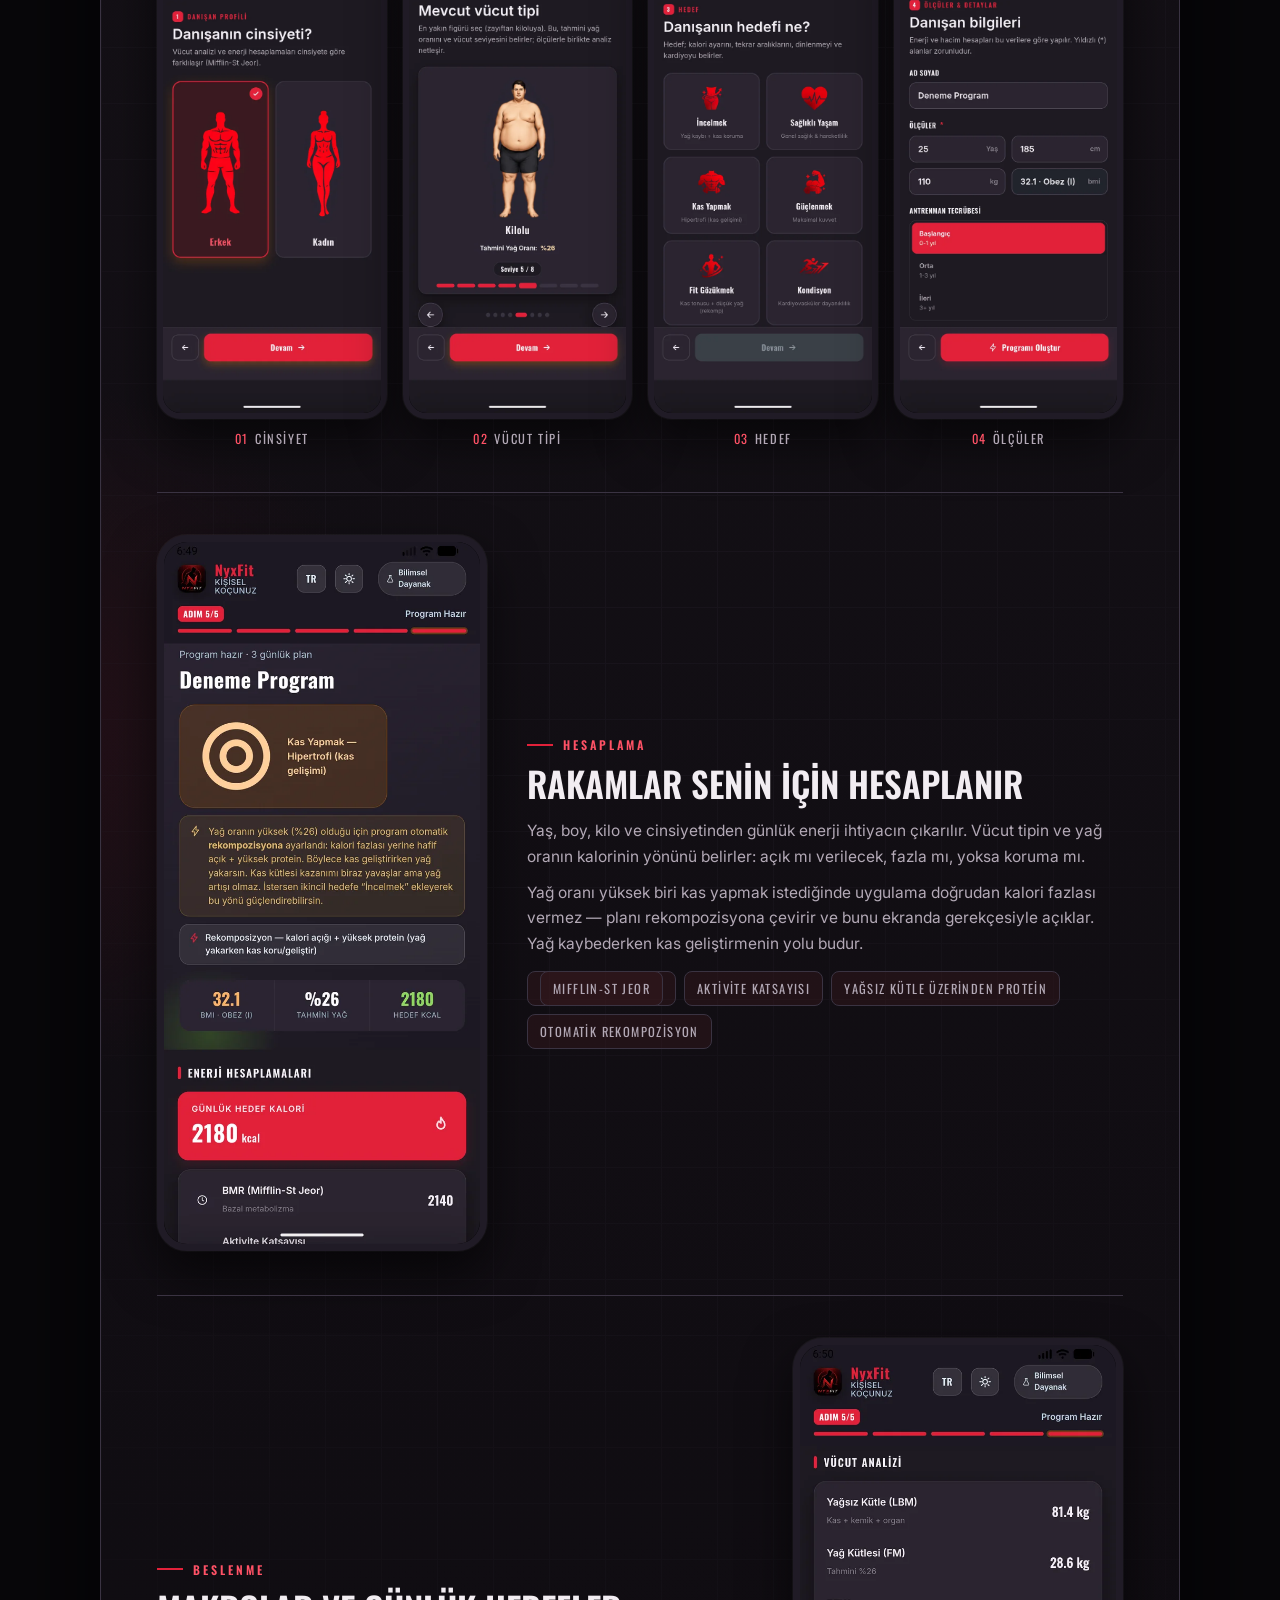
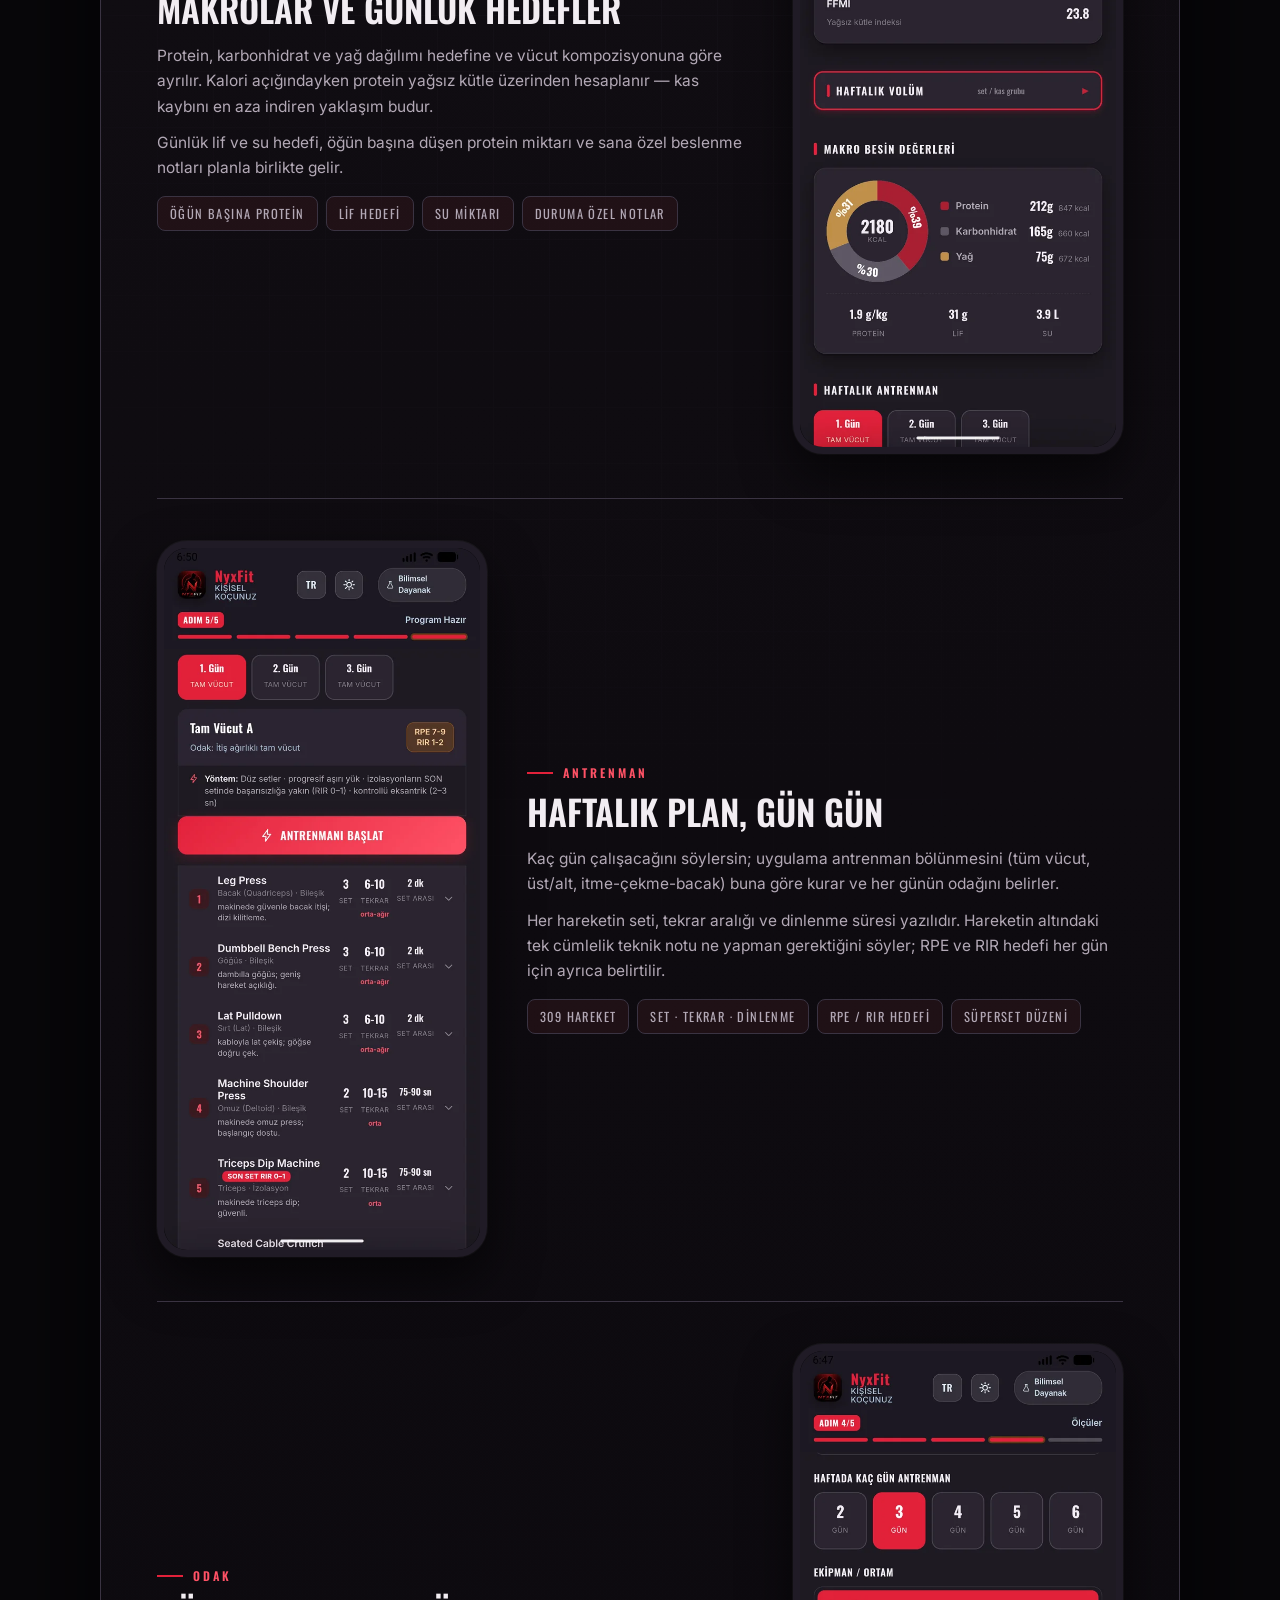
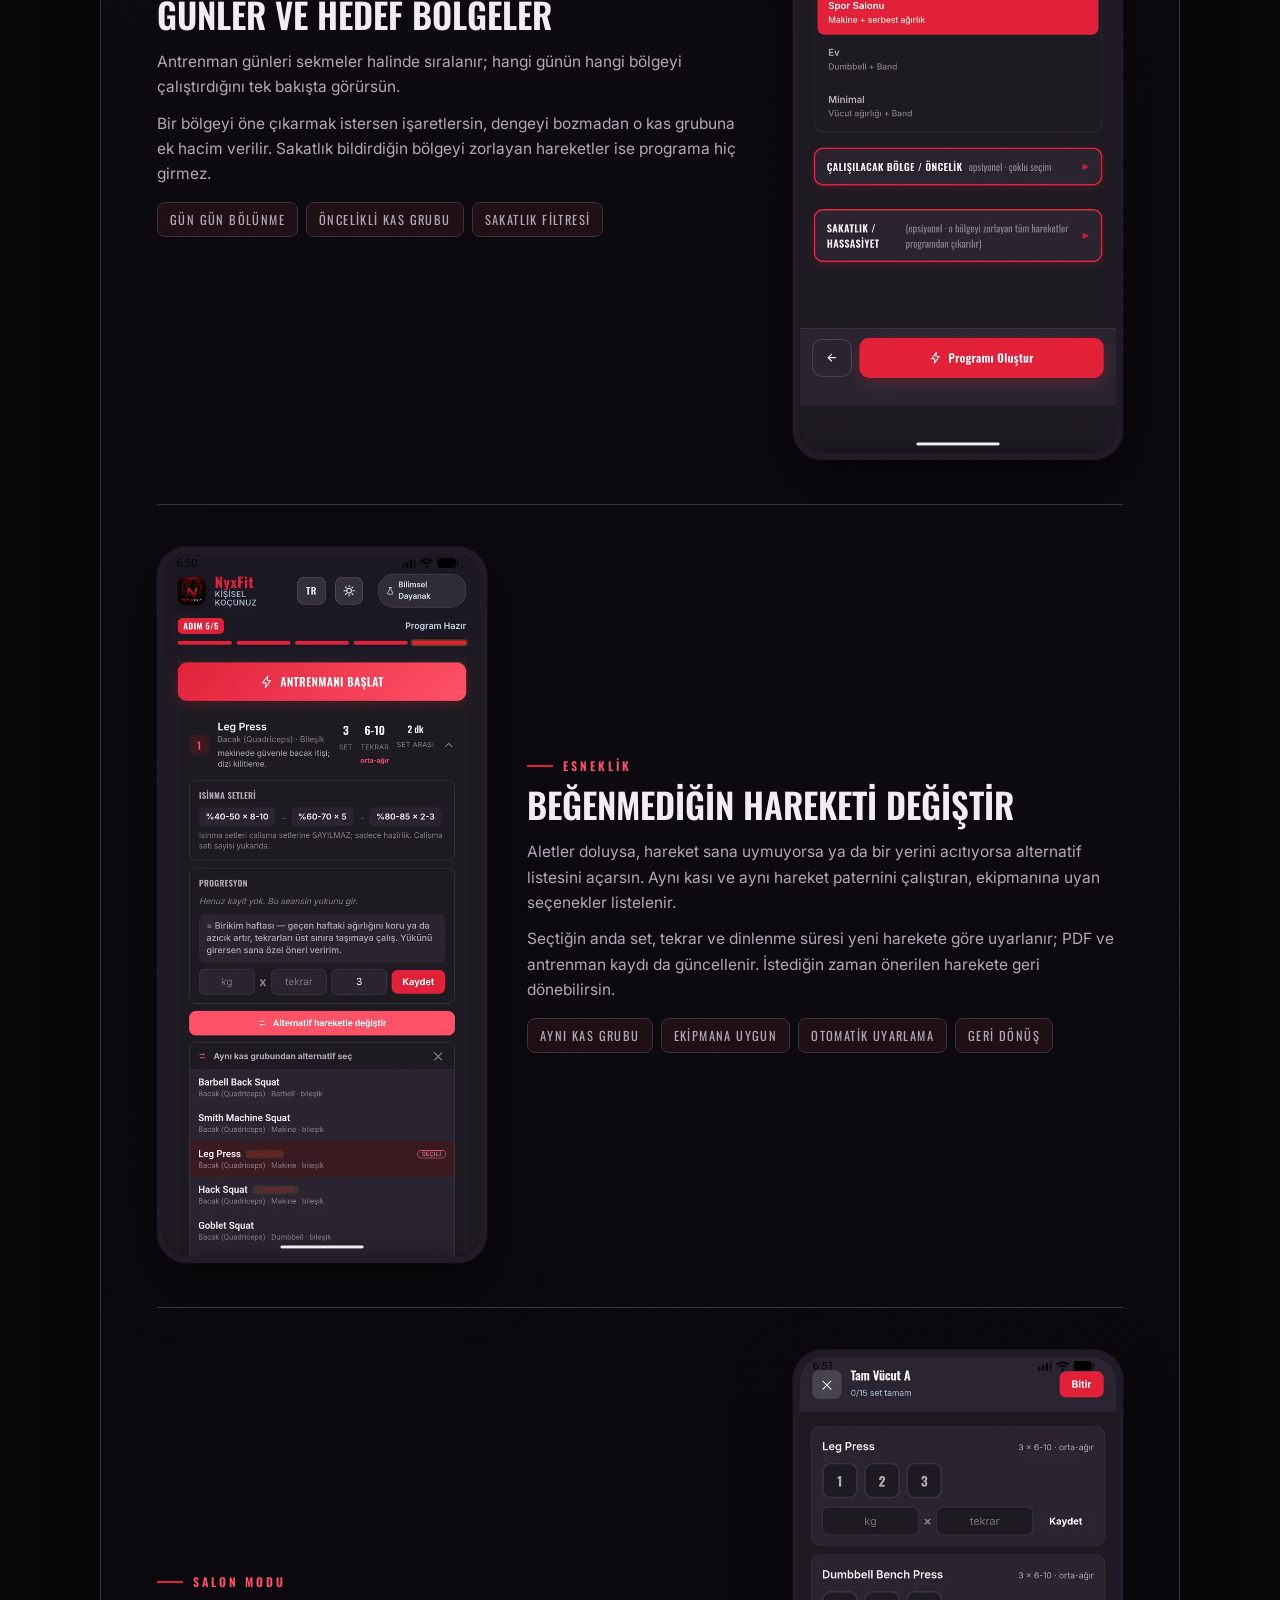
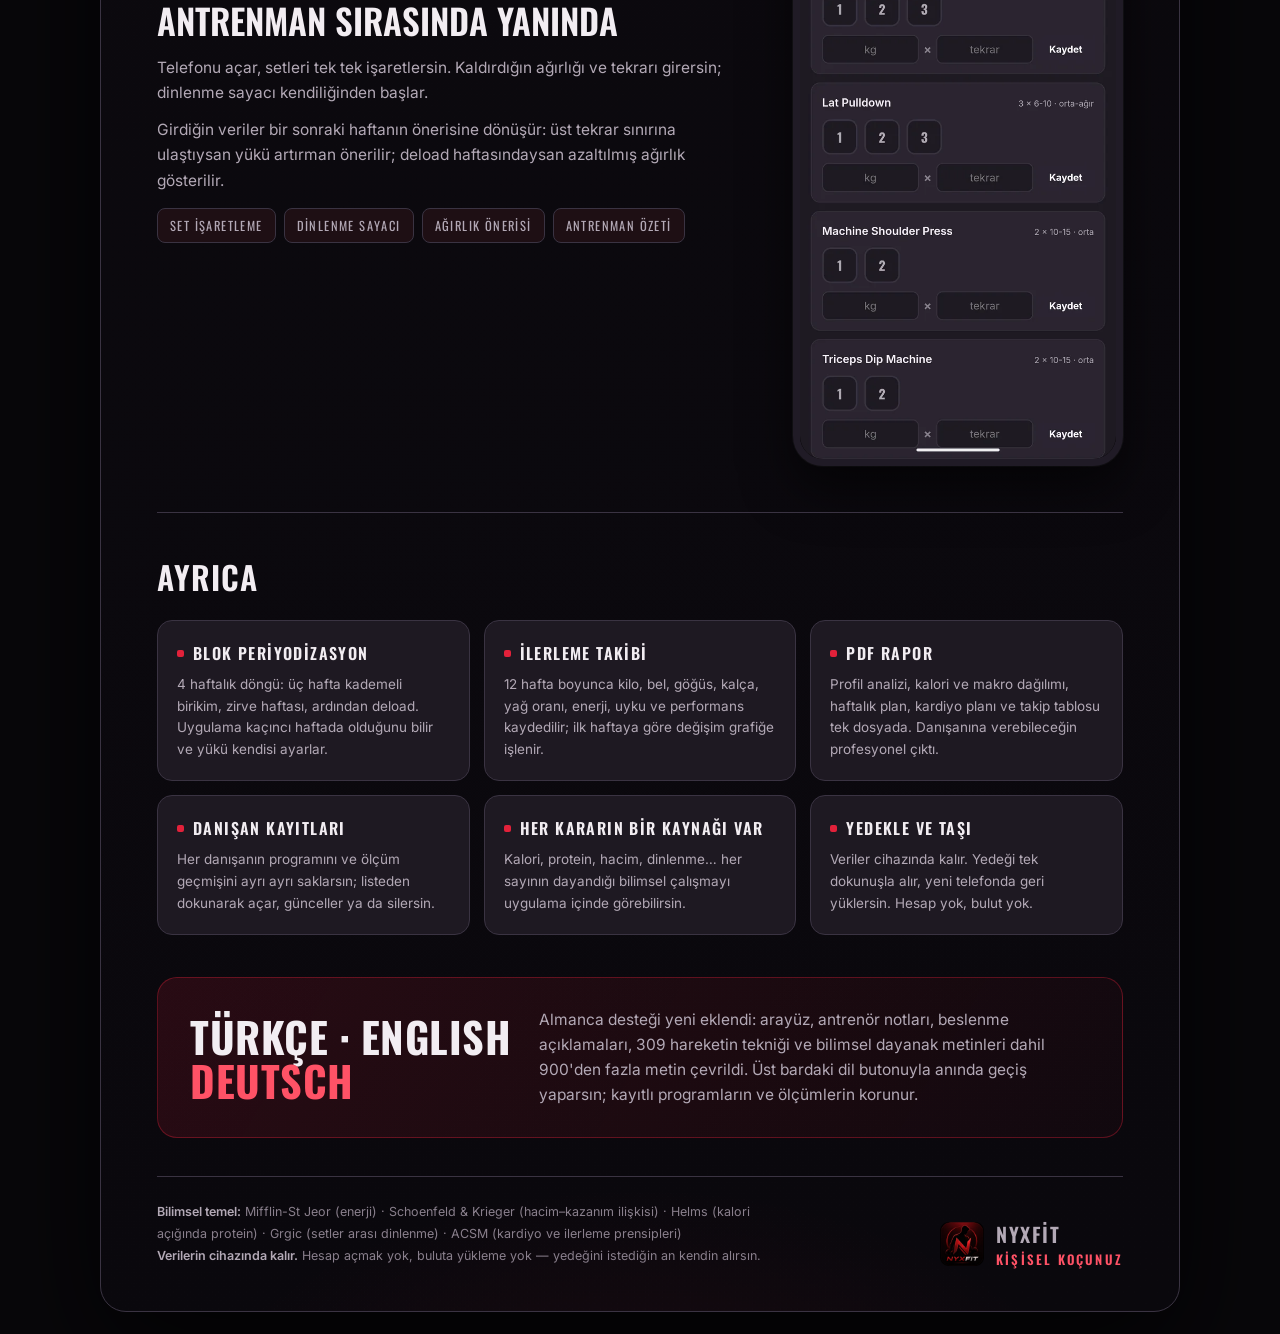
==== commit 47515507: "Update index.html" ====
--- a/index.html
+++ b/index.html
@@ -9,7 +9,7 @@
 <link rel="icon" href="https://utkuozcn.github.io/NyxFit/logo.png">
 <link rel="apple-touch-icon" href="https://utkuozcn.github.io/NyxFit/logo.png">
 
-<!-- Link önizlemesi (WhatsApp, Twitter/X, Facebook, LinkedIn, Telegram, Discord) -->
+<!-- Link önizlemesi -->
 <meta property="og:type" content="website">
 <meta property="og:site_name" content="NyxFit">
 <meta property="og:locale" content="tr_TR">
@@ -157,10 +157,10 @@
   </div>
 
   <div class="eyebrow">Antrenman ve beslenme planlayıcı</div>
-  <h1>Hazır program değil.<span class="thin">sana özel <span class="hot">üretilmiş</span> program.</span></h1>
+  <h1>Hazır program değil.<span class="thin">Sana <span class="hot">özel</span> üretilmiş program.</span></h1>
   <p class="lede">
     Çoğu uygulama hazır programları listeler; hangisini seçersen seç, o plan onu açan herkes için aynıdır.
-    NyxFit liste açmaz. <b>Yaşını, kilonu, yağ oranını, deneyimini, ekipmanını ve sakatlığını okur;
+    NyxFit liste açmaz. <b>Yaşını, kilonu, yağ oranını, deneyimini, ekipmanını ve varsa sakatlığını okur;
     kalorini, makrolarını, haftalık set hacmini ve hareket seçimini o anda hesaplar.</b>
   </p>
   <p class="lede">
@@ -196,8 +196,8 @@
       <div class="copy">
         <div class="label">Hesaplama</div>
         <h2>Rakamlar senin için hesaplanır</h2>
-        <p>Yaş, boy, kilo ve cinsiyetinden günlük enerji ihtiyacın çıkarılır. Vücut tipin ve yağ oranın kalorinin yönünü belirler: açık mı, fazla mı, koruma mı.</p><p>Yağ oranı yüksek biri kas yapmak istediğinde uygulama doğrudan kalori fazlası vermez — planı rekompozisyona çevirir ve bunu ekranda gerekçesiyle açıklar. Yağ kaybederken kas geliştirmenin yolu budur.</p>
-        <div class="chips"><span>Mifflin-St Jeor</span><span>Aktivite katsayısı</span><span>Yağsız kütle</span><span>Otomatik rekompozisyon</span></div>
+        <p>Yaş, boy, kilo ve cinsiyetinden günlük enerji ihtiyacın çıkarılır. Vücut tipin ve yağ oranın kalorinin yönünü belirler: açık mı verilecek, fazla mı, yoksa koruma mı.</p><p>Yağ oranı yüksek biri kas yapmak istediğinde uygulama doğrudan kalori fazlası vermez — planı rekompozisyona çevirir ve bunu ekranda gerekçesiyle açıklar. Yağ kaybederken kas geliştirmenin yolu budur.</p>
+        <div class="chips"><span><span lang="en">Mifflin-St Jeor</span></span><span>Aktivite katsayısı</span><span>Yağsız kütle üzerinden protein</span><span>Otomatik rekompozisyon</span></div>
       </div>
     </section>
     <section class="feat rev">
@@ -205,7 +205,7 @@
       <div class="copy">
         <div class="label">Beslenme</div>
         <h2>Makrolar ve günlük hedefler</h2>
-        <p>Protein, karbonhidrat ve yağ dağılımı hedefine ve vücut kompozisyonuna göre ayrılır. Kalori açığındayken protein yağsız kütle üzerinden hesaplanır — kas kaybını en aza indiren yaklaşım budur.</p><p>Günlük lif ve su hedefi, öğün başına düşen protein miktarı ve durumuna özel beslenme notları planla birlikte gelir.</p>
+        <p>Protein, karbonhidrat ve yağ dağılımı hedefine ve vücut kompozisyonuna göre ayrılır. Kalori açığındayken protein yağsız kütle üzerinden hesaplanır — kas kaybını en aza indiren yaklaşım budur.</p><p>Günlük lif ve su hedefi, öğün başına düşen protein miktarı ve sana özel beslenme notları planla birlikte gelir.</p>
         <div class="chips"><span>Öğün başına protein</span><span>Lif hedefi</span><span>Su miktarı</span><span>Duruma özel notlar</span></div>
       </div>
     </section>
@@ -214,7 +214,7 @@
       <div class="copy">
         <div class="label">Antrenman</div>
         <h2>Haftalık plan, gün gün</h2>
-        <p>Kaç gün çalışacağını söylersin; uygulama bölünmeyi (ganzkörper, üst/alt, push-pull-legs) buna göre kurar ve her günün odağını belirler.</p><p>Her hareketin seti, tekrar aralığı ve dinlenme süresi yazılıdır. Hareketin altındaki tek cümlelik teknik notu ne yapman gerektiğini söyler; RPE ve RIR hedefi her gün için ayrıca belirtilir.</p>
+        <p>Kaç gün çalışacağını söylersin; uygulama antrenman bölünmesini (tüm vücut, üst/alt, itme-çekme-bacak) buna göre kurar ve her günün odağını belirler.</p><p>Her hareketin seti, tekrar aralığı ve dinlenme süresi yazılıdır. Hareketin altındaki tek cümlelik teknik notu ne yapman gerektiğini söyler; RPE ve RIR hedefi her gün için ayrıca belirtilir.</p>
         <div class="chips"><span>309 hareket</span><span>Set · tekrar · dinlenme</span><span>RPE / RIR hedefi</span><span>Süperset düzeni</span></div>
       </div>
     </section>
@@ -223,7 +223,7 @@
       <div class="copy">
         <div class="label">Odak</div>
         <h2>Günler ve hedef bölgeler</h2>
-        <p>Antrenman günleri sekmeler halinde durur; her günün hangi bölgeyi çalıştırdığını tek bakışta görürsün.</p><p>Bir bölgeyi öne çıkarmak istersen işaretlersin, dengeyi bozmadan o kas grubuna ek hacim verilir. Sakatlık bildirdiğin bölgeyi zorlayan hareketler ise programa hiç girmez.</p>
+        <p>Antrenman günleri sekmeler halinde sıralanır; hangi günün hangi bölgeyi çalıştırdığını tek bakışta görürsün.</p><p>Bir bölgeyi öne çıkarmak istersen işaretlersin, dengeyi bozmadan o kas grubuna ek hacim verilir. Sakatlık bildirdiğin bölgeyi zorlayan hareketler ise programa hiç girmez.</p>
         <div class="chips"><span>Gün gün bölünme</span><span>Öncelikli kas grubu</span><span>Sakatlık filtresi</span></div>
       </div>
     </section>
@@ -232,7 +232,7 @@
       <div class="copy">
         <div class="label">Esneklik</div>
         <h2>Beğenmediğin hareketi değiştir</h2>
-        <p>Alet doluysa, hareket sana uymuyorsa ya da canını acıtıyorsa alternatif listesini açarsın. Aynı kası ve aynı hareket paternini çalıştıran, ekipmanına uyan seçenekler listelenir.</p><p>Seçtiğin anda set, tekrar ve dinlenme süresi yeni harekete göre uyarlanır; PDF ve antrenman kaydı da güncellenir. İstediğin zaman önerilen harekete geri dönebilirsin.</p>
+        <p>Aletler doluysa, hareket sana uymuyorsa ya da bir yerini acıtıyorsa alternatif listesini açarsın. Aynı kası ve aynı hareket paternini çalıştıran, ekipmanına uyan seçenekler listelenir.</p><p>Seçtiğin anda set, tekrar ve dinlenme süresi yeni harekete göre uyarlanır; PDF ve antrenman kaydı da güncellenir. İstediğin zaman önerilen harekete geri dönebilirsin.</p>
         <div class="chips"><span>Aynı kas grubu</span><span>Ekipmana uygun</span><span>Otomatik uyarlama</span><span>Geri dönüş</span></div>
       </div>
     </section>
@@ -241,18 +241,18 @@
       <div class="copy">
         <div class="label">Salon modu</div>
         <h2>Antrenman sırasında yanında</h2>
-        <p>Telefonu açar, setleri tek tek işaretlersin. Kaldırdığın ağırlığı ve tekrarı girersin; dinlenme sayacı kendiliğinden başlar.</p><p>Girdiğin veriler bir sonraki haftanın önerisine dönüşür: üst tekrar sınırına ulaştıysan yükü artırman söylenir, deload haftasında ise azaltılmış ağırlık önerilir.</p>
+        <p>Telefonu açar, setleri tek tek işaretlersin. Kaldırdığın ağırlığı ve tekrarı girersin; dinlenme sayacı kendiliğinden başlar.</p><p>Girdiğin veriler bir sonraki haftanın önerisine dönüşür: üst tekrar sınırına ulaştıysan yükü artırman önerilir; deload haftasındaysan azaltılmış ağırlık gösterilir.</p>
         <div class="chips"><span>Set işaretleme</span><span>Dinlenme sayacı</span><span>Ağırlık önerisi</span><span>Antrenman özeti</span></div>
       </div>
     </section>
 
   <div class="more">
     <div class="head">Ayrıca</div>
-    <div class="xgrid"><div class='x'><b>Blok periyodizasyon</b><p>4 haftalık döngü: üç hafta kademeli birikim, zirve haftası, ardından deload. Uygulama kaçıncı haftada olduğunu bilir ve yükü kendisi ayarlar.</p></div><div class='x'><b>İlerleme takibi</b><p>12 hafta boyunca kilo, bel, göğüs, kalça, yağ oranı, enerji, uyku ve performans. İlk haftaya göre değişim grafiğe işlenir.</p></div><div class='x'><b>PDF rapor</b><p>Profil analizi, kalori ve makro dağılımı, haftalık plan, kardiyo planı ve takip tablosu tek dosyada. Danışanına verebileceğin profesyonel çıktı.</p></div><div class='x'><b>Danışan kayıtları</b><p>Her danışanın programını ve ölçüm geçmişini ayrı saklarsın; listeden dokunup açar, günceller ya da silersin.</p></div><div class='x'><b>Her karar kaynaklı</b><p>Kalori, protein, hacim, dinlenme… her sayının dayandığı çalışmayı uygulama içinde görebilirsin.</p></div><div class='x'><b>Yedekle ve taşı</b><p>Veriler cihazında kalır. Yedeği tek dokunuşla alır, yeni telefonda geri yüklersin. Hesap yok, bulut yok.</p></div></div>
+    <div class="xgrid"><div class='x'><b>Blok periyodizasyon</b><p>4 haftalık döngü: üç hafta kademeli birikim, zirve haftası, ardından deload. Uygulama kaçıncı haftada olduğunu bilir ve yükü kendisi ayarlar.</p></div><div class='x'><b>İlerleme takibi</b><p>12 hafta boyunca kilo, bel, göğüs, kalça, yağ oranı, enerji, uyku ve performans kaydedilir; ilk haftaya göre değişim grafiğe işlenir.</p></div><div class='x'><b>PDF rapor</b><p>Profil analizi, kalori ve makro dağılımı, haftalık plan, kardiyo planı ve takip tablosu tek dosyada. Danışanına verebileceğin profesyonel çıktı.</p></div><div class='x'><b>Danışan kayıtları</b><p>Her danışanın programını ve ölçüm geçmişini ayrı ayrı saklarsın; listeden dokunarak açar, günceller ya da silersin.</p></div><div class='x'><b>Her kararın bir kaynağı var</b><p>Kalori, protein, hacim, dinlenme… her sayının dayandığı bilimsel çalışmayı uygulama içinde görebilirsin.</p></div><div class='x'><b>Yedekle ve taşı</b><p>Veriler cihazında kalır. Yedeği tek dokunuşla alır, yeni telefonda geri yüklersin. Hesap yok, bulut yok.</p></div></div>
   </div>
 
   <div class="langband">
-    <div class="big">Türkçe · English<br><em>Deutsch</em></div>
+    <div class="big">Türkçe · <span lang="en">English</span><br><em lang="de">Deutsch</em></div>
     <p>
       Almanca desteği yeni eklendi: arayüz, antrenör notları, beslenme açıklamaları,
       309 hareketin tekniği ve bilimsel dayanak metinleri dahil 900'den fazla metin çevrildi.
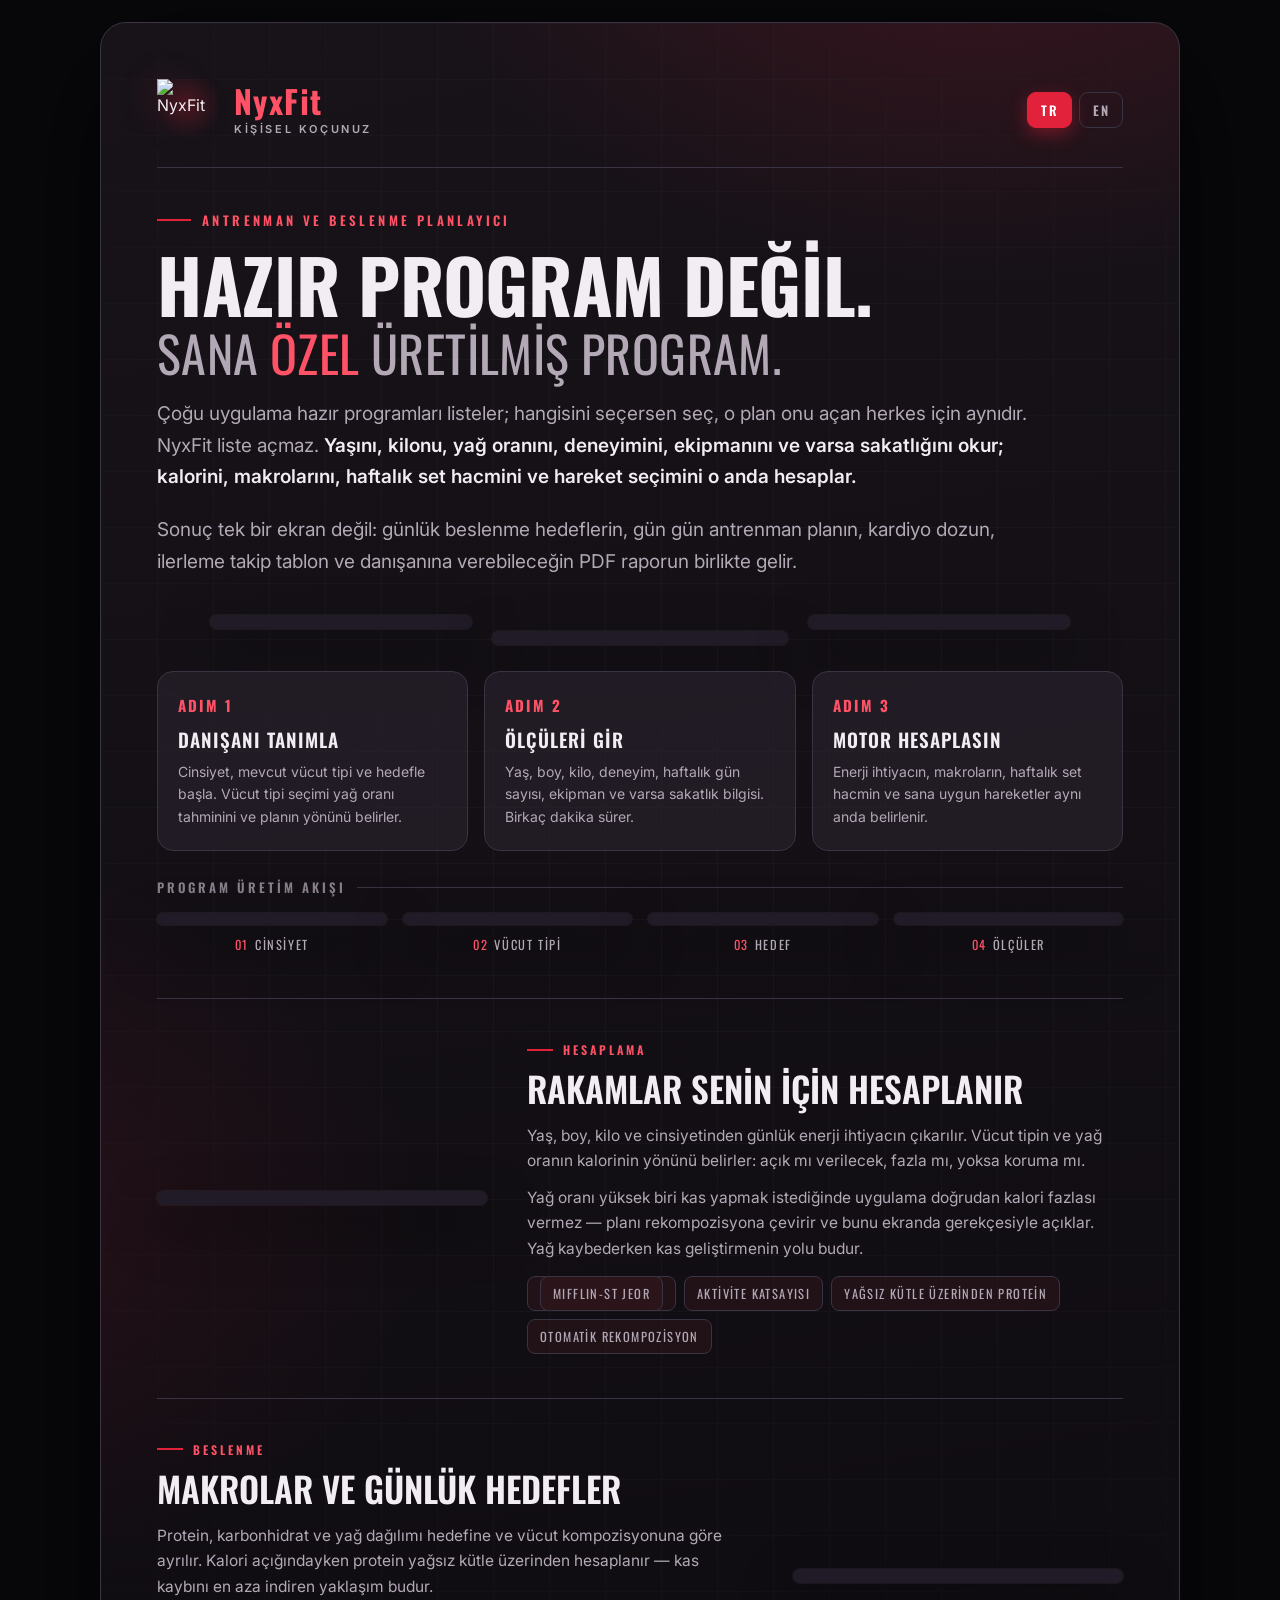
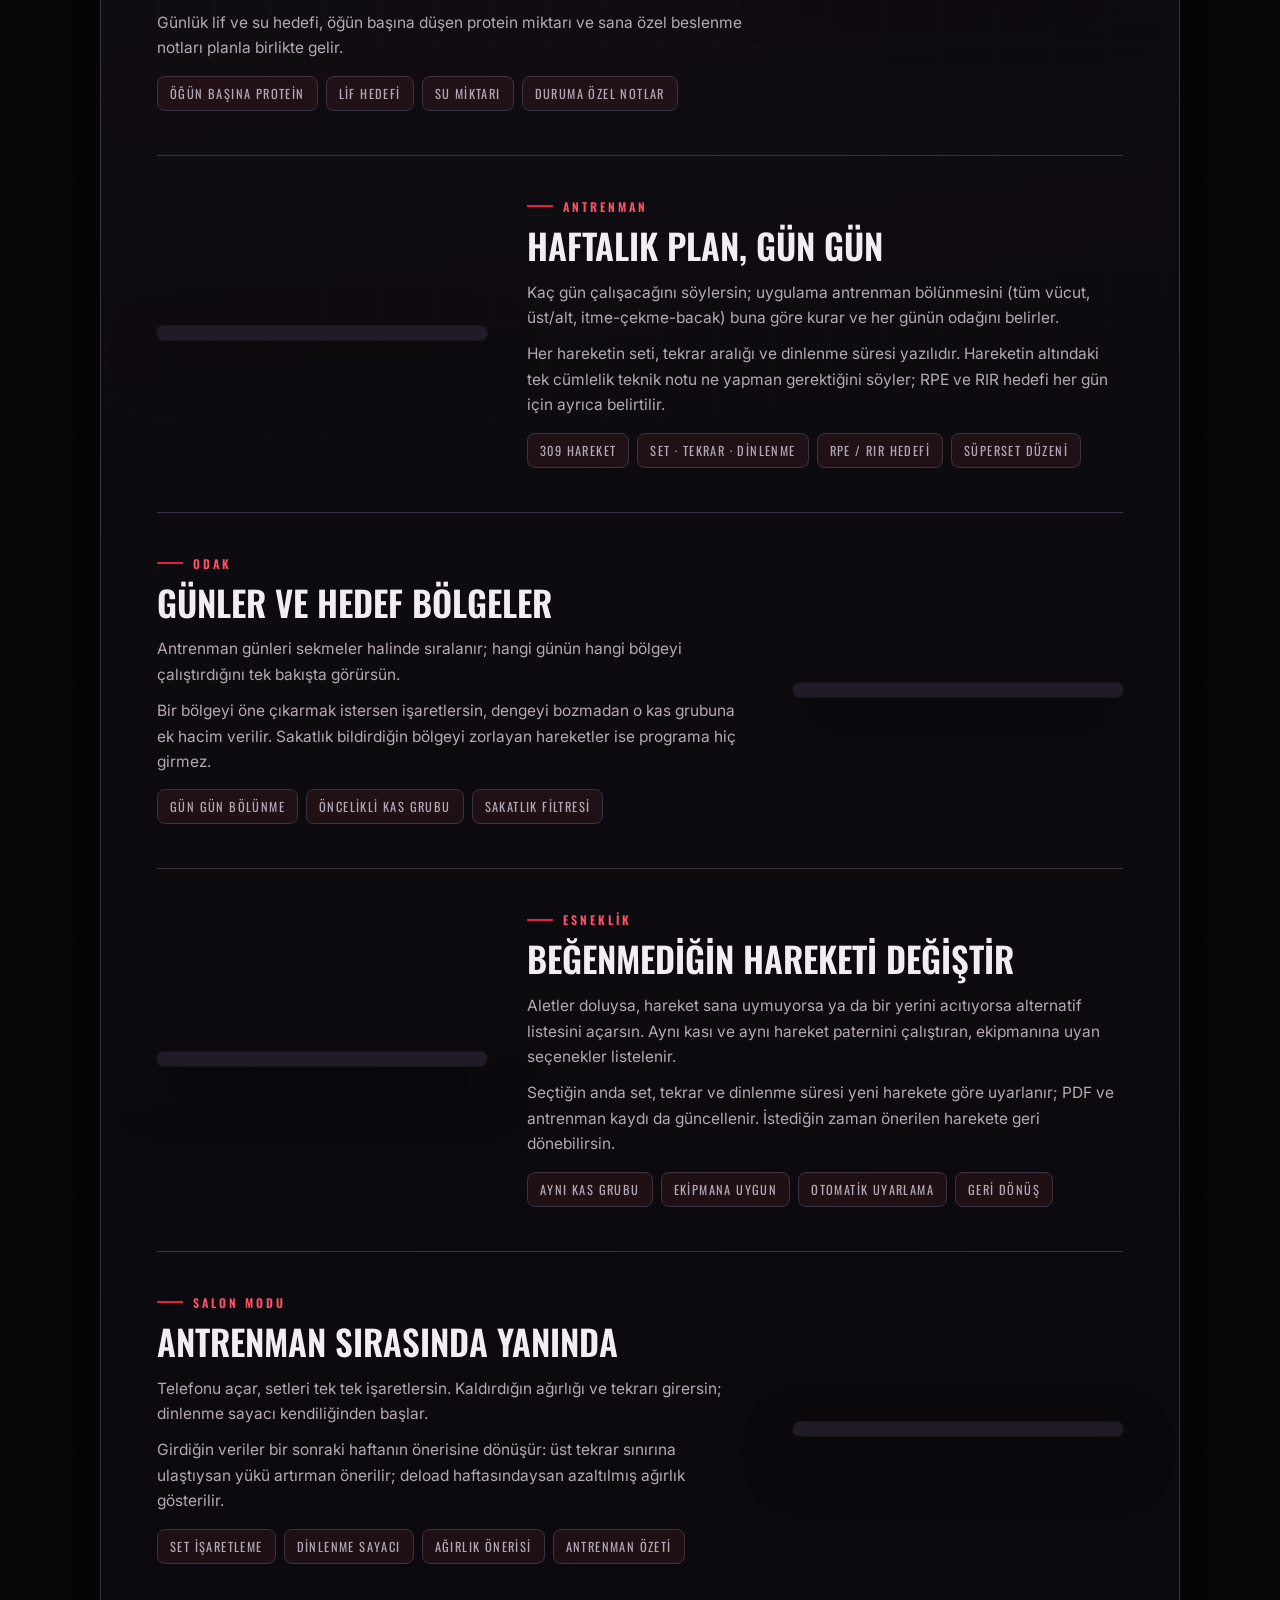
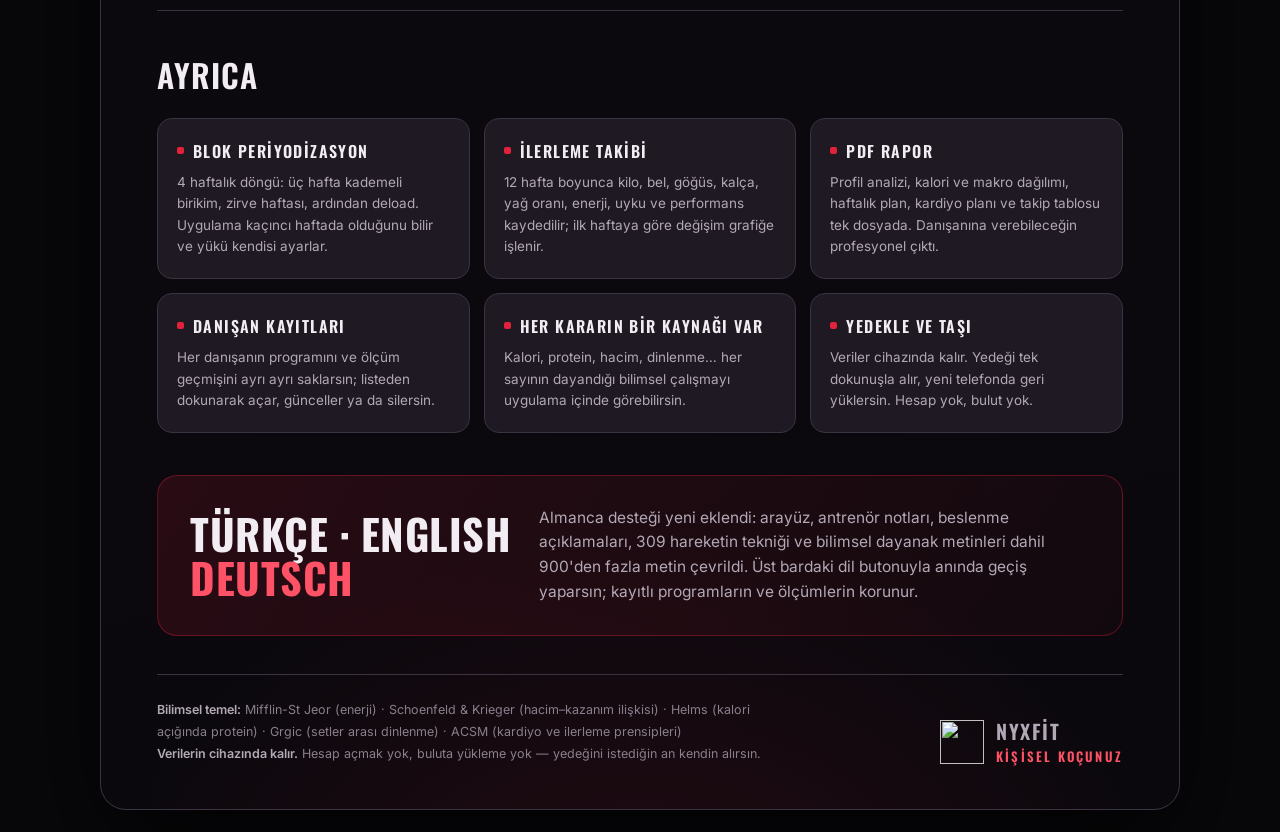
==== commit 2f32eb9a: "Add files via upload" ====
--- a/index.html
+++ b/index.html
@@ -8,8 +8,10 @@
 <meta name="theme-color" content="#0e0b10">
 <link rel="icon" href="https://utkuozcn.github.io/NyxFit/logo.png">
 <link rel="apple-touch-icon" href="https://utkuozcn.github.io/NyxFit/logo.png">
-
-<!-- Link önizlemesi -->
+<link rel="alternate" hreflang="tr" href="https://utkuozcn.github.io/NyxFit/">
+<link rel="alternate" hreflang="en" href="https://utkuozcn.github.io/NyxFit/en.html">
+<link rel="alternate" hreflang="x-default" href="https://utkuozcn.github.io/NyxFit/">
+
 <meta property="og:type" content="website">
 <meta property="og:site_name" content="NyxFit">
 <meta property="og:locale" content="tr_TR">
@@ -25,9 +27,10 @@
 
 <meta name="twitter:card" content="summary_large_image">
 <meta name="twitter:title" content="NyxFit — Kişisel Koçunuz">
-<meta name="twitter:description" content="Hazır program değil, sana özel üretilmiş program. Kişiye özel kalori, makro ve haftalık antrenman planı.">
+<meta name="twitter:description" content="Hazır program değil, sana özel üretilmiş program. Kişiye özel kalori, makro ve haftalık antrenman planı. Türkçe, İngilizce ve Almanca.">
 <meta name="twitter:image" content="https://utkuozcn.github.io/NyxFit/og-image.png">
 <meta name="twitter:image:alt" content="NyxFit — Hazır program değil, sana özel üretilmiş program.">
+
 <link rel="preconnect" href="https://fonts.googleapis.com">
 <link rel="preconnect" href="https://fonts.gstatic.com" crossorigin>
 <link href="https://fonts.googleapis.com/css2?family=Oswald:wght@400;500;600;700&family=Inter:wght@400;500;600;700;800&display=swap" rel="stylesheet">
@@ -66,10 +69,13 @@
 .wm b{font-family:var(--display);font-weight:700;font-size:32px;letter-spacing:1.4px;color:var(--red-bright);display:block;line-height:1}
 .wm span{font-size:11px;letter-spacing:2.6px;text-transform:uppercase;color:var(--sub);font-weight:600;display:block;margin-top:5px}
 .langs{margin-left:auto;display:flex;gap:7px;align-items:center}
-.lang{font-family:var(--display);font-size:13px;font-weight:600;letter-spacing:1.5px;padding:7px 13px;border-radius:9px;border:1px solid var(--line);color:var(--sub)}
+.lang{font-family:var(--display);font-size:13px;font-weight:600;letter-spacing:1.5px;padding:7px 13px;
+  border-radius:9px;border:1px solid var(--line);color:var(--sub);text-decoration:none;display:inline-block;
+  transition:border-color .15s ease,color .15s ease,background .15s ease}
+a.lang:hover{border-color:var(--red);color:var(--ink);background:rgba(226,33,58,.12)}
 .lang.on{background:var(--red);border-color:var(--red);color:#fff;box-shadow:0 6px 18px rgba(226,33,58,.4)}
-.lang.new{position:relative}
-.lang.new::after{content:"YENİ";position:absolute;top:-9px;right:-11px;font-size:8px;letter-spacing:.8px;background:var(--ink);color:var(--bg2);padding:2px 5px;border-radius:5px;font-family:var(--body);font-weight:800}
+
+
 
 .eyebrow{font-family:var(--display);font-weight:600;font-size:13px;letter-spacing:3.4px;text-transform:uppercase;color:var(--red-bright);display:flex;align-items:center;gap:11px;margin:42px 0 18px}
 .eyebrow::before{content:"";width:34px;height:2px;background:var(--red)}
@@ -151,48 +157,35 @@
 <div class="poster">
 
   <div class="top">
-    <div class="logo"><img src="[data-uri]" alt="NyxFit"></div>
+    <div class="logo"><img src="img/logo.webp" alt="NyxFit"></div>
     <div class="wm"><b>NyxFit</b><span>Kişisel Koçunuz</span></div>
-    <div class="langs"><div class="lang on">TR</div><div class="lang">EN</div><div class="lang new">DE</div></div>
+    <div class="langs">
+      <span class="lang on">TR</span>
+      <a class="lang" href="en.html" hreflang="en">EN</a>
+    </div>
   </div>
 
   <div class="eyebrow">Antrenman ve beslenme planlayıcı</div>
   <h1>Hazır program değil.<span class="thin">Sana <span class="hot">özel</span> üretilmiş program.</span></h1>
-  <p class="lede">
-    Çoğu uygulama hazır programları listeler; hangisini seçersen seç, o plan onu açan herkes için aynıdır.
-    NyxFit liste açmaz. <b>Yaşını, kilonu, yağ oranını, deneyimini, ekipmanını ve varsa sakatlığını okur;
-    kalorini, makrolarını, haftalık set hacmini ve hareket seçimini o anda hesaplar.</b>
-  </p>
-  <p class="lede">
-    Sonuç tek bir ekran değil: günlük beslenme hedeflerin, gün gün antrenman planın, kardiyo dozun,
-    ilerleme takip tablon ve danışanına verebileceğin PDF raporun birlikte gelir.
-  </p>
+  <p class="lede">Çoğu uygulama hazır programları listeler; hangisini seçersen seç, o plan onu açan herkes için aynıdır. NyxFit liste açmaz. <b>Yaşını, kilonu, yağ oranını, deneyimini, ekipmanını ve varsa sakatlığını okur; kalorini, makrolarını, haftalık set hacmini ve hareket seçimini o anda hesaplar.</b></p>
+  <p class="lede">Sonuç tek bir ekran değil: günlük beslenme hedeflerin, gün gün antrenman planın, kardiyo dozun, ilerleme takip tablon ve danışanına verebileceğin PDF raporun birlikte gelir.</p>
 
   <div class="hero-shots">
-    <div class="phone"><img src="[data-uri]" alt=""></div>
-    <div class="phone mid"><img src="[data-uri]" alt=""></div>
-    <div class="phone"><img src="[data-uri]" alt=""></div>
-  </div>
-
-  <div class="how">
-    <div class="s"><div class="n">ADIM 1</div><b>Danışanı tanımla</b><p>Cinsiyet, mevcut vücut tipi ve hedefle başla. Vücut tipi seçimi yağ oranı tahminini ve planın yönünü belirler.</p></div>
-    <div class="s"><div class="n">ADIM 2</div><b>Ölçüleri gir</b><p>Yaş, boy, kilo, deneyim, haftalık gün sayısı, ekipman ve varsa sakatlık bilgisi. Birkaç dakika sürer.</p></div>
-    <div class="s"><div class="n">ADIM 3</div><b>Motor hesaplasın</b><p>Enerji ihtiyacın, makroların, haftalık set hacmin ve sana uygun hareketler aynı anda belirlenir.</p></div>
-  </div>
+    <div class="phone"><img src="img/ana.webp" alt=""></div>
+    <div class="phone mid"><img src="img/programkarti.webp" alt=""></div>
+    <div class="phone"><img src="img/program.webp" alt=""></div>
+  </div>
+
+  <div class="how"><div class="s"><div class="n">ADIM 1</div><b>Danışanı tanımla</b><p>Cinsiyet, mevcut vücut tipi ve hedefle başla. Vücut tipi seçimi yağ oranı tahminini ve planın yönünü belirler.</p></div><div class="s"><div class="n">ADIM 2</div><b>Ölçüleri gir</b><p>Yaş, boy, kilo, deneyim, haftalık gün sayısı, ekipman ve varsa sakatlık bilgisi. Birkaç dakika sürer.</p></div><div class="s"><div class="n">ADIM 3</div><b>Motor hesaplasın</b><p>Enerji ihtiyacın, makroların, haftalık set hacmin ve sana uygun hareketler aynı anda belirlenir.</p></div></div>
 
   <div class="flow">
     <div class="flow-h">Program üretim akışı</div>
-    <div class="flow-row">
-      <div class="step"><div class="phone"><img src="[data-uri]" alt=""></div><div class="cap"><i>01</i>Cinsiyet</div></div>
-      <div class="step"><div class="phone"><img src="[data-uri]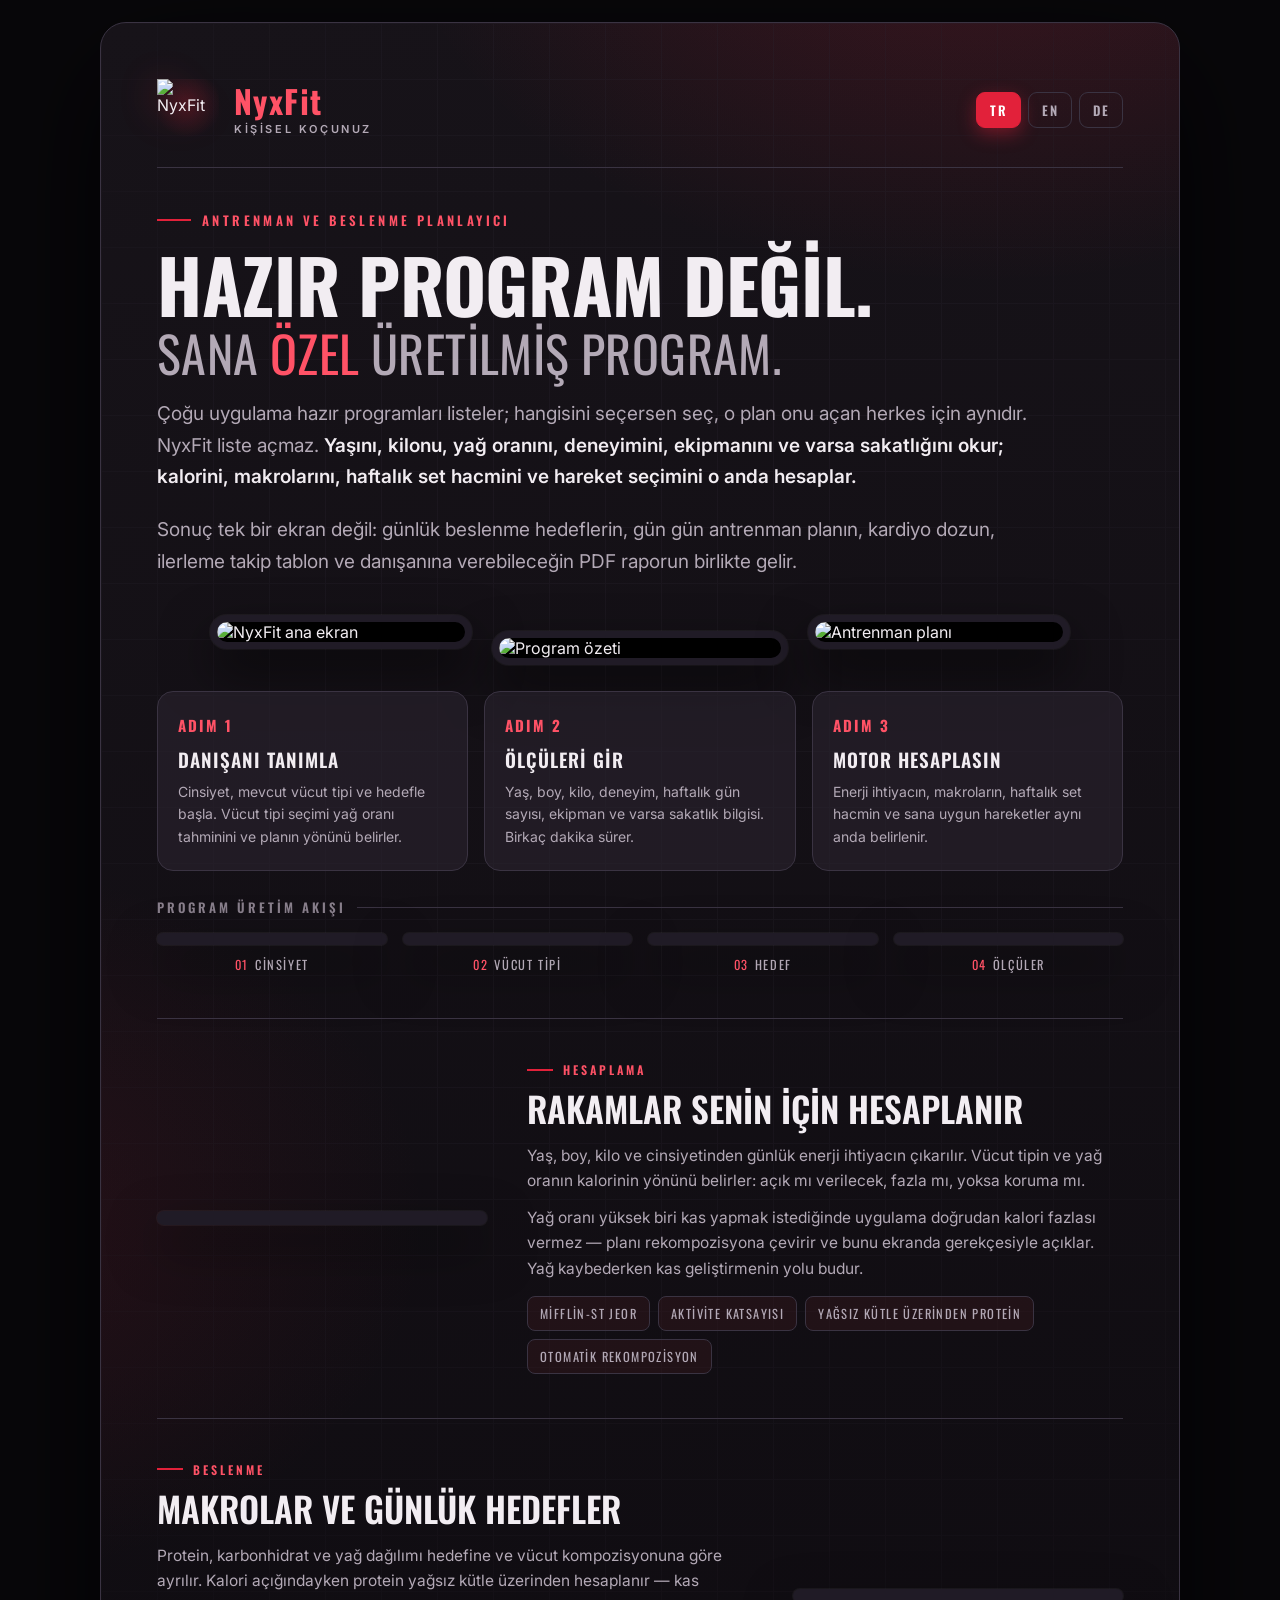
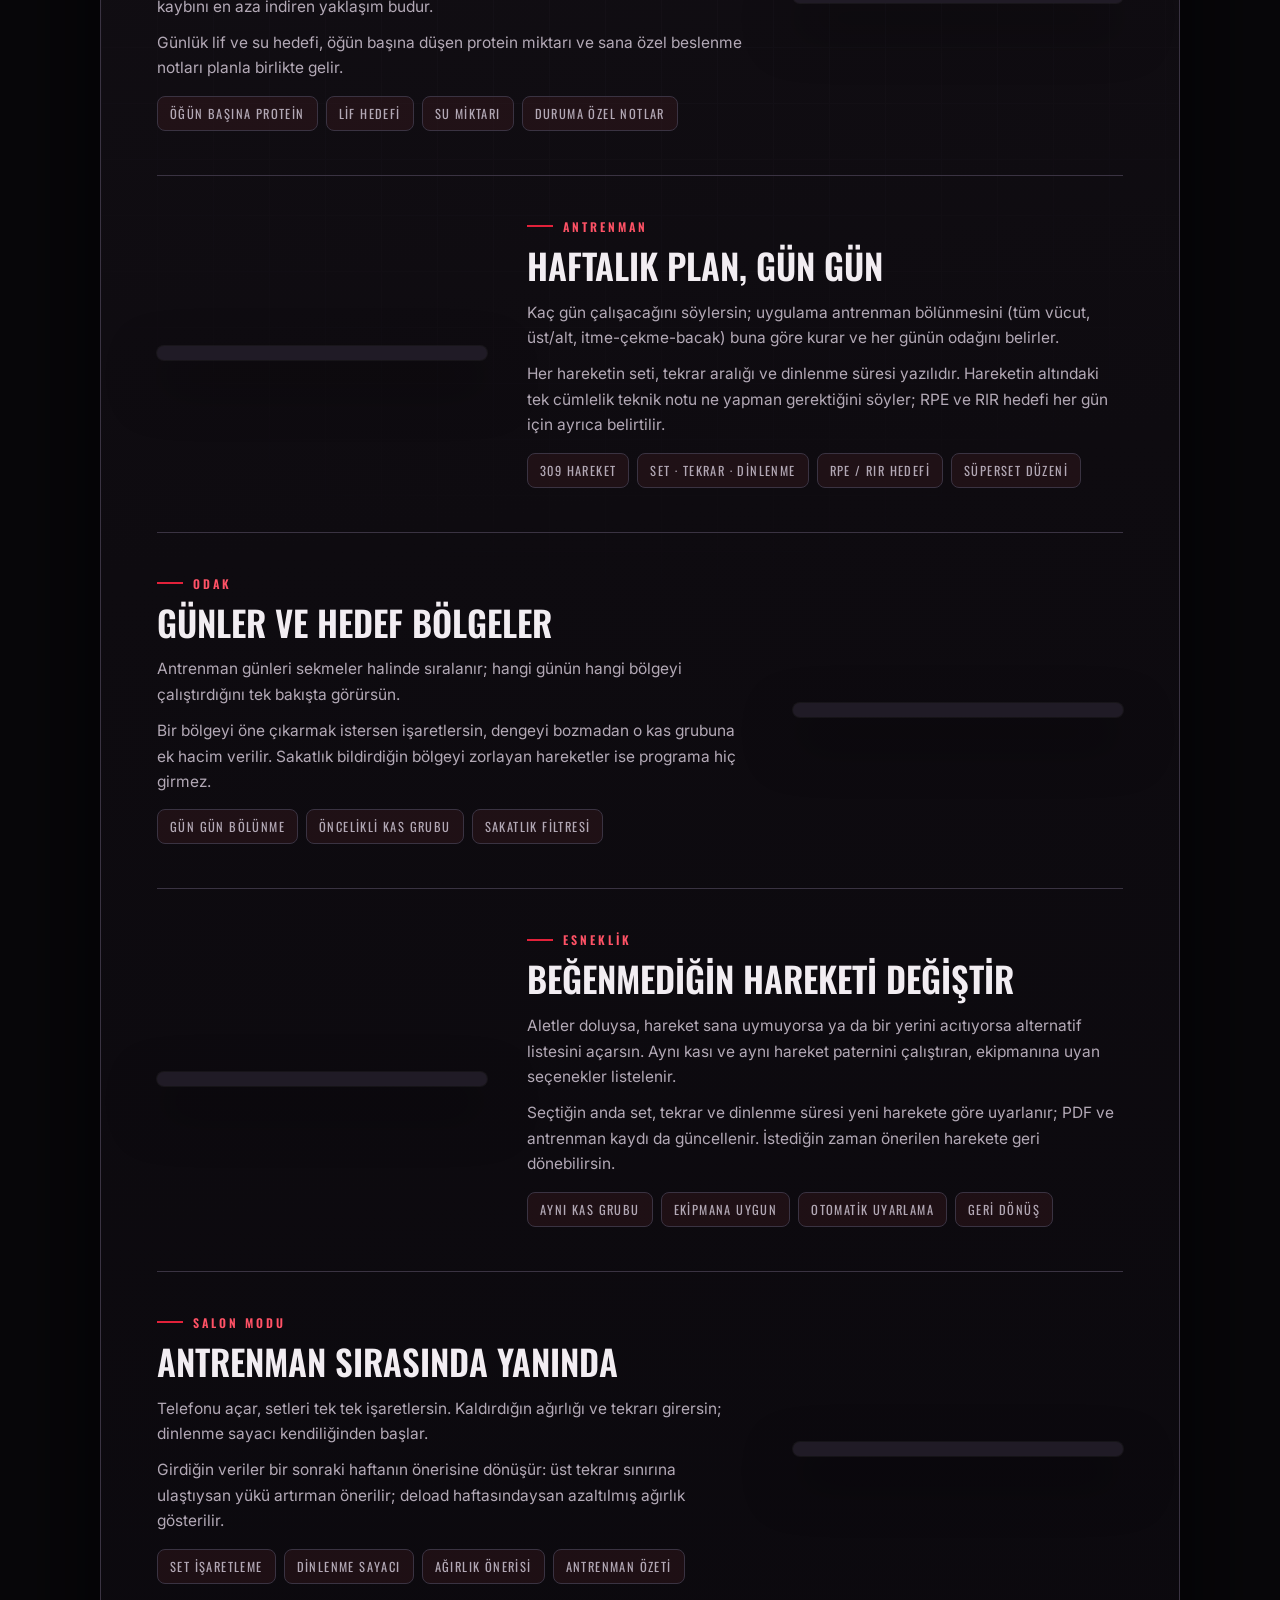
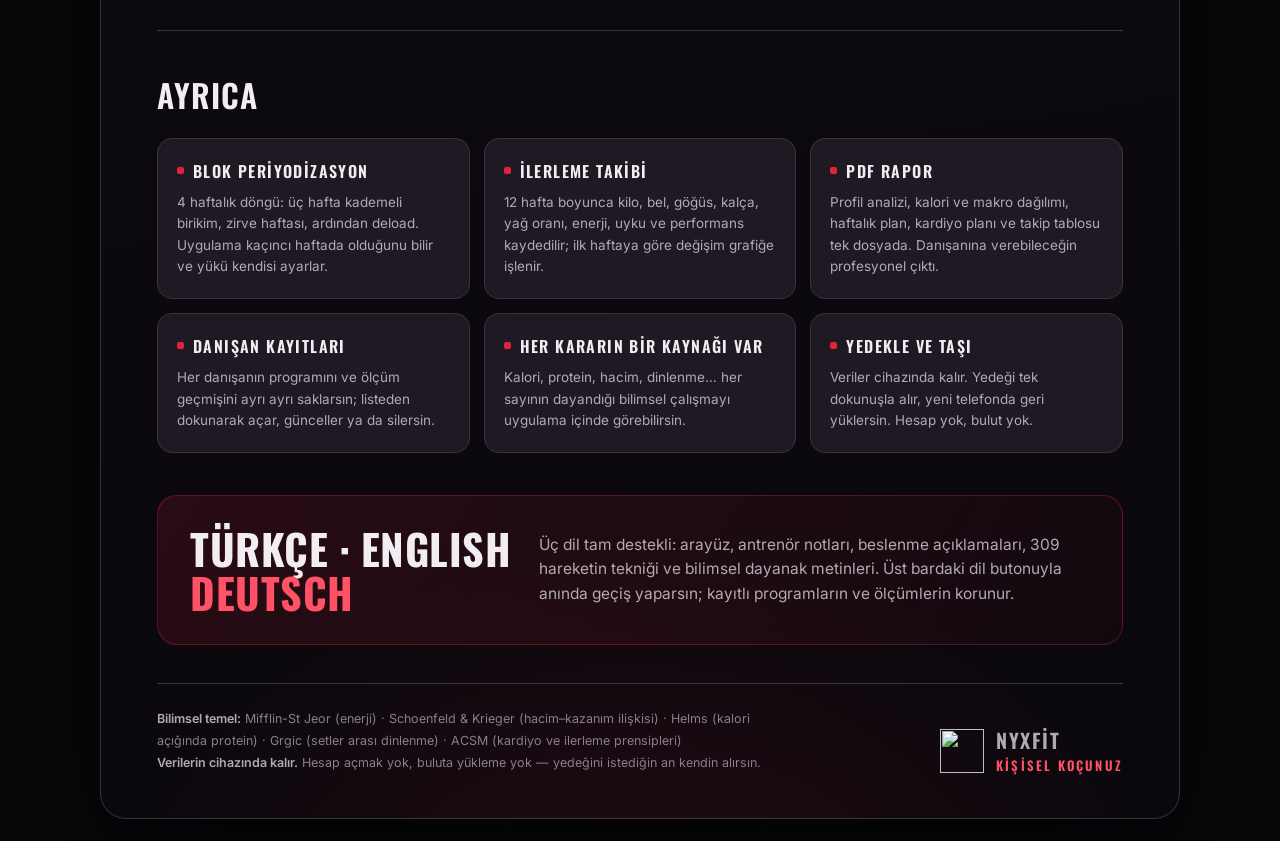
==== commit 2e184364: "Add files via upload" ====
--- a/index.html
+++ b/index.html
@@ -6,10 +6,11 @@
 <title>NyxFit — Kişisel antrenman ve beslenme planlayıcı</title>
 <meta name="description" content="NyxFit hazır program listelemez. Yaşını, kilonu, yağ oranını, deneyimini ve ekipmanını okur; kalorini, makrolarını, haftalık set hacmini ve hareket seçimini senin için hesaplar.">
 <meta name="theme-color" content="#0e0b10">
-<link rel="icon" href="https://utkuozcn.github.io/NyxFit/logo.png">
-<link rel="apple-touch-icon" href="https://utkuozcn.github.io/NyxFit/logo.png">
+<link rel="icon" href="img/logo.png">
+<link rel="apple-touch-icon" href="img/logo.png">
 <link rel="alternate" hreflang="tr" href="https://utkuozcn.github.io/NyxFit/">
 <link rel="alternate" hreflang="en" href="https://utkuozcn.github.io/NyxFit/en.html">
+<link rel="alternate" hreflang="de" href="https://utkuozcn.github.io/NyxFit/de.html">
 <link rel="alternate" hreflang="x-default" href="https://utkuozcn.github.io/NyxFit/">
 
 <meta property="og:type" content="website">
@@ -19,150 +20,31 @@
 <meta property="og:title" content="NyxFit — Kişisel Koçunuz">
 <meta property="og:description" content="Hazır program değil, sana özel üretilmiş program. Kişiye özel kalori, makro ve haftalık antrenman planı. Türkçe, İngilizce ve Almanca.">
 <meta property="og:image" content="https://utkuozcn.github.io/NyxFit/og-image.png">
-<meta property="og:image:secure_url" content="https://utkuozcn.github.io/NyxFit/og-image.png">
-<meta property="og:image:type" content="image/png">
 <meta property="og:image:width" content="1200">
 <meta property="og:image:height" content="630">
 <meta property="og:image:alt" content="NyxFit — Hazır program değil, sana özel üretilmiş program.">
 
 <meta name="twitter:card" content="summary_large_image">
 <meta name="twitter:title" content="NyxFit — Kişisel Koçunuz">
-<meta name="twitter:description" content="Hazır program değil, sana özel üretilmiş program. Kişiye özel kalori, makro ve haftalık antrenman planı. Türkçe, İngilizce ve Almanca.">
+<meta name="twitter:description" content="Hazır program değil, sana özel üretilmiş program. Kişiye özel kalori, makro ve haftalık antrenman planı.">
 <meta name="twitter:image" content="https://utkuozcn.github.io/NyxFit/og-image.png">
-<meta name="twitter:image:alt" content="NyxFit — Hazır program değil, sana özel üretilmiş program.">
 
 <link rel="preconnect" href="https://fonts.googleapis.com">
 <link rel="preconnect" href="https://fonts.gstatic.com" crossorigin>
 <link href="https://fonts.googleapis.com/css2?family=Oswald:wght@400;500;600;700&family=Inter:wght@400;500;600;700;800&display=swap" rel="stylesheet">
-<style>
-:root{
-  --bg1:#171319; --bg2:#0e0b10; --card:#2a2430;
-  --red:#e2213a; --red-bright:#ff5266; --red-deep:#8f1a2b;
-  --ink:#f2edf2; --sub:#b3a9b6; --faint:#897f8c; --line:#3a3342; --line2:#2c2733;
-  --display:'Oswald','DejaVu Sans Condensed','Arial Narrow',sans-serif;
-  --body:'Inter','DejaVu Sans',system-ui,sans-serif;
-}
-*{box-sizing:border-box;margin:0;padding:0}
-body{background:#08070a;color:var(--ink);font-family:var(--body);display:flex;justify-content:center;padding:22px 10px;-webkit-font-smoothing:antialiased}
-.poster{
-  width:1080px;position:relative;overflow:hidden;border:1px solid var(--line);border-radius:26px;
-  background:
-    radial-gradient(1000px 700px at 82% -4%, rgba(226,33,58,.20), transparent 60%),
-    radial-gradient(820px 620px at -14% 30%, rgba(143,26,43,.17), transparent 58%),
-    radial-gradient(900px 700px at 50% 104%, rgba(226,33,58,.12), transparent 62%),
-    linear-gradient(172deg,var(--bg1) 0%,var(--bg2) 52%,#0a080d 100%);
-  padding:56px 56px 44px;box-shadow:0 40px 120px rgba(0,0,0,.72);
-}
-.poster::before{
-  content:"";position:absolute;inset:0;pointer-events:none;opacity:.26;
-  background-image:linear-gradient(var(--line2) 1px,transparent 1px),linear-gradient(90deg,var(--line2) 1px,transparent 1px);
-  background-size:56px 56px;
-  mask-image:radial-gradient(130% 60% at 50% 12%,#000 22%,transparent 76%);
-  -webkit-mask-image:radial-gradient(130% 60% at 50% 12%,#000 22%,transparent 76%);
-}
-.poster>*{position:relative}
-
-.top{display:flex;align-items:center;gap:15px;padding-bottom:26px;border-bottom:1px solid var(--line)}
-.logo{width:62px;height:62px;flex:0 0 auto;display:grid;place-items:center;border-radius:16px;
-  background:radial-gradient(circle at 50% 40%, rgba(226,33,58,.22), rgba(226,33,58,0) 70%)}
-.logo img{width:100%;height:100%;object-fit:contain;display:block;filter:drop-shadow(0 6px 18px rgba(226,33,58,.45))}
-.wm b{font-family:var(--display);font-weight:700;font-size:32px;letter-spacing:1.4px;color:var(--red-bright);display:block;line-height:1}
-.wm span{font-size:11px;letter-spacing:2.6px;text-transform:uppercase;color:var(--sub);font-weight:600;display:block;margin-top:5px}
-.langs{margin-left:auto;display:flex;gap:7px;align-items:center}
-.lang{font-family:var(--display);font-size:13px;font-weight:600;letter-spacing:1.5px;padding:7px 13px;
-  border-radius:9px;border:1px solid var(--line);color:var(--sub);text-decoration:none;display:inline-block;
-  transition:border-color .15s ease,color .15s ease,background .15s ease}
-a.lang:hover{border-color:var(--red);color:var(--ink);background:rgba(226,33,58,.12)}
-.lang.on{background:var(--red);border-color:var(--red);color:#fff;box-shadow:0 6px 18px rgba(226,33,58,.4)}
-
-
-
-.eyebrow{font-family:var(--display);font-weight:600;font-size:13px;letter-spacing:3.4px;text-transform:uppercase;color:var(--red-bright);display:flex;align-items:center;gap:11px;margin:42px 0 18px}
-.eyebrow::before{content:"";width:34px;height:2px;background:var(--red)}
-h1{font-family:var(--display);font-weight:700;font-size:74px;line-height:.97;text-transform:uppercase;letter-spacing:-.3px}
-h1 .thin{display:block;font-weight:400;color:var(--sub);font-size:50px;margin-top:8px;letter-spacing:.4px}
-h1 .hot{color:var(--red-bright)}
-.lede{font-size:19px;line-height:1.65;color:var(--sub);max-width:900px;margin-top:22px}
-.lede b{color:var(--ink);font-weight:600}
-
-.hero-shots{display:flex;gap:20px;justify-content:center;align-items:flex-end;margin:38px 0 4px}
-.hero-shots .phone{width:262px}
-.hero-shots .phone.mid{width:296px;margin-bottom:-16px}
-
-.phone{border:7px solid #201b26;border-radius:30px;overflow:hidden;background:#000;box-shadow:0 22px 50px rgba(0,0,0,.6),0 0 0 1px rgba(255,255,255,.05)}
-.phone img{width:100%;display:block}
-
-.how{margin-top:42px;display:grid;grid-template-columns:repeat(3,1fr);gap:16px}
-.how .s{background:rgba(42,36,48,.6);border:1px solid var(--line);border-radius:16px;padding:22px 20px}
-.how .n{font-family:var(--display);font-weight:700;font-size:15px;letter-spacing:2px;color:var(--red-bright);margin-bottom:9px}
-.how b{font-family:var(--display);font-weight:600;font-size:19px;letter-spacing:1px;text-transform:uppercase;display:block;margin-bottom:8px}
-.how p{font-size:14px;line-height:1.6;color:var(--sub)}
-
-.flow{margin-top:26px}
-.flow-h{font-family:var(--display);font-weight:600;font-size:13px;letter-spacing:3px;text-transform:uppercase;color:var(--faint);margin-bottom:16px;display:flex;align-items:center;gap:11px}
-.flow-h::after{content:"";flex:1;height:1px;background:var(--line)}
-.flow-row{display:grid;grid-template-columns:repeat(4,1fr);gap:16px}
-.step{display:flex;flex-direction:column;gap:10px}
-.step .phone{border-width:6px;border-radius:24px}
-.step .cap{font-family:var(--display);font-size:12.5px;letter-spacing:1.6px;text-transform:uppercase;color:var(--sub);text-align:center}
-.step .cap i{font-style:normal;color:var(--red-bright);margin-right:6px}
-
-.feat{display:grid;grid-template-columns:330px 1fr;gap:40px;align-items:center;margin-top:44px;padding-top:42px;border-top:1px solid var(--line)}
-.feat.rev{grid-template-columns:1fr 330px}
-.feat.rev .shot{order:2}
-.feat .phone{width:100%}
-.copy .label{font-family:var(--display);font-weight:600;font-size:12px;letter-spacing:3px;text-transform:uppercase;color:var(--red-bright);margin-bottom:12px;display:flex;align-items:center;gap:10px}
-.copy .label::before{content:"";width:26px;height:2px;background:var(--red)}
-.copy h2{font-family:var(--display);font-weight:600;font-size:35px;line-height:1.08;text-transform:uppercase;margin-bottom:15px}
-.copy p{font-size:15.5px;line-height:1.64;color:var(--sub);margin-bottom:11px}
-.chips{display:flex;flex-wrap:wrap;gap:8px;margin-top:15px}
-.chips span{font-family:var(--display);font-size:12.5px;letter-spacing:1.4px;text-transform:uppercase;color:var(--sub);border:1px solid var(--line);background:rgba(58,26,32,.4);padding:7px 12px;border-radius:8px}
-
-.more{margin-top:46px;padding-top:40px;border-top:1px solid var(--line)}
-.more .head{font-family:var(--display);font-weight:600;font-size:32px;text-transform:uppercase;letter-spacing:1px;margin-bottom:20px}
-.xgrid{display:grid;grid-template-columns:repeat(3,1fr);gap:14px}
-.x{background:rgba(42,36,48,.62);border:1px solid var(--line);border-radius:15px;padding:20px 19px}
-.x b{font-family:var(--display);font-weight:600;font-size:16px;letter-spacing:1.4px;text-transform:uppercase;display:flex;align-items:center;gap:9px;margin-bottom:9px}
-.x b::before{content:"";width:7px;height:7px;border-radius:2px;background:var(--red);flex:0 0 auto}
-.x p{font-size:13.5px;line-height:1.6;color:var(--sub)}
-
-.langband{margin-top:42px;border:1px solid rgba(226,33,58,.35);background:linear-gradient(120deg,rgba(226,33,58,.14),rgba(143,26,43,.06));border-radius:20px;padding:30px 32px;display:flex;align-items:center;gap:28px;flex-wrap:wrap}
-.langband .big{font-family:var(--display);font-weight:700;font-size:42px;letter-spacing:.5px;text-transform:uppercase;line-height:1.05}
-.langband .big em{font-style:normal;color:var(--red-bright)}
-.langband p{font-size:15.5px;line-height:1.6;color:var(--sub);flex:1;min-width:320px}
-
-.foot{margin-top:38px;padding-top:24px;border-top:1px solid var(--line);display:flex;justify-content:space-between;align-items:flex-end;gap:26px;flex-wrap:wrap}
-.cite{font-size:12.5px;color:var(--faint);line-height:1.75;max-width:640px}
-.cite b{color:var(--sub);font-weight:600}
-.sign{display:flex;align-items:center;gap:12px}
-.sign img{width:44px;height:44px;object-fit:contain}
-.sign div{font-family:var(--display);font-weight:600;font-size:20px;letter-spacing:1.6px;text-transform:uppercase;color:var(--sub);line-height:1.25}
-.sign em{font-style:normal;color:var(--red-bright);display:block;font-size:13px;letter-spacing:2.2px;margin-top:4px}
-
-@media print{ body{padding:0;background:#fff} .poster{border:none;border-radius:0;box-shadow:none;width:100%} }
-@media (max-width:1140px){
-  .poster{width:100%;padding:32px 20px 28px}
-  h1{font-size:8.4vw} h1 .thin{font-size:5.8vw}
-  .hero-shots{flex-wrap:wrap;gap:14px} .hero-shots .phone,.hero-shots .phone.mid{width:44%;margin:0}
-  .how,.xgrid{grid-template-columns:1fr}
-  .flow-row{grid-template-columns:1fr 1fr}
-  .feat,.feat.rev{grid-template-columns:1fr;gap:24px} .feat.rev .shot{order:0}
-  .shot{max-width:330px;margin:0 auto}
-  .copy h2{font-size:29px}
-  .langband .big{font-size:31px}
-}
-</style>
+<link rel="stylesheet" href="promo.css">
 </head>
 <body>
 <div class="poster">
 
   <div class="top">
-    <div class="logo"><img src="img/logo.webp" alt="NyxFit"></div>
+    <div class="logo"><img src="img/logo.png" alt="NyxFit"></div>
     <div class="wm"><b>NyxFit</b><span>Kişisel Koçunuz</span></div>
-    <div class="langs">
-      <span class="lang on">TR</span>
+    <nav class="langs" aria-label="Dil">
+      <span class="lang on" aria-current="page">TR</span>
       <a class="lang" href="en.html" hreflang="en">EN</a>
-    </div>
+      <a class="lang" href="de.html" hreflang="de">DE</a>
+    </nav>
   </div>
 
   <div class="eyebrow">Antrenman ve beslenme planlayıcı</div>
@@ -171,82 +53,108 @@
   <p class="lede">Sonuç tek bir ekran değil: günlük beslenme hedeflerin, gün gün antrenman planın, kardiyo dozun, ilerleme takip tablon ve danışanına verebileceğin PDF raporun birlikte gelir.</p>
 
   <div class="hero-shots">
-    <div class="phone"><img src="img/ana.webp" alt=""></div>
-    <div class="phone mid"><img src="img/programkarti.webp" alt=""></div>
-    <div class="phone"><img src="img/program.webp" alt=""></div>
+    <div class="phone"><img src="img/ana.png" alt="NyxFit ana ekran"></div>
+    <div class="phone mid"><img src="img/programkarti.png" alt="Program özeti"></div>
+    <div class="phone"><img src="img/program.png" alt="Antrenman planı"></div>
   </div>
 
-  <div class="how"><div class="s"><div class="n">ADIM 1</div><b>Danışanı tanımla</b><p>Cinsiyet, mevcut vücut tipi ve hedefle başla. Vücut tipi seçimi yağ oranı tahminini ve planın yönünü belirler.</p></div><div class="s"><div class="n">ADIM 2</div><b>Ölçüleri gir</b><p>Yaş, boy, kilo, deneyim, haftalık gün sayısı, ekipman ve varsa sakatlık bilgisi. Birkaç dakika sürer.</p></div><div class="s"><div class="n">ADIM 3</div><b>Motor hesaplasın</b><p>Enerji ihtiyacın, makroların, haftalık set hacmin ve sana uygun hareketler aynı anda belirlenir.</p></div></div>
+  <div class="how">
+    <div class="s"><div class="n">ADIM 1</div><b>Danışanı tanımla</b><p>Cinsiyet, mevcut vücut tipi ve hedefle başla. Vücut tipi seçimi yağ oranı tahminini ve planın yönünü belirler.</p></div>
+    <div class="s"><div class="n">ADIM 2</div><b>Ölçüleri gir</b><p>Yaş, boy, kilo, deneyim, haftalık gün sayısı, ekipman ve varsa sakatlık bilgisi. Birkaç dakika sürer.</p></div>
+    <div class="s"><div class="n">ADIM 3</div><b>Motor hesaplasın</b><p>Enerji ihtiyacın, makroların, haftalık set hacmin ve sana uygun hareketler aynı anda belirlenir.</p></div>
+  </div>
 
   <div class="flow">
     <div class="flow-h">Program üretim akışı</div>
-    <div class="flow-row"><div class="step"><div class="phone"><img loading="lazy" src="img/cinsiyet.webp" alt=""></div><div class="cap"><i>01</i>Cinsiyet</div></div><div class="step"><div class="phone"><img loading="lazy" src="img/vucut.webp" alt=""></div><div class="cap"><i>02</i>Vücut tipi</div></div><div class="step"><div class="phone"><img loading="lazy" src="img/hedef.webp" alt=""></div><div class="cap"><i>03</i>Hedef</div></div><div class="step"><div class="phone"><img loading="lazy" src="img/bilgiler.webp" alt=""></div><div class="cap"><i>04</i>Ölçüler</div></div></div>
+    <div class="flow-row">
+      <div class="step"><div class="phone"><img loading="lazy" src="img/cinsiyet.png" alt=""></div><div class="cap"><i>01</i>Cinsiyet</div></div>
+      <div class="step"><div class="phone"><img loading="lazy" src="img/vucut.png" alt=""></div><div class="cap"><i>02</i>Vücut tipi</div></div>
+      <div class="step"><div class="phone"><img loading="lazy" src="img/hedef.png" alt=""></div><div class="cap"><i>03</i>Hedef</div></div>
+      <div class="step"><div class="phone"><img loading="lazy" src="img/bilgiler.png" alt=""></div><div class="cap"><i>04</i>Ölçüler</div></div>
+    </div>
   </div>
 
-  
-    <section class="feat ">
-      <div class="shot"><div class="phone"><img loading="lazy" src="img/programkarti.webp" alt=""></div></div>
-      <div class="copy">
-        <div class="label">Hesaplama</div>
-        <h2>Rakamlar senin için hesaplanır</h2>
-        <p>Yaş, boy, kilo ve cinsiyetinden günlük enerji ihtiyacın çıkarılır. Vücut tipin ve yağ oranın kalorinin yönünü belirler: açık mı verilecek, fazla mı, yoksa koruma mı.</p><p>Yağ oranı yüksek biri kas yapmak istediğinde uygulama doğrudan kalori fazlası vermez — planı rekompozisyona çevirir ve bunu ekranda gerekçesiyle açıklar. Yağ kaybederken kas geliştirmenin yolu budur.</p>
-        <div class="chips"><span><span lang="en">Mifflin-St Jeor</span></span><span>Aktivite katsayısı</span><span>Yağsız kütle üzerinden protein</span><span>Otomatik rekompozisyon</span></div>
-      </div>
-    </section>
-    <section class="feat rev">
-      <div class="shot"><div class="phone"><img loading="lazy" src="img/besin.webp" alt=""></div></div>
-      <div class="copy">
-        <div class="label">Beslenme</div>
-        <h2>Makrolar ve günlük hedefler</h2>
-        <p>Protein, karbonhidrat ve yağ dağılımı hedefine ve vücut kompozisyonuna göre ayrılır. Kalori açığındayken protein yağsız kütle üzerinden hesaplanır — kas kaybını en aza indiren yaklaşım budur.</p><p>Günlük lif ve su hedefi, öğün başına düşen protein miktarı ve sana özel beslenme notları planla birlikte gelir.</p>
-        <div class="chips"><span>Öğün başına protein</span><span>Lif hedefi</span><span>Su miktarı</span><span>Duruma özel notlar</span></div>
-      </div>
-    </section>
-    <section class="feat ">
-      <div class="shot"><div class="phone"><img loading="lazy" src="img/program.webp" alt=""></div></div>
-      <div class="copy">
-        <div class="label">Antrenman</div>
-        <h2>Haftalık plan, gün gün</h2>
-        <p>Kaç gün çalışacağını söylersin; uygulama antrenman bölünmesini (tüm vücut, üst/alt, itme-çekme-bacak) buna göre kurar ve her günün odağını belirler.</p><p>Her hareketin seti, tekrar aralığı ve dinlenme süresi yazılıdır. Hareketin altındaki tek cümlelik teknik notu ne yapman gerektiğini söyler; RPE ve RIR hedefi her gün için ayrıca belirtilir.</p>
-        <div class="chips"><span>309 hareket</span><span>Set · tekrar · dinlenme</span><span>RPE / RIR hedefi</span><span>Süperset düzeni</span></div>
-      </div>
-    </section>
-    <section class="feat rev">
-      <div class="shot"><div class="phone"><img loading="lazy" src="img/gunsecim.webp" alt=""></div></div>
-      <div class="copy">
-        <div class="label">Odak</div>
-        <h2>Günler ve hedef bölgeler</h2>
-        <p>Antrenman günleri sekmeler halinde sıralanır; hangi günün hangi bölgeyi çalıştırdığını tek bakışta görürsün.</p><p>Bir bölgeyi öne çıkarmak istersen işaretlersin, dengeyi bozmadan o kas grubuna ek hacim verilir. Sakatlık bildirdiğin bölgeyi zorlayan hareketler ise programa hiç girmez.</p>
-        <div class="chips"><span>Gün gün bölünme</span><span>Öncelikli kas grubu</span><span>Sakatlık filtresi</span></div>
-      </div>
-    </section>
-    <section class="feat ">
-      <div class="shot"><div class="phone"><img loading="lazy" src="img/alternatif.webp" alt=""></div></div>
-      <div class="copy">
-        <div class="label">Esneklik</div>
-        <h2>Beğenmediğin hareketi değiştir</h2>
-        <p>Aletler doluysa, hareket sana uymuyorsa ya da bir yerini acıtıyorsa alternatif listesini açarsın. Aynı kası ve aynı hareket paternini çalıştıran, ekipmanına uyan seçenekler listelenir.</p><p>Seçtiğin anda set, tekrar ve dinlenme süresi yeni harekete göre uyarlanır; PDF ve antrenman kaydı da güncellenir. İstediğin zaman önerilen harekete geri dönebilirsin.</p>
-        <div class="chips"><span>Aynı kas grubu</span><span>Ekipmana uygun</span><span>Otomatik uyarlama</span><span>Geri dönüş</span></div>
-      </div>
-    </section>
-    <section class="feat rev">
-      <div class="shot"><div class="phone"><img loading="lazy" src="img/salonmodu.webp" alt=""></div></div>
-      <div class="copy">
-        <div class="label">Salon modu</div>
-        <h2>Antrenman sırasında yanında</h2>
-        <p>Telefonu açar, setleri tek tek işaretlersin. Kaldırdığın ağırlığı ve tekrarı girersin; dinlenme sayacı kendiliğinden başlar.</p><p>Girdiğin veriler bir sonraki haftanın önerisine dönüşür: üst tekrar sınırına ulaştıysan yükü artırman önerilir; deload haftasındaysan azaltılmış ağırlık gösterilir.</p>
-        <div class="chips"><span>Set işaretleme</span><span>Dinlenme sayacı</span><span>Ağırlık önerisi</span><span>Antrenman özeti</span></div>
-      </div>
-    </section>
+  <section class="feat">
+    <div class="shot"><div class="phone"><img loading="lazy" src="img/programkarti.png" alt=""></div></div>
+    <div class="copy">
+      <div class="label">Hesaplama</div>
+      <h2>Rakamlar senin için hesaplanır</h2>
+      <p>Yaş, boy, kilo ve cinsiyetinden günlük enerji ihtiyacın çıkarılır. Vücut tipin ve yağ oranın kalorinin yönünü belirler: açık mı verilecek, fazla mı, yoksa koruma mı.</p>
+      <p>Yağ oranı yüksek biri kas yapmak istediğinde uygulama doğrudan kalori fazlası vermez — planı rekompozisyona çevirir ve bunu ekranda gerekçesiyle açıklar. Yağ kaybederken kas geliştirmenin yolu budur.</p>
+      <div class="chips"><span>Mifflin-St Jeor</span><span>Aktivite katsayısı</span><span>Yağsız kütle üzerinden protein</span><span>Otomatik rekompozisyon</span></div>
+    </div>
+  </section>
+
+  <section class="feat rev">
+    <div class="shot"><div class="phone"><img loading="lazy" src="img/besin.png" alt=""></div></div>
+    <div class="copy">
+      <div class="label">Beslenme</div>
+      <h2>Makrolar ve günlük hedefler</h2>
+      <p>Protein, karbonhidrat ve yağ dağılımı hedefine ve vücut kompozisyonuna göre ayrılır. Kalori açığındayken protein yağsız kütle üzerinden hesaplanır — kas kaybını en aza indiren yaklaşım budur.</p>
+      <p>Günlük lif ve su hedefi, öğün başına düşen protein miktarı ve sana özel beslenme notları planla birlikte gelir.</p>
+      <div class="chips"><span>Öğün başına protein</span><span>Lif hedefi</span><span>Su miktarı</span><span>Duruma özel notlar</span></div>
+    </div>
+  </section>
+
+  <section class="feat">
+    <div class="shot"><div class="phone"><img loading="lazy" src="img/program.png" alt=""></div></div>
+    <div class="copy">
+      <div class="label">Antrenman</div>
+      <h2>Haftalık plan, gün gün</h2>
+      <p>Kaç gün çalışacağını söylersin; uygulama antrenman bölünmesini (tüm vücut, üst/alt, itme-çekme-bacak) buna göre kurar ve her günün odağını belirler.</p>
+      <p>Her hareketin seti, tekrar aralığı ve dinlenme süresi yazılıdır. Hareketin altındaki tek cümlelik teknik notu ne yapman gerektiğini söyler; RPE ve RIR hedefi her gün için ayrıca belirtilir.</p>
+      <div class="chips"><span>309 hareket</span><span>Set · tekrar · dinlenme</span><span>RPE / RIR hedefi</span><span>Süperset düzeni</span></div>
+    </div>
+  </section>
+
+  <section class="feat rev">
+    <div class="shot"><div class="phone"><img loading="lazy" src="img/gunsecim.png" alt=""></div></div>
+    <div class="copy">
+      <div class="label">Odak</div>
+      <h2>Günler ve hedef bölgeler</h2>
+      <p>Antrenman günleri sekmeler halinde sıralanır; hangi günün hangi bölgeyi çalıştırdığını tek bakışta görürsün.</p>
+      <p>Bir bölgeyi öne çıkarmak istersen işaretlersin, dengeyi bozmadan o kas grubuna ek hacim verilir. Sakatlık bildirdiğin bölgeyi zorlayan hareketler ise programa hiç girmez.</p>
+      <div class="chips"><span>Gün gün bölünme</span><span>Öncelikli kas grubu</span><span>Sakatlık filtresi</span></div>
+    </div>
+  </section>
+
+  <section class="feat">
+    <div class="shot"><div class="phone"><img loading="lazy" src="img/alternatif.png" alt=""></div></div>
+    <div class="copy">
+      <div class="label">Esneklik</div>
+      <h2>Beğenmediğin hareketi değiştir</h2>
+      <p>Aletler doluysa, hareket sana uymuyorsa ya da bir yerini acıtıyorsa alternatif listesini açarsın. Aynı kası ve aynı hareket paternini çalıştıran, ekipmanına uyan seçenekler listelenir.</p>
+      <p>Seçtiğin anda set, tekrar ve dinlenme süresi yeni harekete göre uyarlanır; PDF ve antrenman kaydı da güncellenir. İstediğin zaman önerilen harekete geri dönebilirsin.</p>
+      <div class="chips"><span>Aynı kas grubu</span><span>Ekipmana uygun</span><span>Otomatik uyarlama</span><span>Geri dönüş</span></div>
+    </div>
+  </section>
+
+  <section class="feat rev">
+    <div class="shot"><div class="phone"><img loading="lazy" src="img/salonmodu.png" alt=""></div></div>
+    <div class="copy">
+      <div class="label">Salon modu</div>
+      <h2>Antrenman sırasında yanında</h2>
+      <p>Telefonu açar, setleri tek tek işaretlersin. Kaldırdığın ağırlığı ve tekrarı girersin; dinlenme sayacı kendiliğinden başlar.</p>
+      <p>Girdiğin veriler bir sonraki haftanın önerisine dönüşür: üst tekrar sınırına ulaştıysan yükü artırman önerilir; deload haftasındaysan azaltılmış ağırlık gösterilir.</p>
+      <div class="chips"><span>Set işaretleme</span><span>Dinlenme sayacı</span><span>Ağırlık önerisi</span><span>Antrenman özeti</span></div>
+    </div>
+  </section>
 
   <div class="more">
     <div class="head">Ayrıca</div>
-    <div class="xgrid"><div class='x'><b>Blok periyodizasyon</b><p>4 haftalık döngü: üç hafta kademeli birikim, zirve haftası, ardından deload. Uygulama kaçıncı haftada olduğunu bilir ve yükü kendisi ayarlar.</p></div><div class='x'><b>İlerleme takibi</b><p>12 hafta boyunca kilo, bel, göğüs, kalça, yağ oranı, enerji, uyku ve performans kaydedilir; ilk haftaya göre değişim grafiğe işlenir.</p></div><div class='x'><b>PDF rapor</b><p>Profil analizi, kalori ve makro dağılımı, haftalık plan, kardiyo planı ve takip tablosu tek dosyada. Danışanına verebileceğin profesyonel çıktı.</p></div><div class='x'><b>Danışan kayıtları</b><p>Her danışanın programını ve ölçüm geçmişini ayrı ayrı saklarsın; listeden dokunarak açar, günceller ya da silersin.</p></div><div class='x'><b>Her kararın bir kaynağı var</b><p>Kalori, protein, hacim, dinlenme… her sayının dayandığı bilimsel çalışmayı uygulama içinde görebilirsin.</p></div><div class='x'><b>Yedekle ve taşı</b><p>Veriler cihazında kalır. Yedeği tek dokunuşla alır, yeni telefonda geri yüklersin. Hesap yok, bulut yok.</p></div></div>
+    <div class="xgrid">
+      <div class="x"><b>Blok periyodizasyon</b><p>4 haftalık döngü: üç hafta kademeli birikim, zirve haftası, ardından deload. Uygulama kaçıncı haftada olduğunu bilir ve yükü kendisi ayarlar.</p></div>
+      <div class="x"><b>İlerleme takibi</b><p>12 hafta boyunca kilo, bel, göğüs, kalça, yağ oranı, enerji, uyku ve performans kaydedilir; ilk haftaya göre değişim grafiğe işlenir.</p></div>
+      <div class="x"><b>PDF rapor</b><p>Profil analizi, kalori ve makro dağılımı, haftalık plan, kardiyo planı ve takip tablosu tek dosyada. Danışanına verebileceğin profesyonel çıktı.</p></div>
+      <div class="x"><b>Danışan kayıtları</b><p>Her danışanın programını ve ölçüm geçmişini ayrı ayrı saklarsın; listeden dokunarak açar, günceller ya da silersin.</p></div>
+      <div class="x"><b>Her kararın bir kaynağı var</b><p>Kalori, protein, hacim, dinlenme… her sayının dayandığı bilimsel çalışmayı uygulama içinde görebilirsin.</p></div>
+      <div class="x"><b>Yedekle ve taşı</b><p>Veriler cihazında kalır. Yedeği tek dokunuşla alır, yeni telefonda geri yüklersin. Hesap yok, bulut yok.</p></div>
+    </div>
   </div>
 
   <div class="langband">
     <div class="big">Türkçe · <span lang="en">English</span><br><em lang="de">Deutsch</em></div>
-    <p>Almanca desteği yeni eklendi: arayüz, antrenör notları, beslenme açıklamaları, 309 hareketin tekniği ve bilimsel dayanak metinleri dahil 900'den fazla metin çevrildi. Üst bardaki dil butonuyla anında geçiş yaparsın; kayıtlı programların ve ölçümlerin korunur.</p>
+    <p>Üç dil tam destekli: arayüz, antrenör notları, beslenme açıklamaları, 309 hareketin tekniği ve bilimsel dayanak metinleri. Üst bardaki dil butonuyla anında geçiş yaparsın; kayıtlı programların ve ölçümlerin korunur.</p>
   </div>
 
   <div class="foot">
@@ -255,11 +163,11 @@
       <b>Verilerin cihazında kalır.</b> Hesap açmak yok, buluta yükleme yok — yedeğini istediğin an kendin alırsın.
     </div>
     <div class="sign">
-      <img src="img/logo.webp" alt="">
+      <img src="img/logo.png" alt="">
       <div>NyxFit<em>Kişisel Koçunuz</em></div>
     </div>
   </div>
 
 </div>
 </body>
-</html>+</html>
--- a/promo.css
+++ b/promo.css
@@ -0,0 +1,123 @@
+:root{
+  --bg1:#171319; --bg2:#0e0b10; --card:#2a2430;
+  --red:#e2213a; --red-bright:#ff5266; --red-deep:#8f1a2b;
+  --ink:#f2edf2; --sub:#b3a9b6; --faint:#897f8c; --line:#3a3342; --line2:#2c2733;
+  --display:'Oswald','DejaVu Sans Condensed','Arial Narrow',sans-serif;
+  --body:'Inter','DejaVu Sans',system-ui,sans-serif;
+}
+*{box-sizing:border-box;margin:0;padding:0}
+body{
+  background:#08070a;color:var(--ink);font-family:var(--body);
+  display:flex;justify-content:center;padding:22px 10px;
+  -webkit-font-smoothing:antialiased;
+}
+.poster{
+  width:1080px;position:relative;overflow:hidden;border:1px solid var(--line);border-radius:26px;
+  background:
+    radial-gradient(1000px 700px at 82% -4%, rgba(226,33,58,.20), transparent 60%),
+    radial-gradient(820px 620px at -14% 30%, rgba(143,26,43,.17), transparent 58%),
+    radial-gradient(900px 700px at 50% 104%, rgba(226,33,58,.12), transparent 62%),
+    linear-gradient(172deg,var(--bg1) 0%,var(--bg2) 52%,#0a080d 100%);
+  padding:56px 56px 44px;box-shadow:0 40px 120px rgba(0,0,0,.72);
+}
+.poster::before{
+  content:"";position:absolute;inset:0;pointer-events:none;opacity:.26;
+  background-image:linear-gradient(var(--line2) 1px,transparent 1px),linear-gradient(90deg,var(--line2) 1px,transparent 1px);
+  background-size:56px 56px;
+  mask-image:radial-gradient(130% 60% at 50% 12%,#000 22%,transparent 76%);
+  -webkit-mask-image:radial-gradient(130% 60% at 50% 12%,#000 22%,transparent 76%);
+}
+.poster>*{position:relative}
+
+.top{display:flex;align-items:center;gap:15px;padding-bottom:26px;border-bottom:1px solid var(--line)}
+.logo{width:62px;height:62px;flex:0 0 auto;display:grid;place-items:center;border-radius:16px;
+  background:radial-gradient(circle at 50% 40%, rgba(226,33,58,.22), rgba(226,33,58,0) 70%)}
+.logo img{width:100%;height:100%;object-fit:contain;display:block;filter:drop-shadow(0 6px 18px rgba(226,33,58,.45))}
+.wm b{font-family:var(--display);font-weight:700;font-size:32px;letter-spacing:1.4px;color:var(--red-bright);display:block;line-height:1}
+.wm span{font-size:11px;letter-spacing:2.6px;text-transform:uppercase;color:var(--sub);font-weight:600;display:block;margin-top:5px}
+.langs{margin-left:auto;display:flex;gap:7px;align-items:center}
+.lang{font-family:var(--display);font-size:13px;font-weight:600;letter-spacing:1.5px;padding:7px 13px;
+  border-radius:9px;border:1px solid var(--line);color:var(--sub);text-decoration:none;display:inline-block;
+  transition:border-color .15s ease,color .15s ease,background .15s ease}
+a.lang:hover{border-color:var(--red);color:var(--ink);background:rgba(226,33,58,.12)}
+.lang.on{background:var(--red);border-color:var(--red);color:#fff;box-shadow:0 6px 18px rgba(226,33,58,.4)}
+
+.eyebrow{font-family:var(--display);font-weight:600;font-size:13px;letter-spacing:3.4px;text-transform:uppercase;color:var(--red-bright);display:flex;align-items:center;gap:11px;margin:42px 0 18px}
+.eyebrow::before{content:"";width:34px;height:2px;background:var(--red)}
+h1{font-family:var(--display);font-weight:700;font-size:74px;line-height:.97;text-transform:uppercase;letter-spacing:-.3px}
+h1 .thin{display:block;font-weight:400;color:var(--sub);font-size:50px;margin-top:8px;letter-spacing:.4px}
+h1 .hot{color:var(--red-bright)}
+.lede{font-size:19px;line-height:1.65;color:var(--sub);max-width:900px;margin-top:22px}
+.lede b{color:var(--ink);font-weight:600}
+
+.hero-shots{display:flex;gap:20px;justify-content:center;align-items:flex-end;margin:38px 0 4px}
+.hero-shots .phone{width:262px}
+.hero-shots .phone.mid{width:296px;margin-bottom:-16px}
+
+.phone{border:7px solid #201b26;border-radius:30px;overflow:hidden;background:#000;box-shadow:0 22px 50px rgba(0,0,0,.6),0 0 0 1px rgba(255,255,255,.05)}
+.phone img{width:100%;display:block}
+
+.how{margin-top:42px;display:grid;grid-template-columns:repeat(3,1fr);gap:16px}
+.how .s{background:rgba(42,36,48,.6);border:1px solid var(--line);border-radius:16px;padding:22px 20px}
+.how .n{font-family:var(--display);font-weight:700;font-size:15px;letter-spacing:2px;color:var(--red-bright);margin-bottom:9px}
+.how b{font-family:var(--display);font-weight:600;font-size:19px;letter-spacing:1px;text-transform:uppercase;display:block;margin-bottom:8px}
+.how p{font-size:14px;line-height:1.6;color:var(--sub)}
+
+.flow{margin-top:26px}
+.flow-h{font-family:var(--display);font-weight:600;font-size:13px;letter-spacing:3px;text-transform:uppercase;color:var(--faint);margin-bottom:16px;display:flex;align-items:center;gap:11px}
+.flow-h::after{content:"";flex:1;height:1px;background:var(--line)}
+.flow-row{display:grid;grid-template-columns:repeat(4,1fr);gap:16px}
+.step{display:flex;flex-direction:column;gap:10px}
+.step .phone{border-width:6px;border-radius:24px}
+.step .cap{font-family:var(--display);font-size:12.5px;letter-spacing:1.6px;text-transform:uppercase;color:var(--sub);text-align:center}
+.step .cap i{font-style:normal;color:var(--red-bright);margin-right:6px}
+
+.feat{display:grid;grid-template-columns:330px 1fr;gap:40px;align-items:center;margin-top:44px;padding-top:42px;border-top:1px solid var(--line)}
+.feat.rev{grid-template-columns:1fr 330px}
+.feat.rev .shot{order:2}
+.feat .phone{width:100%}
+.copy .label{font-family:var(--display);font-weight:600;font-size:12px;letter-spacing:3px;text-transform:uppercase;color:var(--red-bright);margin-bottom:12px;display:flex;align-items:center;gap:10px}
+.copy .label::before{content:"";width:26px;height:2px;background:var(--red)}
+.copy h2{font-family:var(--display);font-weight:600;font-size:35px;line-height:1.08;text-transform:uppercase;margin-bottom:15px}
+.copy p{font-size:15.5px;line-height:1.64;color:var(--sub);margin-bottom:11px}
+.chips{display:flex;flex-wrap:wrap;gap:8px;margin-top:15px}
+.chips span{font-family:var(--display);font-size:12.5px;letter-spacing:1.4px;text-transform:uppercase;color:var(--sub);border:1px solid var(--line);background:rgba(58,26,32,.4);padding:7px 12px;border-radius:8px}
+
+.more{margin-top:46px;padding-top:40px;border-top:1px solid var(--line)}
+.more .head{font-family:var(--display);font-weight:600;font-size:32px;text-transform:uppercase;letter-spacing:1px;margin-bottom:20px}
+.xgrid{display:grid;grid-template-columns:repeat(3,1fr);gap:14px}
+.x{background:rgba(42,36,48,.62);border:1px solid var(--line);border-radius:15px;padding:20px 19px}
+.x b{font-family:var(--display);font-weight:600;font-size:16px;letter-spacing:1.4px;text-transform:uppercase;display:flex;align-items:center;gap:9px;margin-bottom:9px}
+.x b::before{content:"";width:7px;height:7px;border-radius:2px;background:var(--red);flex:0 0 auto}
+.x p{font-size:13.5px;line-height:1.6;color:var(--sub)}
+
+.langband{margin-top:42px;border:1px solid rgba(226,33,58,.35);background:linear-gradient(120deg,rgba(226,33,58,.14),rgba(143,26,43,.06));border-radius:20px;padding:30px 32px;display:flex;align-items:center;gap:28px;flex-wrap:wrap}
+.langband .big{font-family:var(--display);font-weight:700;font-size:42px;letter-spacing:.5px;text-transform:uppercase;line-height:1.05}
+.langband .big em{font-style:normal;color:var(--red-bright)}
+.langband p{font-size:15.5px;line-height:1.6;color:var(--sub);flex:1;min-width:280px}
+
+.foot{margin-top:38px;padding-top:24px;border-top:1px solid var(--line);display:flex;justify-content:space-between;align-items:flex-end;gap:26px;flex-wrap:wrap}
+.cite{font-size:12.5px;color:var(--faint);line-height:1.75;max-width:640px}
+.cite b{color:var(--sub);font-weight:600}
+.sign{display:flex;align-items:center;gap:12px}
+.sign img{width:44px;height:44px;object-fit:contain}
+.sign div{font-family:var(--display);font-weight:600;font-size:20px;letter-spacing:1.6px;text-transform:uppercase;color:var(--sub);line-height:1.25}
+.sign em{font-style:normal;color:var(--red-bright);display:block;font-size:13px;letter-spacing:2.2px;margin-top:4px}
+
+@media print{ body{padding:0;background:#fff} .poster{border:none;border-radius:0;box-shadow:none;width:100%} }
+@media (max-width:1140px){
+  .poster{width:100%;padding:32px 20px 28px}
+  h1{font-size:8.4vw} h1 .thin{font-size:5.8vw}
+  .hero-shots{flex-wrap:wrap;gap:14px} .hero-shots .phone,.hero-shots .phone.mid{width:44%;margin:0}
+  .how,.xgrid{grid-template-columns:1fr}
+  .flow-row{grid-template-columns:1fr 1fr}
+  .feat,.feat.rev{grid-template-columns:1fr;gap:24px} .feat.rev .shot{order:0}
+  .shot{max-width:330px;margin:0 auto}
+  .copy h2{font-size:29px}
+  .langband .big{font-size:31px}
+}
+@media (max-width:560px){
+  .hero-shots .phone,.hero-shots .phone.mid{width:100%}
+  .flow-row{grid-template-columns:1fr}
+  h1{font-size:11vw} h1 .thin{font-size:7.5vw}
+}
